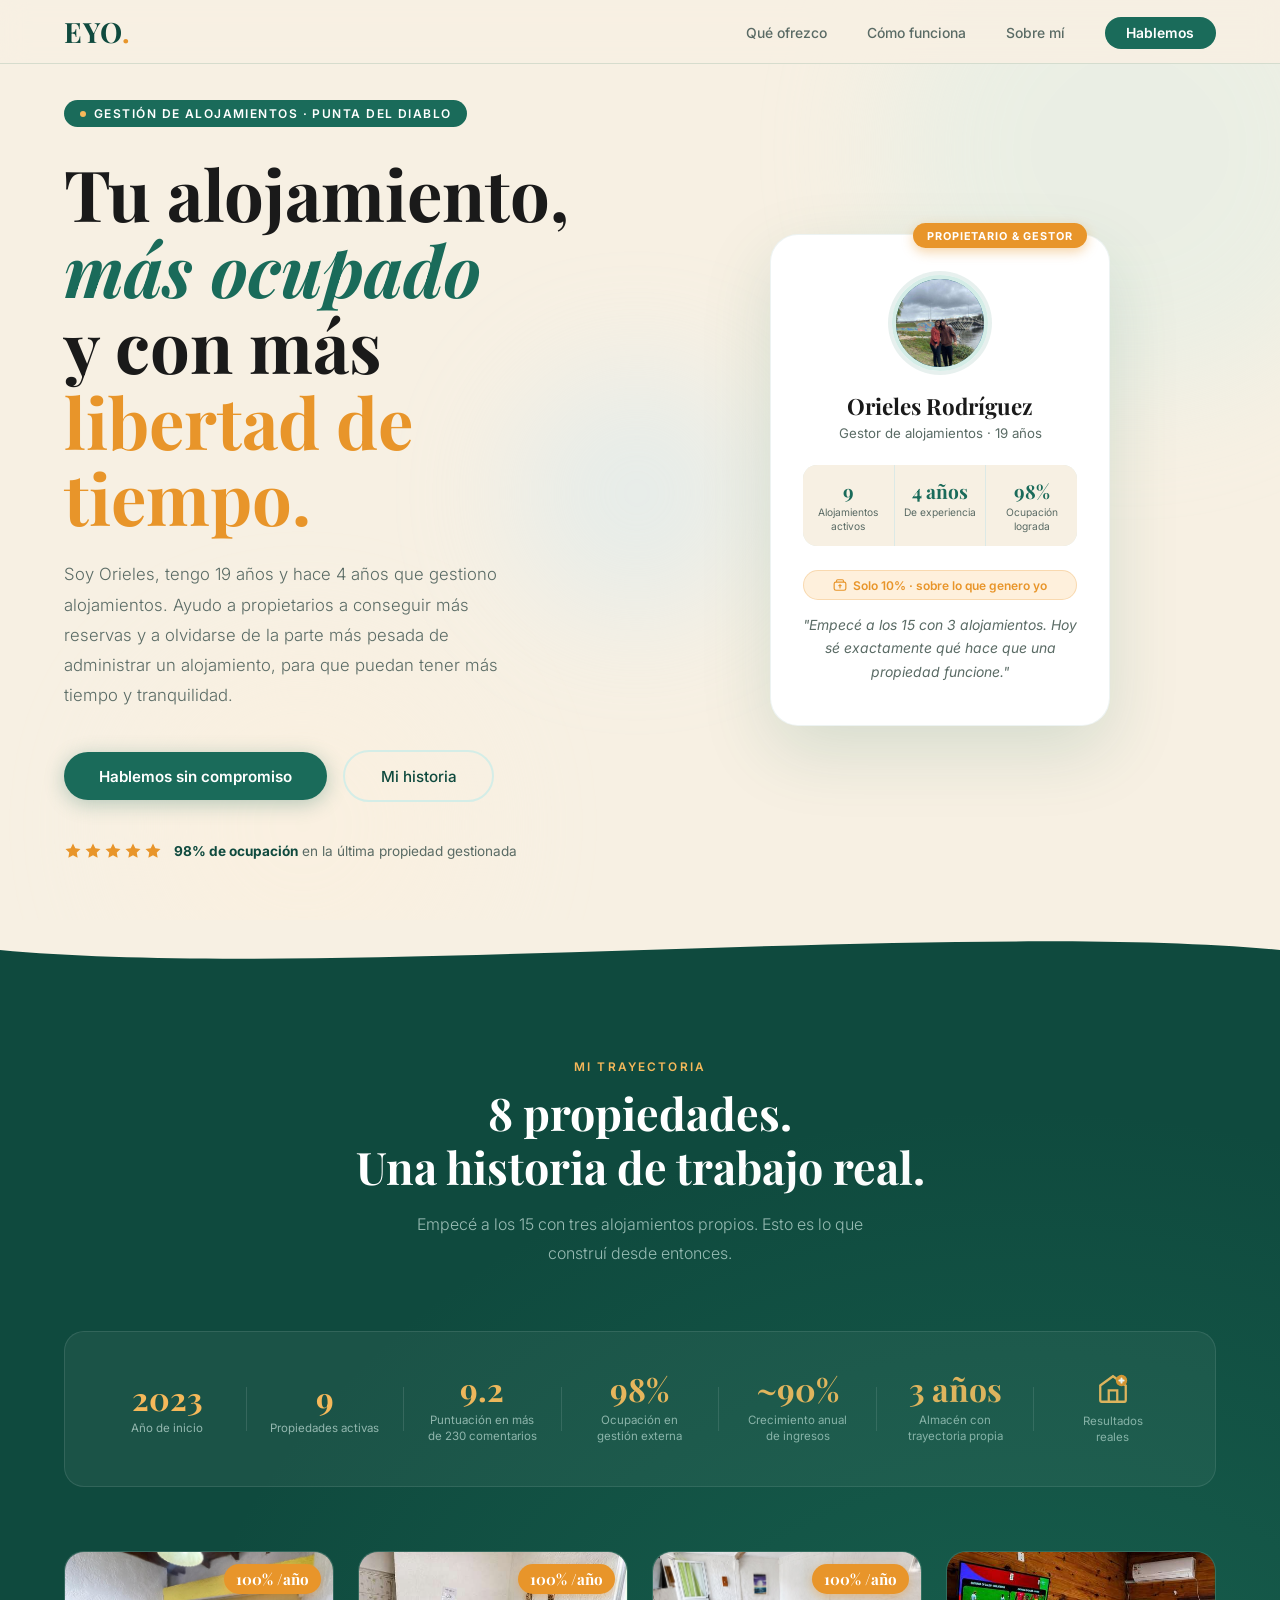
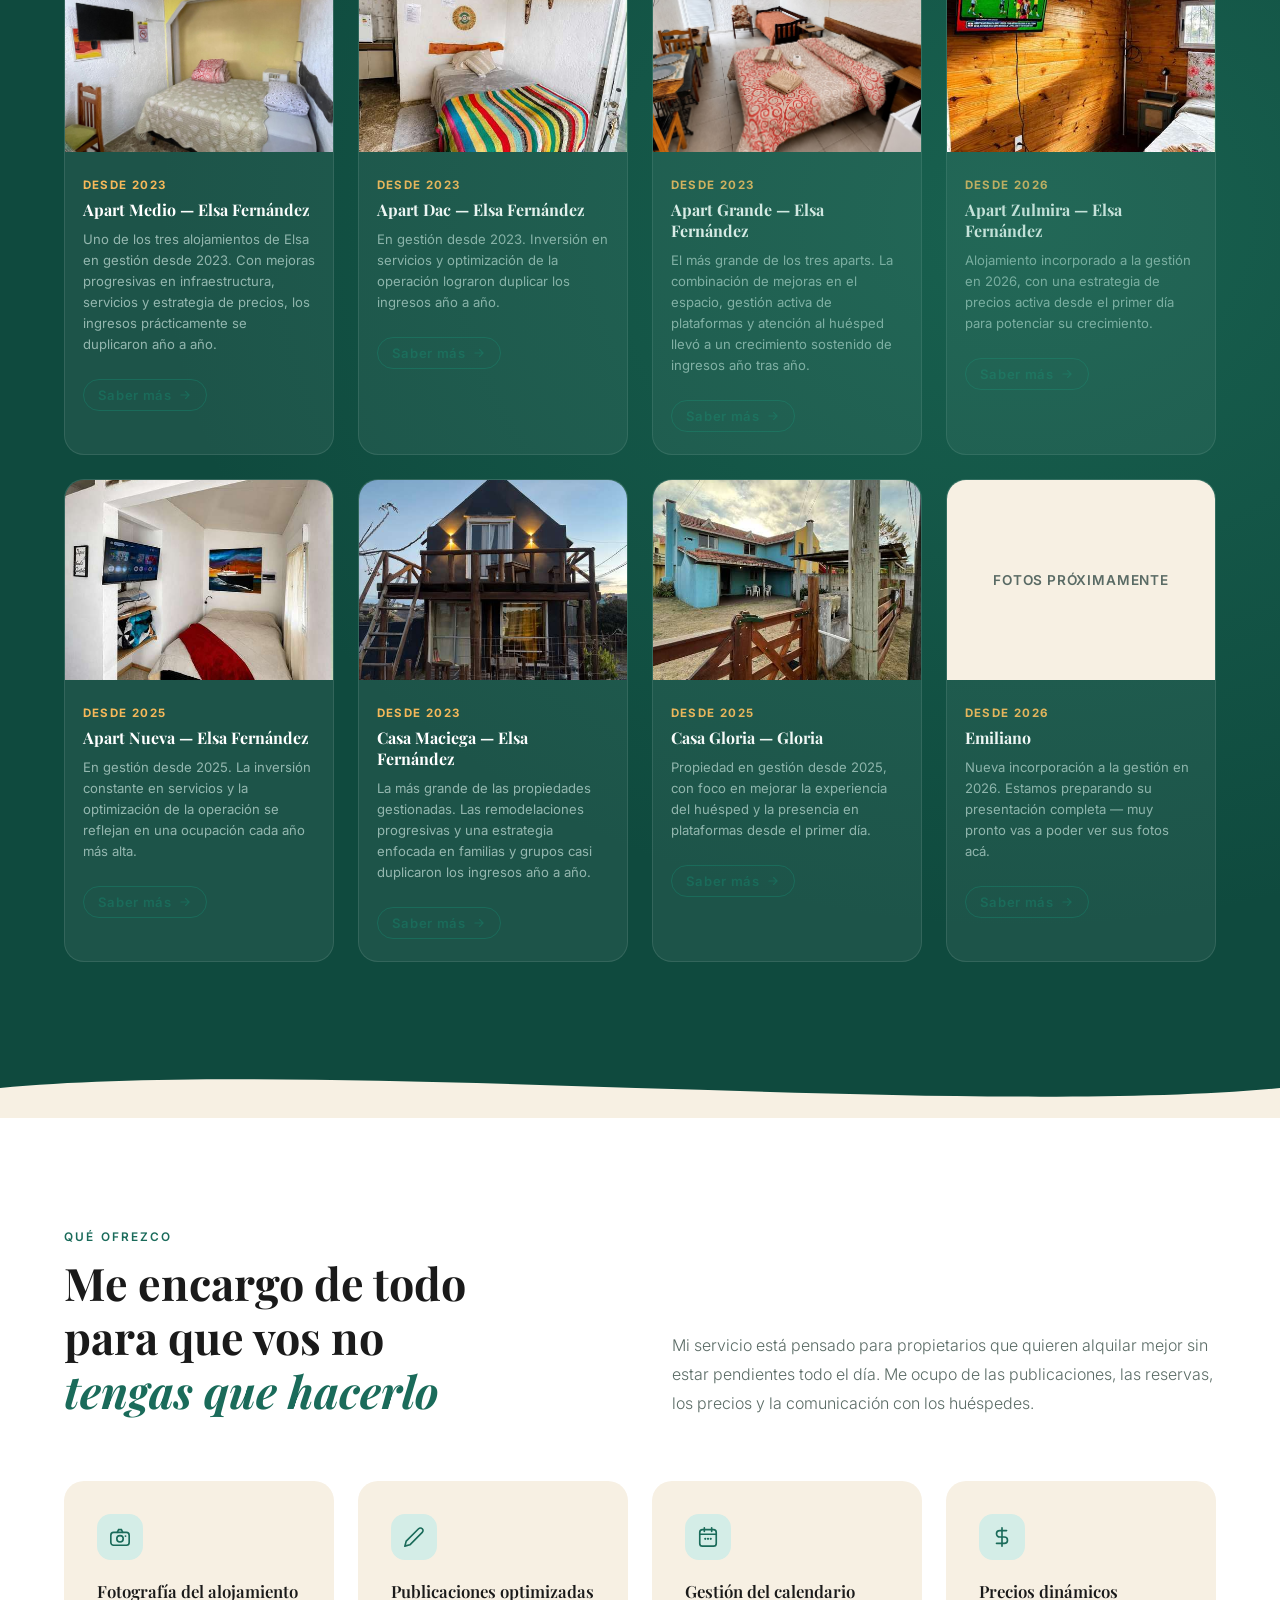
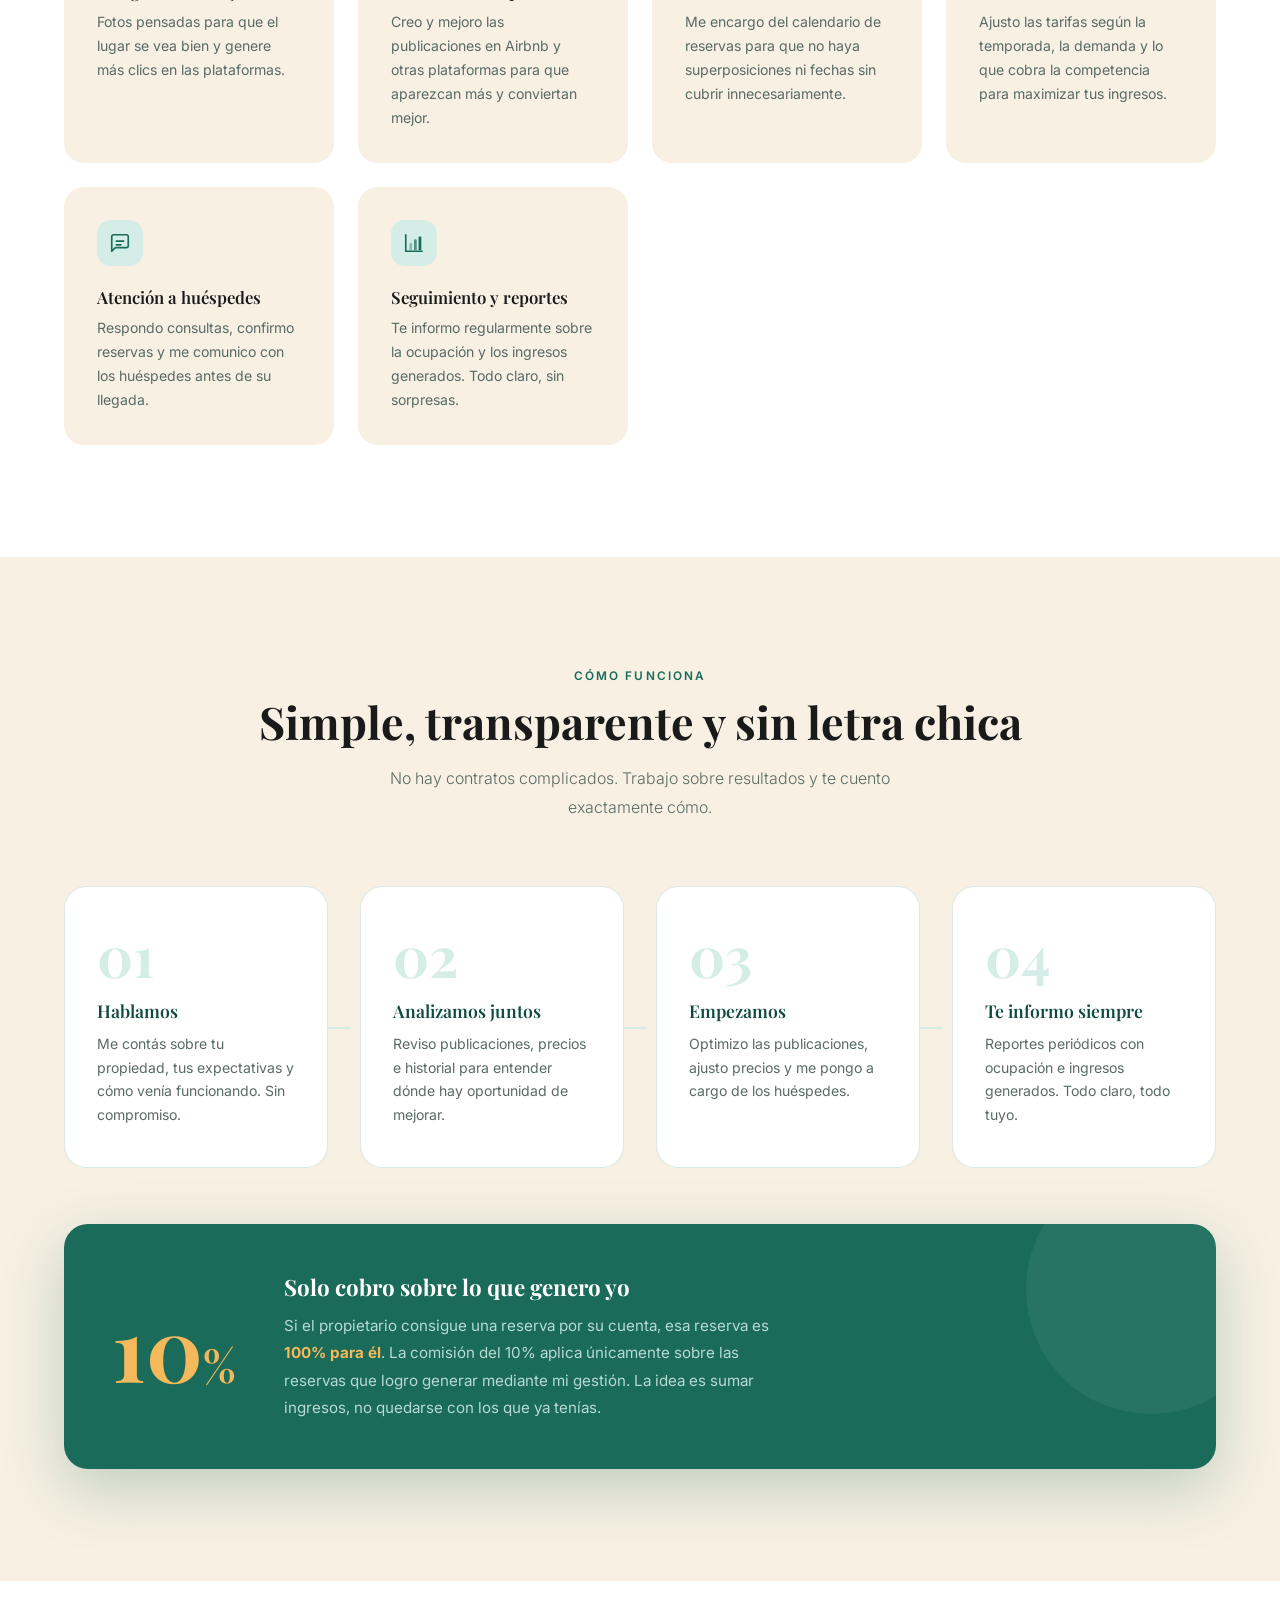
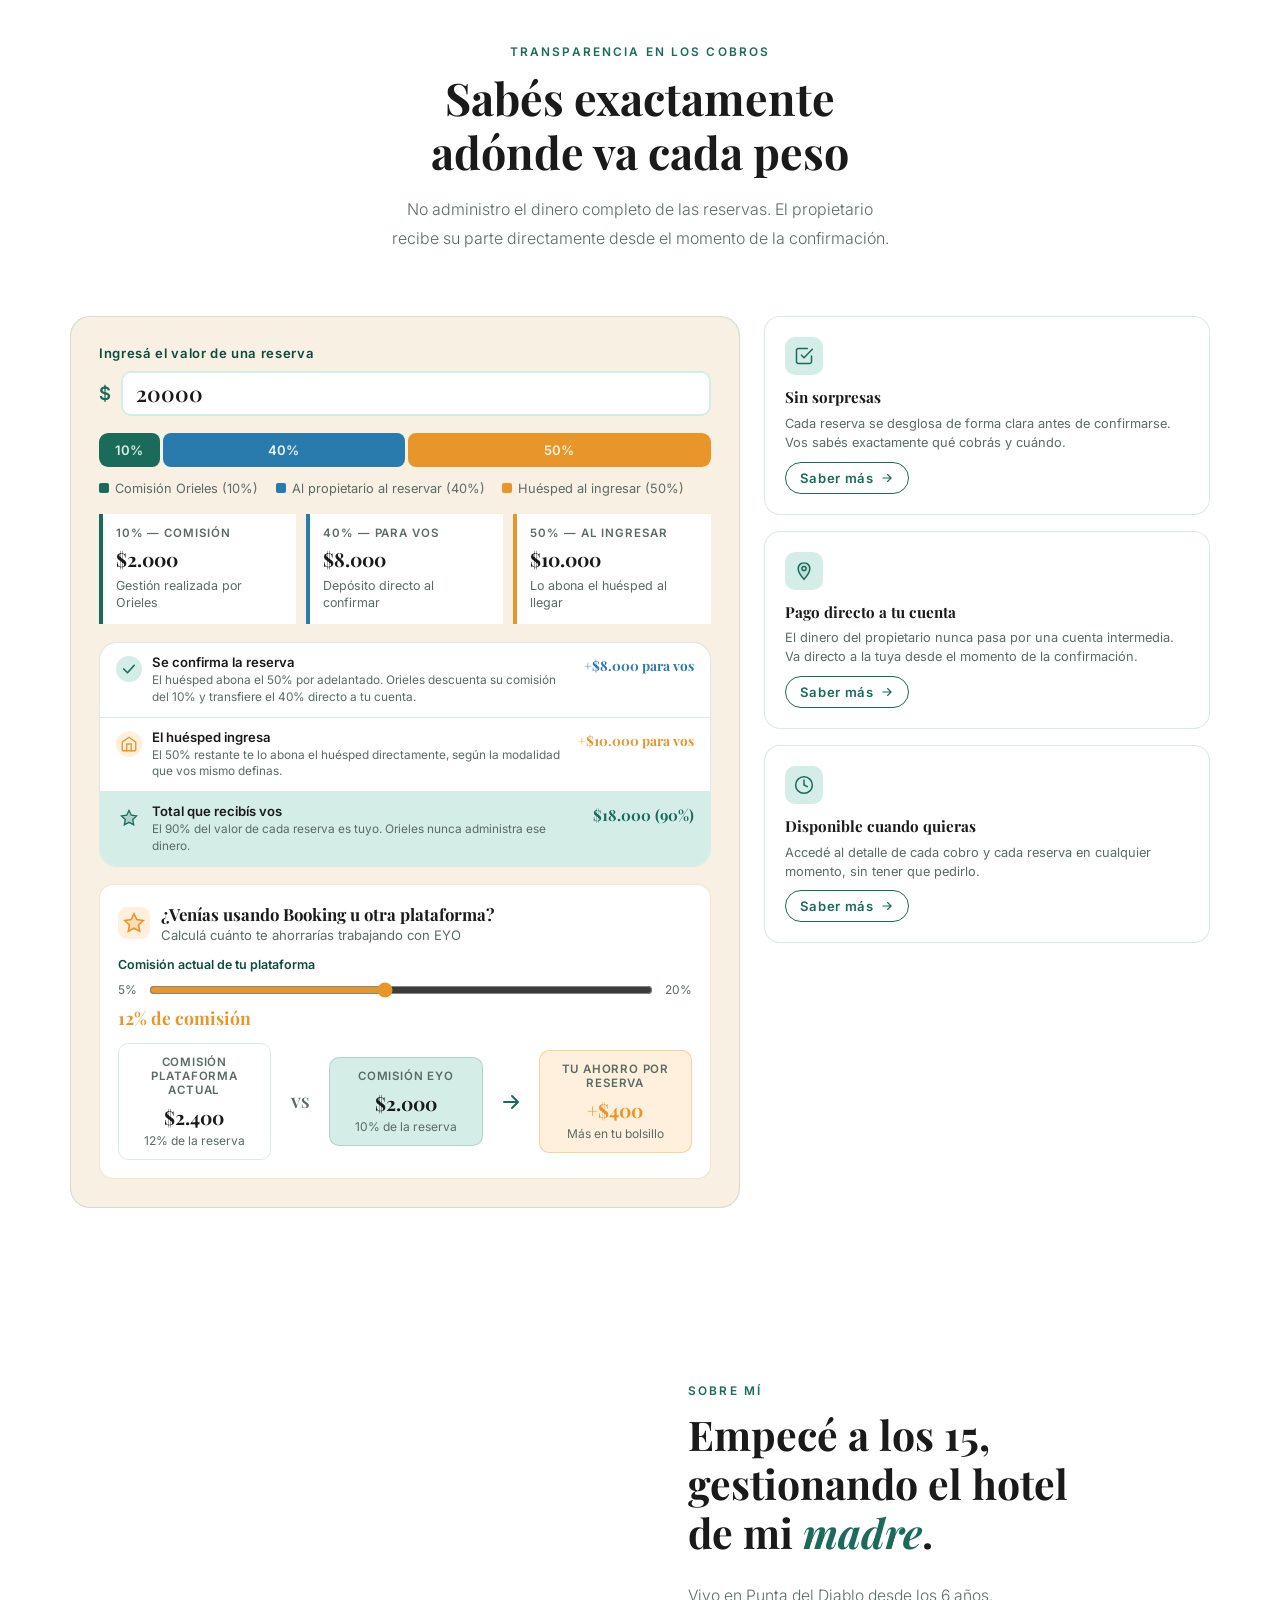
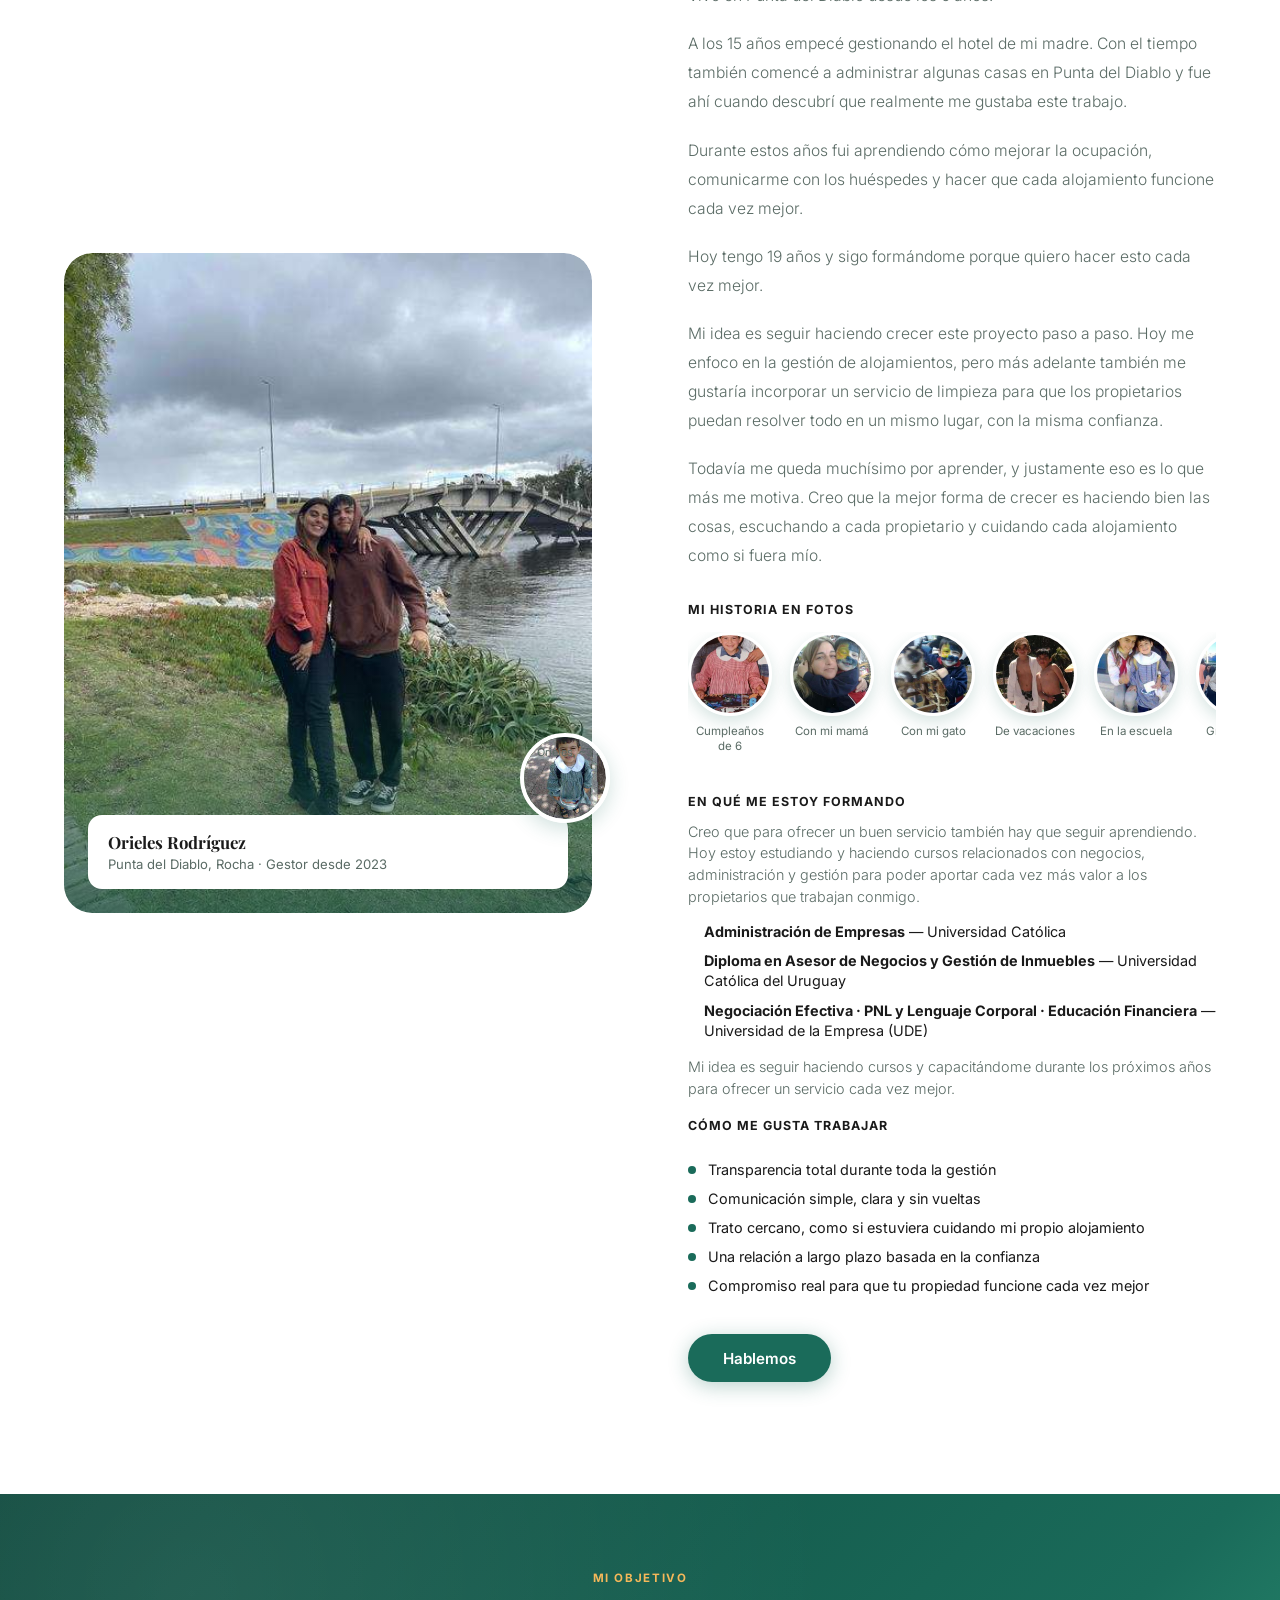
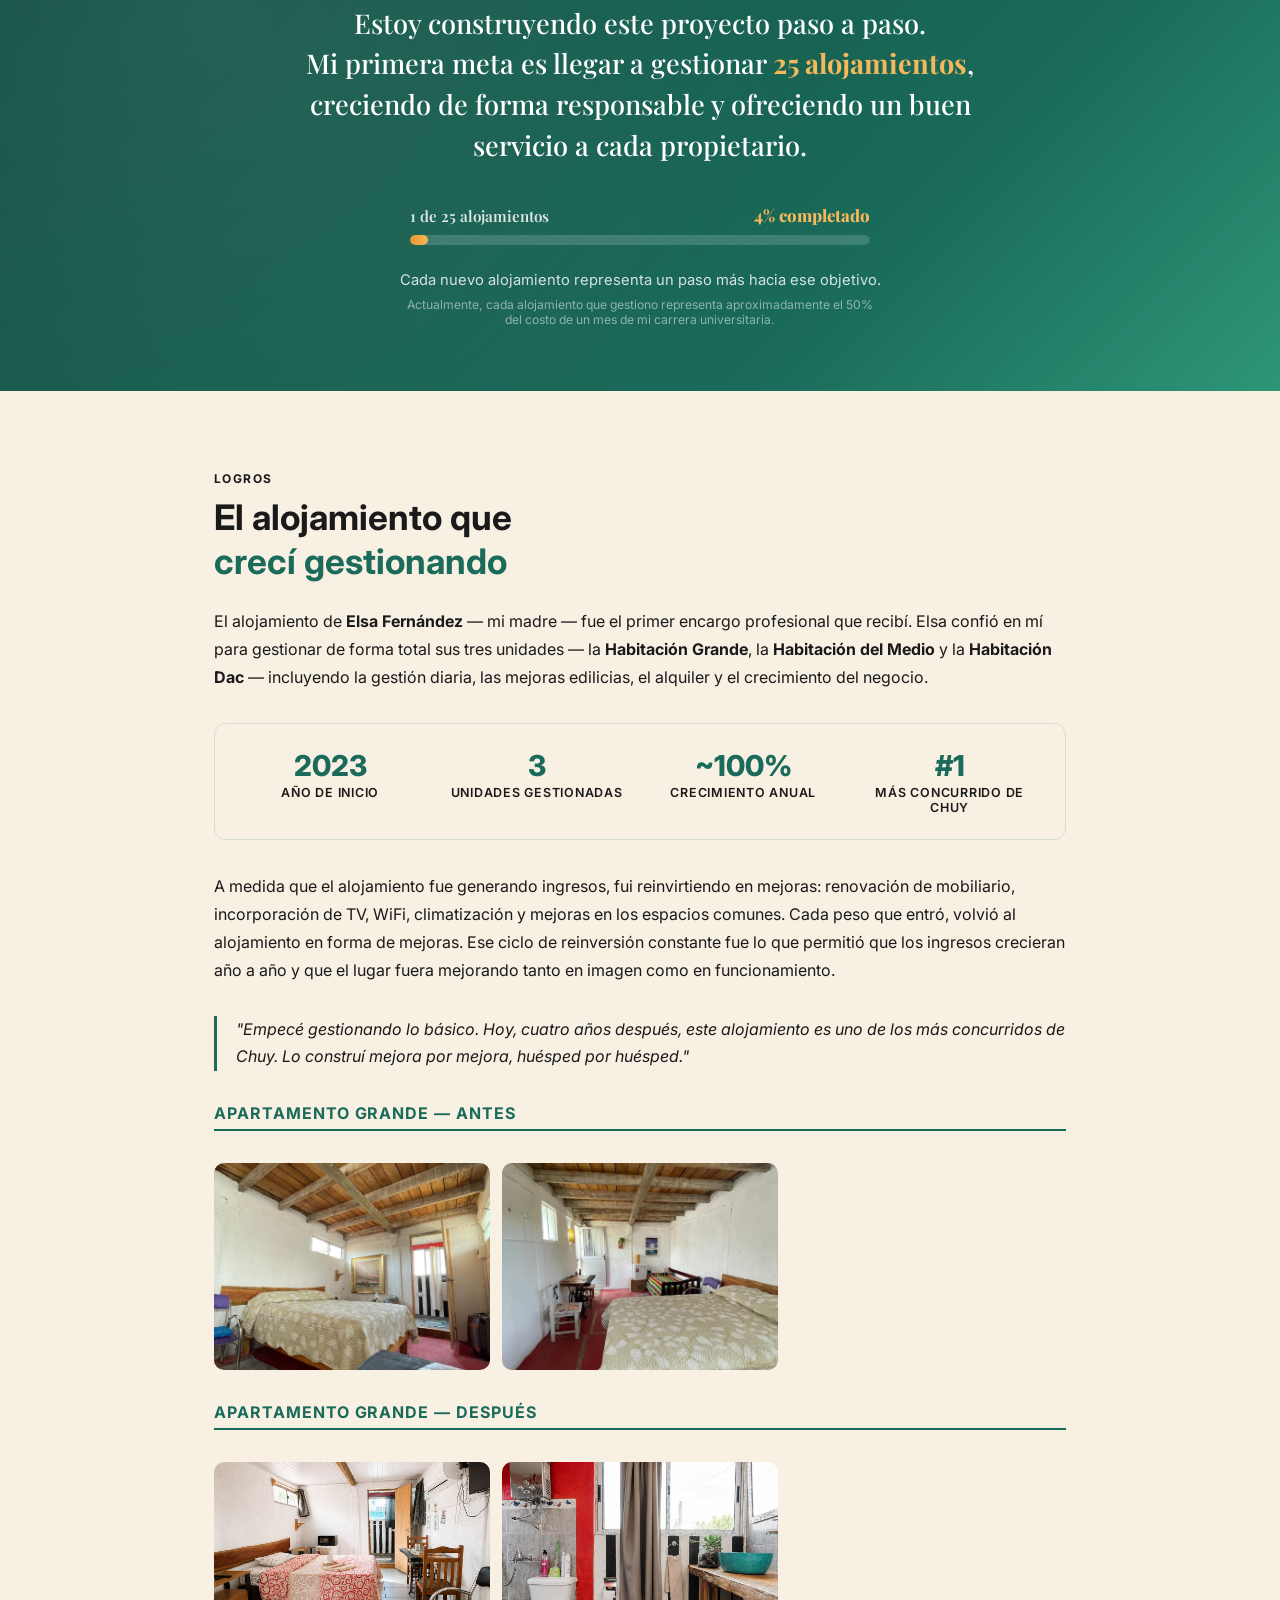
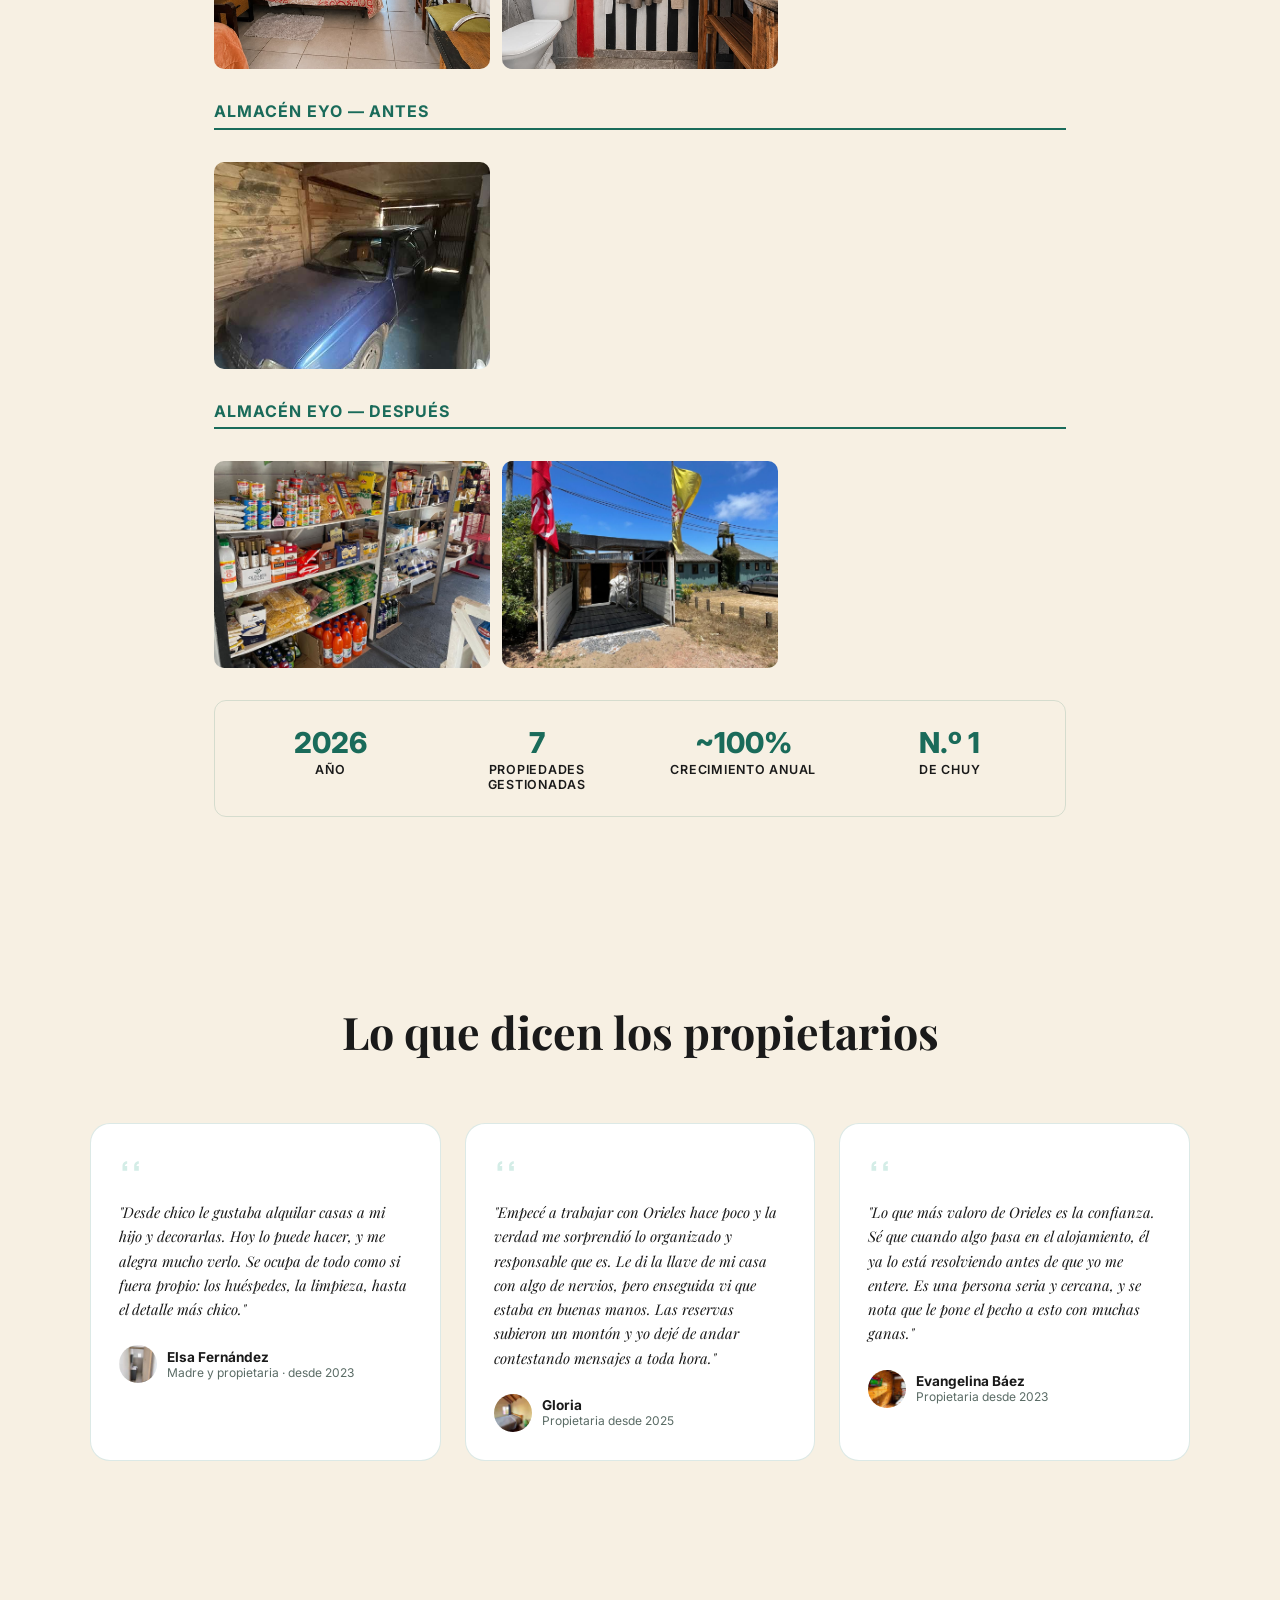
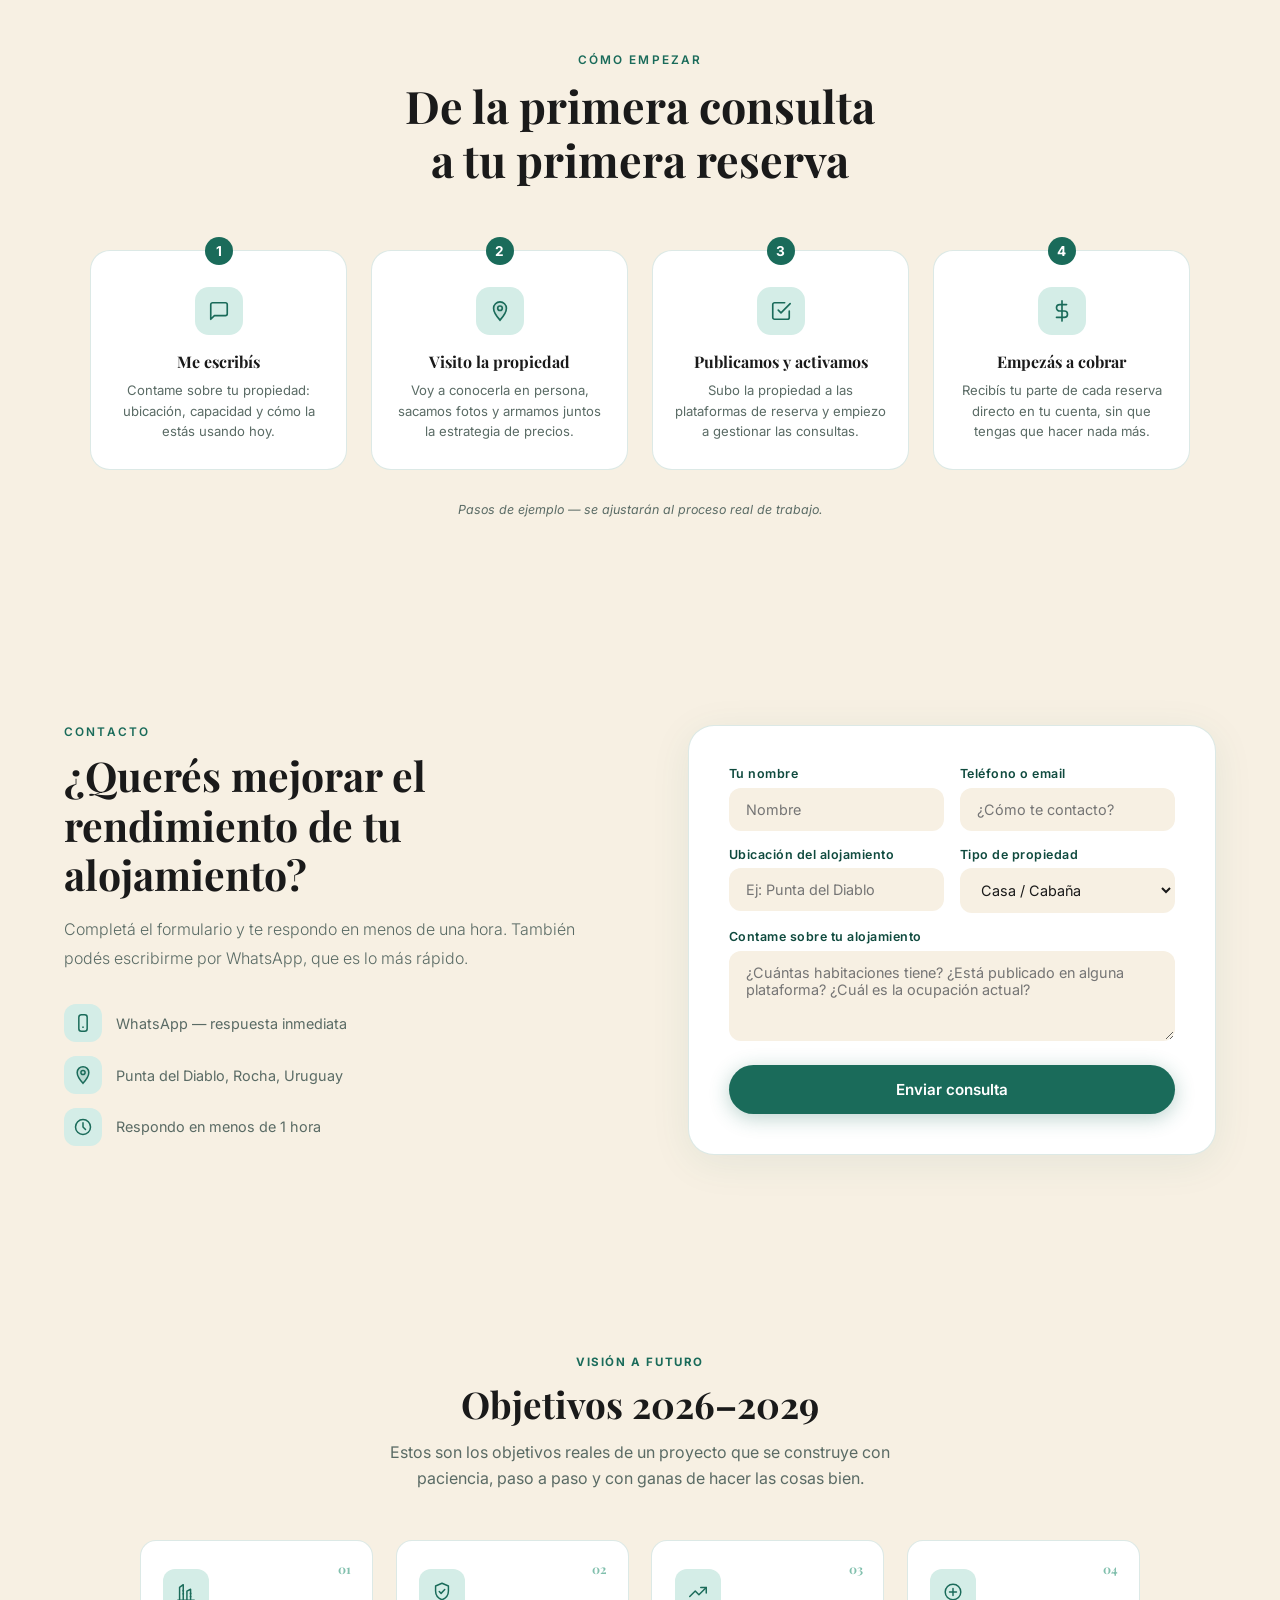
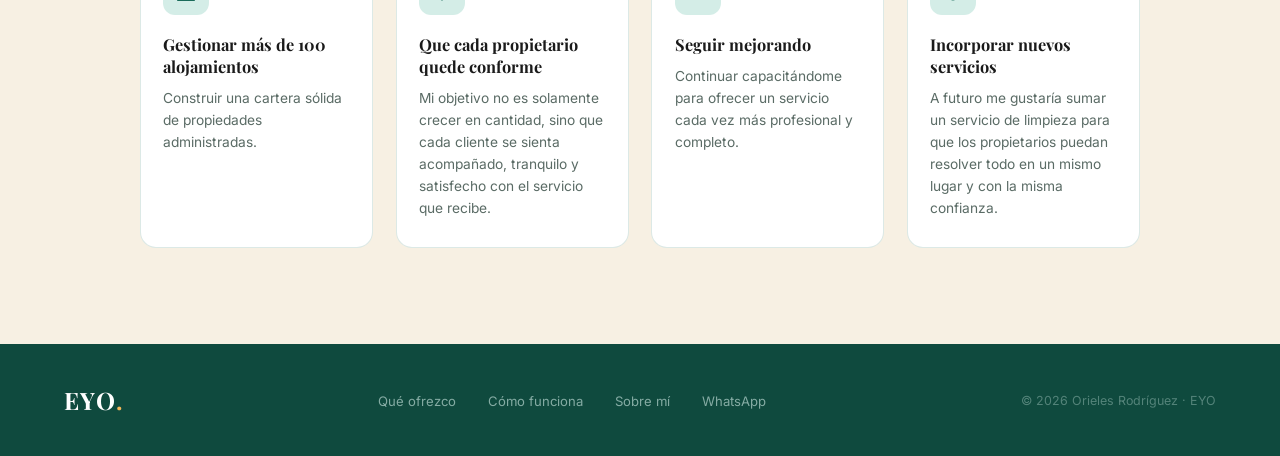
==== index.html @ 137c7c00 "Agregar Emiliano, renovar fotos de Grande/Medio/Nueva, nueva sección Antes/Después del Almacén, y co" ====
<!DOCTYPE html>
<html lang="es">
<head>
  <meta charset="UTF-8" />
  <meta name="viewport" content="width=device-width, initial-scale=1.0" />
  <title>EYO — Gestión de alojamientos</title>
  <link rel="preconnect" href="https://fonts.googleapis.com" />
  <link rel="preconnect" href="https://fonts.gstatic.com" crossorigin />
  <link href="https://fonts.googleapis.com/css2?family=Playfair+Display:ital,wght@0,400;0,700;1,400;1,700&family=Inter:wght@300;400;500;600&display=swap" rel="stylesheet" />
  <style>
    *, *::before, *::after { box-sizing: border-box; margin: 0; padding: 0; }

    :root {
      --ocean:      #1A6B5A;
      --ocean-deep: #0F4A3E;
      --ocean-light:#2E9677;
      --ocean-pale: #D4EDE7;
      --sun:        #E8952A;
      --sun-light:  #F5B85A;
      --sun-pale:   #FEF0DC;
      --sky:        #2A7BAD;
      --sky-light:  #5BA3CC;
      --sand:       #F7F0E3;
      --sand-warm:  #EDD8B8;
      --white:      #FFFFFF;
      --carbon:     #1A1A1A;
      --muted:      #5A6B65;
      --border:     rgba(26,107,90,0.15);
    }

    html { scroll-behavior: smooth; }

    body {
      background: var(--sand);
      color: var(--carbon);
      font-family: 'Inter', sans-serif;
      overflow-x: hidden;
    }

    /* ── TEXTO RESPONSIVE: evita que párrafos, títulos o frases largas
       (ej. nombres de universidades/cursos en "En qué me estoy formando")
       se corten o se salgan del ancho de pantalla en celular. No reduce
       el tamaño de fuente por sí solo — solo permite que las palabras
       envuelvan dentro del contenedor en vez de forzarlo a ensancharse. ── */
    h1, h2, h3, h4, p, span, li {
      overflow-wrap: break-word;
      word-wrap: break-word;
      hyphens: auto;
    }
    .estudio-item, .value-item, .about-life-item span {
      min-width: 0;
    }
    .estudio-item > span, .value-item > span {
      flex: 1 1 auto;
      min-width: 0;
    }
    img { max-width: 100%; }

    @media (max-width: 420px) {
      .hero h1 { font-size: clamp(2.1rem, 8.5vw, 2.8rem); }
      .about-content h2 { font-size: clamp(1.5rem, 6.5vw, 1.9rem); }
      .logros-title { font-size: clamp(1.3rem, 6vw, 1.6rem); }
      .prop-modal-title { font-size: clamp(1.25rem, 6vw, 1.6rem); }
      .estudio-item > span, .value-item > span { font-size: 0.85rem; }
    }

    /* ── SCROLLBAR ── */
    ::-webkit-scrollbar { width: 6px; }
    ::-webkit-scrollbar-track { background: var(--sand); }
    ::-webkit-scrollbar-thumb { background: var(--ocean-light); border-radius: 3px; }

    /* ── NAV ── */
    nav {
      position: fixed; top: 0; left: 0; right: 0; z-index: 200;
      padding: 0 5vw; height: 64px;
      display: flex; align-items: center; justify-content: space-between;
      background: rgba(247,240,227,0.88);
      backdrop-filter: blur(14px);
      border-bottom: 1px solid var(--border);
      transition: all 0.4s ease;
    }
    nav.scrolled {
      background: rgba(247,240,227,0.97);
      box-shadow: 0 2px 20px rgba(26,107,90,0.08);
    }
    .nav-logo {
      font-family: 'Playfair Display', serif;
      font-weight: 700; font-size: 1.75rem;
      color: var(--ocean-deep); text-decoration: none;
      letter-spacing: 0.04em;
    }
    .nav-logo span { color: var(--sun); }
    .nav-links { display: flex; gap: 2.5rem; list-style: none; align-items: center; }
    .nav-links a {
      color: var(--muted); text-decoration: none;
      font-size: 0.87rem; font-weight: 500; transition: color 0.2s;
    }
    .nav-links a:hover { color: var(--ocean); }
    .nav-cta {
      background: var(--ocean) !important; color: var(--white) !important;
      padding: 0.5rem 1.35rem; border-radius: 50px;
      font-weight: 600 !important; transition: background 0.2s, transform 0.15s !important;
    }
    .nav-cta:hover { background: var(--ocean-deep) !important; transform: translateY(-1px) !important; }

    /* ── HERO ── */
    .hero {
      min-height: 100vh;
      display: grid; grid-template-columns: 1fr 1fr;
      align-items: center; gap: 3rem;
      padding: 100px 5vw 60px;
      position: relative; overflow: hidden;
    }

    /* Animated background blobs */
    .blob {
      position: absolute; border-radius: 50%;
      filter: blur(60px); opacity: 0.35; pointer-events: none;
    }
    .blob-1 {
      width: 500px; height: 500px;
      background: var(--ocean-pale);
      top: -100px; right: -100px;
      animation: blobMove1 12s ease-in-out infinite;
    }
    .blob-2 {
      width: 350px; height: 350px;
      background: var(--sun-pale);
      bottom: -80px; left: 10%;
      animation: blobMove2 15s ease-in-out infinite;
    }
    .blob-3 {
      width: 250px; height: 250px;
      background: #C8E6F5;
      top: 40%; left: 40%;
      animation: blobMove3 10s ease-in-out infinite;
    }

    @keyframes blobMove1 {
      0%,100% { transform: translate(0,0) scale(1); }
      33%      { transform: translate(-40px,30px) scale(1.05); }
      66%      { transform: translate(20px,-20px) scale(0.95); }
    }
    @keyframes blobMove2 {
      0%,100% { transform: translate(0,0) scale(1); }
      50%      { transform: translate(50px,-30px) scale(1.08); }
    }
    @keyframes blobMove3 {
      0%,100% { transform: translate(0,0); }
      50%      { transform: translate(-30px,40px); }
    }

    .hero-content { position: relative; z-index: 2; }

    .hero-badge {
      display: inline-flex; align-items: center; gap: 0.5rem;
      background: var(--ocean); color: var(--white);
      font-size: 0.75rem; font-weight: 600;
      letter-spacing: 0.12em; text-transform: uppercase;
      padding: 0.38rem 1rem; border-radius: 50px;
      margin-bottom: 1.75rem;
      animation: slideInLeft 0.7s ease both 0.1s;
    }
    .hero-badge-dot {
      width: 6px; height: 6px; border-radius: 50%;
      background: var(--sun-light);
      animation: pulse 2s ease-in-out infinite;
    }
    @keyframes pulse {
      0%,100% { opacity: 1; transform: scale(1); }
      50%      { opacity: 0.5; transform: scale(1.4); }
    }

    .hero h1 {
      font-family: 'Playfair Display', serif;
      font-weight: 700;
      font-size: clamp(2.8rem, 5.5vw, 4.6rem);
      line-height: 1.08; color: var(--carbon);
      margin-bottom: 1.5rem;
      animation: slideInLeft 0.7s ease both 0.2s;
    }
    .hero h1 em { font-style: italic; color: var(--ocean); }
    .hero h1 .sun-word { color: var(--sun); font-style: normal; }

    .hero-sub {
      font-size: 1.05rem; color: var(--muted);
      max-width: 46ch; line-height: 1.8;
      font-weight: 300; margin-bottom: 2.5rem;
      animation: slideInLeft 0.7s ease both 0.35s;
    }

    .hero-actions {
      display: flex; gap: 1rem; flex-wrap: wrap; align-items: center;
      margin-bottom: 2.5rem;
      animation: slideInLeft 0.7s ease both 0.45s;
    }

    .btn-primary {
      background: var(--ocean); color: var(--white);
      padding: 0.9rem 2.2rem; border-radius: 50px;
      text-decoration: none; font-weight: 600; font-size: 0.95rem;
      transition: background 0.2s, transform 0.15s, box-shadow 0.2s;
      display: inline-block;
      box-shadow: 0 4px 20px rgba(26,107,90,0.3);
    }
    .btn-primary:hover {
      background: var(--ocean-deep);
      transform: translateY(-2px);
      box-shadow: 0 8px 30px rgba(26,107,90,0.4);
    }
    .btn-outline {
      color: var(--ocean-deep); padding: 0.9rem 2.2rem; border-radius: 50px;
      text-decoration: none; font-weight: 500; font-size: 0.95rem;
      border: 2px solid var(--ocean-pale);
      transition: border-color 0.2s, background 0.2s, color 0.2s;
    }
    .btn-outline:hover {
      border-color: var(--ocean);
      background: var(--ocean-pale); color: var(--ocean-deep);
    }

    .hero-trust {
      display: flex; align-items: center; gap: 0.75rem;
      animation: slideInLeft 0.7s ease both 0.5s;
    }
    .trust-stars { color: var(--sun); font-size: 1.1rem; letter-spacing: 2px; }
    .trust-text { font-size: 0.85rem; color: var(--muted); }
    .trust-text strong { color: var(--ocean-deep); }

    /* hero visual */
    .hero-visual {
      position: relative; z-index: 2;
      display: flex; justify-content: center; align-items: center;
      animation: slideInRight 0.8s ease both 0.2s;
    }

    .host-card {
      background: var(--white); border-radius: 28px;
      padding: 2.5rem 2rem;
      box-shadow: 0 25px 70px rgba(26,107,90,0.15);
      max-width: 340px; width: 100%; position: relative;
      border: 1px solid rgba(26,107,90,0.08);
    }

    .host-photo {
      width: 96px; height: 96px; border-radius: 50%;
      margin: 0 auto 1.25rem;
      background: linear-gradient(135deg, var(--ocean), var(--sky));
      display: flex; align-items: center; justify-content: center;
      font-family: 'Playfair Display', serif;
      font-size: 2rem; font-weight: 700; color: var(--white);
      border: 4px solid var(--ocean-pale);
      box-shadow: 0 0 0 4px rgba(26,107,90,0.1);
    }

    .host-name {
      font-family: 'Playfair Display', serif;
      font-weight: 700; font-size: 1.4rem;
      text-align: center; color: var(--carbon); margin-bottom: 0.2rem;
    }
    .host-tagline {
      font-size: 0.83rem; color: var(--muted);
      text-align: center; margin-bottom: 1.5rem;
    }

    .host-stats {
      display: grid; grid-template-columns: 1fr 1fr 1fr;
      gap: 1px; background: var(--border);
      border-radius: 14px; overflow: hidden; margin-bottom: 1.5rem;
    }
    .host-stat {
      background: var(--sand); padding: 0.85rem 0.3rem; text-align: center;
    }
    .host-stat-val {
      font-family: 'Playfair Display', serif;
      font-weight: 700; font-size: 1.2rem;
      color: var(--ocean); display: block;
    }
    .host-stat-label {
      font-size: 0.64rem; color: var(--muted);
      display: block; margin-top: 2px; line-height: 1.3;
    }

    .host-commission-badge {
      display: flex;
      align-items: center;
      justify-content: center;
      gap: 6px;
      background: var(--sun-pale);
      border: 1px solid rgba(232,149,42,0.25);
      border-radius: 30px;
      padding: 0.4rem 0.9rem;
      font-size: 0.75rem;
      font-weight: 600;
      color: var(--sun);
      margin-bottom: 0.85rem;
    }

    .host-bio {
      font-size: 0.87rem; color: var(--muted);
      line-height: 1.7; text-align: center; font-style: italic;
    }

    .host-badge {
      position: absolute; top: -12px; right: 22px;
      background: var(--sun); color: var(--white);
      font-size: 0.68rem; font-weight: 700;
      letter-spacing: 0.08em; text-transform: uppercase;
      padding: 0.32rem 0.9rem; border-radius: 50px;
      box-shadow: 0 4px 12px rgba(232,149,42,0.4);
    }

    .float-card {
      position: absolute; background: var(--white);
      border-radius: 14px; padding: 0.8rem 1rem;
      box-shadow: 0 8px 30px rgba(26,107,90,0.12);
      font-size: 0.79rem;
      display: flex; align-items: center; gap: 0.6rem;
      border: 1px solid rgba(26,107,90,0.07);
    }
    .float-card-icon {
      width: 32px; height: 32px; border-radius: 8px;
      display: flex; align-items: center; justify-content: center;
      font-size: 1rem; flex-shrink: 0;
    }
    .float-1 { top: 5%; left: -45px; animation: floatAnim 4s ease-in-out infinite; }
    .float-1 .float-card-icon { background: var(--ocean-pale); }
    .float-2 { bottom: 10%; right: -38px; animation: floatAnim 4s ease-in-out infinite 2s; }
    .float-2 .float-card-icon { background: var(--sun-pale); }

    @keyframes floatAnim {
      0%,100% { transform: translateY(0px) rotate(-1deg); }
      50%      { transform: translateY(-10px) rotate(1deg); }
    }

    .float-card-text strong { display: block; color: var(--carbon); font-weight: 600; }
    .float-card-text span   { color: var(--muted); }

    /* ── WAVE divider ── */
    .wave-divider { display: block; width: 100%; overflow: hidden; line-height: 0; }
    .wave-divider svg { display: block; width: 100%; }

    /* ── NUMBERS ── */
    .numbers { padding: 5rem 5vw; background: var(--ocean-deep); position: relative; overflow: hidden; }
    .numbers::before {
      content: '';
      position: absolute; inset: 0;
      background: radial-gradient(ellipse at 80% 50%, rgba(46,150,119,0.3) 0%, transparent 60%);
      pointer-events: none;
      z-index: 0;
    }

    .numbers .eyebrow { color: var(--sun-light); }
    .numbers .section-header h2 { color: var(--white); }
    .numbers .section-header p { color: rgba(212,237,231,0.7); }

    .numbers-grid {
      display: grid; grid-template-columns: repeat(auto-fit, minmax(180px,1fr));
      gap: 1.5rem; margin-top: 3.5rem; position: relative; z-index: 1;
    }

    .number-card {
      background: rgba(255,255,255,0.06);
      border: 1px solid rgba(255,255,255,0.12);
      border-radius: 20px; padding: 2rem 1.5rem; text-align: center;
      transition: background 0.3s, transform 0.3s;
      cursor: default;
    }
    .number-card:hover {
      background: rgba(255,255,255,0.1);
      transform: translateY(-6px);
    }
    .number-val {
      font-family: 'Playfair Display', serif;
      font-weight: 700; font-size: 2.8rem;
      color: var(--sun-light); line-height: 1; margin-bottom: 0.5rem;
    }
    .number-label { font-size: 0.85rem; color: rgba(212,237,231,0.7); line-height: 1.5; }

    /* ── TRAYECTORIA ── */
    .traj-stats {
      display: grid;
      grid-template-columns: 1fr auto 1fr auto 1fr auto 1fr auto 1fr auto 1fr auto 1fr;
      align-items: center;
      margin-bottom: 4rem;
      background: rgba(255,255,255,0.05);
      border: 1px solid rgba(255,255,255,0.1);
      border-radius: 20px;
      padding: 2rem 1.5rem;
    }
    .traj-stat {
      display: flex;
      flex-direction: column;
      align-items: center;
      text-align: center;
      padding: 0.5rem 0.75rem;
    }
    .traj-stat-val {
      font-family: 'Playfair Display', serif;
      font-weight: 700;
      font-size: 2rem;
      color: var(--sun-light);
      line-height: 1;
      margin-bottom: 0.4rem;
      white-space: nowrap;
    }
    .traj-stat-label {
      font-size: 0.72rem;
      color: rgba(212,237,231,0.65);
      text-align: center;
      line-height: 1.45;
    }
    .traj-stat-divider {
      width: 1px;
      height: 44px;
      background: rgba(255,255,255,0.12);
      flex-shrink: 0;
      justify-self: center;
    }

    .traj-scroll-wrap {
      padding-bottom: 1rem;
    }
    .traj-scroll-wrap::-webkit-scrollbar { height: 5px; }
    .traj-scroll-wrap::-webkit-scrollbar-thumb { background: var(--ocean-light); border-radius: 3px; }

    .traj-grid {
      display: grid;
      grid-template-columns: repeat(4, 1fr);
      gap: 1.5rem;
    }
    @media (max-width: 1024px) {
      .traj-grid { grid-template-columns: repeat(2, 1fr); }
    }
    @media (max-width: 560px) {
      .traj-grid { grid-template-columns: 1fr; }
    }

    .traj-card {
      background: rgba(255,255,255,0.06);
      border: 1px solid rgba(255,255,255,0.1);
      border-radius: 20px;
      overflow: hidden;
      transition: transform 0.3s, background 0.3s, border-color 0.3s;
      cursor: default;
    }
    .traj-card:hover {
      transform: translateY(-6px);
      background: rgba(255,255,255,0.1);
      border-color: rgba(255,255,255,0.2);
    }

    .traj-thumb {
      width: 100%;
      aspect-ratio: 4/3;
      position: relative;
      overflow: hidden;
    }
    .traj-thumb img {
      width: 100%; height: 100%;
      object-fit: cover;
      display: block;
      transition: transform 0.4s ease;
    }
    .traj-card:hover .traj-thumb img { transform: scale(1.05); }

    .traj-ph-inner {
      width: 100%; height: 100%;
      display: flex;
      flex-direction: column;
      align-items: center;
      justify-content: center;
      gap: 0.5rem;
    }
    .traj-ph-text {
      font-size: 0.72rem;
      color: rgba(255,255,255,0.35);
      letter-spacing: 0.06em;
    }

    .traj-ph-1 { background: linear-gradient(135deg, #0F4A3E, #1A6B5A); }
    .traj-ph-2 { background: linear-gradient(135deg, #185FA5, #2A7BAD); }
    .traj-ph-3 { background: linear-gradient(135deg, #854F0B, #E8952A); }
    .traj-ph-4 { background: linear-gradient(135deg, #3B6D11, #639922); }
    .traj-ph-5 { background: linear-gradient(135deg, #0F4A3E, #2A7BAD); }
    .traj-ph-6 { background: linear-gradient(135deg, #185FA5, #1A6B5A); }
    .traj-ph-7 { background: linear-gradient(135deg, #854F0B, #1A6B5A); }
    .traj-ph-8 { background: linear-gradient(135deg, #1A6B5A, #E8952A); }

    .traj-info {
      padding: 1.25rem 1.1rem 1.4rem;
    }
    .traj-year {
      display: inline-block;
      font-size: 0.72rem;
      font-weight: 700;
      letter-spacing: 0.12em;
      text-transform: uppercase;
      color: var(--sun-light);
      margin-bottom: 0.5rem;
    }
    .traj-name {
      font-family: 'Playfair Display', serif;
      font-weight: 700;
      font-size: 1rem;
      color: var(--white);
      margin-bottom: 0.5rem;
      line-height: 1.3;
    }
    .traj-desc {
      font-size: 0.82rem;
      color: rgba(212,237,231,0.65);
      line-height: 1.6;
      margin-bottom: 0.75rem;
    }
    .traj-badge {
      display: inline-block;
      background: rgba(255,255,255,0.1);
      color: rgba(212,237,231,0.8);
      font-size: 0.68rem;
      font-weight: 600;
      letter-spacing: 0.08em;
      text-transform: uppercase;
      padding: 0.25rem 0.7rem;
      border-radius: 30px;
      border: 1px solid rgba(255,255,255,0.15);
    }
    .traj-badge-sun {
      background: rgba(232,149,42,0.2);
      color: var(--sun-light);
      border-color: rgba(232,149,42,0.35);
    }
    .traj-badge-ocean {
      background: rgba(46,150,119,0.25);
      color: #7FD4BE;
      border-color: rgba(46,150,119,0.4);
    }

    /* ── SECTION BASE ── */
    .eyebrow {
      font-size: 0.74rem; font-weight: 600;
      letter-spacing: 0.18em; text-transform: uppercase;
      color: var(--ocean); display: block; margin-bottom: 0.75rem;
    }
    .section-header { text-align: center; margin-bottom: 4rem; }
    .section-header h2 {
      font-family: 'Playfair Display', serif;
      font-weight: 700; font-size: clamp(2rem, 3.5vw, 2.8rem);
      line-height: 1.2; color: var(--carbon);
    }
    .section-header p {
      font-size: 1rem; color: var(--muted);
      max-width: 50ch; margin: 1rem auto 0;
      font-weight: 300; line-height: 1.8;
    }

    /* ── SERVICES ── */
    .services { padding: 7rem 5vw; background: var(--white); }
    .services-top {
      display: grid; grid-template-columns: 1fr 1fr;
      gap: 4rem; align-items: end; margin-bottom: 4rem;
    }
    .services-top h2 {
      font-family: 'Playfair Display', serif;
      font-weight: 700; font-size: clamp(2rem, 3.5vw, 2.8rem);
      line-height: 1.2; color: var(--carbon);
    }
    .services-top h2 em { font-style: italic; color: var(--ocean); }
    .services-top p { font-size: 1rem; color: var(--muted); line-height: 1.8; font-weight: 300; }

    .services-grid {
      display: grid; grid-template-columns: repeat(auto-fit, minmax(260px,1fr));
      gap: 1.5rem;
    }
    .service-card {
      background: var(--sand); border-radius: 20px;
      padding: 2rem; border: 1px solid transparent;
      transition: border-color 0.3s, transform 0.3s, box-shadow 0.3s;
      position: relative; overflow: hidden;
    }
    .service-card::before {
      content: ''; position: absolute;
      bottom: 0; left: 0; right: 0; height: 3px;
      background: linear-gradient(90deg, var(--ocean), var(--sky));
      transform: scaleX(0); transform-origin: left;
      transition: transform 0.4s ease;
    }
    .service-card:hover {
      border-color: var(--ocean-pale);
      transform: translateY(-5px);
      box-shadow: 0 12px 40px rgba(26,107,90,0.1);
    }
    .service-card:hover::before { transform: scaleX(1); }
    .service-card:hover .service-icon {
      background: var(--ocean);
    }
    .service-card:hover .service-icon svg {
      filter: brightness(0) invert(1);
    }

    .service-icon {
      width: 46px; height: 46px; border-radius: 14px;
      background: var(--ocean-pale);
      display: flex; align-items: center; justify-content: center;
      font-size: 1.3rem; margin-bottom: 1.25rem;
      transition: background .25s,
        transform 0.3s;
    }
    .service-card:hover .service-icon { transform: scale(1.1) rotate(-5deg); }

    .service-card h3 {
      font-family: 'Playfair Display', serif;
      font-weight: 600; font-size: 1.05rem;
      color: var(--carbon); margin-bottom: 0.5rem;
    }
    .service-card p { font-size: 0.88rem; color: var(--muted); line-height: 1.7; }

    /* ── HOW ── */
    .how { padding: 7rem 5vw; background: var(--sand); position: relative; }

    .how-steps {
      display: grid; grid-template-columns: repeat(auto-fit, minmax(220px,1fr));
      gap: 2rem; margin-top: 4rem;
    }
    .how-step {
      position: relative; padding: 2.5rem 2rem;
      background: var(--white); border-radius: 22px;
      border: 1px solid var(--border);
      transition: transform 0.3s, box-shadow 0.3s;
    }
    .how-step:hover {
      transform: translateY(-6px);
      box-shadow: 0 16px 50px rgba(26,107,90,0.1);
    }
    .how-step-connector {
      position: absolute; top: 50%; right: -1.5rem;
      width: 1.5rem; height: 2px;
      background: var(--ocean-pale); z-index: 1;
    }
    .how-step:last-child .how-step-connector { display: none; }

    .step-num {
      font-family: 'Playfair Display', serif; font-weight: 700;
      font-size: 3.5rem; color: var(--ocean-pale); line-height: 1; margin-bottom: 1rem;
    }
    .how-step h3 {
      font-family: 'Playfair Display', serif;
      font-weight: 600; font-size: 1.1rem;
      color: var(--ocean-deep); margin-bottom: 0.6rem;
    }
    .how-step p { font-size: 0.88rem; color: var(--muted); line-height: 1.7; }

    .commission-block {
      margin-top: 3.5rem;
      background: var(--ocean); border-radius: 24px;
      padding: 3rem; display: flex;
      align-items: center; gap: 3rem; flex-wrap: wrap;
      box-shadow: 0 20px 60px rgba(26,107,90,0.25);
      position: relative; overflow: hidden;
    }
    .commission-block::before {
      content: ''; position: absolute;
      top: -60px; right: -60px;
      width: 250px; height: 250px; border-radius: 50%;
      background: rgba(255,255,255,0.06);
    }
    .commission-number {
      font-family: 'Playfair Display', serif;
      font-weight: 700; font-size: 5.5rem;
      color: var(--sun-light); line-height: 1; flex-shrink: 0;
    }
    .commission-number span { font-size: 2.8rem; }
    .commission-text h3 {
      font-family: 'Playfair Display', serif;
      font-weight: 700; font-size: 1.4rem;
      color: var(--white); margin-bottom: 0.6rem;
    }
    .commission-text p {
      font-size: 0.95rem; color: rgba(212,237,231,0.85);
      line-height: 1.8; max-width: 52ch;
    }
    .commission-text p strong { color: var(--sun-light); }

    /* ── ABOUT ── */
    .about {
      padding: 7rem 5vw; background: var(--white);
      display: grid; grid-template-columns: 1fr 1fr;
      gap: 6rem; align-items: center;
    }

    .about-visual { position: relative; }
    .about-photo-frame {
      width: 100%; aspect-ratio: 4/5;
      border-radius: 28px;
      position: relative; overflow: hidden;
    }
    .about-photo-frame::after {
      content: ''; position: absolute;
      bottom: 0; left: 0; right: 0; height: 45%;
      background: linear-gradient(to top, rgba(15,74,62,0.7), transparent);
    }
    .about-frame-caption {
      position: absolute; bottom: 1.5rem;
      left: 1.5rem; right: 1.5rem;
      background: var(--white); border-radius: 14px;
      padding: 1rem 1.25rem; z-index: 1;
    }
    .about-frame-caption strong {
      display: block; font-family: 'Playfair Display', serif;
      font-weight: 700; font-size: 1.05rem; color: var(--carbon);
    }
    .about-frame-caption span { font-size: 0.82rem; color: var(--muted); }

    .about-child-photo {
      position: absolute;
      bottom: 90px; right: -18px;
      width: 90px; height: 90px;
      border-radius: 50%;
      overflow: hidden;
      border: 4px solid var(--white);
      box-shadow: 0 6px 20px rgba(26,107,90,0.2);
      z-index: 2;
    }
    .about-child-caption {
      position: absolute;
      bottom: 60px; right: -18px;
      width: 90px;
      text-align: center;
      font-size: 0.68rem;
      color: var(--muted);
      padding-top: 4px;
    }
    .about-deco {
      position: absolute; bottom: -20px; right: -20px;
      width: 120px; height: 120px; border-radius: 50%;
      background: var(--sun-pale);
      border: 6px solid var(--white); z-index: -1;
    }
    .about-deco-2 {
      position: absolute; top: -15px; left: -15px;
      width: 80px; height: 80px; border-radius: 50%;
      background: var(--ocean-pale);
      border: 5px solid var(--white); z-index: -1;
    }

    .about-content { min-width: 0; }
    .about-life-gallery { margin: 2rem 0; min-width: 0; }
    .about-life-strip {
      display: flex; gap: 1.1rem; overflow-x: auto; padding-bottom: .5rem;
      scrollbar-width: thin; min-width: 0;
    }
    .about-life-item {
      flex-shrink: 0; width: 84px; text-align: center;
    }
    .about-life-photo {
      width: 84px; height: 84px; border-radius: 50%; overflow: hidden;
      border: 3px solid var(--white); box-shadow: 0 6px 16px rgba(26,107,90,0.18);
      margin: 0 auto .5rem;
    }
    .about-life-photo img { width: 100%; height: 100%; object-fit: cover; display: block; }
    .about-life-item span { font-size: .72rem; color: var(--muted); line-height: 1.3; display: block; }
    .about-content h2 {
      font-family: 'Playfair Display', serif;
      font-weight: 700; font-size: clamp(1.9rem, 3.2vw, 2.7rem);
      line-height: 1.2; color: var(--carbon); margin-bottom: 1.5rem;
    }
    .about-content h2 em { font-style: italic; color: var(--ocean); }
    .about-content p {
      font-size: 0.98rem; color: var(--muted);
      line-height: 1.85; font-weight: 300; margin-bottom: 1.2rem;
    }

    .values-list { display: flex; flex-direction: column; gap: 0.75rem; margin: 1.75rem 0 2.5rem; }
    .value-item { display: flex; align-items: center; gap: 0.75rem; font-size: 0.9rem; color: var(--carbon); }
    .value-dot {
      width: 8px; height: 8px; border-radius: 50%;
      background: var(--ocean); flex-shrink: 0;
    }

    /* ── TESTIMONIAL ── */
    .testimonial {
      padding: 6rem 5vw;
      background: linear-gradient(135deg, var(--ocean-deep) 0%, var(--sky) 100%);
      position: relative; overflow: hidden;
    }
    .testimonial::before {
      content: ''; position: absolute; inset: 0;
      background: url("data:image/svg+xml,%3Csvg width='60' height='60' viewBox='0 0 60 60' xmlns='http://www.w3.org/2000/svg'%3E%3Cg fill='none' fill-rule='evenodd'%3E%3Cg fill='%23ffffff' fill-opacity='0.03'%3E%3Ccircle cx='30' cy='30' r='30'/%3E%3C/g%3E%3C/g%3E%3C/svg%3E");
    }
    .testimonial-inner { max-width: 780px; margin: 0 auto; text-align: center; position: relative; z-index: 1; }
    .quote-mark {
      font-family: 'Playfair Display', serif;
      font-size: 6rem; color: var(--sun-light);
      line-height: 0.7; margin-bottom: 1.5rem; opacity: 0.7;
    }
    .testimonial-text {
      font-family: 'Playfair Display', serif;
      font-size: clamp(1.2rem, 2.5vw, 1.55rem);
      font-style: italic; color: var(--white);
      line-height: 1.7; margin-bottom: 2.5rem;
    }
    .testimonial-meta {
      display: flex; align-items: center;
      justify-content: center; gap: 1rem;
    }
    .test-avatar {
      width: 48px; height: 48px; border-radius: 50%;
      background: var(--sun); display: flex; align-items: center;
      justify-content: center; font-weight: 700; font-size: 0.9rem;
      color: var(--white); flex-shrink: 0;
      box-shadow: 0 0 0 3px rgba(245,184,90,0.3);
    }
    .test-name { font-weight: 600; font-size: 0.9rem; color: var(--white); }
    .test-origin { font-size: 0.8rem; color: rgba(212,237,231,0.7); }
    .test-stat {
      display: inline-block; margin-top: 2.5rem;
      background: rgba(255,255,255,0.12);
      border: 1px solid rgba(255,255,255,0.2);
      border-radius: 50px; padding: 0.6rem 1.5rem;
      font-size: 0.88rem; color: var(--white);
    }
    .test-stat strong { color: var(--sun-light); }

    /* ── CONTACT ── */
    .contact {
      padding: 7rem 5vw; background: var(--sand);
      display: grid; grid-template-columns: 1fr 1fr;
      gap: 6rem; align-items: start;
    }
    .contact-content h2 {
      font-family: 'Playfair Display', serif;
      font-weight: 700; font-size: clamp(1.9rem, 3.2vw, 2.6rem);
      line-height: 1.2; color: var(--carbon); margin-bottom: 1rem;
    }
    .contact-content p { font-size: 1rem; color: var(--muted); line-height: 1.8; font-weight: 300; margin-bottom: 2rem; }
    .contact-info { display: flex; flex-direction: column; gap: 0.85rem; }
    .contact-item { display: flex; align-items: center; gap: 0.85rem; font-size: 0.9rem; color: var(--muted); }
    .contact-item:hover .contact-item-icon {
      background: var(--ocean);
    }
    .contact-item:hover .contact-item-icon svg {
      filter: brightness(0) invert(1);
    }
    .contact-item-icon {
      width: 38px; height: 38px; border-radius: 12px;
      background: var(--ocean-pale);
      transition: background .25s;
      display: flex; align-items: center; justify-content: center;
      font-size: 1rem; flex-shrink: 0;
    }

    .contact-form {
      background: var(--white); border-radius: 26px;
      padding: 2.5rem; border: 1px solid var(--border);
      box-shadow: 0 8px 40px rgba(26,107,90,0.08);
    }
    .form-row {
      display: grid; grid-template-columns: 1fr 1fr;
      gap: 1rem; margin-bottom: 1rem;
    }
    .form-group { display: flex; flex-direction: column; gap: 0.4rem; }
    .form-group label { font-size: 0.78rem; font-weight: 600; color: var(--ocean-deep); letter-spacing: 0.04em; }
    .form-group input,
    .form-group select,
    .form-group textarea {
      background: var(--sand); border: 1.5px solid transparent;
      color: var(--carbon); padding: 0.75rem 1rem;
      border-radius: 12px; font-family: 'Inter', sans-serif;
      font-size: 0.9rem; outline: none; transition: border-color 0.2s, background 0.2s; width: 100%;
    }
    .form-group input:focus,
    .form-group select:focus,
    .form-group textarea:focus { border-color: var(--ocean); background: var(--white); }
    .form-group.full { grid-column: 1 / -1; }
    .form-group textarea { resize: vertical; min-height: 90px; }
    .form-submit {
      width: 100%; background: var(--ocean); color: var(--white);
      padding: 0.95rem; border-radius: 50px; border: none;
      font-family: 'Inter', sans-serif; font-weight: 600; font-size: 0.95rem;
      cursor: pointer; margin-top: 0.5rem;
      transition: background 0.2s, transform 0.15s, box-shadow 0.2s;
      box-shadow: 0 4px 20px rgba(26,107,90,0.3);
    }
    .form-submit:hover {
      background: var(--ocean-deep);
      transform: translateY(-1px);
      box-shadow: 0 8px 30px rgba(26,107,90,0.4);
    }

    /* ── FOOTER ── */
    footer {
      padding: 2.5rem 5vw; background: var(--ocean-deep);
      display: flex; justify-content: space-between;
      align-items: center; flex-wrap: wrap; gap: 1.5rem;
    }
    .footer-logo {
      font-family: 'Playfair Display', serif;
      font-weight: 700; font-size: 1.5rem;
      color: var(--white); letter-spacing: 0.06em;
    }
    .footer-logo span { color: var(--sun-light); }
    .footer-links { display: flex; gap: 2rem; list-style: none; }
    .footer-links a { font-size: 0.82rem; color: rgba(212,237,231,0.6); text-decoration: none; transition: color 0.2s; }
    .footer-links a:hover { color: var(--white); }
    .footer-copy { font-size: 0.78rem; color: rgba(212,237,231,0.35); }

    /* ── SCROLL REVEAL ── */
    .reveal {
      opacity: 1; transform: none;
    }
    .reveal-left {
      opacity: 1; transform: none;
    }
    .reveal-right {
      opacity: 1; transform: none;
    }

    .reveal.d1 { transition-delay: 0.05s; }
    .reveal.d2 { transition-delay: 0.15s; }
    .reveal.d3 { transition-delay: 0.25s; }
    .reveal.d4 { transition-delay: 0.35s; }

    /* ── ENTRY ANIMS ── */
    @keyframes slideInLeft {
      from { opacity: 0; transform: translateX(-30px); }
      to   { opacity: 1; transform: translateX(0); }
    }
    @keyframes slideInRight {
      from { opacity: 0; transform: translateX(30px); }
      to   { opacity: 1; transform: translateX(0); }
    }

    /* ── TRANSPARENCIA ── */
    .transp {
      padding: 4rem 5vw;
      background: var(--white);
    }

    .transp-calc {
      max-width: 760px;
      margin: 0 auto;
      background: var(--sand);
      border-radius: 20px;
      padding: 1.75rem;
      border: 1px solid var(--border);
    }

    .transp-input-label {
      display: block;
      font-size: 0.82rem;
      font-weight: 600;
      color: var(--ocean-deep);
      letter-spacing: 0.05em;
      margin-bottom: 0.6rem;
    }

    .transp-input-wrap {
      display: flex;
      align-items: center;
      gap: 10px;
      margin-bottom: 1.1rem;
    }

    .transp-symbol {
      font-size: 1.15rem;
      font-weight: 600;
      color: var(--ocean);
    }

    .transp-input {
      font-size: 1.35rem;
      font-weight: 600;
      font-family: 'Playfair Display', serif;
      color: var(--carbon);
      background: var(--white);
      border: 2px solid var(--ocean-pale);
      border-radius: 10px;
      padding: 0.4rem 0.8rem;
      outline: none;
      transition: border-color 0.2s;
      width: 100%;
    }
    .transp-input:focus { border-color: var(--ocean); }
    .transp-input::-webkit-outer-spin-button,
    .transp-input::-webkit-inner-spin-button { -webkit-appearance: none; }

    .transp-bar-track {
      display: flex;
      border-radius: 9px;
      overflow: hidden;
      height: 34px;
      margin-bottom: 0.85rem;
      gap: 3px;
    }

    .transp-bar-seg {
      height: 100%;
      display: flex;
      align-items: center;
      justify-content: center;
      font-size: 0.82rem;
      font-weight: 600;
      overflow: hidden;
      white-space: nowrap;
      border-radius: 8px;
      transition: width 0.55s cubic-bezier(.4,0,.2,1);
    }

    .tb-orieles { background: var(--ocean);      color: var(--ocean-pale); width: 10%; }
    .tb-prop    { background: var(--sky);         color: #E6F4FF;           width: 40%; }
    .tb-huesped { background: var(--sun);         color: var(--sun-pale);   width: 50%; }

    .transp-legend {
      display: flex;
      gap: 1.1rem;
      flex-wrap: wrap;
      margin-bottom: 1.1rem;
    }

    .tl-item {
      display: flex;
      align-items: center;
      gap: 6px;
      font-size: 0.8rem;
      color: var(--muted);
    }

    .tl-dot {
      width: 10px; height: 10px;
      border-radius: 2px;
      flex-shrink: 0;
    }

    .td-orieles { background: var(--ocean); }
    .td-prop    { background: var(--sky); }
    .td-huesped { background: var(--sun); }

    .transp-cards {
      display: grid;
      grid-template-columns: repeat(3, 1fr);
      gap: 10px;
      margin-bottom: 1.1rem;
    }

    .tr-card {
      background: var(--white);
      border-radius: 12px;
      padding: 0.8rem 0.8rem;
      border-left: 4px solid transparent;
      border-radius: 0;
    }
    .tr-card-orieles { border-left-color: var(--ocean); }
    .tr-card-prop    { border-left-color: var(--sky); }
    .tr-card-huesped { border-left-color: var(--sun); }

    .tr-card-pct {
      font-size: 0.72rem;
      font-weight: 600;
      color: var(--muted);
      text-transform: uppercase;
      letter-spacing: 0.08em;
      margin-bottom: 0.35rem;
    }

    .tr-card-val {
      font-family: 'Playfair Display', serif;
      font-weight: 700;
      font-size: 1.2rem;
      color: var(--carbon);
      margin-bottom: 0.3rem;
      transition: all 0.3s ease;
    }

    .tr-card-label {
      font-size: 0.78rem;
      color: var(--muted);
      line-height: 1.4;
    }

    .transp-timeline {
      border: 1.5px solid var(--border);
      border-radius: 18px;
      overflow: hidden;
      background: var(--white);
    }

    .trl-row {
      display: flex;
      align-items: flex-start;
      gap: 10px;
      padding: 0.7rem 1rem;
      border-bottom: 1px solid var(--border);
      transition: background 0.2s;
    }
    .trl-row:last-child { border-bottom: none; }
    .trl-row:hover { background: var(--sand); }

    .trl-icon {
      width: 26px; height: 26px;
      border-radius: 50%;
      display: flex;
      align-items: center;
      justify-content: center;
      flex-shrink: 0;
      font-size: 0.9rem;
      margin-top: 2px;
    }

    .trl-green { background: var(--ocean-pale); color: var(--ocean-deep); font-weight: 700; }
    .trl-sun   { background: var(--sun-pale); }
    .trl-ocean { background: var(--ocean-pale); color: var(--ocean); font-weight: 700; }

    .trl-body { flex: 1; }
    .trl-title {
      font-size: 0.82rem;
      font-weight: 600;
      color: var(--carbon);
      margin-bottom: 2px;
    }
    .trl-desc {
      font-size: 0.74rem;
      color: var(--muted);
      line-height: 1.4;
    }

    .trl-amount {
      font-family: 'Playfair Display', serif;
      font-weight: 700;
      font-size: 0.85rem;
      white-space: nowrap;
      margin-top: 2px;
      transition: all 0.3s ease;
    }
    .trl-amount-prop    { color: var(--sky); }
    .trl-amount-huesped { color: var(--sun); }
    .trl-amount-total   { color: var(--ocean); font-size: 0.95rem; }

    .trl-row-total { background: var(--ocean-pale); }
    .trl-row-total:hover { background: #C4E6DC; }

    /* ── SAVING BLOCK ── */
    .transp-saving {
      margin-top: 1.1rem;
      background: var(--white);
      border: 1.5px solid rgba(232,149,42,0.25);
      border-radius: 14px;
      padding: 1.1rem;
    }
    .transp-saving-header {
      display: flex; align-items: center; gap: 0.7rem; margin-bottom: 0.9rem;
    }
    .transp-saving-icon {
      width: 32px; height: 32px; border-radius: 9px;
      background: var(--sun-pale);
      display: flex; align-items: center; justify-content: center;
      flex-shrink: 0;
    }
    .transp-saving-title {
      font-family: 'Playfair Display', serif;
      font-weight: 700; font-size: 1.05rem; color: var(--carbon);
    }
    .transp-saving-sub { font-size: 0.82rem; color: var(--muted); margin-top: 2px; }

    .transp-saving-slider { margin-bottom: 0.9rem; }
    .transp-saving-label {
      display: block; font-size: 0.78rem; font-weight: 600;
      color: var(--ocean-deep); margin-bottom: 0.6rem;
    }
    .transp-saving-range-row {
      display: flex; align-items: center; gap: 0.75rem;
    }
    .transp-saving-pct-edge { font-size: 0.75rem; color: var(--muted); flex-shrink: 0; }
    .transp-saving-range {
      flex: 1; accent-color: var(--sun);
    }
    .transp-saving-pct-display {
      margin-top: 0.5rem; font-family: 'Playfair Display', serif;
      font-weight: 700; font-size: 1.1rem; color: var(--sun);
    }

    .transp-saving-cards {
      display: flex; align-items: center; gap: 1rem; flex-wrap: wrap;
    }
    .transp-sc {
      flex: 1; min-width: 110px;
      border-radius: 10px; padding: 0.7rem 0.7rem; text-align: center;
    }
    .sc-platform { background: var(--sand-dark); border: 1px solid var(--border); }
    .sc-eyo      { background: var(--ocean-pale); border: 1px solid rgba(26,107,90,0.2); }
    .sc-saving   { background: var(--sun-pale); border: 1.5px solid rgba(232,149,42,0.35); }

    .transp-sc-label {
      font-size: 0.72rem; font-weight: 600; color: var(--muted);
      text-transform: uppercase; letter-spacing: 0.07em; margin-bottom: 0.4rem;
    }
    .transp-sc-val {
      font-family: 'Playfair Display', serif;
      font-weight: 700; font-size: 1.2rem; color: var(--carbon);
      margin-bottom: 0.2rem; transition: all 0.3s ease;
    }
    .saving-positive { color: var(--sun) !important; }
    .transp-sc-note { font-size: 0.75rem; color: var(--muted); }

    .transp-sc-vs {
      font-family: 'Playfair Display', serif; font-weight: 700;
      font-size: 0.9rem; color: var(--muted); flex-shrink: 0; padding: 0 0.25rem;
    }
    .transp-sc-arrow { flex-shrink: 0; display: flex; align-items: center; }

    
    .transp-2col {
      display: grid;
      grid-template-columns: 1.5fr 1fr;
      gap: 1.5rem;
      align-items: start;
      max-width: 1140px;
      margin: 0 auto;
    }
    .transp-2col .transp-calc { max-width: none; margin: 0; }

    .transp-sidebar {
      display: flex;
      flex-direction: column;
      gap: 1rem;
    }
    .transp-side-card {
      background: var(--white);
      border: 1px solid var(--border);
      border-radius: 16px;
      padding: 1.25rem;
      transition: transform 0.3s, box-shadow 0.3s;
    }
    .transp-side-card:hover {
      transform: translateY(-5px);
      box-shadow: 0 12px 30px rgba(26,107,90,0.13);
    }
    .transp-side-card:hover .transp-side-icon {
      background: var(--ocean);
    }
    .transp-side-card:hover .transp-side-icon svg {
      filter: brightness(0) invert(1);
    }
    .transp-side-icon {
      width: 38px; height: 38px;
      border-radius: 10px;
      background: var(--ocean-pale);
      display: flex; align-items: center; justify-content: center;
      margin-bottom: 0.75rem;
      transition: background .25s;
    }
    .transp-side-title {
      font-family: 'Playfair Display', serif;
      font-weight: 700;
      font-size: 0.95rem;
      color: var(--carbon);
      margin-bottom: 0.4rem;
    }
    .transp-side-text {
      font-size: 0.8rem;
      color: var(--muted);
      line-height: 1.5;
    }

    @media (max-width: 900px) {
      .transp-2col { grid-template-columns: 1fr; }
    }

    
    .goal-showcase {
      position: relative;
      background: linear-gradient(135deg, var(--ocean-deep) 0%, var(--ocean) 70%, var(--ocean-light) 100%);
      padding: 4.5rem 5vw 4rem;
      overflow: hidden;
    }
    .goal-showcase::before {
      content: "";
      position: absolute; inset: 0;
      background: radial-gradient(circle at 15% 20%, rgba(255,255,255,0.08), transparent 55%);
      pointer-events: none;
    }
    .goal-showcase-inner {
      position: relative;
      max-width: 720px;
      margin: 0 auto;
      text-align: center;
      color: var(--white);
    }
    .goal-showcase-eyebrow {
      display: inline-block;
      font-size: 0.72rem;
      font-weight: 700;
      text-transform: uppercase;
      letter-spacing: 0.14em;
      color: var(--sun-light);
      margin-bottom: 1.1rem;
    }
    .goal-showcase-lead {
      font-family: 'Playfair Display', serif;
      font-size: clamp(1.3rem, 3vw, 1.7rem);
      line-height: 1.5;
      font-weight: 500;
      margin-bottom: 2.4rem;
      color: var(--white);
    }
    .goal-showcase-lead strong { color: var(--sun-light); font-weight: 700; }
    .goal-showcase-progress {
      max-width: 460px;
      margin: 0 auto 1.6rem;
    }
    .goal-showcase-progress-labels {
      display: flex;
      justify-content: space-between;
      align-items: baseline;
      font-family: 'Playfair Display', serif;
      margin-bottom: .55rem;
    }
    .goal-showcase-progress-labels span:first-child {
      font-size: 0.95rem;
      font-weight: 600;
      color: rgba(255,255,255,0.85);
    }
    .goal-showcase-progress-labels span:last-child {
      font-size: 1.05rem;
      font-weight: 800;
      color: var(--sun-light);
    }
    .goal-showcase-bar-track {
      height: 10px;
      background: rgba(255,255,255,0.16);
      border-radius: 8px;
      overflow: hidden;
    }
    .goal-showcase-bar-fill {
      height: 100%;
      background: linear-gradient(90deg, var(--sun) 0%, var(--sun-light) 100%);
      border-radius: 8px;
      transition: width 1.4s cubic-bezier(.4,0,.2,1);
    }
    .goal-showcase-note {
      font-size: 0.92rem;
      color: rgba(255,255,255,0.82);
      margin-bottom: .5rem;
    }
    .goal-showcase-subnote {
      font-size: 0.76rem;
      color: rgba(255,255,255,0.5);
      max-width: 480px;
      margin: 0 auto;
    }

    /* ── OBJETIVOS 2026-2029 (final section) ── */
    .goals-timeline {
      padding: 5.5rem 5vw 6rem;
      background: var(--sand);
    }
    .goals-timeline-inner { max-width: 1000px; margin: 0 auto; }
    .goals-timeline-header { text-align: center; margin-bottom: 3rem; }
    .goals-timeline-eyebrow {
      font-size: 0.72rem; font-weight: 700; text-transform: uppercase;
      letter-spacing: 0.14em; color: var(--ocean); margin-bottom: .6rem; display: block;
    }
    .goals-timeline-header h2 {
      font-family: 'Playfair Display', serif;
      font-size: clamp(1.7rem, 4vw, 2.3rem);
      font-weight: 700; color: var(--carbon); margin-bottom: .8rem;
    }
    .goals-timeline-header p {
      font-size: 1rem; color: var(--muted); max-width: 560px; margin: 0 auto; line-height: 1.6;
    }
    .goals-timeline-grid {
      display: grid;
      grid-template-columns: repeat(4, 1fr);
      gap: 1.4rem;
      position: relative;
    }
    .goals-timeline-card {
      background: var(--white);
      border: 1px solid var(--border);
      border-radius: 16px;
      padding: 1.8rem 1.4rem;
      position: relative;
      transition: transform .25s, box-shadow .25s;
    }
    .goals-timeline-card:hover {
      transform: translateY(-4px);
      box-shadow: 0 12px 30px rgba(26,107,90,0.12);
    }
    .goals-timeline-card-icon {
      width: 46px; height: 46px;
      border-radius: 12px;
      background: var(--ocean-pale);
      color: var(--ocean);
      display: flex; align-items: center; justify-content: center;
      margin-bottom: 1.1rem;
    }
    .goals-timeline-card:hover .goals-timeline-card-icon {
      background: var(--ocean); color: var(--white);
      transition: background .25s, color .25s;
    }
    .goals-timeline-card h4 {
      font-family: 'Playfair Display', serif;
      font-size: 1.02rem; font-weight: 700; color: var(--carbon); margin-bottom: .6rem; line-height: 1.35;
    }
    .goals-timeline-card p {
      font-size: 0.86rem; color: var(--muted); line-height: 1.6;
    }
    .goals-timeline-card-num {
      position: absolute; top: 1.2rem; right: 1.3rem;
      font-family: 'Playfair Display', serif;
      font-size: 0.78rem; font-weight: 700; color: var(--ocean-light); opacity: .6;
    }
    @media (max-width: 900px) {
      .goals-timeline-grid { grid-template-columns: repeat(2, 1fr); }
    }
    @media (max-width: 560px) {
      .goals-timeline-grid { grid-template-columns: 1fr; }
    }

    .testimonials {
      padding: 6rem 5vw;
      background: var(--sand);
    }
    .testimonials-grid {
      max-width: 1100px;
      margin: 0 auto;
      display: grid;
      grid-template-columns: repeat(3, 1fr);
      gap: 1.5rem;
    }
    .testimonial-card {
      background: var(--white);
      border-radius: 20px;
      padding: 1.75rem;
      border: 1px solid var(--border);
      transition: transform 0.3s, box-shadow 0.3s, border-color 0.3s;
    }
    .testimonial-card:hover {
      transform: translateY(-6px);
      box-shadow: 0 14px 34px rgba(26,107,90,0.14);
      border-color: var(--ocean-pale);
    }
    .testimonial-card:hover .testimonial-avatar {
      background: var(--ocean);
      color: var(--white);
    }
    .testimonial-quote-icon {
      margin-bottom: 1rem;
    }
    .testimonial-text {
      font-size: 0.92rem;
      color: var(--carbon);
      line-height: 1.65;
      margin-bottom: 1.5rem;
      font-style: italic;
    }
    .testimonial-author {
      display: flex;
      align-items: center;
      gap: 10px;
    }
    .testimonial-avatar {
      width: 38px; height: 38px;
      border-radius: 50%;
      background: var(--ocean-pale);
      color: var(--ocean-deep);
      display: flex; align-items: center; justify-content: center;
      transition: background .25s, color .25s;
      font-weight: 700;
      font-size: 0.8rem;
      flex-shrink: 0;
      overflow: hidden;
    }
    .testimonial-avatar img { width: 100%; height: 100%; object-fit: cover; display: block; }
    .testimonial-author div strong {
      display: block;
      font-size: 0.85rem;
      color: var(--carbon);
    }
    .testimonial-author div span {
      display: block;
      font-size: 0.75rem;
      color: var(--muted);
    }
    .testimonials-note {
      text-align: center;
      font-size: 0.75rem;
      color: var(--muted);
      font-style: italic;
      margin-top: 2rem;
    }

    @media (max-width: 900px) {
      .testimonials-grid { grid-template-columns: 1fr; }
    }

    
    .before-after {
      padding: 6rem 5vw;
      background: var(--white);
    }
    .ba-slider {
      max-width: 800px;
      margin: 0 auto 1.25rem;
      position: relative;
      aspect-ratio: 16/9;
      border-radius: 24px;
      overflow: hidden;
      cursor: ew-resize;
      user-select: none;
    }
    .ba-img-before, .ba-img-after {
      position: absolute;
      inset: 0;
      display: flex;
    }
    .ba-img-after {
      width: 50%;
      overflow: hidden;
    }
    .ba-placeholder {
      width: 100%; height: 100%;
      background: linear-gradient(135deg, #3a3a38, #2a2a28);
      display: flex; flex-direction: column;
      align-items: center; justify-content: center;
      gap: 0.6rem;
    }
    .ba-placeholder span {
      font-size: 0.78rem;
      color: rgba(255,255,255,0.4);
      letter-spacing: 0.05em;
    }
    .ba-placeholder-after {
      background: linear-gradient(135deg, #e8f3f0, #d4ede7);
    }
    .ba-placeholder-after span {
      color: rgba(15,74,62,0.45);
    }
    .ba-img-after .ba-placeholder {
      width: 800px;
      max-width: none;
    }
    .ba-tag {
      position: absolute;
      top: 16px;
      font-size: 0.75rem;
      font-weight: 700;
      text-transform: uppercase;
      letter-spacing: 0.05em;
      padding: 5px 14px;
      border-radius: 20px;
      z-index: 2;
    }
    .ba-tag-before {
      left: 16px;
      background: rgba(0,0,0,0.55);
      color: #fff;
    }
    .ba-tag-after {
      left: 16px;
      background: var(--ocean);
      color: #fff;
    }
    .ba-handle {
      position: absolute;
      top: 0; bottom: 0;
      left: 50%;
      width: 4px;
      background: var(--white);
      transform: translateX(-50%);
      z-index: 3;
      box-shadow: 0 0 8px rgba(0,0,0,0.3);
    }
    .ba-handle-grip {
      position: absolute;
      top: 50%; left: 50%;
      width: 40px; height: 40px;
      background: var(--white);
      border-radius: 50%;
      display: flex; align-items: center; justify-content: center;
      transform: translate(-50%, -50%);
      box-shadow: 0 2px 10px rgba(0,0,0,0.25);
    }
    .ba-note {
      text-align: center;
      font-size: 0.78rem;
      color: var(--muted);
      font-style: italic;
    }

    @media (max-width: 600px) {
      .ba-slider { aspect-ratio: 4/5; }
    }

    
    .process {
      padding: 6rem 5vw;
      background: var(--sand);
    }
    .process-steps {
      max-width: 1100px;
      margin: 0 auto;
      display: grid;
      grid-template-columns: repeat(4, 1fr);
      gap: 1.5rem;
    }
    .process-step {
      position: relative;
      background: var(--white);
      border-radius: 20px;
      border: 1px solid var(--border);
      padding: 1.75rem 1.25rem;
      text-align: center;
      transition: transform 0.3s, box-shadow 0.3s, border-color 0.3s;
    }
    .process-step:hover {
      transform: translateY(-6px);
      box-shadow: 0 14px 34px rgba(26,107,90,0.14);
      border-color: var(--ocean-pale);
    }
    .process-step:hover .process-step-icon {
      background: var(--ocean);
    }
    .process-step:hover .process-step-icon svg {
      filter: brightness(0) invert(1);
    }
    .process-step-num {
      position: absolute;
      top: -14px; left: 50%;
      transform: translateX(-50%);
      width: 28px; height: 28px;
      background: var(--ocean);
      color: var(--white);
      border-radius: 50%;
      display: flex; align-items: center; justify-content: center;
      font-weight: 700;
      font-size: 0.85rem;
    }
    .process-step-icon {
      width: 48px; height: 48px;
      background: var(--ocean-pale);
      border-radius: 14px;
      display: flex; align-items: center; justify-content: center;
      margin: 0.5rem auto 1rem;
      transition: background .25s;
    }
    .process-step h3 {
      font-family: 'Playfair Display', serif;
      font-weight: 700;
      font-size: 1rem;
      color: var(--carbon);
      margin-bottom: 0.5rem;
    }
    .process-step p {
      font-size: 0.82rem;
      color: var(--muted);
      line-height: 1.55;
    }
    .process-note {
      text-align: center;
      font-size: 0.78rem;
      color: var(--muted);
      font-style: italic;
      margin-top: 2rem;
    }

    @media (max-width: 900px) {
      .process-steps { grid-template-columns: 1fr 1fr; }
    }
    @media (max-width: 560px) {
      .process-steps { grid-template-columns: 1fr; }
    }

    
    .floating-cta {
      position: fixed;
      bottom: 24px;
      right: 24px;
      z-index: 500;
      display: flex;
      align-items: center;
      gap: 8px;
      background: var(--ocean);
      color: var(--white);
      padding: 0.85rem 1.3rem;
      border-radius: 50px;
      font-size: 0.88rem;
      font-weight: 600;
      text-decoration: none;
      box-shadow: 0 6px 20px rgba(15,74,62,0.3);
      transition: opacity 0.3s, transform 0.3s, background 0.2s;
      opacity: 0;
      transform: translateY(16px);
      pointer-events: none;
    }
    .floating-cta.visible {
      opacity: 1;
      transform: translateY(0);
      pointer-events: all;
    }
    .floating-cta:hover {
      background: var(--ocean-deep);
      transform: translateY(-2px);
    }

    @media (max-width: 600px) {
      .floating-cta {
        bottom: 16px;
        right: 16px;
        padding: 0.75rem 1.1rem;
      }
      .floating-cta-text { display: none; }
      .floating-cta { padding: 0.85rem; border-radius: 50%; }
    }

    /* ── RESPONSIVE ── */
    @media (max-width: 900px) {
      .hero { grid-template-columns: 1fr; text-align: center; }
      .hero-sub, .hero-trust { margin-left: auto; margin-right: auto; }
      .hero-actions { justify-content: center; }
      .hero-visual { display: none; }
      .services-top { grid-template-columns: 1fr; gap: 2rem; }
      .about { grid-template-columns: 1fr; gap: 3rem; }
      .about-visual { display: none; }
      .contact { grid-template-columns: 1fr; gap: 3rem; }
      .nav-links { display: none; }
      .commission-block { flex-direction: column; gap: 1rem; text-align: center; }
      .how-step-connector { display: none; }
      .transp-cards { grid-template-columns: 1fr; }
      .transp-calc { padding: 2rem 1.5rem; }
      .traj-stats { grid-template-columns: 1fr 1fr; gap: 1.5rem; }
      .traj-stat-divider { display: none; }
    }
    @media (max-width: 600px) {
      .form-row { grid-template-columns: 1fr; }
    }
    @media (prefers-reduced-motion: reduce) {
      .blob, .float-card, .reveal, .reveal-left, .reveal-right { animation: none !important; transition: none !important; opacity: 1 !important; transform: none !important; }
    }
  </style>
</head>
<body>

  <!-- NAV -->
  <nav id="navbar">
    <a href="#" class="nav-logo">EYO<span>.</span></a>
    <ul class="nav-links">
      <li><a href="#servicios">Qué ofrezco</a></li>
      <li><a href="#como-funciona">Cómo funciona</a></li>
      <li><a href="#sobre-mi">Sobre mí</a></li>
      <li><a href="#contacto" class="nav-cta">Hablemos</a></li>
    </ul>
  </nav>

  <!-- HERO -->
  <section class="hero">
    <div class="blob blob-1"></div>
    <div class="blob blob-2"></div>
    <div class="blob blob-3"></div>

    <div class="hero-content">
      <div class="hero-badge">
        <span class="hero-badge-dot"></span>
        Gestión de alojamientos · Punta del Diablo
      </div>
      <h1>
        Tu alojamiento,<br>
        <em>más ocupado</em><br>
        y con más <span class="sun-word">libertad de tiempo.</span>
      </h1>
      <p class="hero-sub">
        Soy Orieles, tengo 19 años y hace 4 años que gestiono alojamientos. Ayudo a propietarios a conseguir más reservas y a olvidarse de la parte más pesada de administrar un alojamiento, para que puedan tener más tiempo y tranquilidad.
      </p>
      <div class="hero-actions">
        <a href="#contacto" class="btn-primary">Hablemos sin compromiso</a>
        <a href="#sobre-mi" class="btn-outline">Mi historia</a>
      </div>
      <div class="hero-trust">
        <span style="display:flex;align-items:center;gap:2px"><svg width="18" height="18" viewBox="0 0 24 24" fill="#E8952A" xmlns="http://www.w3.org/2000/svg" aria-hidden="true" style="display:inline-block"><path d="M12 2l3.09 6.26L22 9.27l-5 4.87 1.18 6.88L12 17.77l-6.18 3.25L7 14.14 2 9.27l6.91-1.01L12 2z"/></svg><svg width="18" height="18" viewBox="0 0 24 24" fill="#E8952A" xmlns="http://www.w3.org/2000/svg" aria-hidden="true" style="display:inline-block"><path d="M12 2l3.09 6.26L22 9.27l-5 4.87 1.18 6.88L12 17.77l-6.18 3.25L7 14.14 2 9.27l6.91-1.01L12 2z"/></svg><svg width="18" height="18" viewBox="0 0 24 24" fill="#E8952A" xmlns="http://www.w3.org/2000/svg" aria-hidden="true" style="display:inline-block"><path d="M12 2l3.09 6.26L22 9.27l-5 4.87 1.18 6.88L12 17.77l-6.18 3.25L7 14.14 2 9.27l6.91-1.01L12 2z"/></svg><svg width="18" height="18" viewBox="0 0 24 24" fill="#E8952A" xmlns="http://www.w3.org/2000/svg" aria-hidden="true" style="display:inline-block"><path d="M12 2l3.09 6.26L22 9.27l-5 4.87 1.18 6.88L12 17.77l-6.18 3.25L7 14.14 2 9.27l6.91-1.01L12 2z"/></svg><svg width="18" height="18" viewBox="0 0 24 24" fill="#E8952A" xmlns="http://www.w3.org/2000/svg" aria-hidden="true" style="display:inline-block"><path d="M12 2l3.09 6.26L22 9.27l-5 4.87 1.18 6.88L12 17.77l-6.18 3.25L7 14.14 2 9.27l6.91-1.01L12 2z"/></svg></span>
        <p class="trust-text"><strong>98% de ocupación</strong> en la última propiedad gestionada</p>
      </div>
    </div>

    <div class="hero-visual">
      <div class="host-card">
        <div class="host-badge">Propietario & Gestor</div>
        <div class="host-photo" style="padding:0;overflow:hidden;">
        <img src="[data-uri]" alt="Orieles Rodríguez" style="width:100%;height:100%;object-fit:cover;object-position:center top;" />
      </div>
        <p class="host-name">Orieles Rodríguez</p>
        <p class="host-tagline">Gestor de alojamientos · 19 años</p>
        <div class="host-stats">
          <div class="host-stat">
            <span class="host-stat-val">9</span>
            <span class="host-stat-label">Alojamientos activos</span>
          </div>
          <div class="host-stat">
            <span class="host-stat-val">4 años</span>
            <span class="host-stat-label">De experiencia</span>
          </div>
          <div class="host-stat">
            <span class="host-stat-val">98%</span>
            <span class="host-stat-label">Ocupación lograda</span>
          </div>
        </div>
        <div class="host-commission-badge"><svg width="14" height="14" viewBox="0 0 24 24" fill="none"><rect x="2" y="7" width="20" height="14" rx="3" stroke="#E8952A" stroke-width="2" fill="none"/><path d="M12 11v6M10 13h4" stroke="#E8952A" stroke-width="2" stroke-linecap="round"/><path d="M6 7V5a2 2 0 0 1 2-2h8a2 2 0 0 1 2 2v2" stroke="#E8952A" stroke-width="2" fill="none"/></svg> Solo 10% · sobre lo que genero yo</div>
        <p class="host-bio">"Empecé a los 15 con 3 alojamientos. Hoy sé exactamente qué hace que una propiedad funcione."</p>
      </div>
      
    </div>
  </section>

  <!-- WAVE -->
  <div class="wave-divider">
    <svg viewBox="0 0 1440 60" preserveAspectRatio="none" style="height:60px">
      <path d="M0,30 C360,60 1080,0 1440,30 L1440,60 L0,60 Z" fill="#0F4A3E"/>
    </svg>
  </div>

  <!-- NUMBERS -->
  <section class="numbers">
    <div class="section-header reveal">
      <span class="eyebrow">Mi trayectoria</span>
      <h2>8 propiedades.<br>Una historia de trabajo real.</h2>
      <p>Empecé a los 15 con tres alojamientos propios. Esto es lo que construí desde entonces.</p>
    </div>

    <div class="traj-stats reveal">
      <div class="traj-stat">
        <span class="traj-stat-val">2023</span>
        <span class="traj-stat-label">Año de inicio</span>
      </div>
      <div class="traj-stat-divider"></div>
      <div class="traj-stat">
        <span class="traj-stat-val">9</span>
        <span class="traj-stat-label">Propiedades activas</span>
      </div>
      <div class="traj-stat-divider"></div>
      <div class="traj-stat">
        <span class="traj-stat-val">9.2</span>
        <span class="traj-stat-label">Puntuación en más<br>de 230 comentarios</span>
      </div>
      <div class="traj-stat-divider"></div>
      <div class="traj-stat">
        <span class="traj-stat-val">98%</span>
        <span class="traj-stat-label">Ocupación en<br>gestión externa</span>
      </div>
      <div class="traj-stat-divider"></div>
      <div class="traj-stat">
        <span class="traj-stat-val">~90%</span>
        <span class="traj-stat-label">Crecimiento anual<br>de ingresos</span>
      </div>
      <div class="traj-stat-divider"></div>
      <div class="traj-stat">
        <span class="traj-stat-val">3 años</span>
        <span class="traj-stat-label">Almacén con<br>trayectoria propia</span>
      </div>
      <div class="traj-stat-divider"></div>
      <div class="traj-stat">
        <span class="traj-stat-val" style="display:flex;justify-content:center;align-items:center">
          <svg width="34" height="34" viewBox="0 0 24 24" fill="none" xmlns="http://www.w3.org/2000/svg">
            <path d="M3 9.5L12 3l9 6.5V20a1 1 0 0 1-1 1H4a1 1 0 0 1-1-1V9.5z" stroke="#F5B85A" stroke-width="1.6" fill="none"/>
            <path d="M9 21V13h6v8" stroke="#F5B85A" stroke-width="1.6" stroke-linecap="round"/>
            <circle cx="18" cy="6" r="4" fill="#E8952A"/>
            <path d="M18 4.5v3M16.5 6h3" stroke="#fff" stroke-width="1.4" stroke-linecap="round"/>
          </svg>
        </span>
        <span class="traj-stat-label">Resultados<br>reales</span>
      </div>
    </div>

    <div class="traj-scroll-wrap">
      <div class="traj-grid" id="trajGrid">

        <div class="traj-card reveal d1">
          <div class="traj-thumb">
            <img src="[data-uri]" alt="Apart Medio - Elsa Fernández" loading="lazy">
            <div class="traj-growth-badge" style="position:absolute;top:12px;right:12px">100% /año</div>
          </div>
          <div class="traj-info">
            <span class="traj-year">Desde 2023</span>
            <h4 class="traj-name">Apart Medio — Elsa Fernández</h4>
            <p class="traj-desc">Uno de los tres alojamientos de Elsa en gestión desde 2023. Con mejoras progresivas en infraestructura, servicios y estrategia de precios, los ingresos prácticamente se duplicaron año a año.</p>
            <button class="traj-saber-mas" onclick="openModal('modal-medio')" style="margin-top:.75rem">
              Saber más
              <svg width="14" height="14" viewBox="0 0 24 24" fill="none"><path d="M5 12h14M13 6l6 6-6 6" stroke="currentColor" stroke-width="2" stroke-linecap="round" stroke-linejoin="round"/></svg>
            </button>
          </div>
        </div>

        <div class="traj-card reveal d2">
          <div class="traj-thumb">
            <img src="[data-uri]" alt="Apart Dac" loading="lazy">
            <div class="traj-growth-badge" style="position:absolute;top:12px;right:12px">100% /año</div>
          </div>
          <div class="traj-info">
            <span class="traj-year">Desde 2023</span>
            <h4 class="traj-name">Apart Dac — Elsa Fernández</h4>
            <p class="traj-desc">En gestión desde 2023. Inversión en servicios y optimización de la operación lograron duplicar los ingresos año a año.</p>
          <button class="traj-saber-mas" onclick="openModal('modal-dac')" style="margin-top:.75rem">
              Saber más
              <svg width="14" height="14" viewBox="0 0 24 24" fill="none"><path d="M5 12h14M13 6l6 6-6 6" stroke="currentColor" stroke-width="2" stroke-linecap="round" stroke-linejoin="round"/></svg>
            </button>
          </div>
        </div>

        <div class="traj-card reveal d3">
          <div class="traj-thumb">
            <img src="[data-uri]" alt="Apart Grande - Elsa Fernández" loading="lazy">
            <div class="traj-growth-badge" style="position:absolute;top:12px;right:12px">100% /año</div>
          </div>
          <div class="traj-info">
            <span class="traj-year">Desde 2023</span>
            <h4 class="traj-name">Apart Grande — Elsa Fernández</h4>
            <p class="traj-desc">El más grande de los tres aparts. La combinación de mejoras en el espacio, gestión activa de plataformas y atención al huésped llevó a un crecimiento sostenido de ingresos año tras año.</p>
            <button class="traj-saber-mas" onclick="openModal('modal-grande')" style="margin-top:.75rem">
              Saber más
              <svg width="14" height="14" viewBox="0 0 24 24" fill="none"><path d="M5 12h14M13 6l6 6-6 6" stroke="currentColor" stroke-width="2" stroke-linecap="round" stroke-linejoin="round"/></svg>
            </button>
          </div>
        </div>
        <div class="traj-card reveal d1">
          <div class="traj-thumb"><img src="[data-uri]" alt="Apart Zulmira" loading="lazy"></div>
          <div class="traj-info">
            <span class="traj-year">Desde 2026</span>
            <h4 class="traj-name">Apart Zulmira — Elsa Fernández</h4>
            <p class="traj-desc">Alojamiento incorporado a la gestión en 2026, con una estrategia de precios activa desde el primer día para potenciar su crecimiento.</p>
            <button class="traj-saber-mas" onclick="openModal('modal-zulmira')" style="margin-top:.75rem">
              Saber más
              <svg width="14" height="14" viewBox="0 0 24 24" fill="none"><path d="M5 12h14M13 6l6 6-6 6" stroke="currentColor" stroke-width="2" stroke-linecap="round" stroke-linejoin="round"/></svg>
            </button>
          </div>
        </div>

        <div class="traj-card reveal d2">
          <div class="traj-thumb"><img src="[data-uri]" alt="Apart Nueva" loading="lazy"></div>
          <div class="traj-info">
            <span class="traj-year">Desde 2025</span>
            <h4 class="traj-name">Apart Nueva — Elsa Fernández</h4>
            <p class="traj-desc">En gestión desde 2025. La inversión constante en servicios y la optimización de la operación se reflejan en una ocupación cada año más alta.</p>
            <button class="traj-saber-mas" onclick="openModal('modal-nueva')" style="margin-top:.75rem">
              Saber más
              <svg width="14" height="14" viewBox="0 0 24 24" fill="none"><path d="M5 12h14M13 6l6 6-6 6" stroke="currentColor" stroke-width="2" stroke-linecap="round" stroke-linejoin="round"/></svg>
            </button>
          </div>
        </div>

        <div class="traj-card reveal d3">
          <div class="traj-thumb"><img src="[data-uri]" alt="Casa Maciega" loading="lazy"></div>
          <div class="traj-info">
            <span class="traj-year">Desde 2023</span>
            <h4 class="traj-name">Casa Maciega — Elsa Fernández</h4>
            <p class="traj-desc">La más grande de las propiedades gestionadas. Las remodelaciones progresivas y una estrategia enfocada en familias y grupos casi duplicaron los ingresos año a año.</p>
            <button class="traj-saber-mas" onclick="openModal('modal-maciega')" style="margin-top:.75rem">
              Saber más
              <svg width="14" height="14" viewBox="0 0 24 24" fill="none"><path d="M5 12h14M13 6l6 6-6 6" stroke="currentColor" stroke-width="2" stroke-linecap="round" stroke-linejoin="round"/></svg>
            </button>
          </div>
        </div>

        <div class="traj-card reveal d4">
          <div class="traj-thumb"><img src="[data-uri]" alt="Casa Gloria" loading="lazy"></div>
          <div class="traj-info">
            <span class="traj-year">Desde 2025</span>
            <h4 class="traj-name">Casa Gloria — Gloria</h4>
            <p class="traj-desc">Propiedad en gestión desde 2025, con foco en mejorar la experiencia del huésped y la presencia en plataformas desde el primer día.</p>
            <button class="traj-saber-mas" onclick="openModal('modal-gloria')" style="margin-top:.75rem">
              Saber más
              <svg width="14" height="14" viewBox="0 0 24 24" fill="none"><path d="M5 12h14M13 6l6 6-6 6" stroke="currentColor" stroke-width="2" stroke-linecap="round" stroke-linejoin="round"/></svg>
            </button>
          </div>
        </div>

        <div class="traj-card reveal d2">
          <div class="traj-thumb"><div class="traj-thumb-placeholder">Fotos próximamente</div></div>
          <div class="traj-info">
            <span class="traj-year">Desde 2026</span>
            <h4 class="traj-name">Emiliano</h4>
            <p class="traj-desc">Nueva incorporación a la gestión en 2026. Estamos preparando su presentación completa — muy pronto vas a poder ver sus fotos acá.</p>
            <button class="traj-saber-mas" onclick="openModal('modal-emiliano')" style="margin-top:.75rem">
              Saber más
              <svg width="14" height="14" viewBox="0 0 24 24" fill="none"><path d="M5 12h14M13 6l6 6-6 6" stroke="currentColor" stroke-width="2" stroke-linecap="round" stroke-linejoin="round"/></svg>
            </button>
          </div>
        </div>

      </div>
    </div>
  </section>

  <!-- WAVE -->
  <div class="wave-divider">
    <svg viewBox="0 0 1440 60" preserveAspectRatio="none" style="height:60px">
      <path d="M0,30 C360,0 1080,60 1440,30 L1440,0 L0,0 Z" fill="#0F4A3E"/>
    </svg>
  </div>

  <!-- SERVICES -->
  <section class="services" id="servicios">
    <div class="services-top">
      <div class="reveal-left">
        <span class="eyebrow">Qué ofrezco</span>
        <h2>Me encargo de todo<br>para que vos no<br><em>tengas que hacerlo</em></h2>
      </div>
      <p class="reveal-right" style="margin-top:2rem">
        Mi servicio está pensado para propietarios que quieren alquilar mejor sin estar pendientes todo el día. Me ocupo de las publicaciones, las reservas, los precios y la comunicación con los huéspedes.
      </p>
    </div>
    <div class="services-grid">
      <div class="service-card reveal d1"><div class="service-icon"><svg width="22" height="22" viewBox="0 0 24 24" fill="none" xmlns="http://www.w3.org/2000/svg" aria-hidden="true" style="display:block"><rect x="2" y="7" width="20" height="14" rx="3" stroke="#1A6B5A" stroke-width="1.8" fill="none"/><circle cx="12" cy="14" r="3.5" stroke="#1A6B5A" stroke-width="1.8" fill="none"/><path d="M9 7l1.5-3h3L15 7" stroke="#1A6B5A" stroke-width="1.8" stroke-linecap="round" fill="none"/><circle cx="18" cy="11" r="1" fill="#1A6B5A"/></svg></div><h3>Fotografía del alojamiento</h3><p>Fotos pensadas para que el lugar se vea bien y genere más clics en las plataformas.</p></div>
      <div class="service-card reveal d2"><div class="service-icon"><svg width="22" height="22" viewBox="0 0 24 24" fill="none" xmlns="http://www.w3.org/2000/svg" aria-hidden="true" style="display:block"><path d="M17 3a2.828 2.828 0 1 1 4 4L7.5 20.5 2 22l1.5-5.5L17 3z" stroke="#1A6B5A" stroke-width="1.8" stroke-linecap="round" stroke-linejoin="round" fill="none"/></svg></div><h3>Publicaciones optimizadas</h3><p>Creo y mejoro las publicaciones en Airbnb y otras plataformas para que aparezcan más y conviertan mejor.</p></div>
      <div class="service-card reveal d3"><div class="service-icon"><svg width="22" height="22" viewBox="0 0 24 24" fill="none" xmlns="http://www.w3.org/2000/svg" aria-hidden="true" style="display:block"><rect x="3" y="4" width="18" height="18" rx="3" stroke="#1A6B5A" stroke-width="1.8" fill="none"/><path d="M3 9h18" stroke="#1A6B5A" stroke-width="1.8"/><path d="M8 2v4M16 2v4" stroke="#1A6B5A" stroke-width="1.8" stroke-linecap="round"/><circle cx="9" cy="14" r="1.2" fill="#1A6B5A"/><circle cx="12" cy="14" r="1.2" fill="#1A6B5A"/><circle cx="15" cy="14" r="1.2" fill="#1A6B5A"/></svg></div><h3>Gestión del calendario</h3><p>Me encargo del calendario de reservas para que no haya superposiciones ni fechas sin cubrir innecesariamente.</p></div>
      <div class="service-card reveal d1"><div class="service-icon"><svg width="22" height="22" viewBox="0 0 24 24" fill="none" xmlns="http://www.w3.org/2000/svg" aria-hidden="true" style="display:block"><path d="M12 2v20M17 5H9.5a3.5 3.5 0 0 0 0 7h5a3.5 3.5 0 0 1 0 7H6" stroke="#1A6B5A" stroke-width="1.8" stroke-linecap="round" fill="none"/></svg></div><h3>Precios dinámicos</h3><p>Ajusto las tarifas según la temporada, la demanda y lo que cobra la competencia para maximizar tus ingresos.</p></div>
      <div class="service-card reveal d2"><div class="service-icon"><svg width="22" height="22" viewBox="0 0 24 24" fill="none" xmlns="http://www.w3.org/2000/svg" aria-hidden="true" style="display:block"><path d="M21 15a2 2 0 0 1-2 2H7l-4 4V5a2 2 0 0 1 2-2h14a2 2 0 0 1 2 2z" stroke="#1A6B5A" stroke-width="1.8" stroke-linecap="round" stroke-linejoin="round" fill="none"/><path d="M8 10h8M8 14h5" stroke="#1A6B5A" stroke-width="1.8" stroke-linecap="round"/></svg></div><h3>Atención a huéspedes</h3><p>Respondo consultas, confirmo reservas y me comunico con los huéspedes antes de su llegada.</p></div>
      <div class="service-card reveal d3"><div class="service-icon"><svg width="22" height="22" viewBox="0 0 24 24" fill="none" xmlns="http://www.w3.org/2000/svg" aria-hidden="true" style="display:block"><path d="M3 3v18h18" stroke="#1A6B5A" stroke-width="1.8" stroke-linecap="round"/><rect x="7" y="12" width="3" height="8" rx="1" fill="#1A6B5A" opacity="0.4"/><rect x="12" y="8" width="3" height="12" rx="1" fill="#1A6B5A" opacity="0.7"/><rect x="17" y="5" width="3" height="15" rx="1" fill="#1A6B5A"/></svg></div><h3>Seguimiento y reportes</h3><p>Te informo regularmente sobre la ocupación y los ingresos generados. Todo claro, sin sorpresas.</p></div>
    </div>
  </section>

  <!-- HOW -->
  <section class="how" id="como-funciona">
    <div class="section-header reveal">
      <span class="eyebrow">Cómo funciona</span>
      <h2>Simple, transparente y sin letra chica</h2>
      <p>No hay contratos complicados. Trabajo sobre resultados y te cuento exactamente cómo.</p>
    </div>
    <div class="how-steps">
      <div class="how-step reveal d1">
        <div class="how-step-connector"></div>
        <div class="step-num">01</div>
        <h3>Hablamos</h3>
        <p>Me contás sobre tu propiedad, tus expectativas y cómo venía funcionando. Sin compromiso.</p>
      </div>
      <div class="how-step reveal d2">
        <div class="how-step-connector"></div>
        <div class="step-num">02</div>
        <h3>Analizamos juntos</h3>
        <p>Reviso publicaciones, precios e historial para entender dónde hay oportunidad de mejorar.</p>
      </div>
      <div class="how-step reveal d3">
        <div class="how-step-connector"></div>
        <div class="step-num">03</div>
        <h3>Empezamos</h3>
        <p>Optimizo las publicaciones, ajusto precios y me pongo a cargo de los huéspedes.</p>
      </div>
      <div class="how-step reveal d4">
        <div class="step-num">04</div>
        <h3>Te informo siempre</h3>
        <p>Reportes periódicos con ocupación e ingresos generados. Todo claro, todo tuyo.</p>
      </div>
    </div>
    <div class="commission-block reveal">
      <div class="commission-number">10<span>%</span></div>
      <div class="commission-text">
        <h3>Solo cobro sobre lo que genero yo</h3>
        <p>Si el propietario consigue una reserva por su cuenta, esa reserva es <strong>100% para él</strong>. La comisión del 10% aplica únicamente sobre las reservas que logro generar mediante mi gestión. La idea es sumar ingresos, no quedarse con los que ya tenías.</p>
      </div>
    </div>
  </section>

  <!-- TRANSPARENCIA -->
  <section class="transp" id="transparencia">
    <div class="section-header reveal">
      <span class="eyebrow">Transparencia en los cobros</span>
      <h2>Sabés exactamente<br>adónde va cada peso</h2>
      <p>No administro el dinero completo de las reservas. El propietario recibe su parte directamente desde el momento de la confirmación.</p>
    </div>

    <div class="transp-2col reveal">
      <div class="transp-calc reveal">
      <div class="transp-input-row">
        <label class="transp-input-label">Ingresá el valor de una reserva</label>
        <div class="transp-input-wrap">
          <span class="transp-symbol">$</span>
          <input type="number" id="tr-reserva" value="20000" min="0" step="100" aria-label="Monto de la reserva" class="transp-input" />
        </div>
      </div>

      <div class="transp-bar-track" role="img" aria-label="Barra de distribución porcentual de la reserva">
        <div class="transp-bar-seg tb-orieles" id="tr-bar-orieles">10%</div>
        <div class="transp-bar-seg tb-prop"    id="tr-bar-prop">40%</div>
        <div class="transp-bar-seg tb-huesped" id="tr-bar-huesped">50%</div>
      </div>

      <div class="transp-legend">
        <span class="tl-item"><span class="tl-dot td-orieles"></span>Comisión Orieles (10%)</span>
        <span class="tl-item"><span class="tl-dot td-prop"></span>Al propietario al reservar (40%)</span>
        <span class="tl-item"><span class="tl-dot td-huesped"></span>Huésped al ingresar (50%)</span>
      </div>

      <div class="transp-cards">
        <div class="tr-card tr-card-orieles">
          <div class="tr-card-pct">10% — comisión</div>
          <div class="tr-card-val" id="tr-val-orieles">$2.000</div>
          <div class="tr-card-label">Gestión realizada por Orieles</div>
        </div>
        <div class="tr-card tr-card-prop">
          <div class="tr-card-pct">40% — para vos</div>
          <div class="tr-card-val" id="tr-val-prop">$8.000</div>
          <div class="tr-card-label">Depósito directo al confirmar</div>
        </div>
        <div class="tr-card tr-card-huesped">
          <div class="tr-card-pct">50% — al ingresar</div>
          <div class="tr-card-val" id="tr-val-huesped">$10.000</div>
          <div class="tr-card-label">Lo abona el huésped al llegar</div>
        </div>
      </div>

      <div class="transp-timeline">
        <div class="trl-row">
          <div class="trl-icon trl-green"><svg width="18" height="18" viewBox="0 0 24 24" fill="none" xmlns="http://www.w3.org/2000/svg" aria-hidden="true" style="display:block"><path d="M5 12l5 5L19 7" stroke="#1A6B5A" stroke-width="2.2" stroke-linecap="round" stroke-linejoin="round"/></svg></div>
          <div class="trl-body">
            <div class="trl-title">Se confirma la reserva</div>
            <div class="trl-desc">El huésped abona el 50% por adelantado. Orieles descuenta su comisión del 10% y transfiere el 40% directo a tu cuenta.</div>
          </div>
          <div class="trl-amount trl-amount-prop" id="tr-tl-prop">+$8.000 para vos</div>
        </div>
        <div class="trl-row">
          <div class="trl-icon trl-sun"><svg width="18" height="18" viewBox="0 0 24 24" fill="none" xmlns="http://www.w3.org/2000/svg" aria-hidden="true" style="display:block"><path d="M3 9.5L12 3l9 6.5V20a1 1 0 0 1-1 1H4a1 1 0 0 1-1-1V9.5z" stroke="#E8952A" stroke-width="1.8" fill="none"/><path d="M9 21V12h6v9" stroke="#E8952A" stroke-width="1.8" stroke-linecap="round"/></svg></div>
          <div class="trl-body">
            <div class="trl-title">El huésped ingresa</div>
            <div class="trl-desc">El 50% restante te lo abona el huésped directamente, según la modalidad que vos mismo definas.</div>
          </div>
          <div class="trl-amount trl-amount-huesped" id="tr-tl-huesped">+$10.000 para vos</div>
        </div>
        <div class="trl-row trl-row-total">
          <div class="trl-icon trl-ocean"><svg width="18" height="18" viewBox="0 0 24 24" fill="none" xmlns="http://www.w3.org/2000/svg" aria-hidden="true" style="display:block"><path d="M12 2l3.09 6.26L22 9.27l-5 4.87 1.18 6.88L12 17.77l-6.18 3.25L7 14.14 2 9.27l6.91-1.01L12 2z" stroke="#1A6B5A" stroke-width="1.8" fill="#1A6B5A" fill-opacity="0.2"/></svg></div>
          <div class="trl-body">
            <div class="trl-title">Total que recibís vos</div>
            <div class="trl-desc">El 90% del valor de cada reserva es tuyo. Orieles nunca administra ese dinero.</div>
          </div>
          <div class="trl-amount trl-amount-total" id="tr-tl-total">$18.000 (90%)</div>
        </div>
      </div>

      <!-- AHORRO VS PLATAFORMAS -->
      <div class="transp-saving">
        <div class="transp-saving-header">
          <div class="transp-saving-icon">
            <svg width="22" height="22" viewBox="0 0 24 24" fill="none"><path d="M12 2l3.09 6.26L22 9.27l-5 4.87 1.18 6.88L12 17.77l-6.18 3.25L7 14.14 2 9.27l6.91-1.01L12 2z" stroke="#E8952A" stroke-width="1.8" fill="#E8952A" fill-opacity="0.2"/></svg>
          </div>
          <div>
            <div class="transp-saving-title">¿Venías usando Booking u otra plataforma?</div>
            <div class="transp-saving-sub">Calculá cuánto te ahorrarías trabajando con EYO</div>
          </div>
        </div>

        <div class="transp-saving-slider">
          <label class="transp-saving-label">Comisión actual de tu plataforma</label>
          <div class="transp-saving-range-row">
            <span class="transp-saving-pct-edge">5%</span>
            <input type="range" id="tr-platform-pct" min="5" max="20" value="12" step="1" class="transp-saving-range" aria-label="Porcentaje de comisión de la plataforma actual" />
            <span class="transp-saving-pct-edge">20%</span>
          </div>
          <div class="transp-saving-pct-display"><span id="tr-platform-val">12</span>% de comisión</div>
        </div>

        <div class="transp-saving-cards">
          <div class="transp-sc sc-platform">
            <div class="transp-sc-label">Comisión plataforma actual</div>
            <div class="transp-sc-val" id="tr-sc-platform">$2.400</div>
            <div class="transp-sc-note" id="tr-sc-platform-note">12% de la reserva</div>
          </div>
          <div class="transp-sc-vs">VS</div>
          <div class="transp-sc sc-eyo">
            <div class="transp-sc-label">Comisión EYO</div>
            <div class="transp-sc-val" id="tr-sc-eyo">$2.000</div>
            <div class="transp-sc-note">10% de la reserva</div>
          </div>
          <div class="transp-sc-arrow">
            <svg width="24" height="24" viewBox="0 0 24 24" fill="none"><path d="M5 12h14M13 6l6 6-6 6" stroke="var(--ocean)" stroke-width="2" stroke-linecap="round" stroke-linejoin="round"/></svg>
          </div>
          <div class="transp-sc sc-saving">
            <div class="transp-sc-label">Tu ahorro por reserva</div>
            <div class="transp-sc-val saving-positive" id="tr-sc-saving">$400</div>
            <div class="transp-sc-note" id="tr-sc-saving-note">Más en tu bolsillo</div>
          </div>
        </div>
      </div>

    </div>
      <div class="transp-sidebar reveal">
        <div class="transp-side-card">
          <div class="transp-side-icon">
            <svg width="20" height="20" viewBox="0 0 24 24" fill="none"><path d="M9 11l3 3L22 4" stroke="var(--ocean)" stroke-width="1.8" stroke-linecap="round" stroke-linejoin="round"/><path d="M21 12v7a2 2 0 0 1-2 2H5a2 2 0 0 1-2-2V5a2 2 0 0 1 2-2h11" stroke="var(--ocean)" stroke-width="1.8" fill="none" stroke-linecap="round"/></svg>
          </div>
          <div class="transp-side-title">Sin sorpresas</div>
          <p class="transp-side-text">Cada reserva se desglosa de forma clara antes de confirmarse. Vos sabés exactamente qué cobrás y cuándo.</p>
          <button class="traj-saber-mas" onclick="openModal('modal-side-1')" style="margin-top:.6rem">
            Saber más
            <svg width="14" height="14" viewBox="0 0 24 24" fill="none"><path d="M5 12h14M13 6l6 6-6 6" stroke="currentColor" stroke-width="2" stroke-linecap="round" stroke-linejoin="round"/></svg>
          </button>
        </div>

        <div class="transp-side-card">
          <div class="transp-side-icon">
            <svg width="20" height="20" viewBox="0 0 24 24" fill="none"><path d="M12 2C8.13 2 5 5.13 5 9c0 5.25 7 13 7 13s7-7.75 7-13c0-3.87-3.13-7-7-7z" stroke="var(--ocean)" stroke-width="1.8" fill="var(--ocean)" fill-opacity="0.1"/><circle cx="12" cy="9" r="2.5" stroke="var(--ocean)" stroke-width="1.8" fill="none"/></svg>
          </div>
          <div class="transp-side-title">Pago directo a tu cuenta</div>
          <p class="transp-side-text">El dinero del propietario nunca pasa por una cuenta intermedia. Va directo a la tuya desde el momento de la confirmación.</p>
          <button class="traj-saber-mas" onclick="openModal('modal-side-2')" style="margin-top:.6rem">
            Saber más
            <svg width="14" height="14" viewBox="0 0 24 24" fill="none"><path d="M5 12h14M13 6l6 6-6 6" stroke="currentColor" stroke-width="2" stroke-linecap="round" stroke-linejoin="round"/></svg>
          </button>
        </div>

        <div class="transp-side-card">
          <div class="transp-side-icon">
            <svg width="20" height="20" viewBox="0 0 24 24" fill="none"><circle cx="12" cy="12" r="10" stroke="var(--ocean)" stroke-width="1.8" fill="none"/><path d="M12 6v6l4 2" stroke="var(--ocean)" stroke-width="1.8" stroke-linecap="round"/></svg>
          </div>
          <div class="transp-side-title">Disponible cuando quieras</div>
          <p class="transp-side-text">Accedé al detalle de cada cobro y cada reserva en cualquier momento, sin tener que pedirlo.</p>
          <button class="traj-saber-mas" onclick="openModal('modal-side-3')" style="margin-top:.6rem">
            Saber más
            <svg width="14" height="14" viewBox="0 0 24 24" fill="none"><path d="M5 12h14M13 6l6 6-6 6" stroke="currentColor" stroke-width="2" stroke-linecap="round" stroke-linejoin="round"/></svg>
          </button>
        </div>
      </div>

    </div>
  </section>

  <!-- ABOUT -->
  <section class="about" id="sobre-mi">
    <div class="about-visual reveal-left">
      <div class="about-photo-frame">
        <img src="[data-uri]" alt="Orieles Rodríguez" style="width:100%;height:100%;object-fit:cover;border-radius:28px;display:block;" />
      </div>
      <div class="about-frame-caption">
        <strong>Orieles Rodríguez</strong>
        <span>Punta del Diablo, Rocha · Gestor desde 2023</span>
      </div>
      <div class="about-child-photo">
        <img src="[data-uri]" alt="Orieles de chico" style="width:100%;height:100%;object-fit:cover;border-radius:50%;" />
        <span class="about-child-caption">Orieles, ~3 años</span>
      </div>
      <div class="about-deco"></div>
      <div class="about-deco-2"></div>
    </div>
    <div class="about-content reveal-right">
      <span class="eyebrow">Sobre mí</span>
      <h2>Empecé a los 15,<br>gestionando el hotel<br>de mi <em>madre</em>.</h2>
      <p>Vivo en Punta del Diablo desde los 6 años.</p>
      <p>A los 15 años empecé gestionando el hotel de mi madre. Con el tiempo también comencé a administrar algunas casas en Punta del Diablo y fue ahí cuando descubrí que realmente me gustaba este trabajo.</p>
      <p>Durante estos años fui aprendiendo cómo mejorar la ocupación, comunicarme con los huéspedes y hacer que cada alojamiento funcione cada vez mejor.</p>
      <p>Hoy tengo 19 años y sigo formándome porque quiero hacer esto cada vez mejor.</p>
      <p>Mi idea es seguir haciendo crecer este proyecto paso a paso. Hoy me enfoco en la gestión de alojamientos, pero más adelante también me gustaría incorporar un servicio de limpieza para que los propietarios puedan resolver todo en un mismo lugar, con la misma confianza.</p>
      <p>Todavía me queda muchísimo por aprender, y justamente eso es lo que más me motiva. Creo que la mejor forma de crecer es haciendo bien las cosas, escuchando a cada propietario y cuidando cada alojamiento como si fuera mío.</p>

      <div class="about-life-gallery">
        <div class="estudios-label" style="font-size:0.78rem;font-weight:700;text-transform:uppercase;letter-spacing:.08em;color:var(--accent);margin-bottom:.9rem">Mi historia en fotos</div>
        <div class="about-life-strip">
        <div class="about-life-item">
          <div class="about-life-photo"><img src="[data-uri]" alt="Orieles Cumpleaños de 6"></div>
          <span>Cumpleaños de 6</span>
        </div>
        <div class="about-life-item">
          <div class="about-life-photo"><img src="[data-uri]" alt="Orieles Con mi mamá"></div>
          <span>Con mi mamá</span>
        </div>
        <div class="about-life-item">
          <div class="about-life-photo"><img src="[data-uri]" alt="Orieles Con mi gato"></div>
          <span>Con mi gato</span>
        </div>
        <div class="about-life-item">
          <div class="about-life-photo"><img src="[data-uri]" alt="Orieles De vacaciones"></div>
          <span>De vacaciones</span>
        </div>
        <div class="about-life-item">
          <div class="about-life-photo"><img src="[data-uri]" alt="Orieles En la escuela"></div>
          <span>En la escuela</span>
        </div>
        <div class="about-life-item">
          <div class="about-life-photo"><img src="[data-uri]" alt="Orieles Graduación 2024"></div>
          <span>Graduación 2024</span>
        </div>
        <div class="about-life-item">
          <div class="about-life-photo"><img src="[data-uri]" alt="Orieles Con mis hermanos"></div>
          <span>Con mis hermanos</span>
        </div>
        <div class="about-life-item">
          <div class="about-life-photo"><img src="[data-uri]" alt="Orieles Con mi abuelo"></div>
          <span>Con mi abuelo</span>
        </div>
        </div>
      </div>

      <div class="estudios-section" style="margin:1.2rem 0">
        <div class="estudios-label" style="font-size:0.78rem;font-weight:700;text-transform:uppercase;letter-spacing:.08em;color:var(--accent);margin-bottom:.75rem">En qué me estoy formando</div>
        <p style="font-size:.9rem;line-height:1.5;margin-bottom:.9rem">Creo que para ofrecer un buen servicio también hay que seguir aprendiendo. Hoy estoy estudiando y haciendo cursos relacionados con negocios, administración y gestión para poder aportar cada vez más valor a los propietarios que trabajan conmigo.</p>
        <div class="estudios-grid" style="display:flex;flex-direction:column;gap:.6rem">
          <div class="estudio-item" style="display:flex;align-items:flex-start;gap:.6rem">
            <div style="width:6px;height:6px;border-radius:50%;background:var(--accent);margin-top:.35rem;flex-shrink:0"></div>
            <span style="font-size:.9rem;line-height:1.4"><strong>Administración de Empresas</strong> — Universidad Católica</span>
          </div>
          <div class="estudio-item" style="display:flex;align-items:flex-start;gap:.6rem">
            <div style="width:6px;height:6px;border-radius:50%;background:var(--accent);margin-top:.35rem;flex-shrink:0"></div>
            <span style="font-size:.9rem;line-height:1.4"><strong>Diploma en Asesor de Negocios y Gestión de Inmuebles</strong> — Universidad Católica del Uruguay</span>
          </div>
          <div class="estudio-item" style="display:flex;align-items:flex-start;gap:.6rem">
            <div style="width:6px;height:6px;border-radius:50%;background:var(--accent);margin-top:.35rem;flex-shrink:0"></div>
            <span style="font-size:.9rem;line-height:1.4"><strong>Negociación Efectiva · PNL y Lenguaje Corporal · Educación Financiera</strong> — Universidad de la Empresa (UDE)</span>
          </div>
        </div>
        <p style="font-size:.9rem;line-height:1.5;margin-top:.9rem">Mi idea es seguir haciendo cursos y capacitándome durante los próximos años para ofrecer un servicio cada vez mejor.</p>
      </div>

      <div class="estudios-label" style="font-size:0.78rem;font-weight:700;text-transform:uppercase;letter-spacing:.08em;color:var(--accent);margin-bottom:.75rem">Cómo me gusta trabajar</div>
      <div class="values-list">
        <div class="value-item"><div class="value-dot"></div><span>Transparencia total durante toda la gestión</span></div>
        <div class="value-item"><div class="value-dot"></div><span>Comunicación simple, clara y sin vueltas</span></div>
        <div class="value-item"><div class="value-dot"></div><span>Trato cercano, como si estuviera cuidando mi propio alojamiento</span></div>
        <div class="value-item"><div class="value-dot"></div><span>Una relación a largo plazo basada en la confianza</span></div>
        <div class="value-item"><div class="value-dot"></div><span>Compromiso real para que tu propiedad funcione cada vez mejor</span></div>
      </div>
      <a href="#contacto" class="btn-primary">Hablemos</a>
    </div>
  </section>
  <!-- MI OBJETIVO -->
  <section class="goal-showcase reveal" id="objetivo">
    <div class="goal-showcase-inner">
      <span class="goal-showcase-eyebrow">Mi objetivo</span>
      <p class="goal-showcase-lead">Estoy construyendo este proyecto paso a paso.<br>Mi primera meta es llegar a gestionar <strong>25 alojamientos</strong>, creciendo de forma responsable y ofreciendo un buen servicio a cada propietario.</p>

      <div class="goal-showcase-progress">
        <div class="goal-showcase-progress-labels">
          <span id="goal-pct-label">1 de 25 alojamientos</span>
          <span id="goal-pct-value">4% completado</span>
        </div>
        <div class="goal-showcase-bar-track">
          <div class="goal-showcase-bar-fill" id="goal-bar-fill" style="width:4%"></div>
        </div>
      </div>

      <p class="goal-showcase-note">Cada nuevo alojamiento representa un paso más hacia ese objetivo.</p>
      <p class="goal-showcase-subnote">Actualmente, cada alojamiento que gestiono representa aproximadamente el 50% del costo de un mes de mi carrera universitaria.</p>
    </div>
  </section>






  <!-- CONTACT -->

  <!-- LOGROS SECTION -->
  <section class="logros-section" id="logros">
    <div class="logros-inner">
      <div class="logros-eyebrow reveal">Logros</div>
      <h2 class="logros-title reveal">El alojamiento que<br><em>crecí gestionando</em></h2>

      <p class="logros-body reveal">
        El alojamiento de <strong>Elsa Fernández</strong> — mi madre — fue el primer encargo profesional que recibí. Elsa confió en mí para gestionar de forma total sus tres unidades — la <strong>Habitación Grande</strong>, la <strong>Habitación del Medio</strong> y la <strong>Habitación Dac</strong> — incluyendo la gestión diaria, las mejoras edilicias, el alquiler y el crecimiento del negocio.
      </p>

      <div class="logros-meta reveal">
        <div class="logros-stat">
          <span class="logros-stat-num">2023</span>
          <span class="logros-stat-lab">Año de inicio</span>
        </div>
        <div class="logros-stat">
          <span class="logros-stat-num">3</span>
          <span class="logros-stat-lab">Unidades gestionadas</span>
        </div>
        <div class="logros-stat">
          <span class="logros-stat-num">~100%</span>
          <span class="logros-stat-lab">Crecimiento anual</span>
        </div>
        <div class="logros-stat">
          <span class="logros-stat-num">#1</span>
          <span class="logros-stat-lab">Más concurrido de Chuy</span>
        </div>
      </div>

      <p class="logros-body reveal">
        A medida que el alojamiento fue generando ingresos, fui reinvirtiendo en mejoras: renovación de mobiliario, incorporación de TV, WiFi, climatización y mejoras en los espacios comunes. Cada peso que entró, volvió al alojamiento en forma de mejoras. Ese ciclo de reinversión constante fue lo que permitió que los ingresos crecieran año a año y que el lugar fuera mejorando tanto en imagen como en funcionamiento.
      </p>

      <div class="logros-quote reveal">
        "Empecé gestionando lo básico. Hoy, cuatro años después, este alojamiento es uno de los más concurridos de Chuy. Lo construí mejora por mejora, huésped por huésped."
      </div>

      <h3 class="logros-before-after-title reveal">Apartamento Grande — Antes</h3>
      <div class="logros-fotos-grid reveal logros-fotos-antes">
        <img src="[data-uri]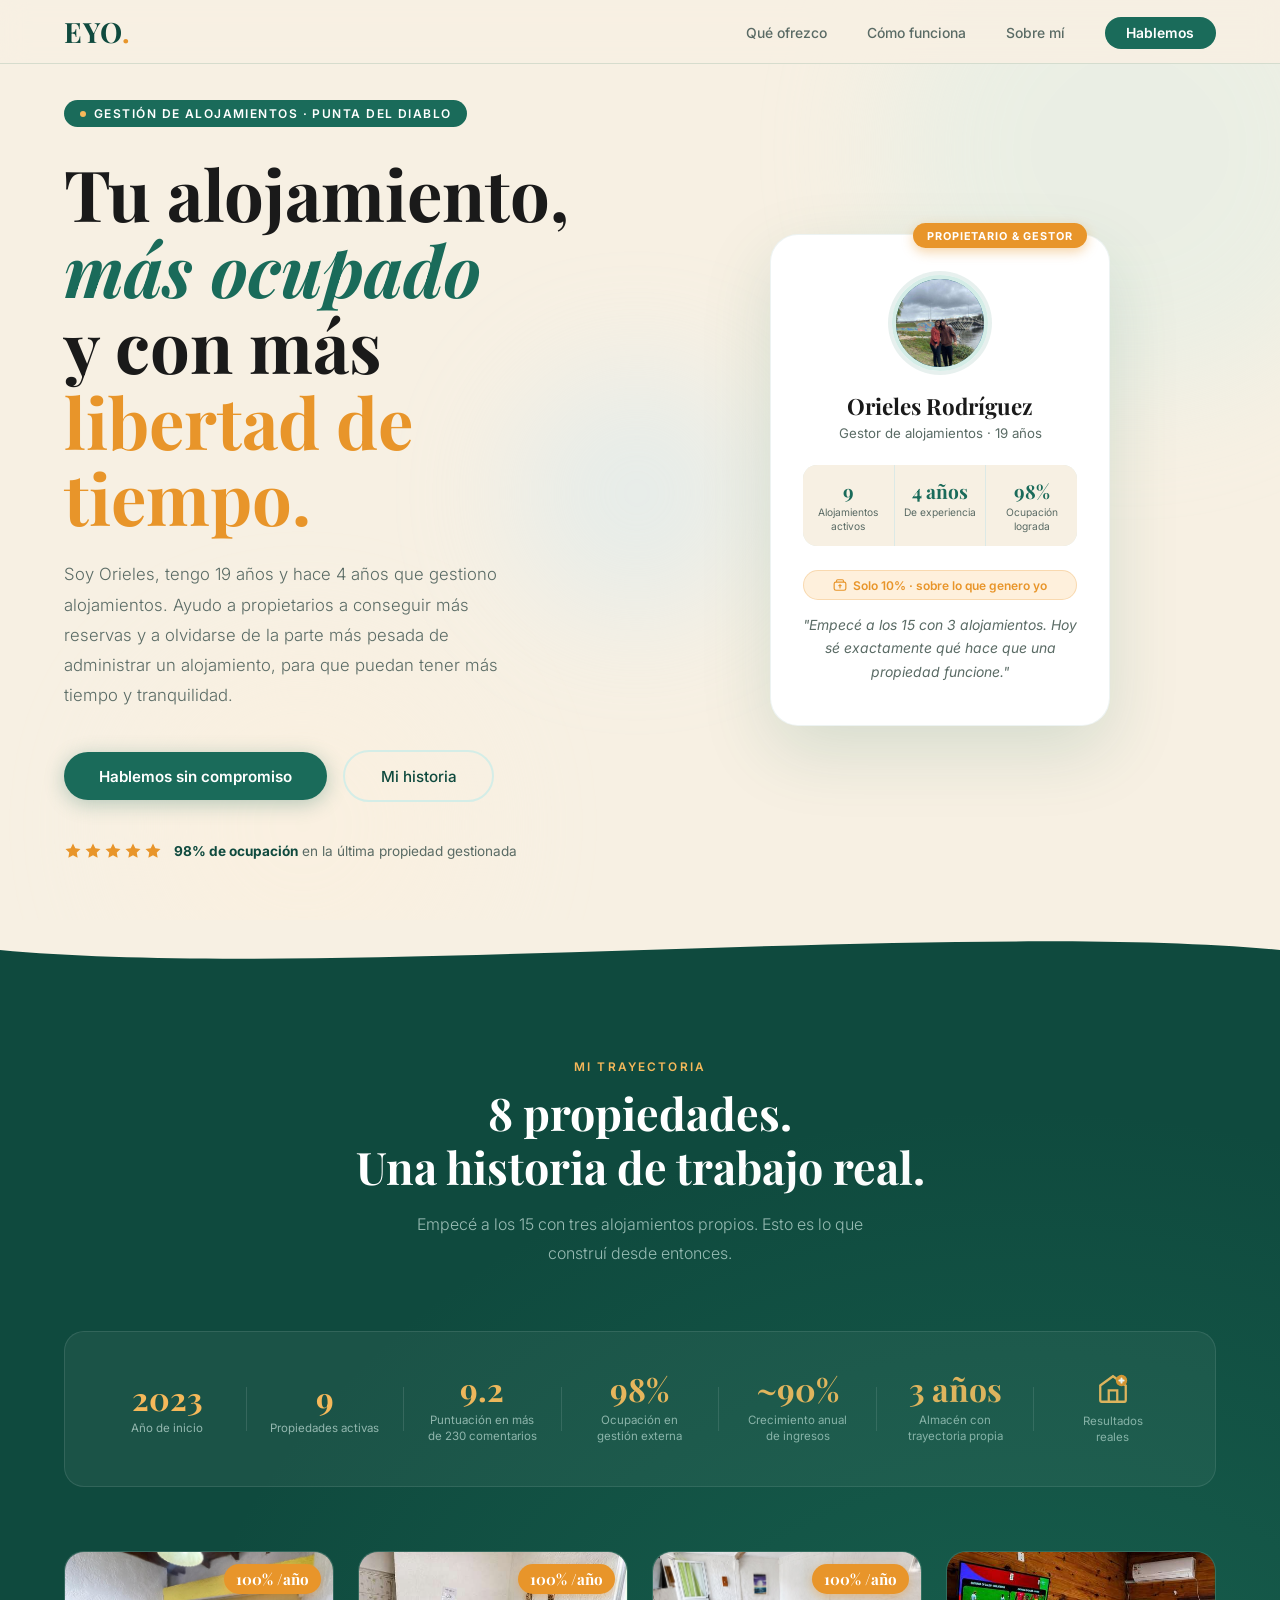
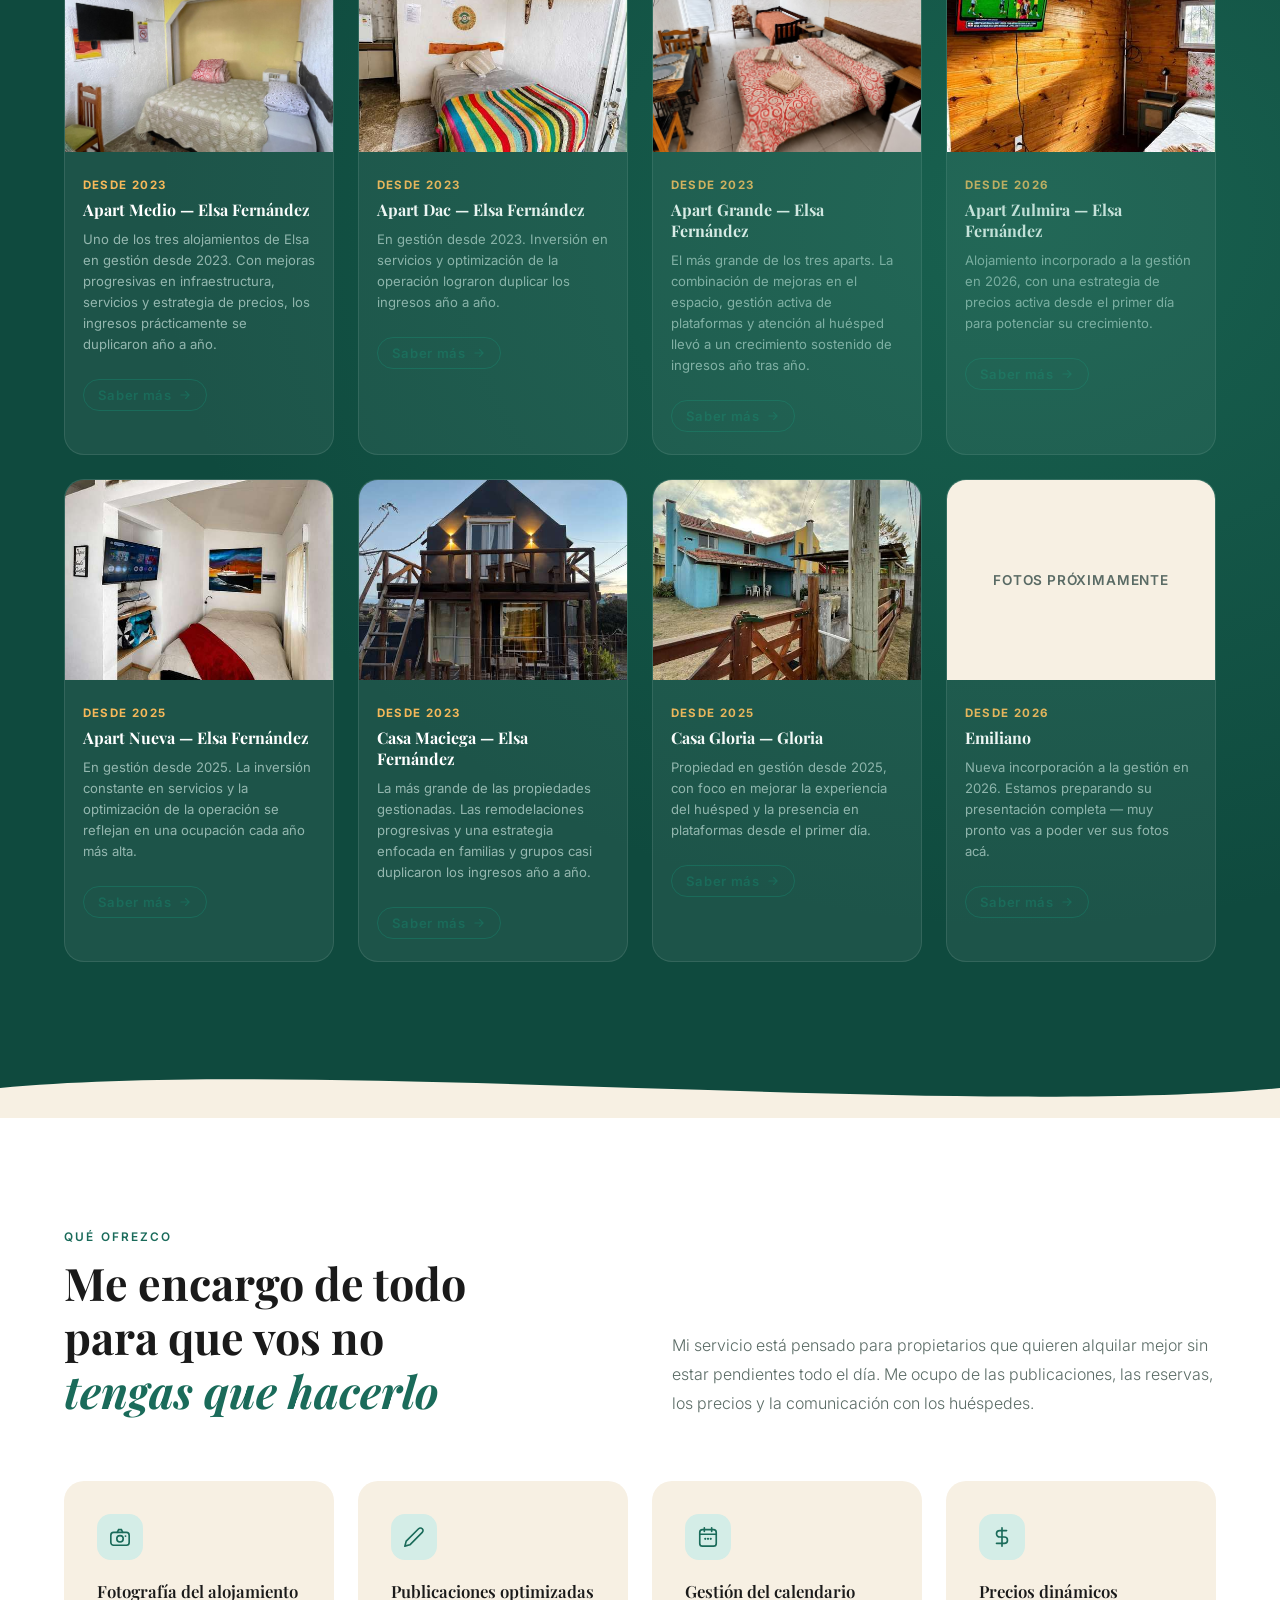
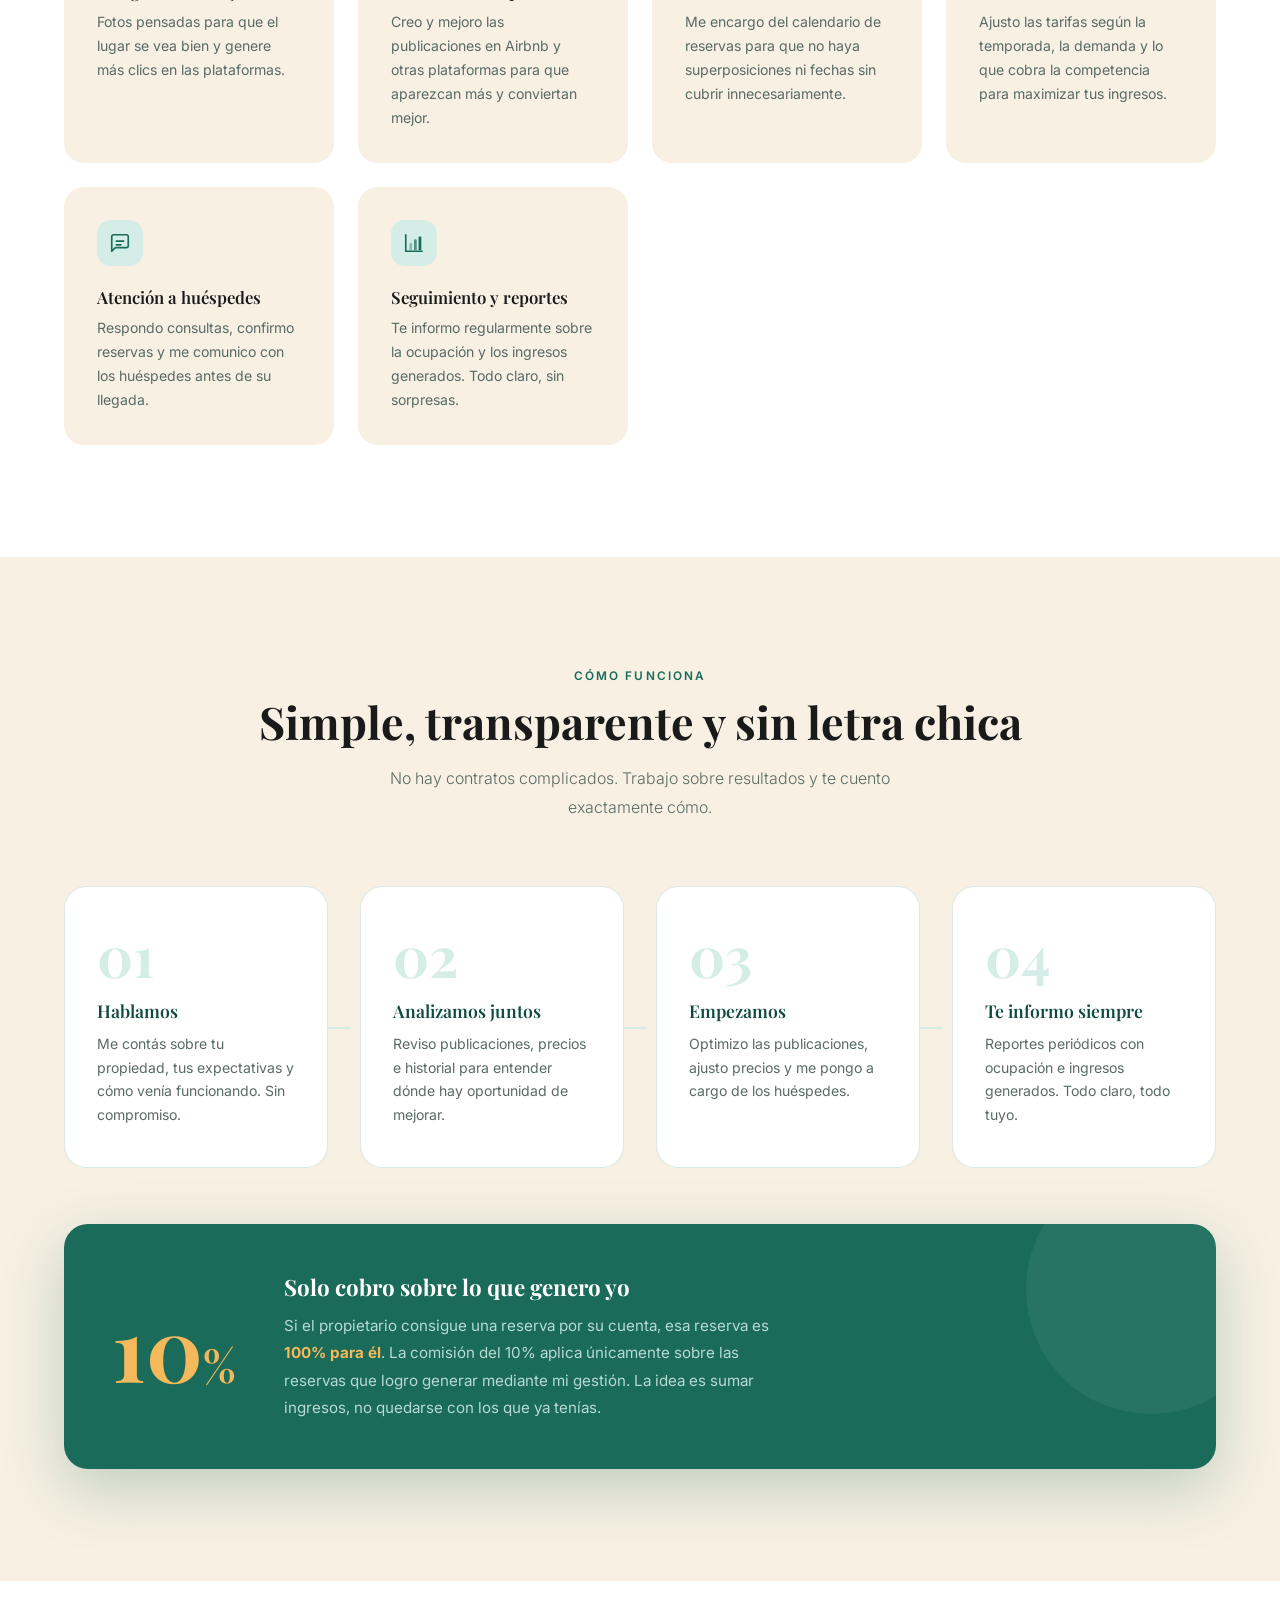
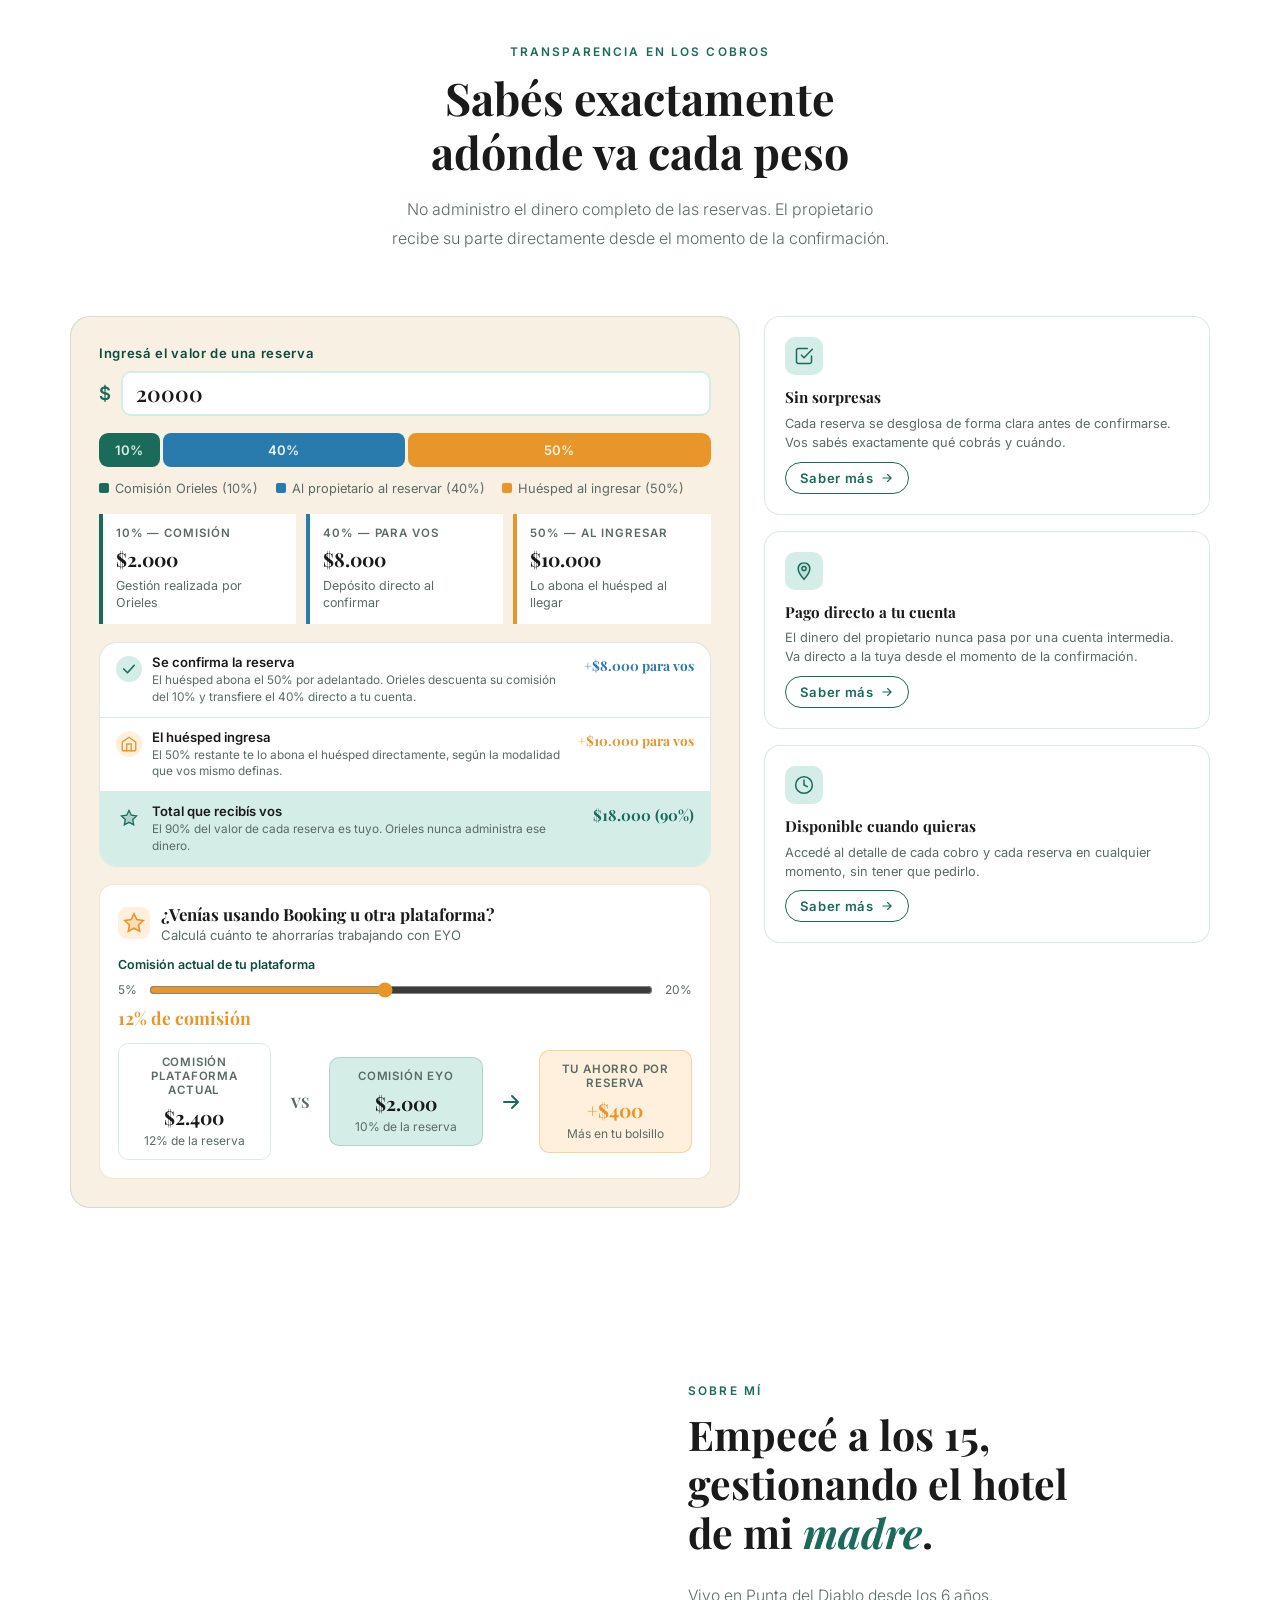
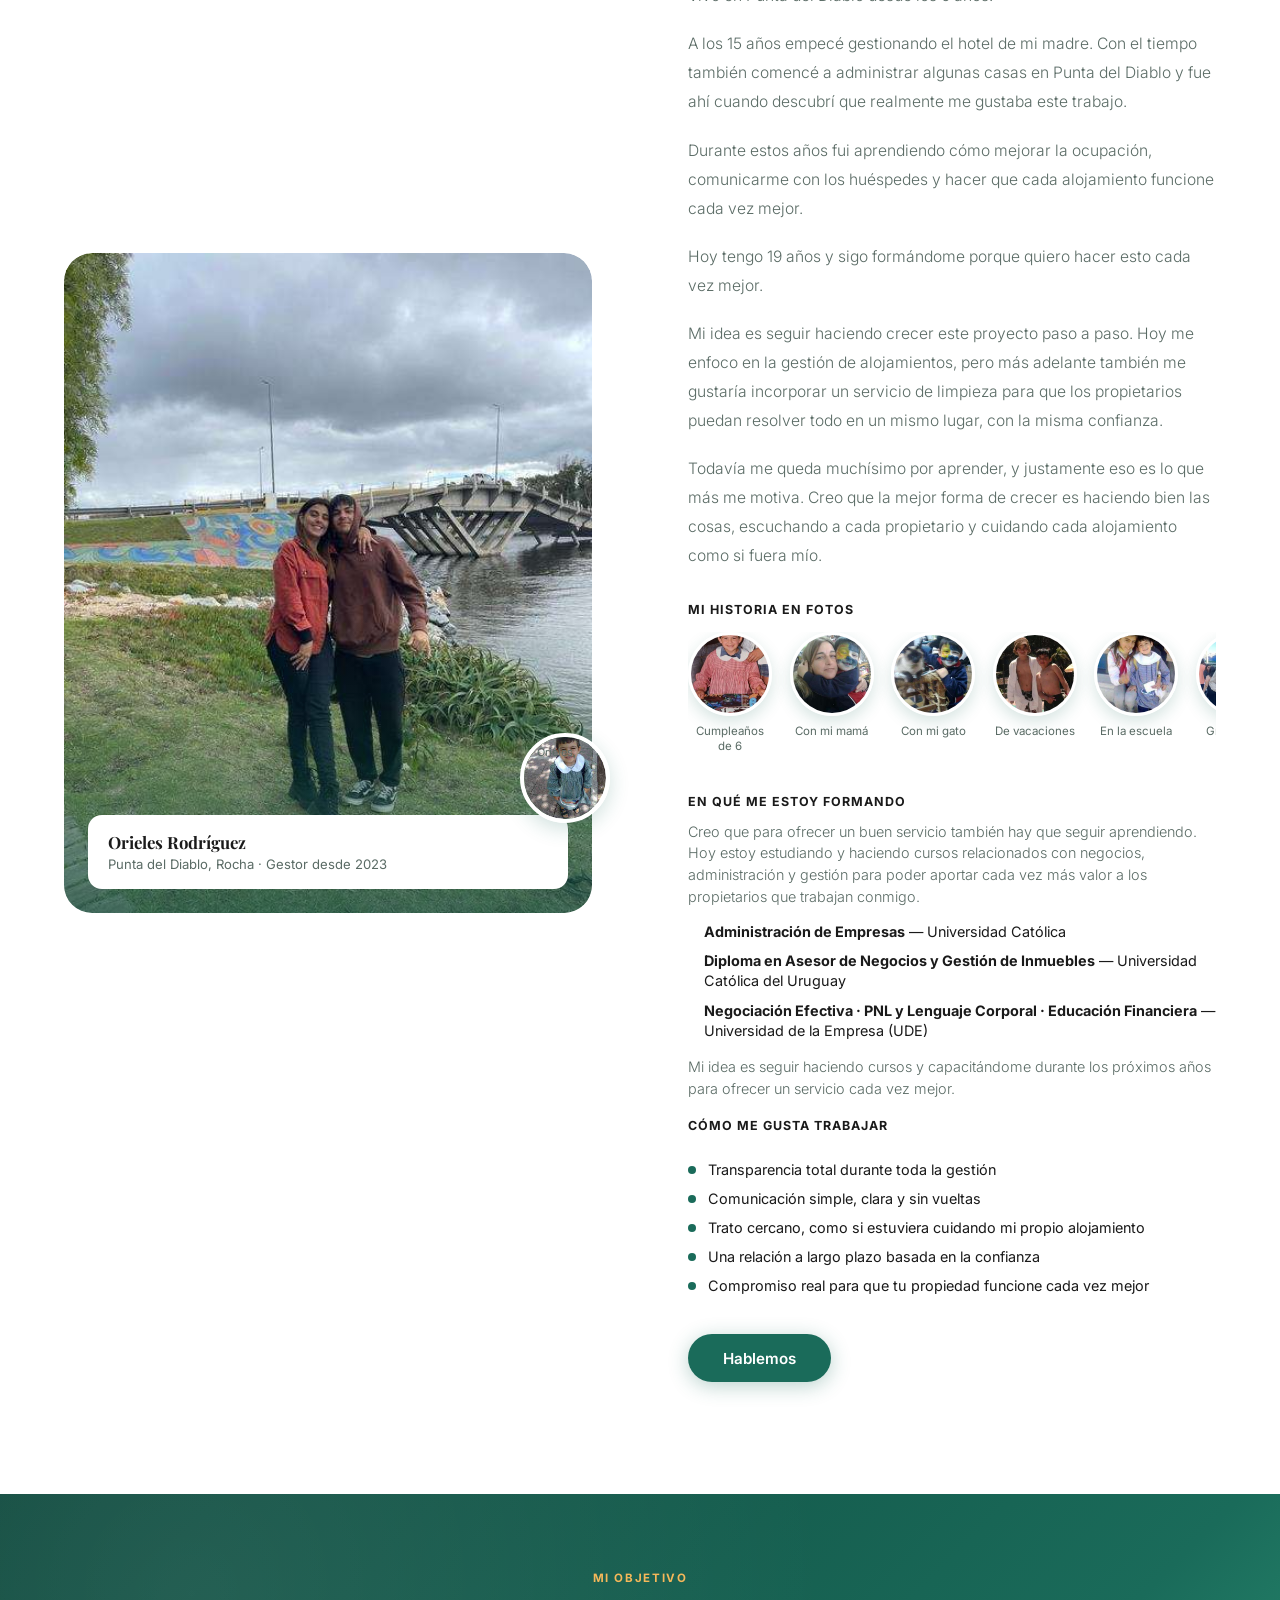
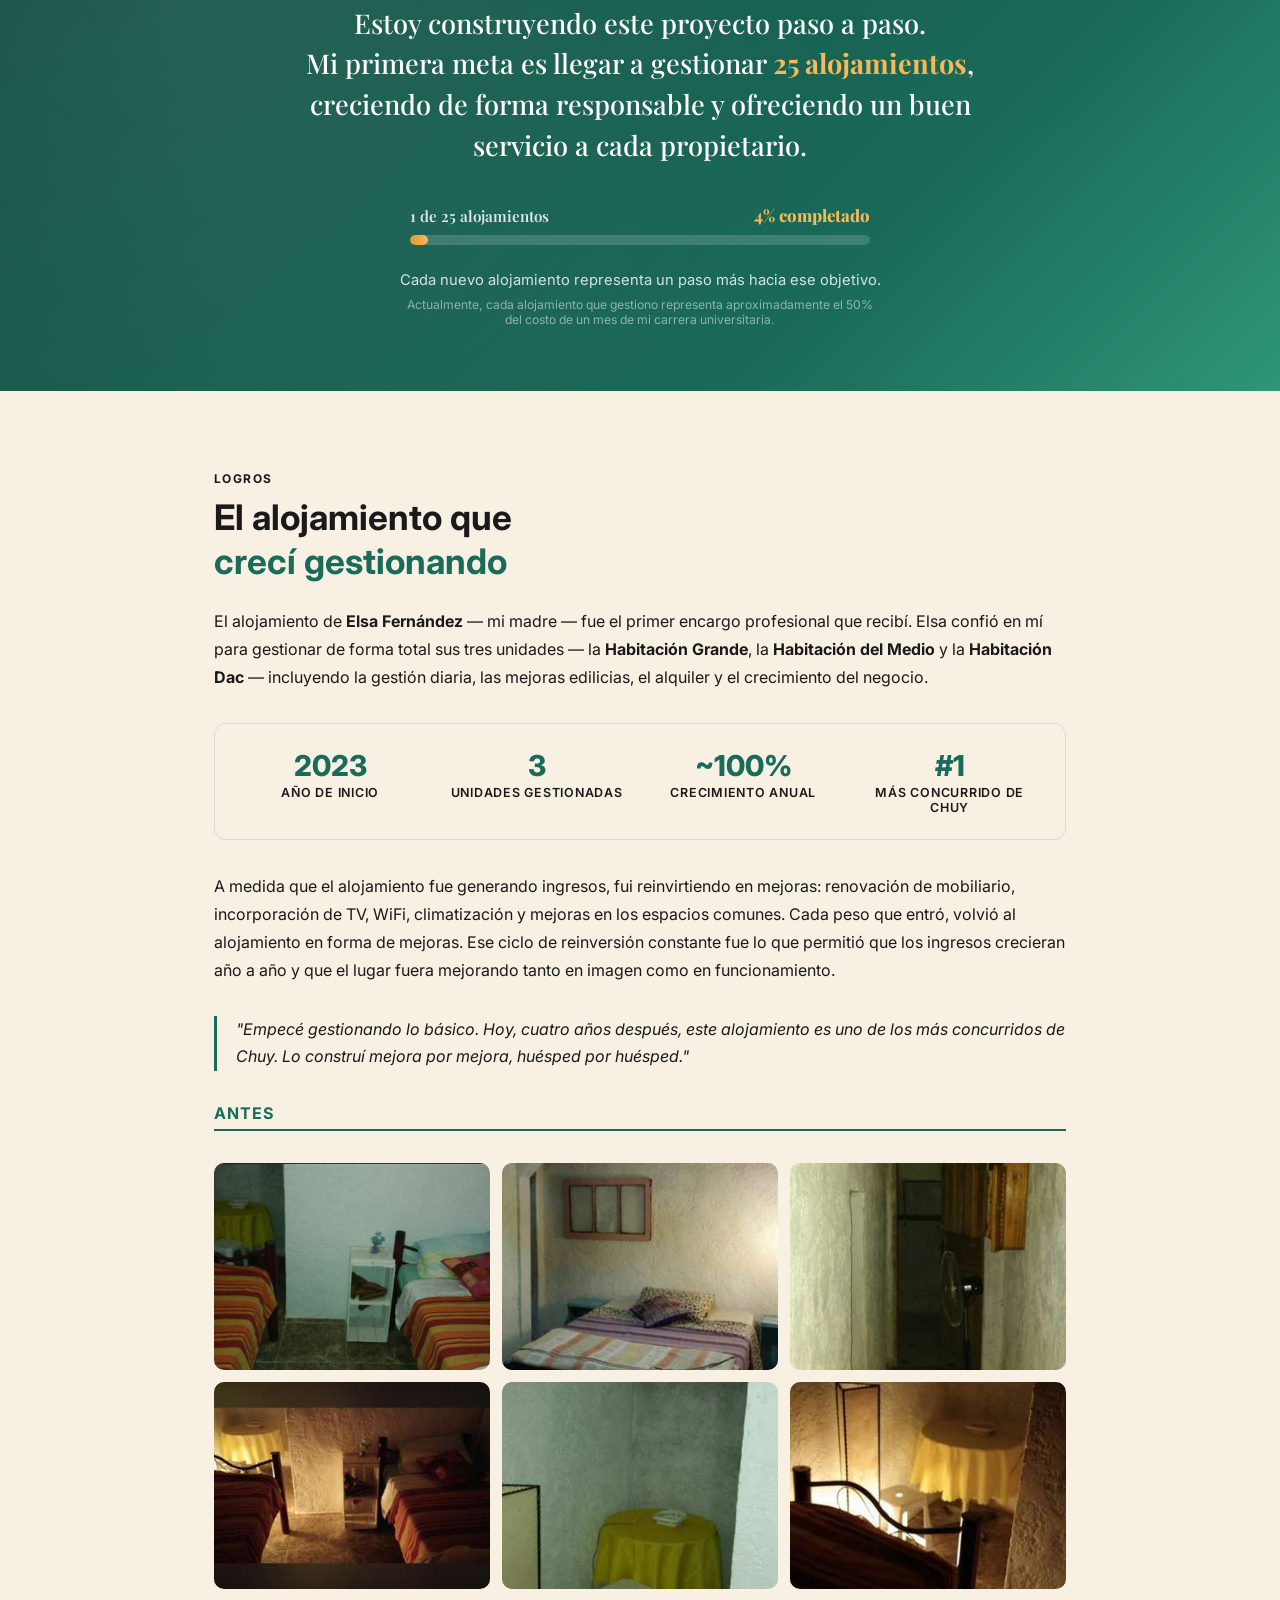
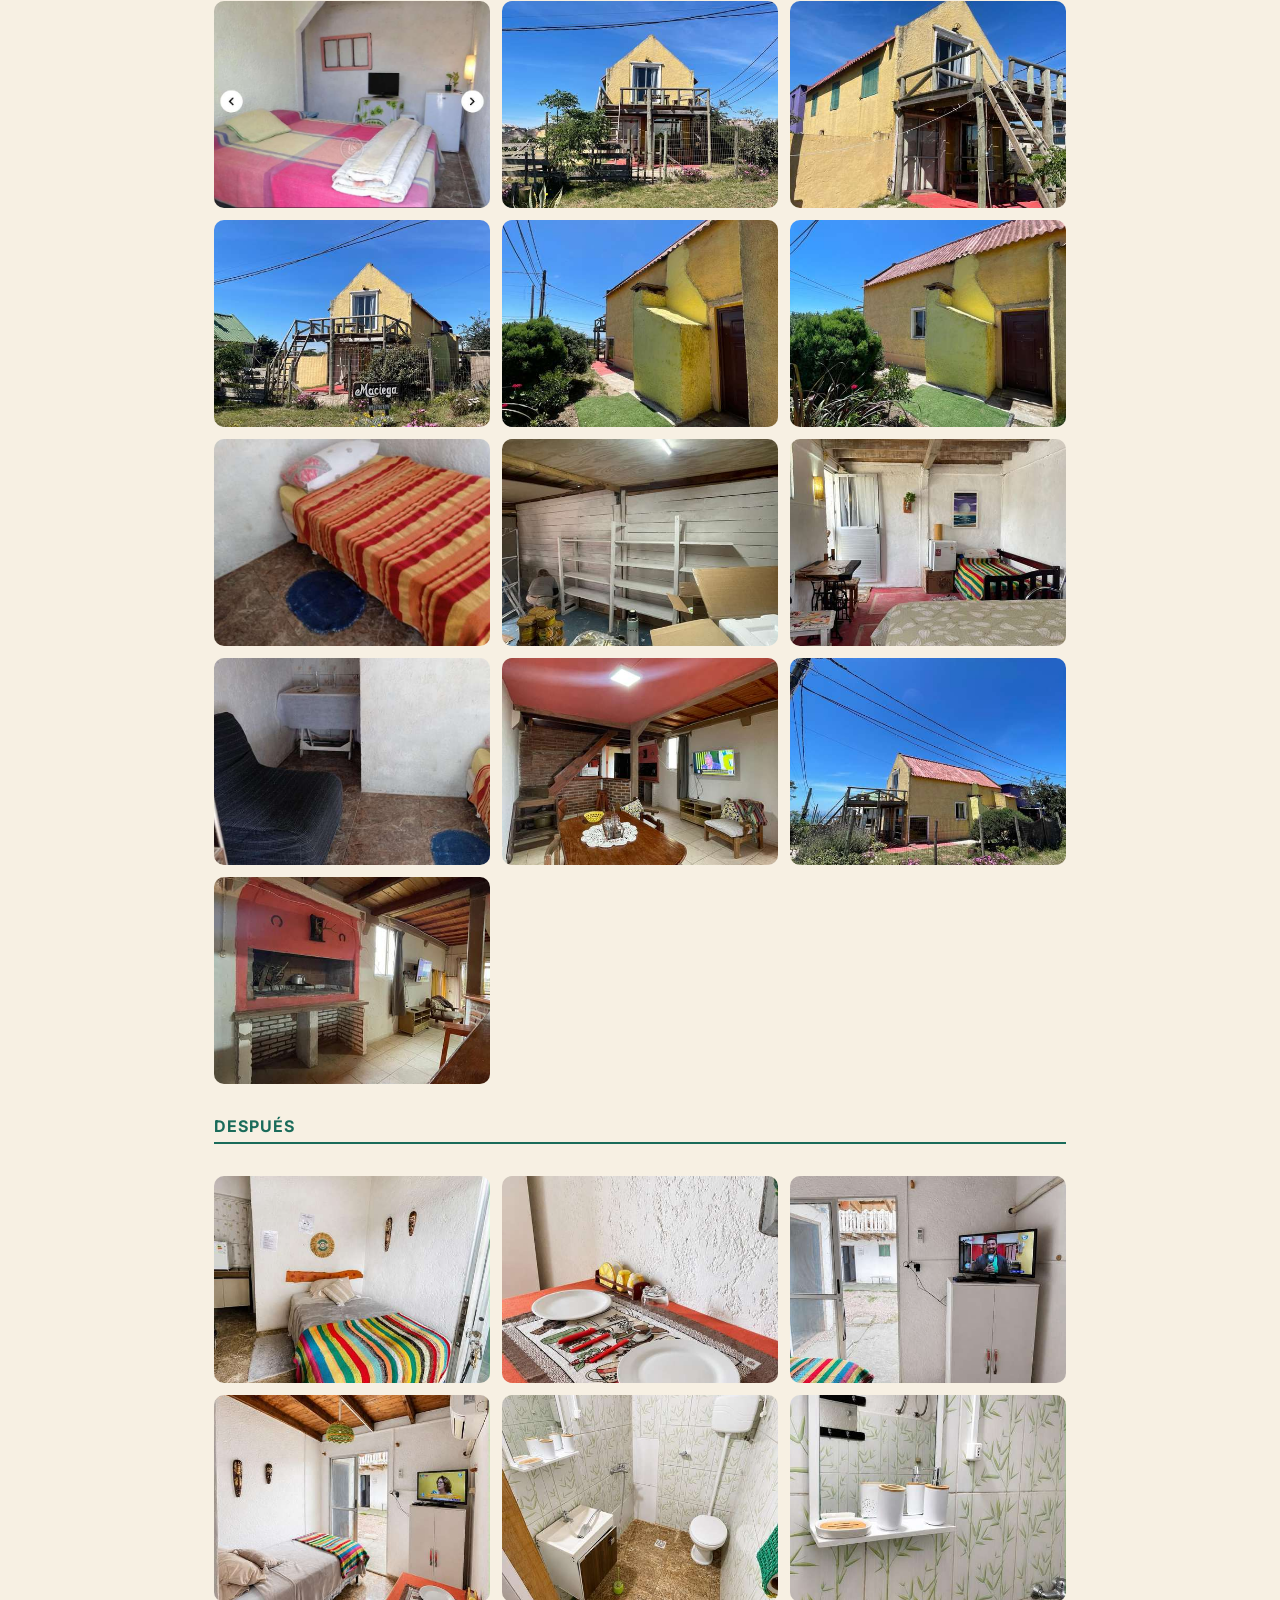
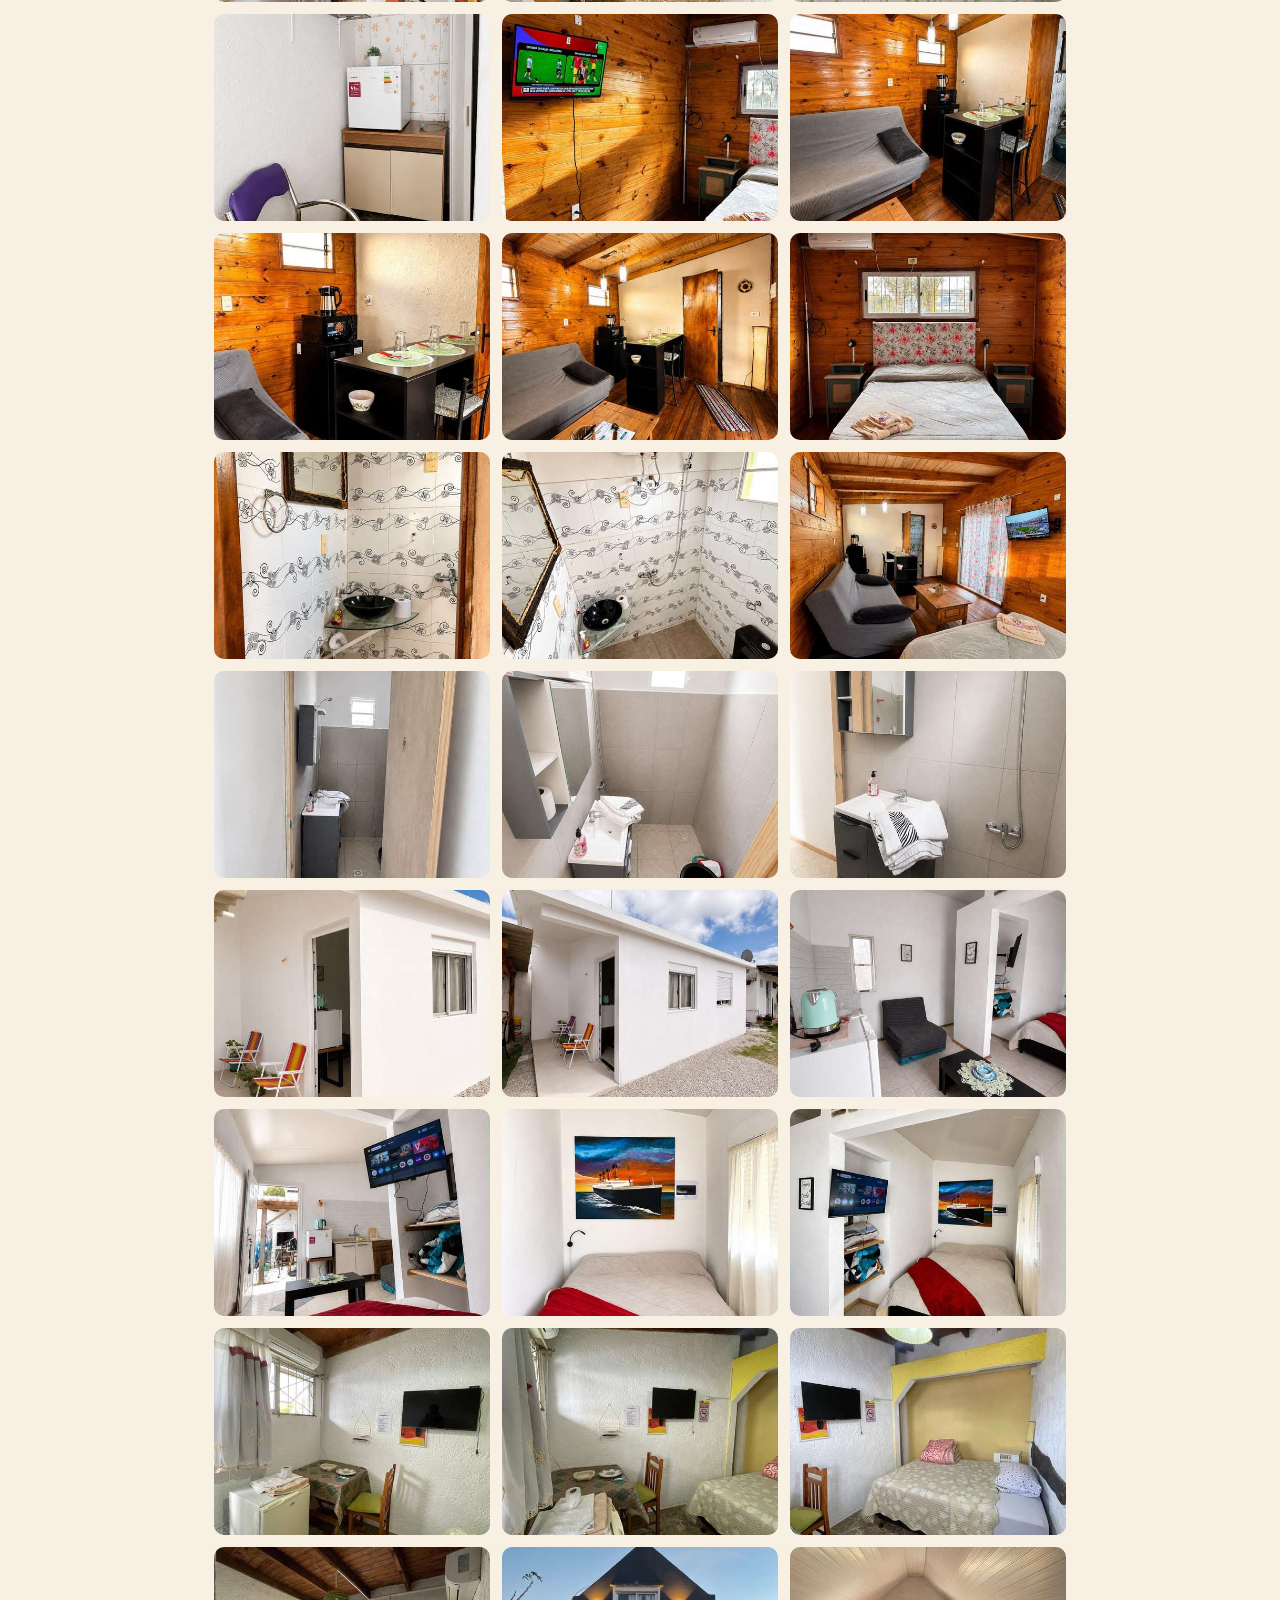
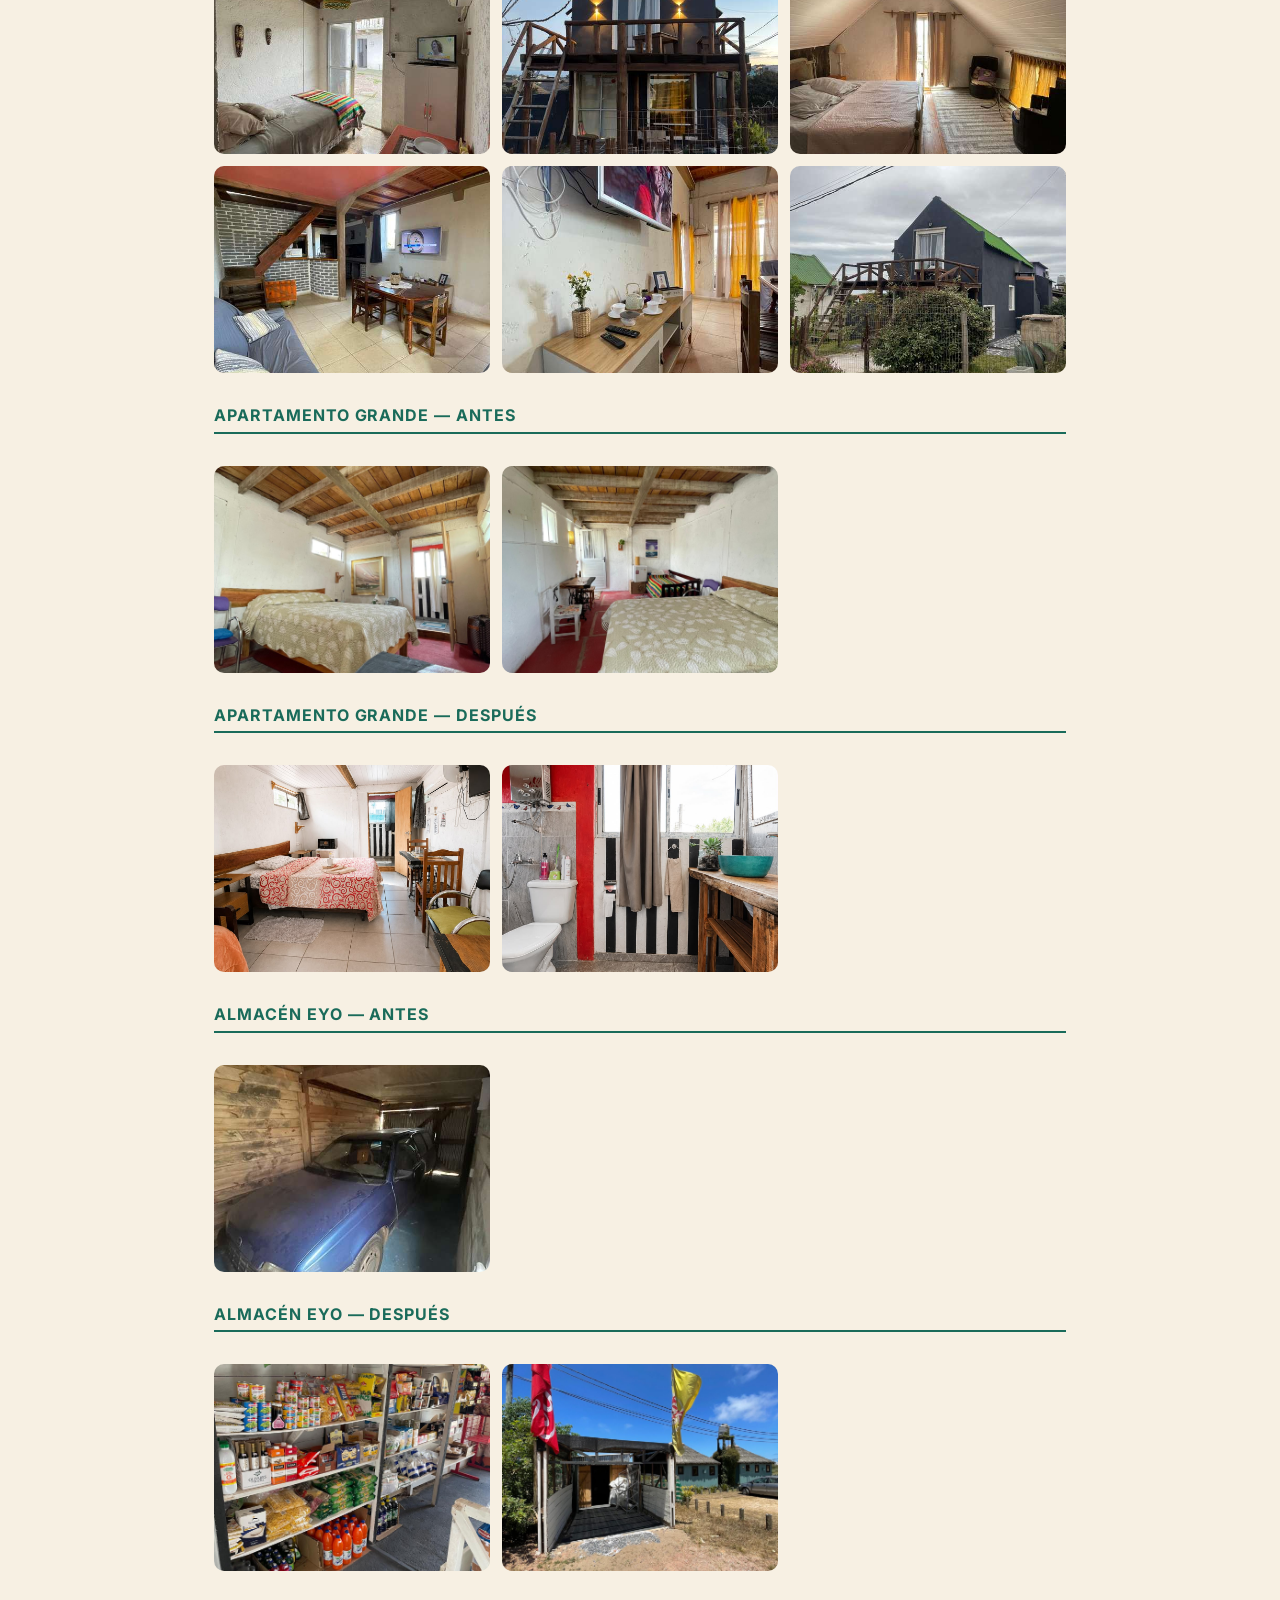
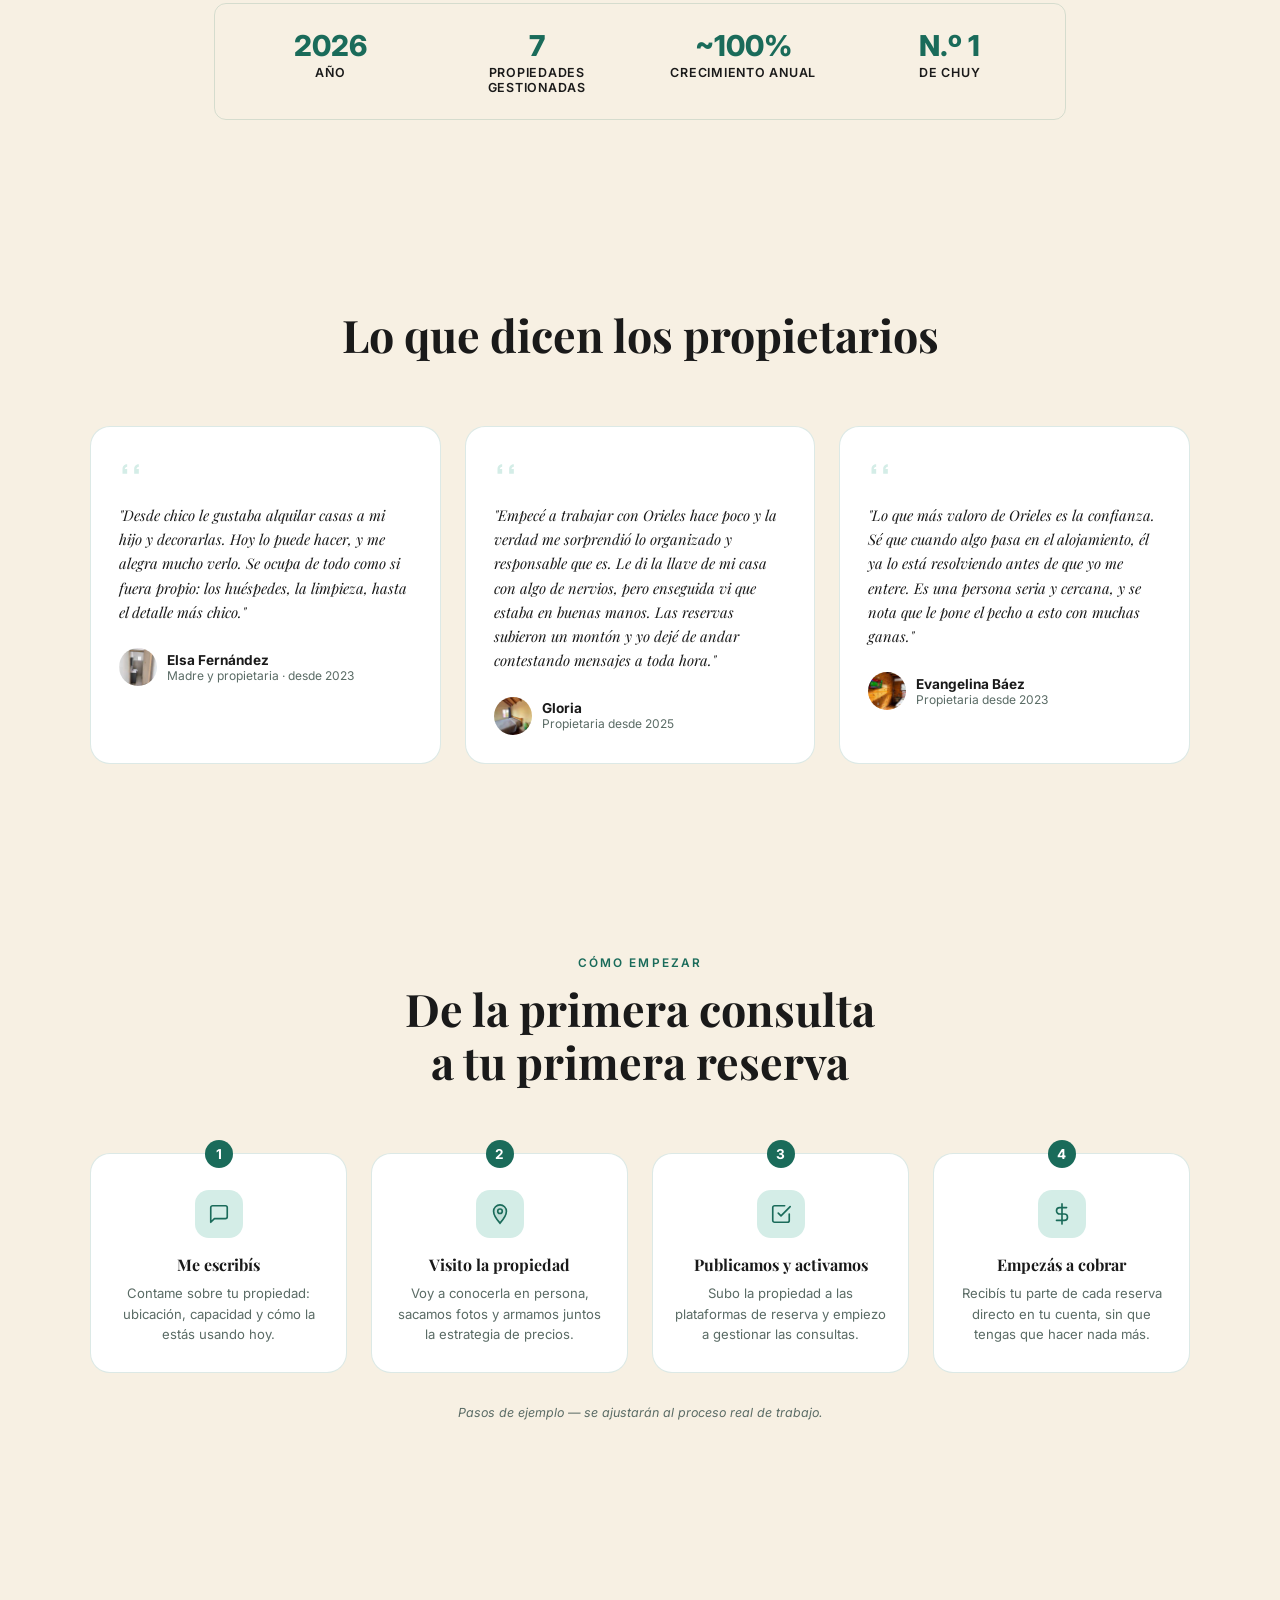
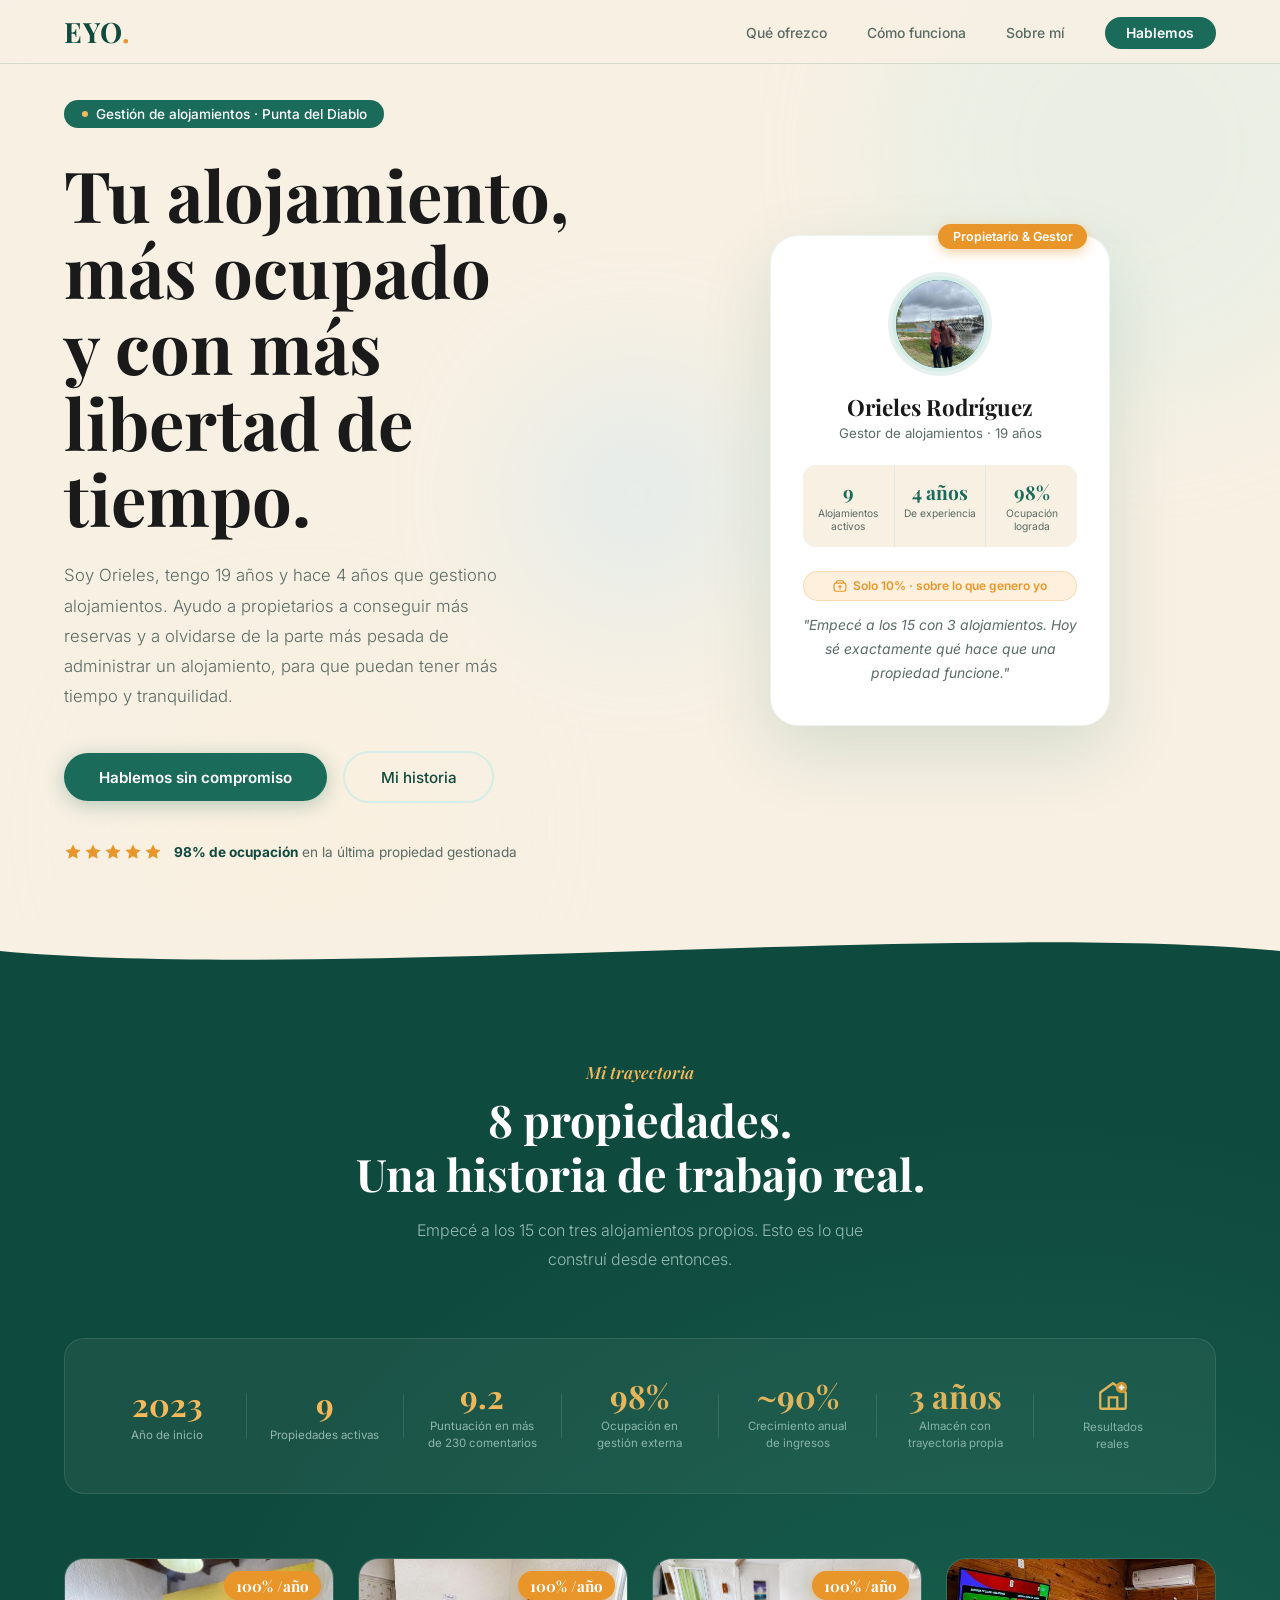
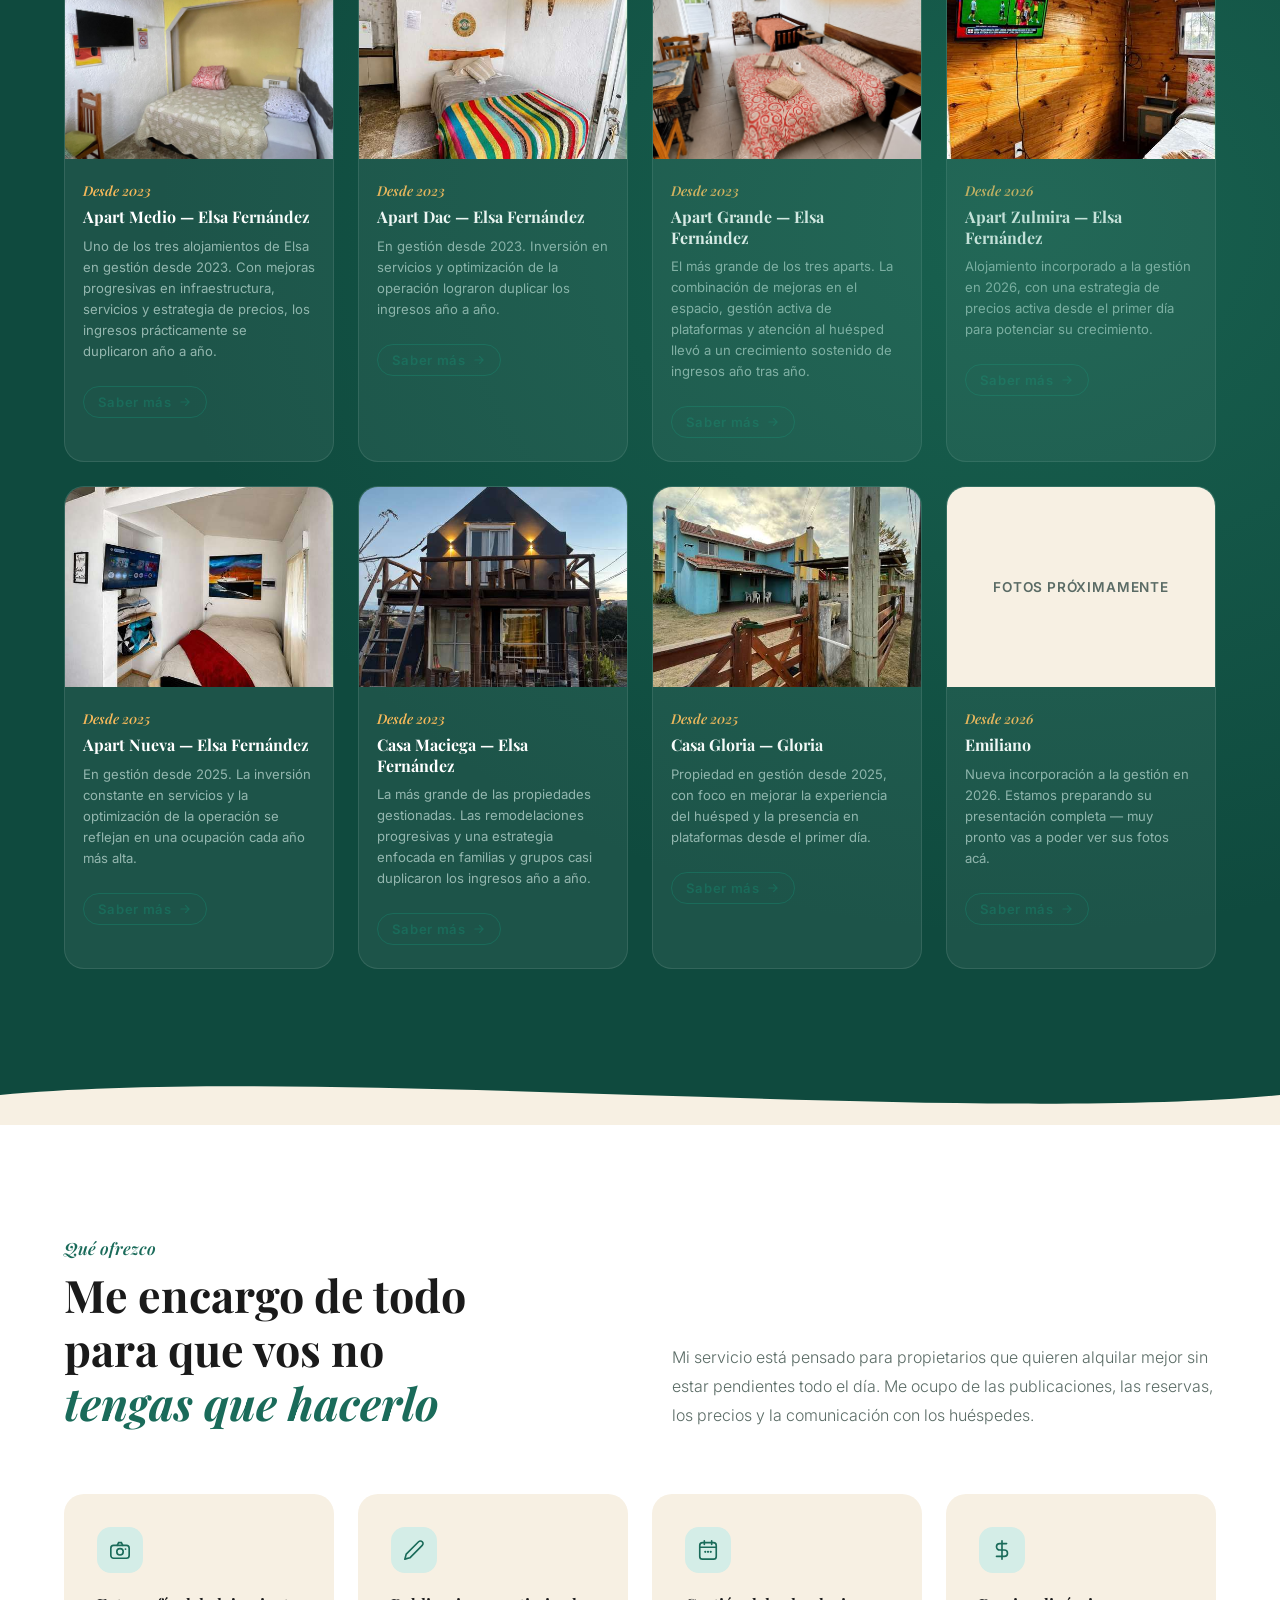
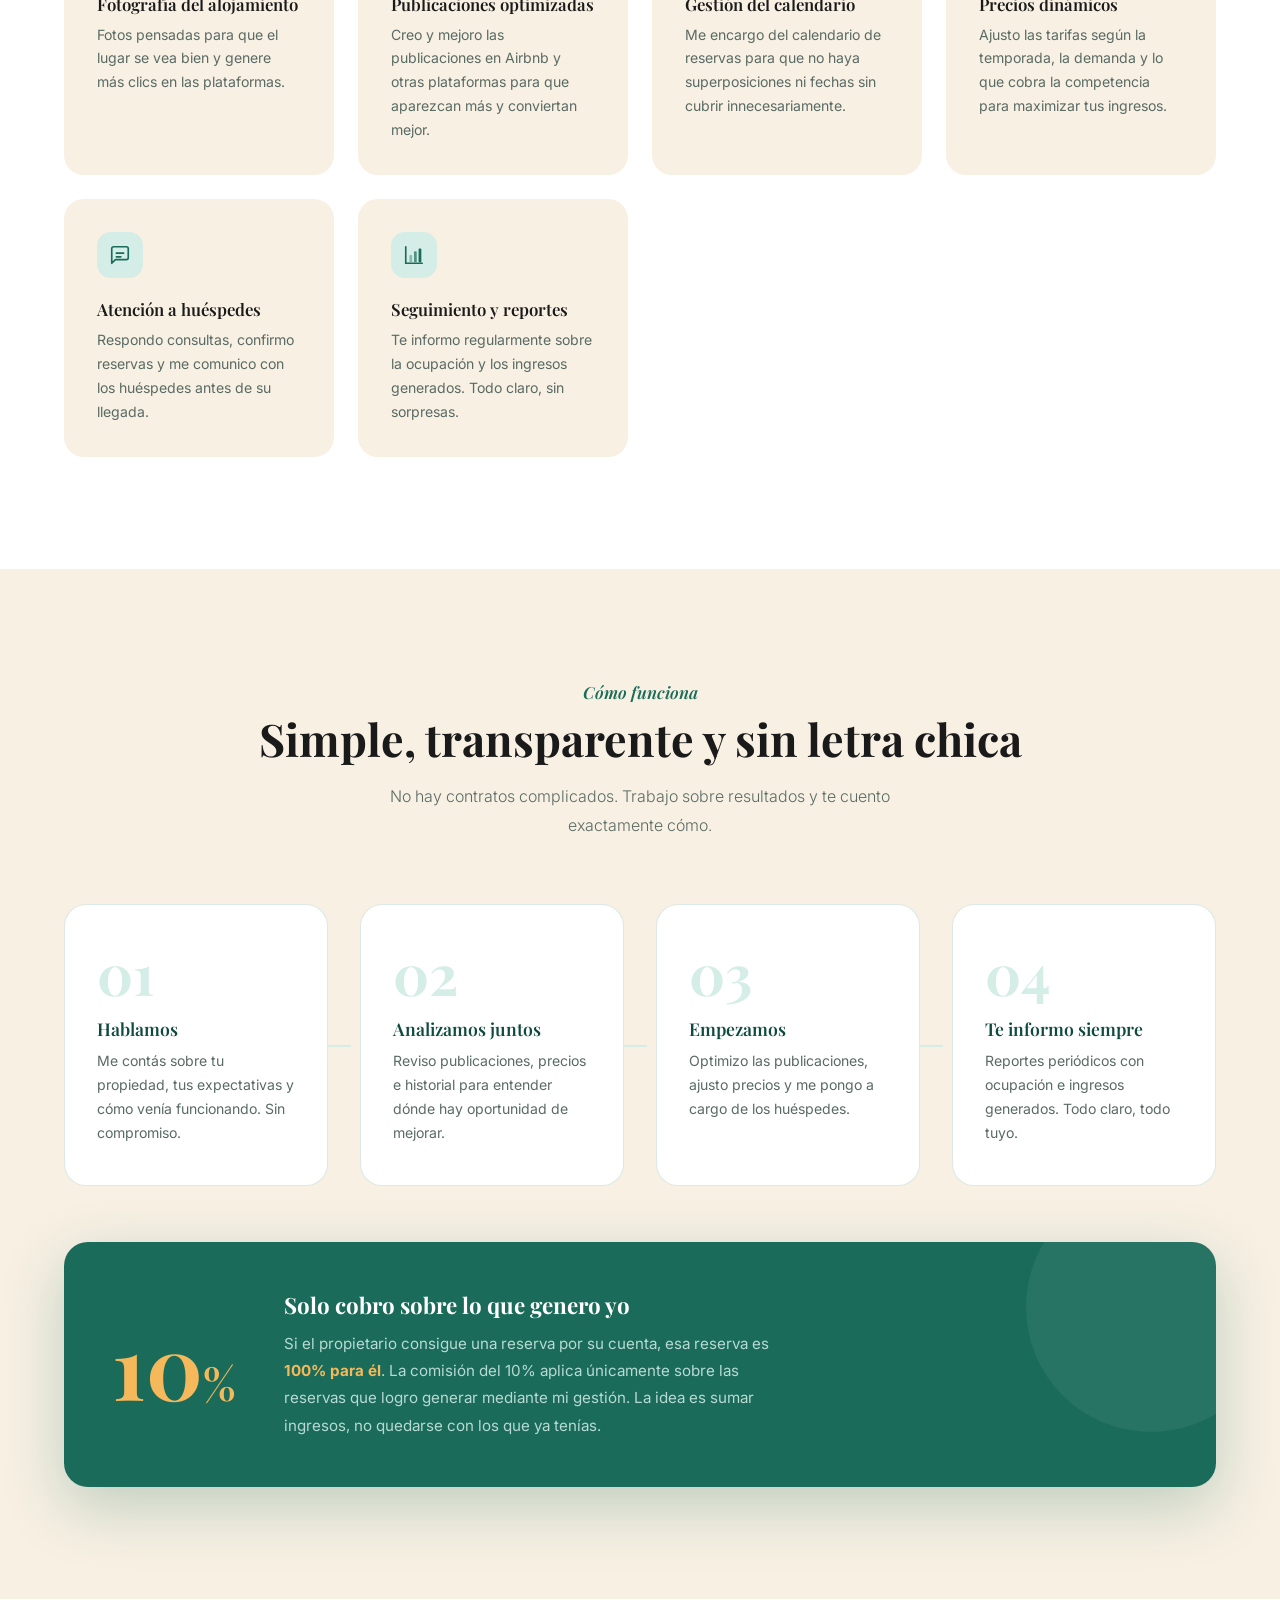
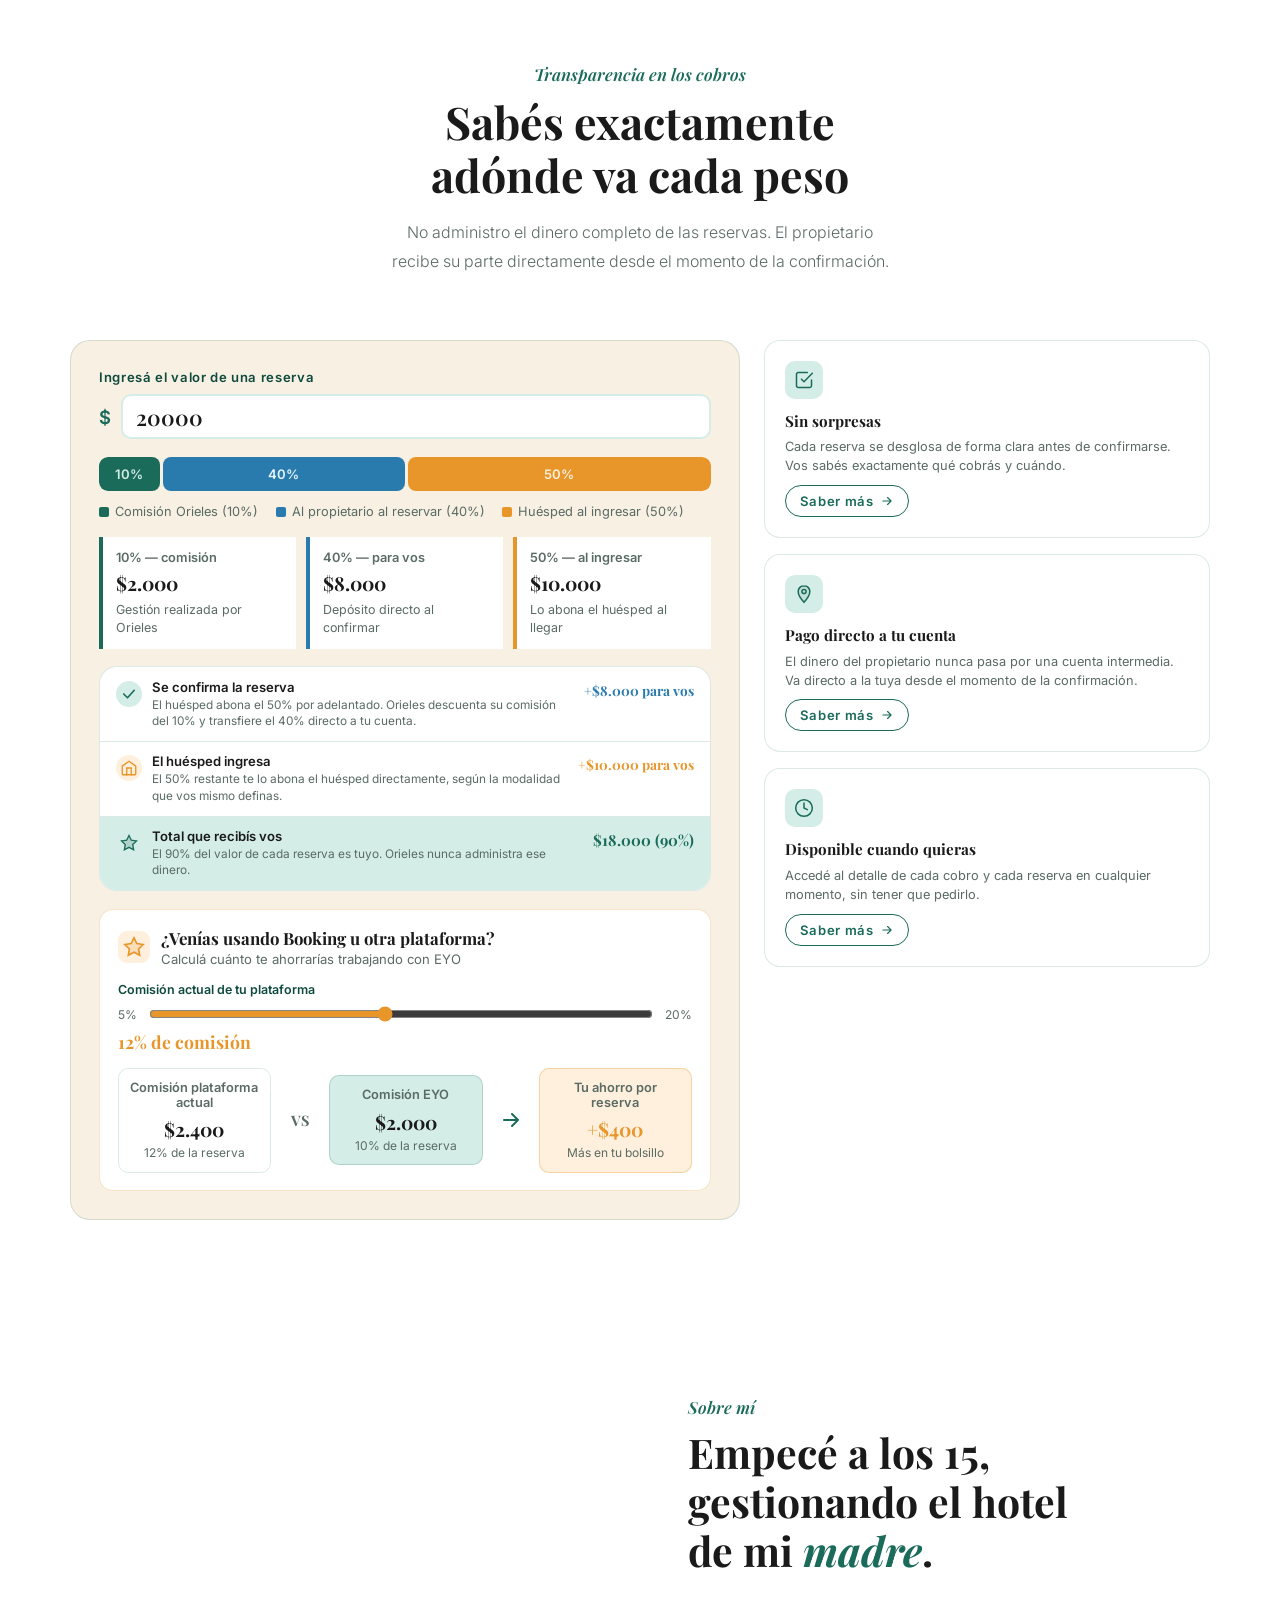
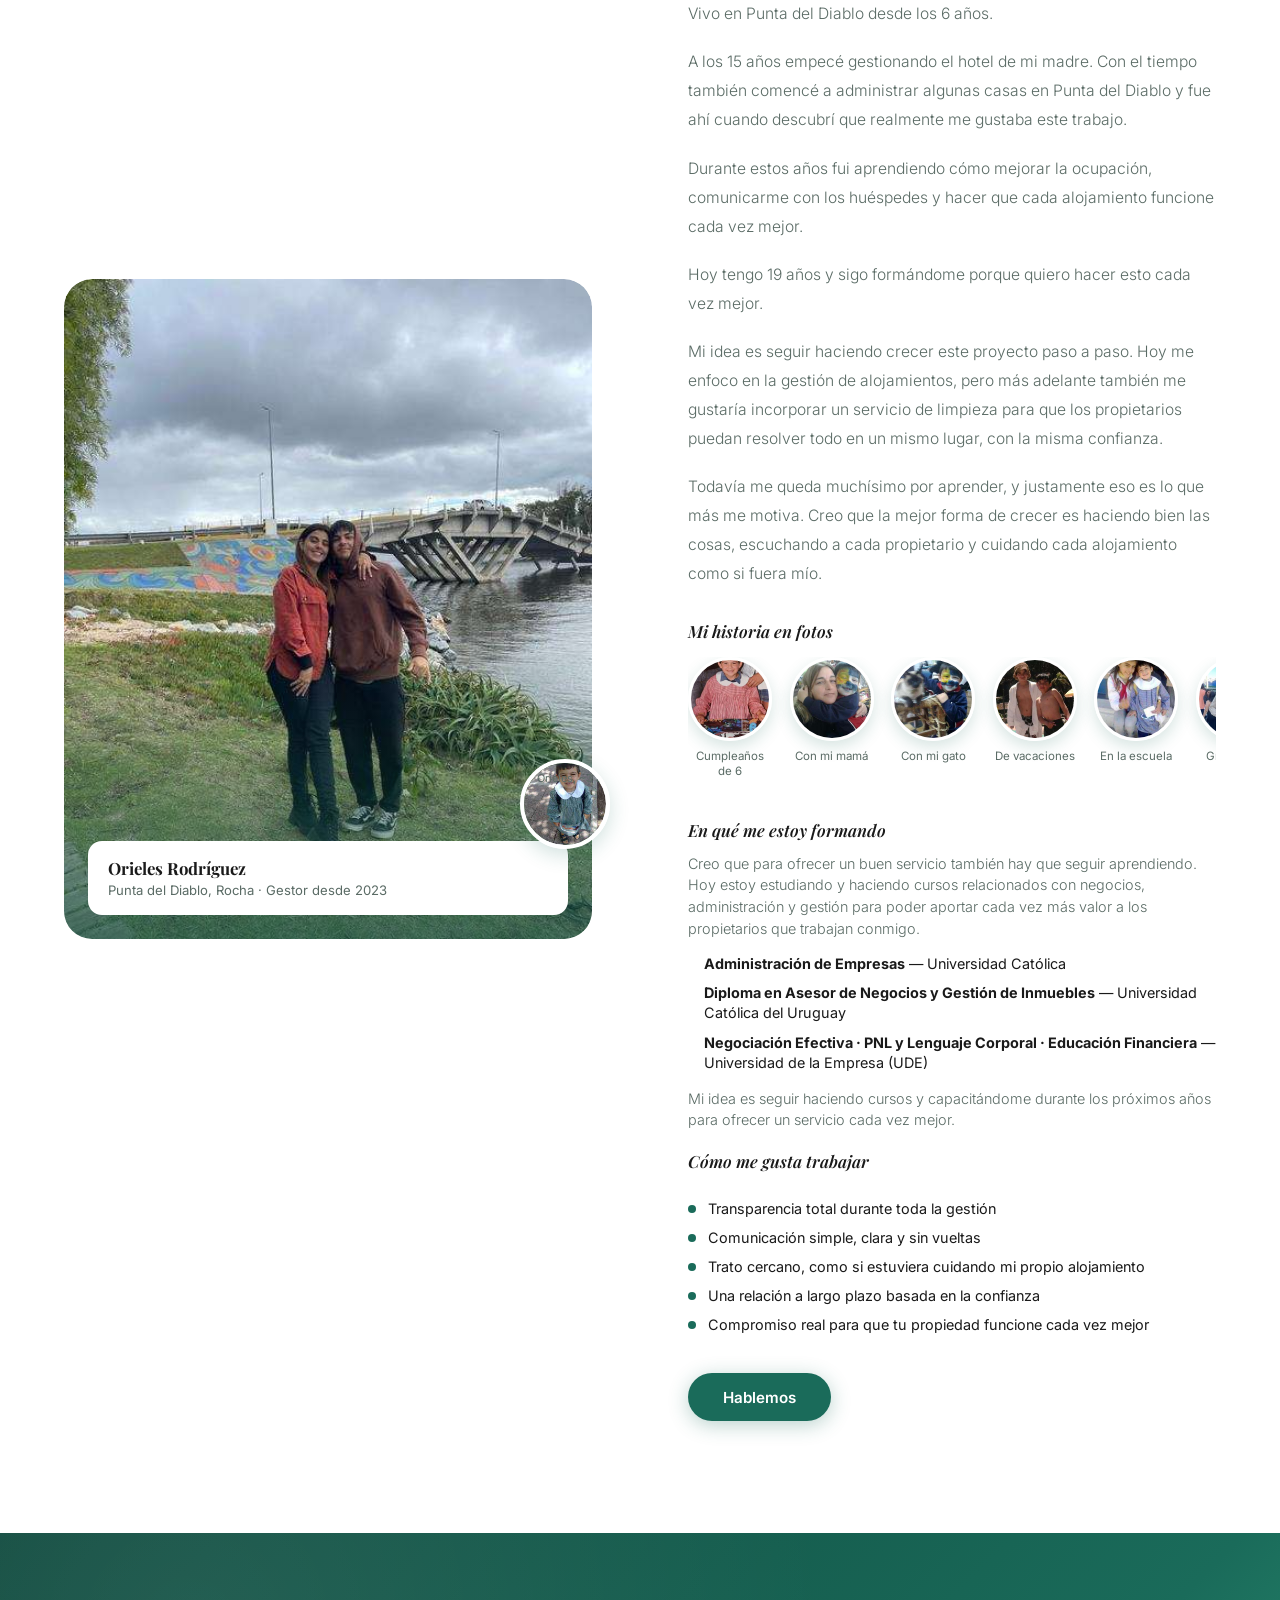
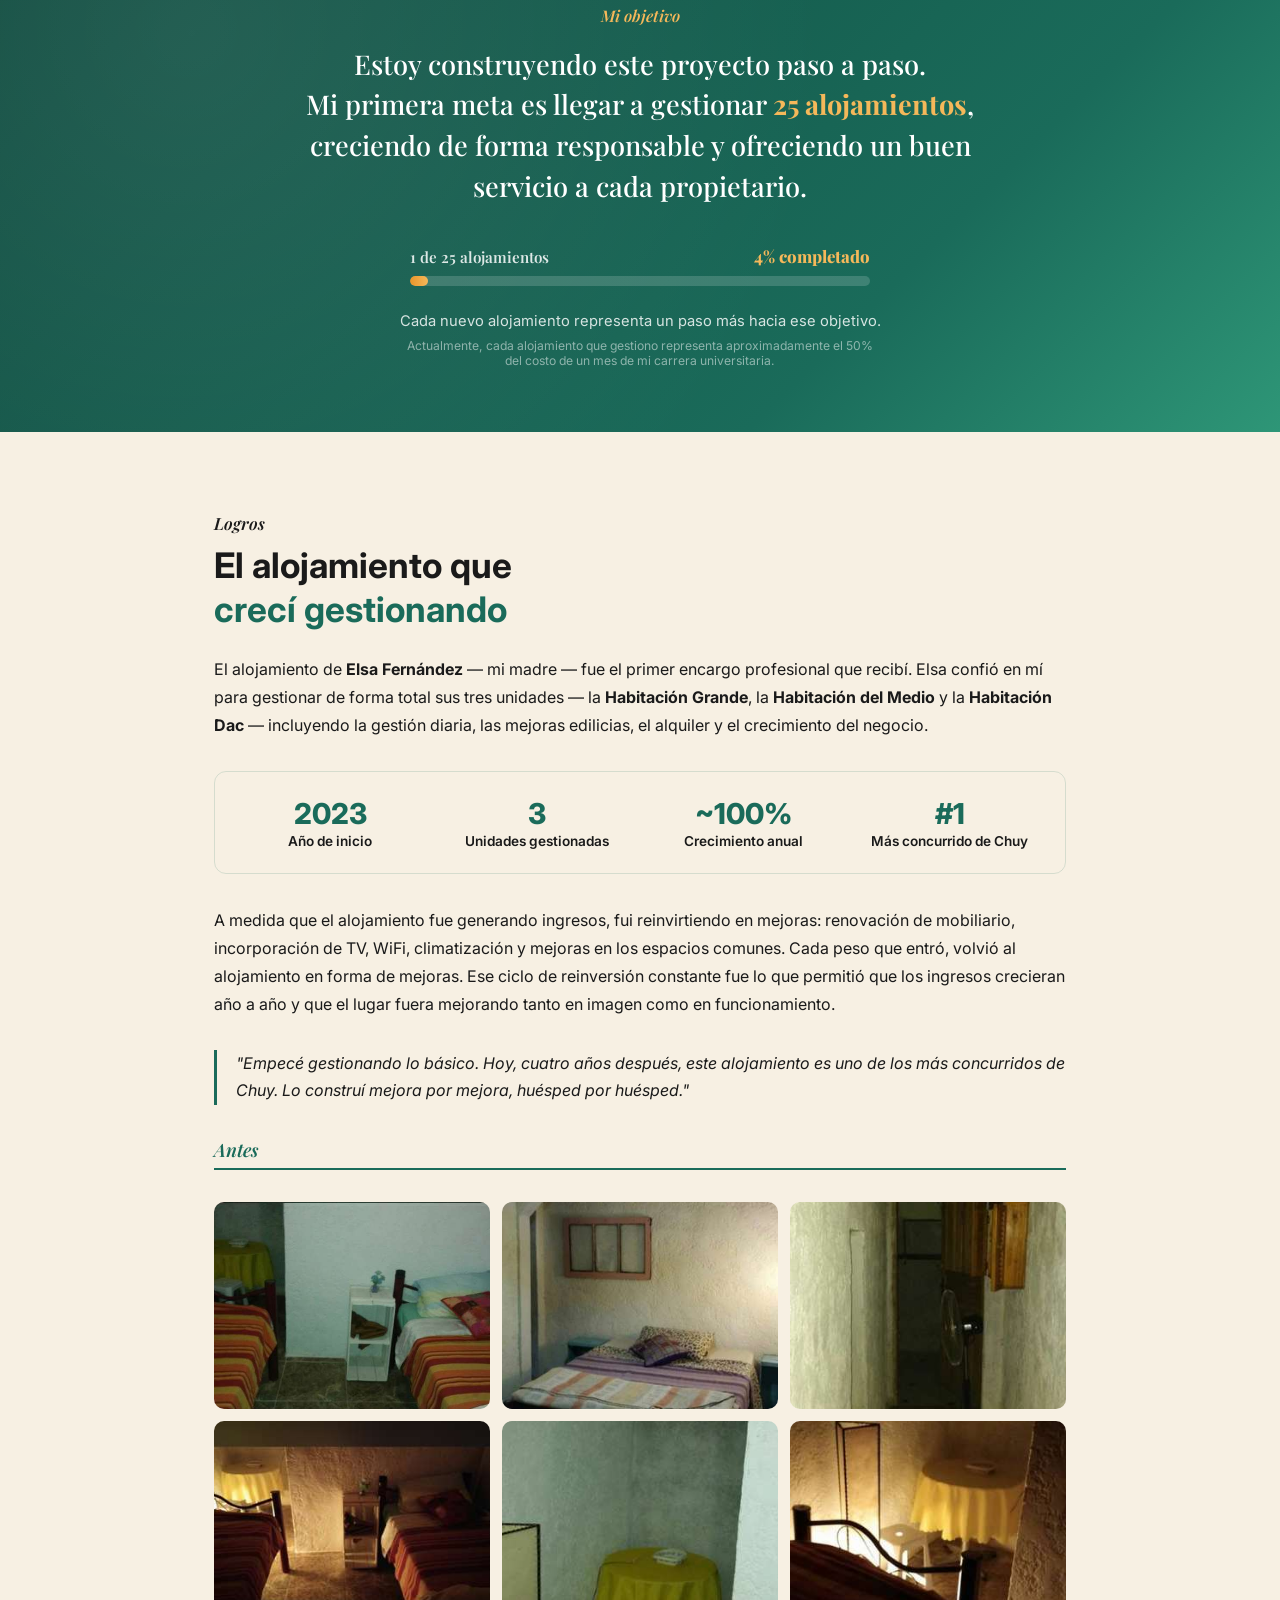
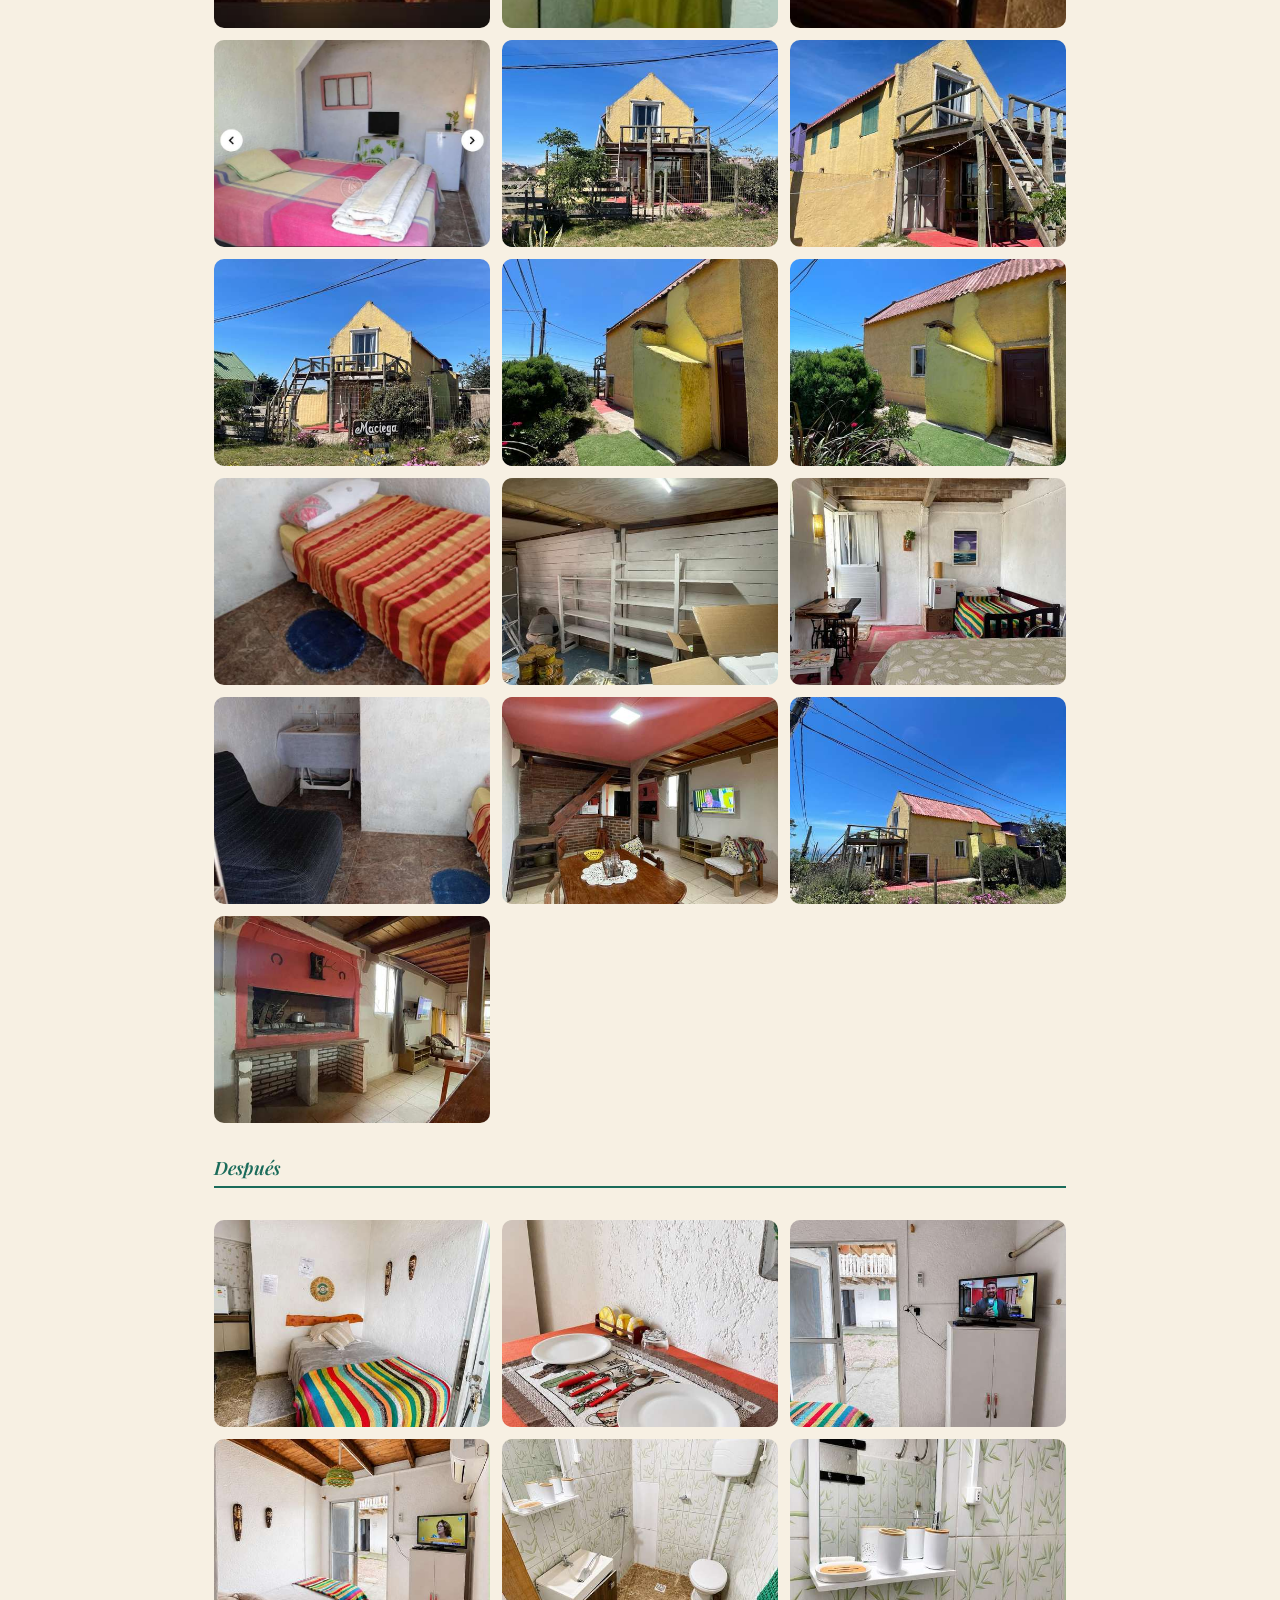
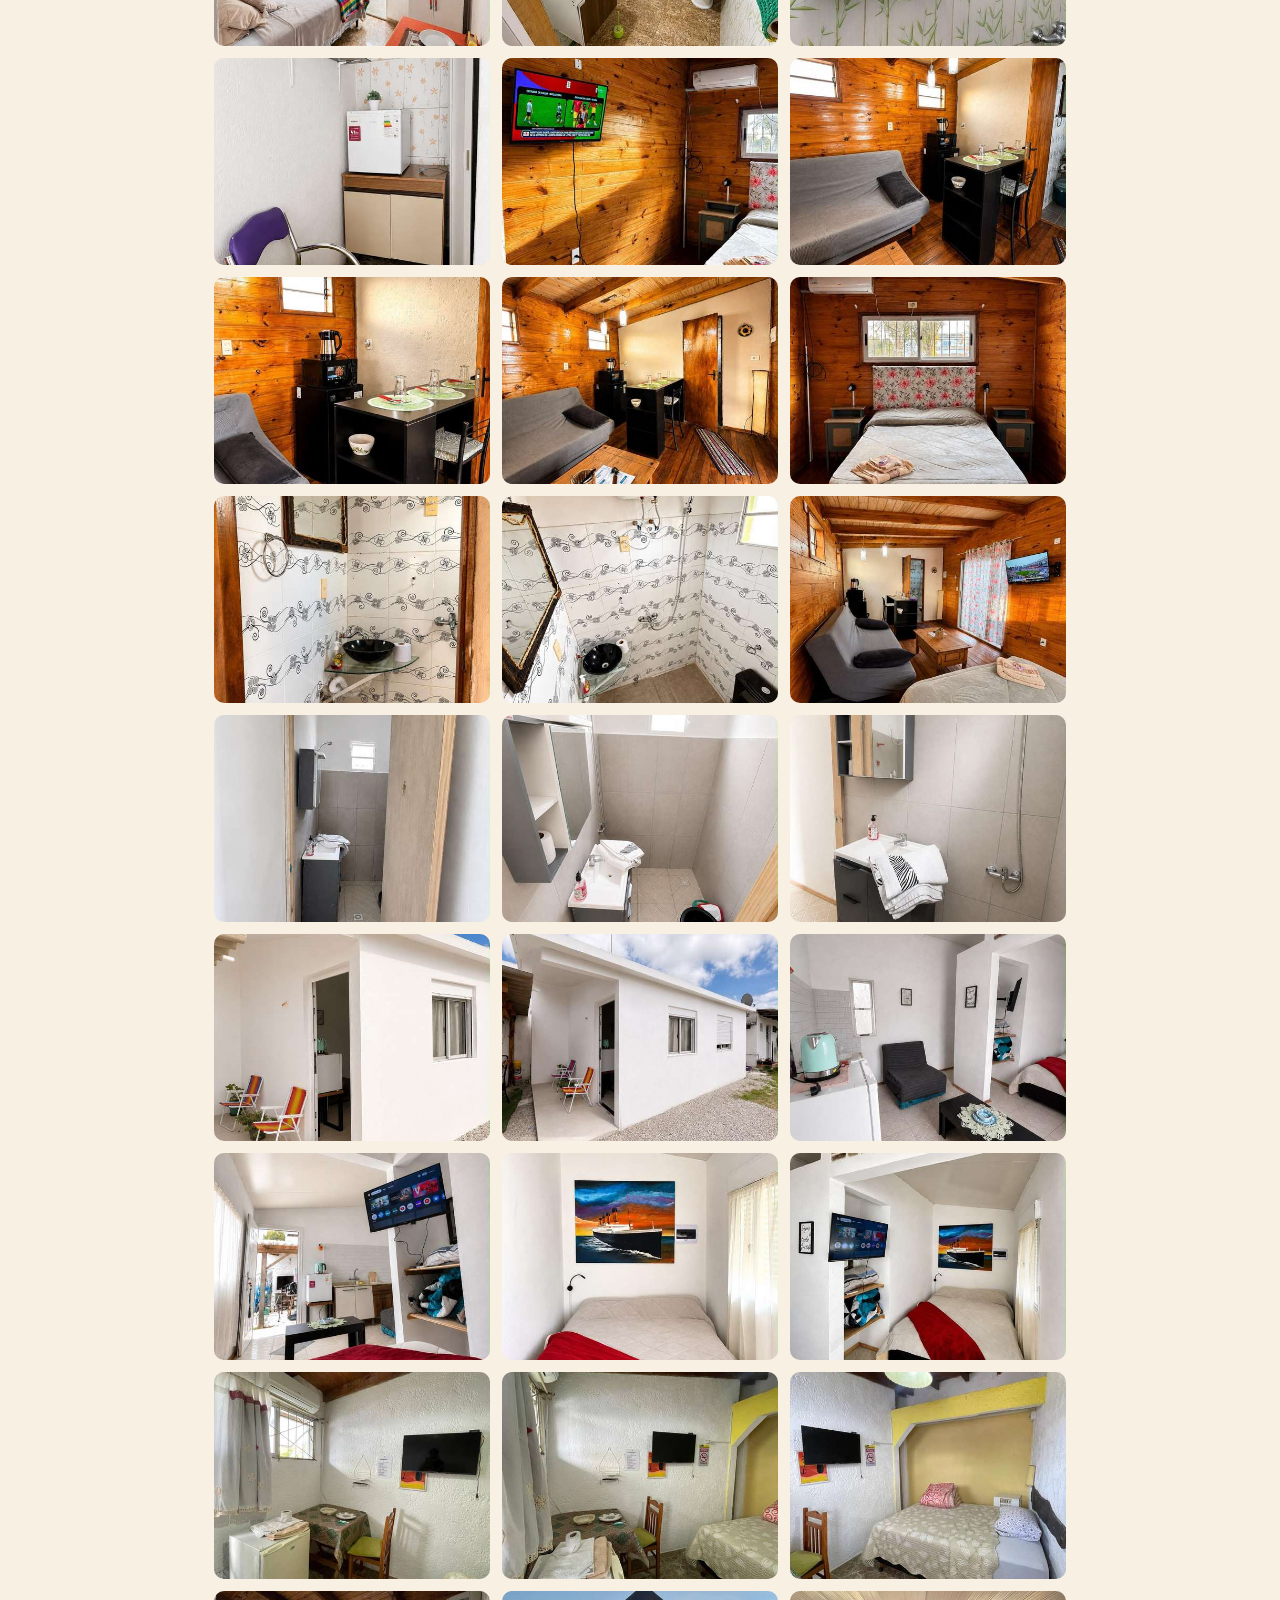
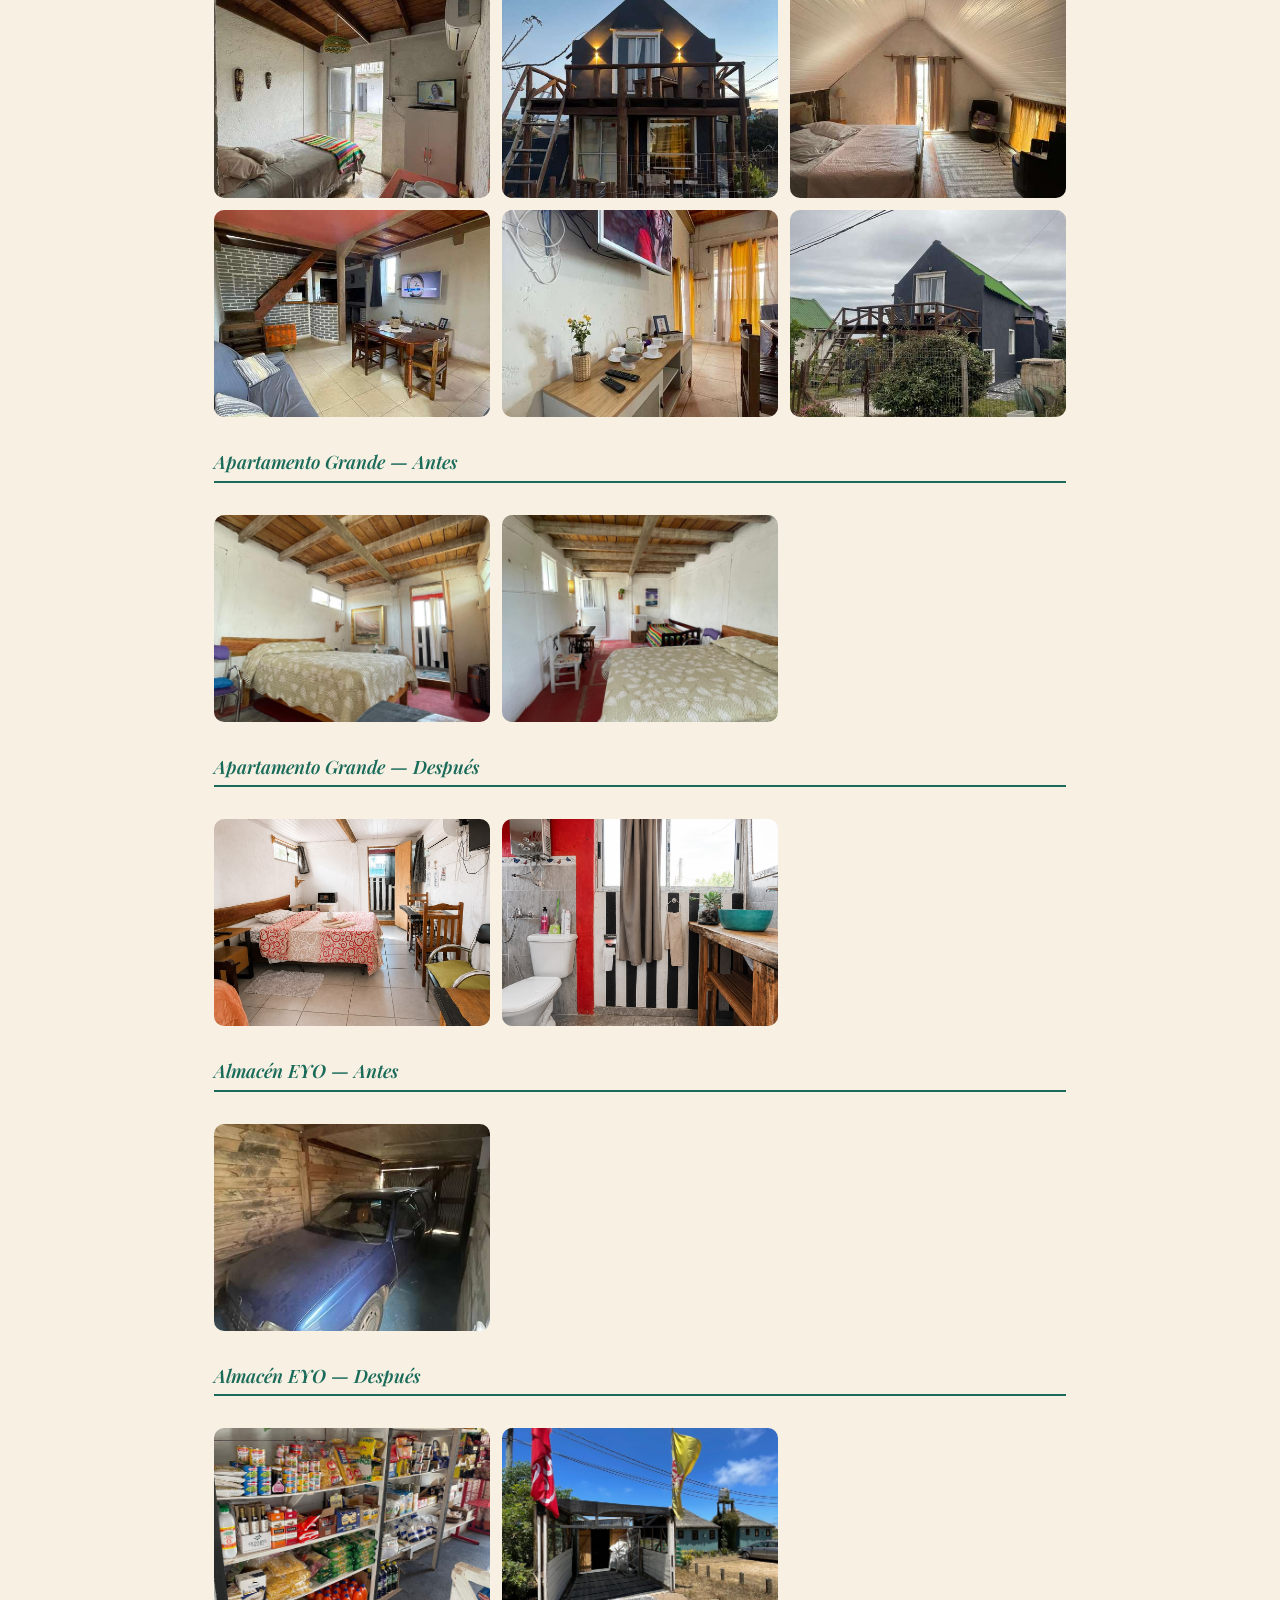
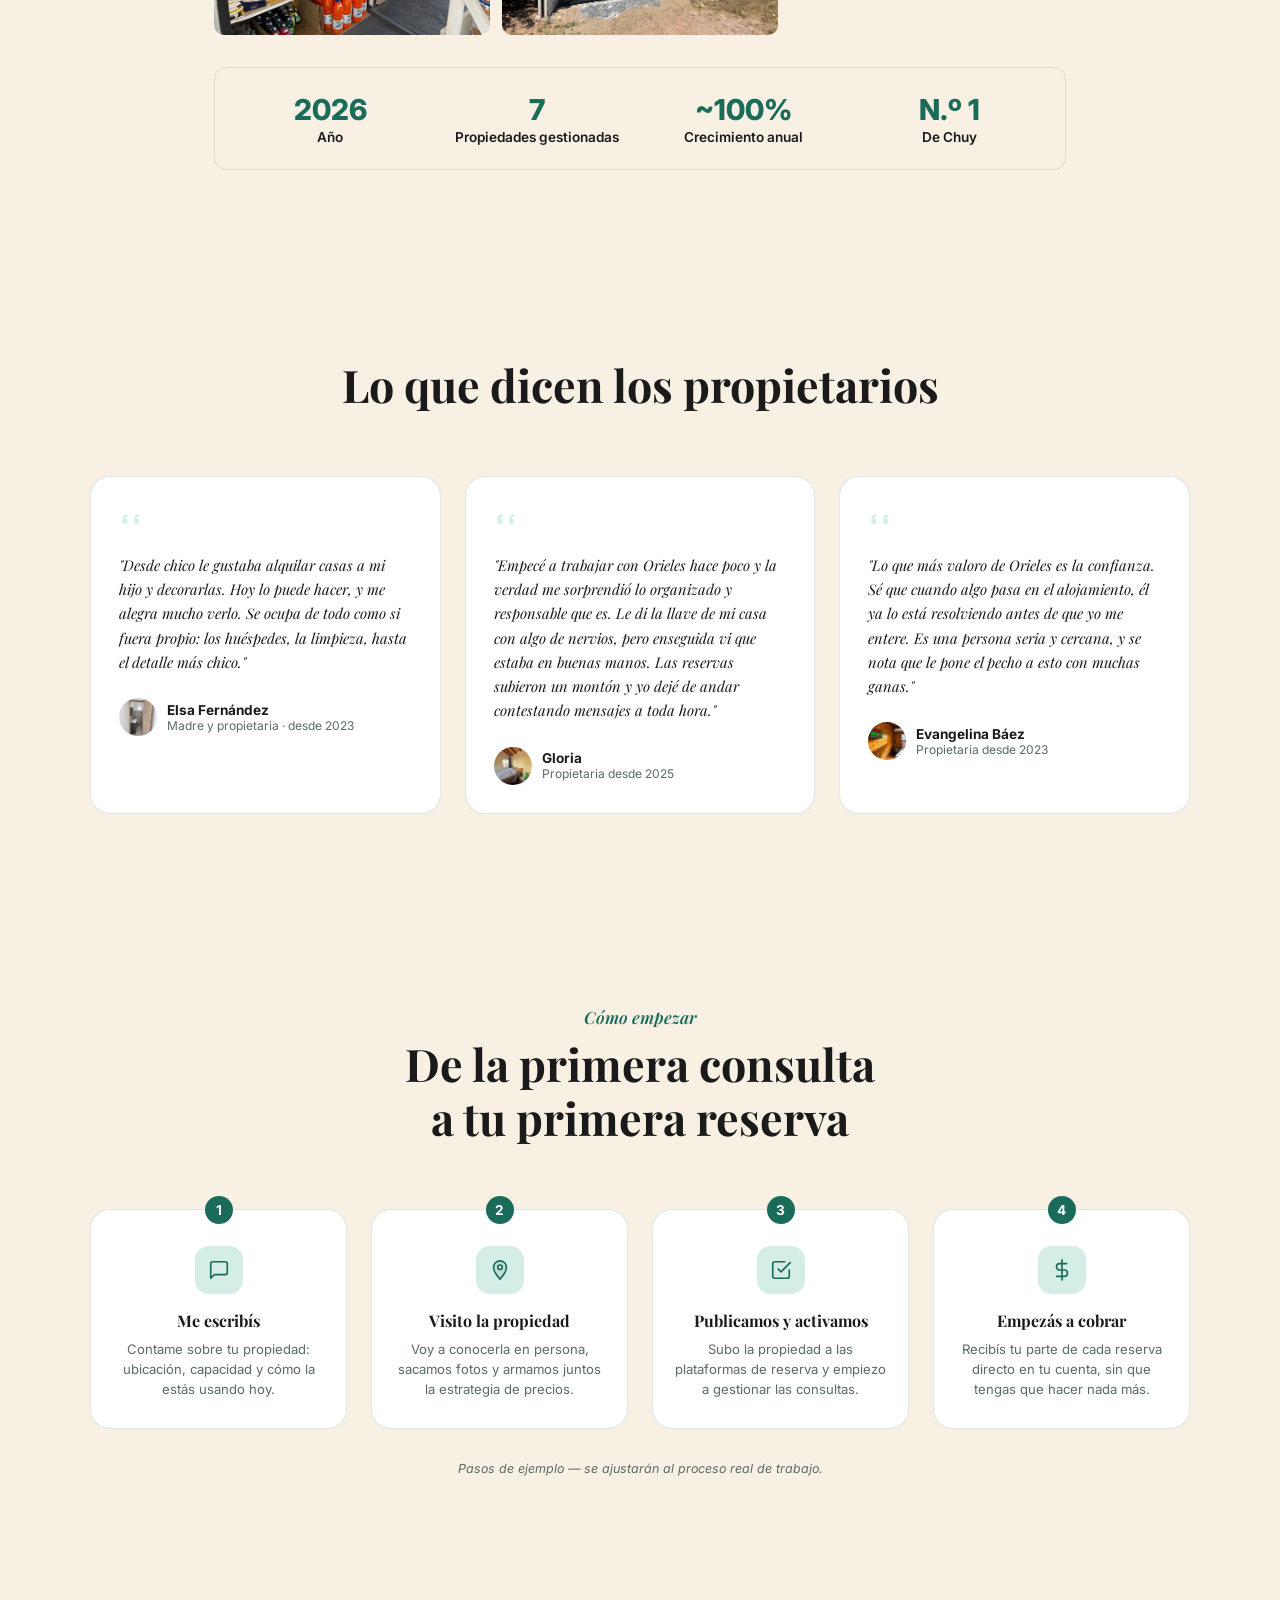
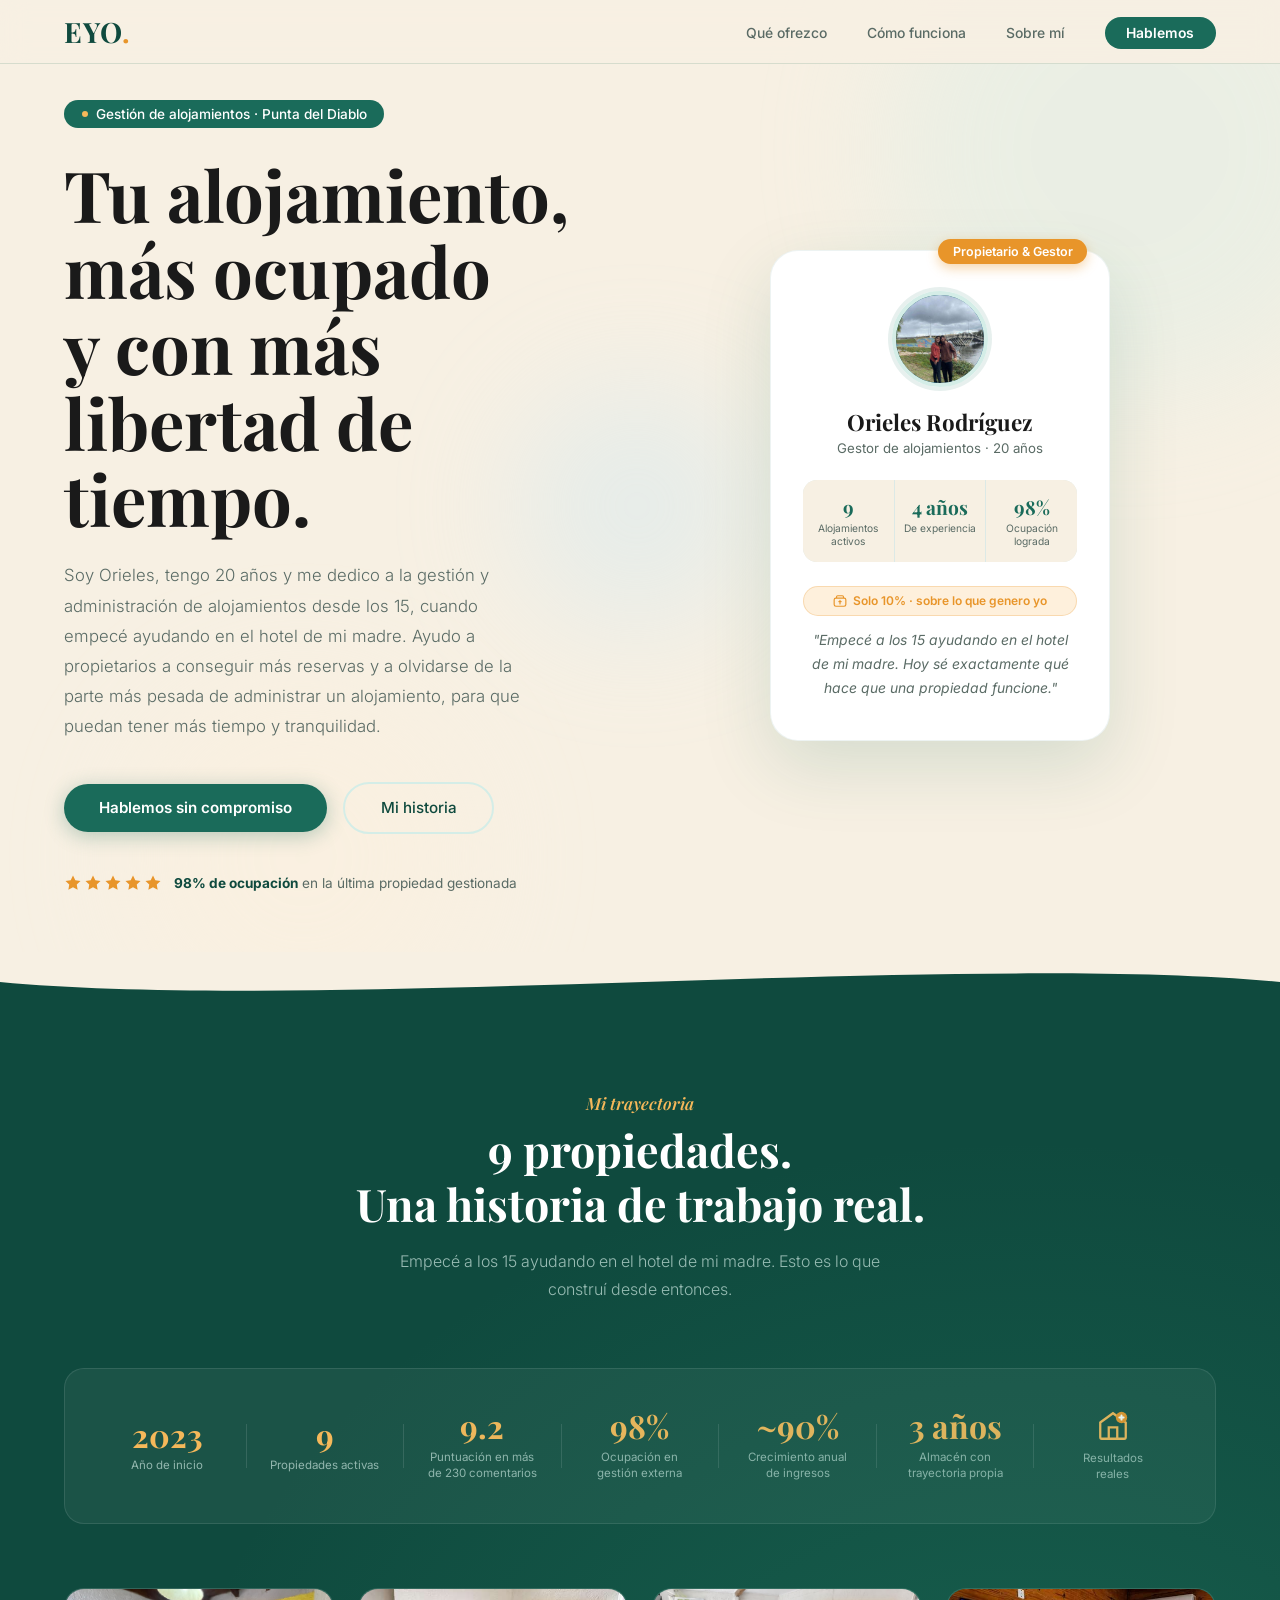
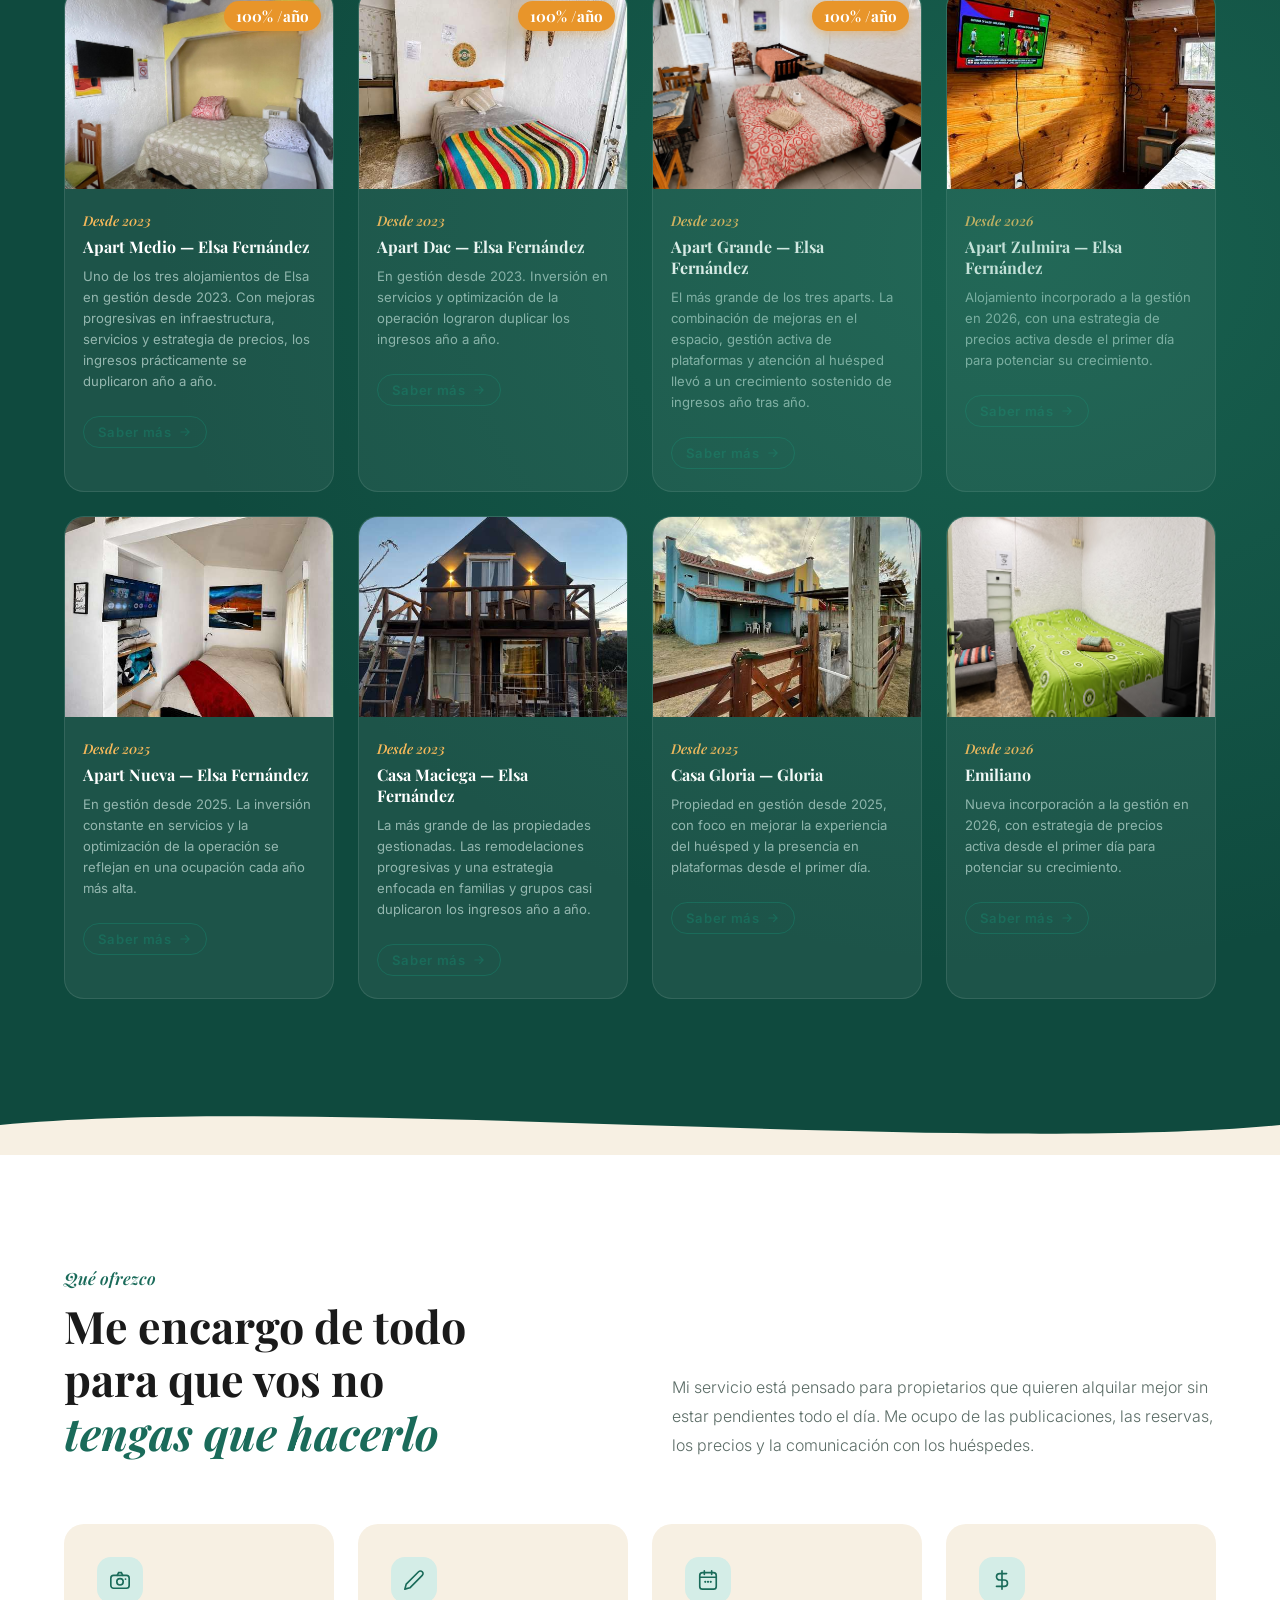
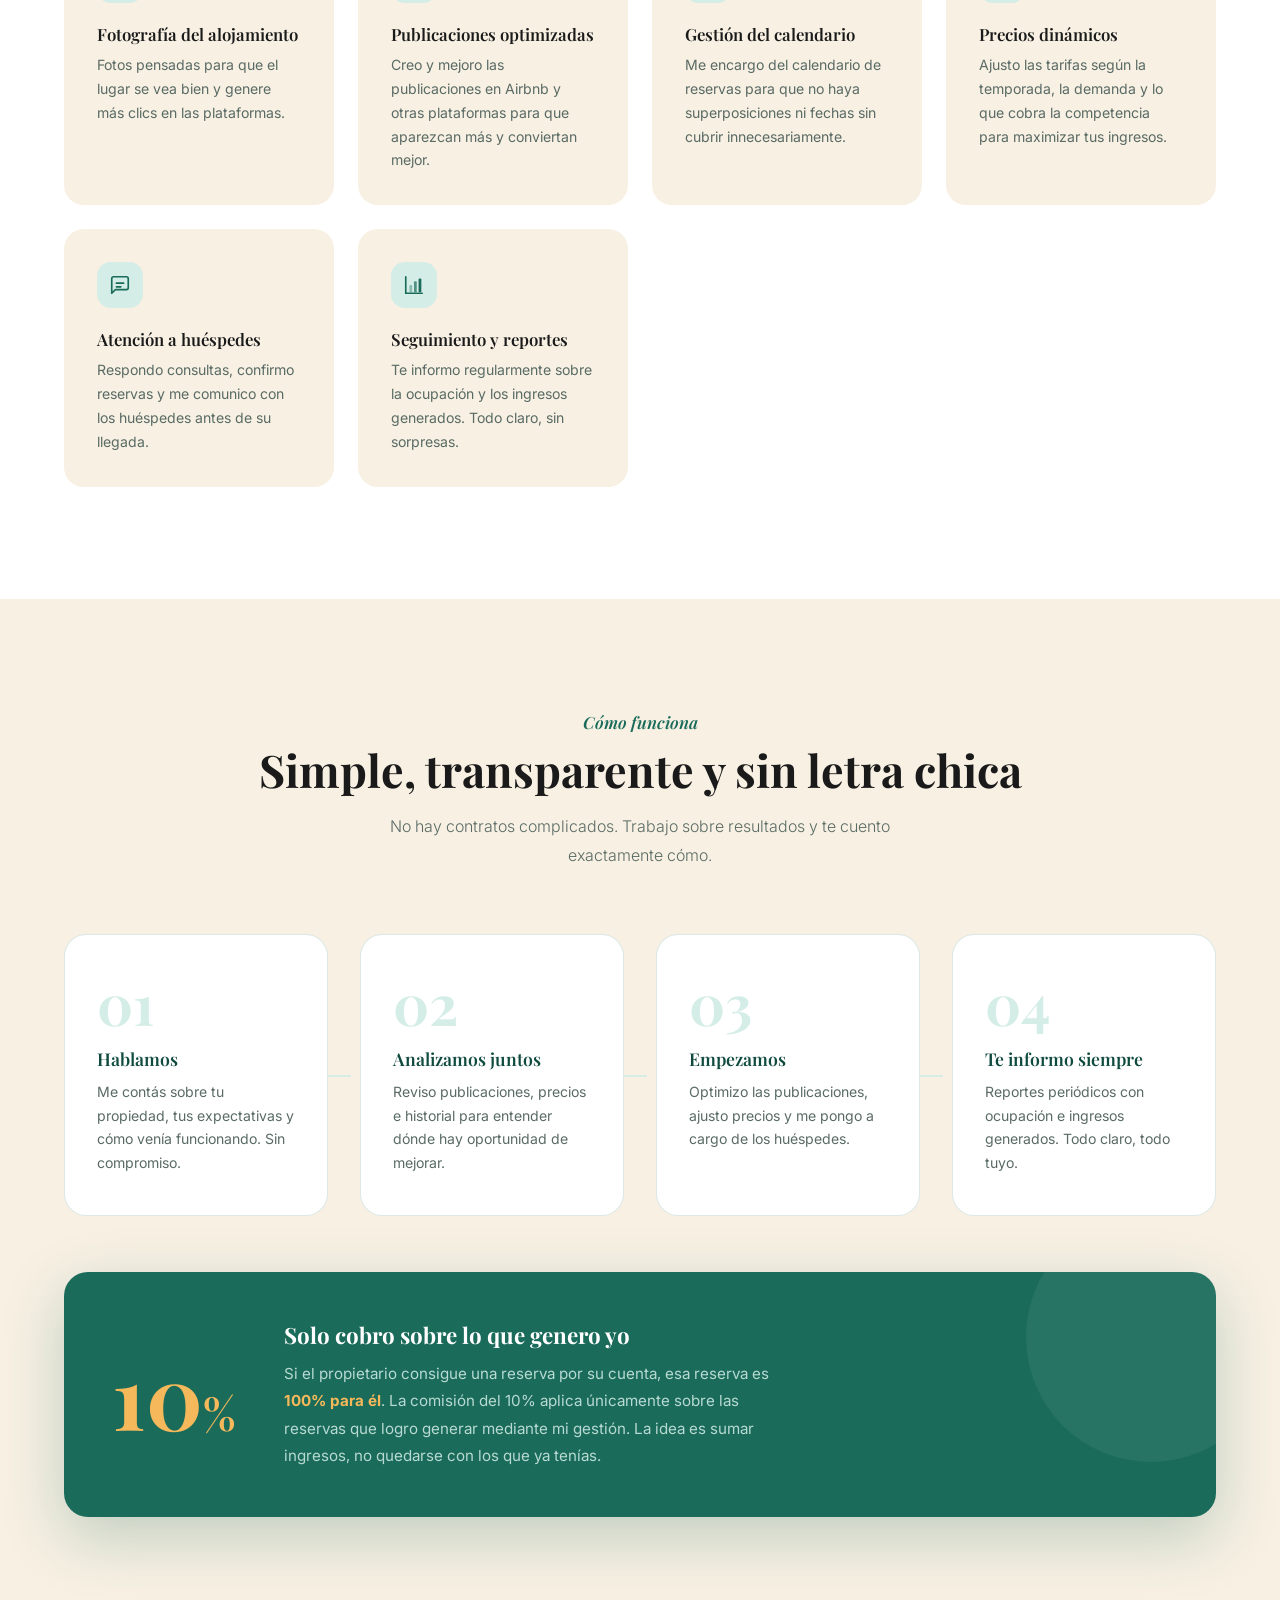
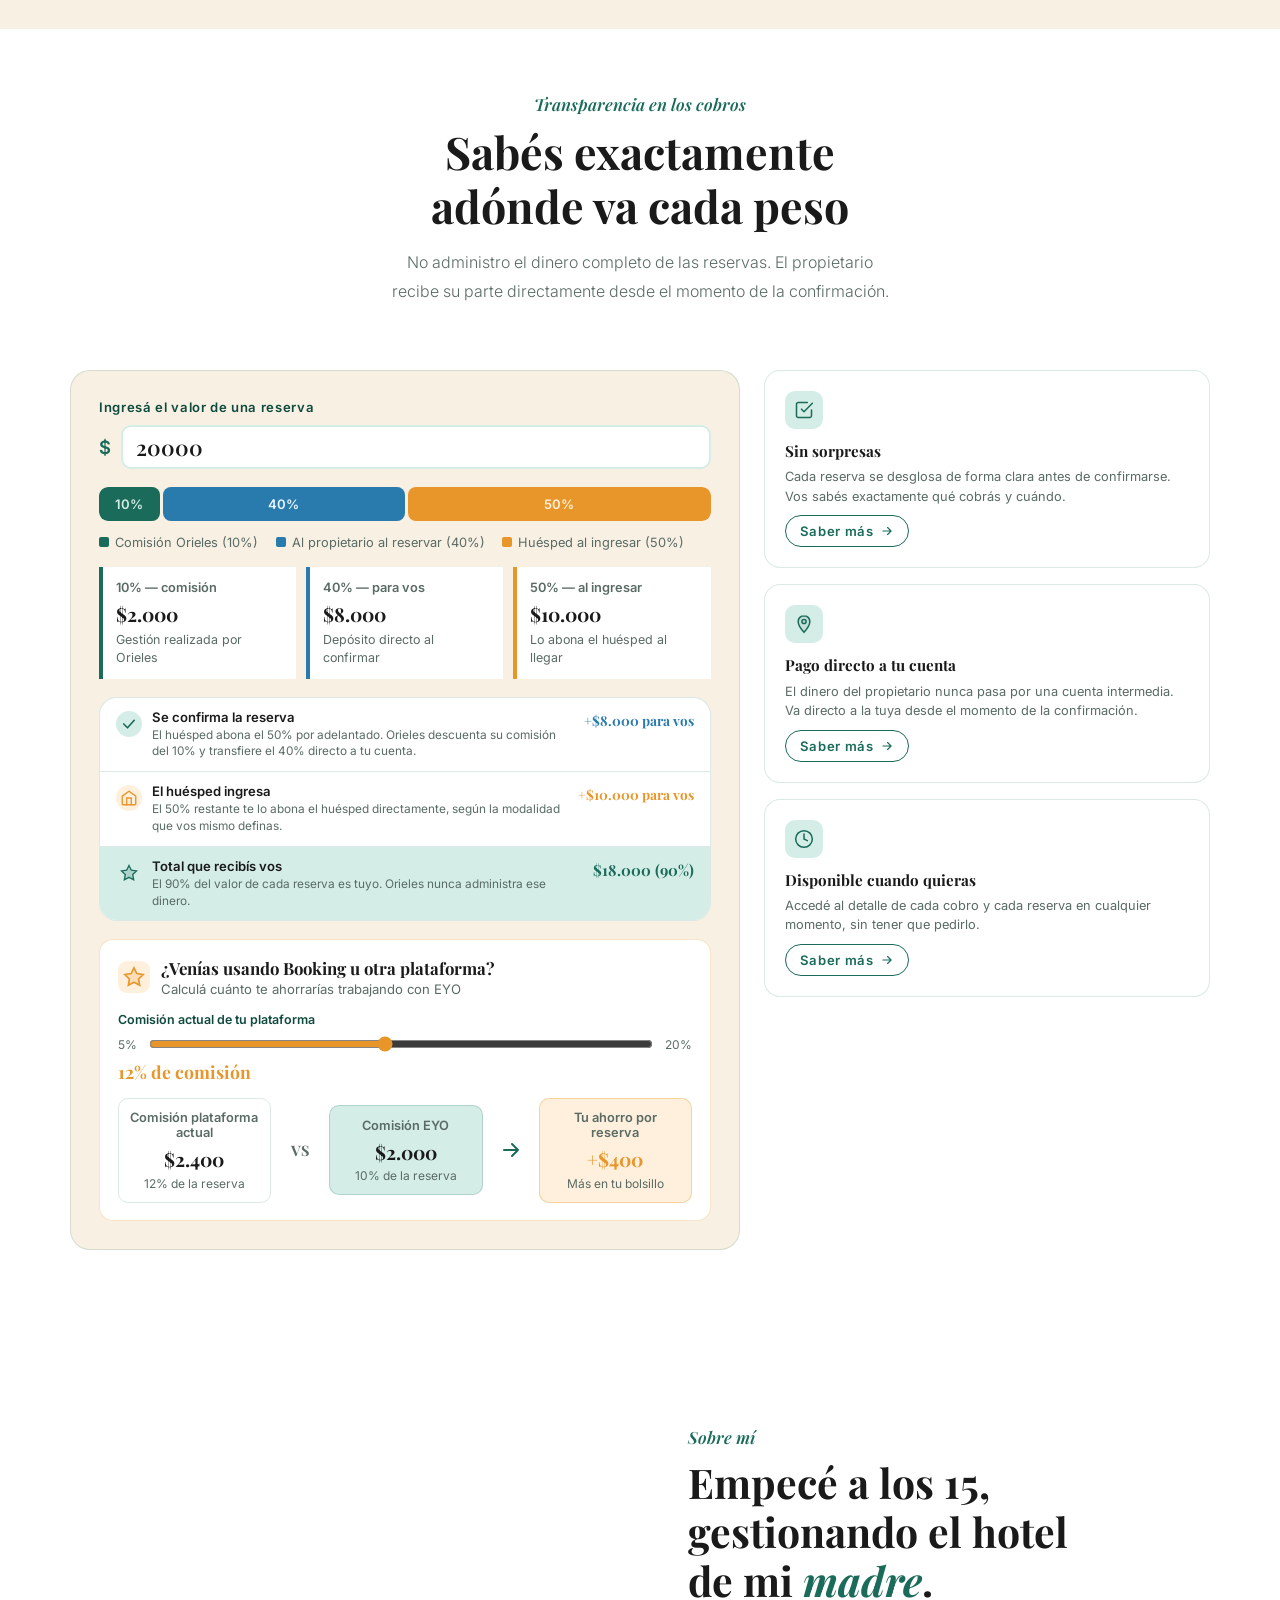
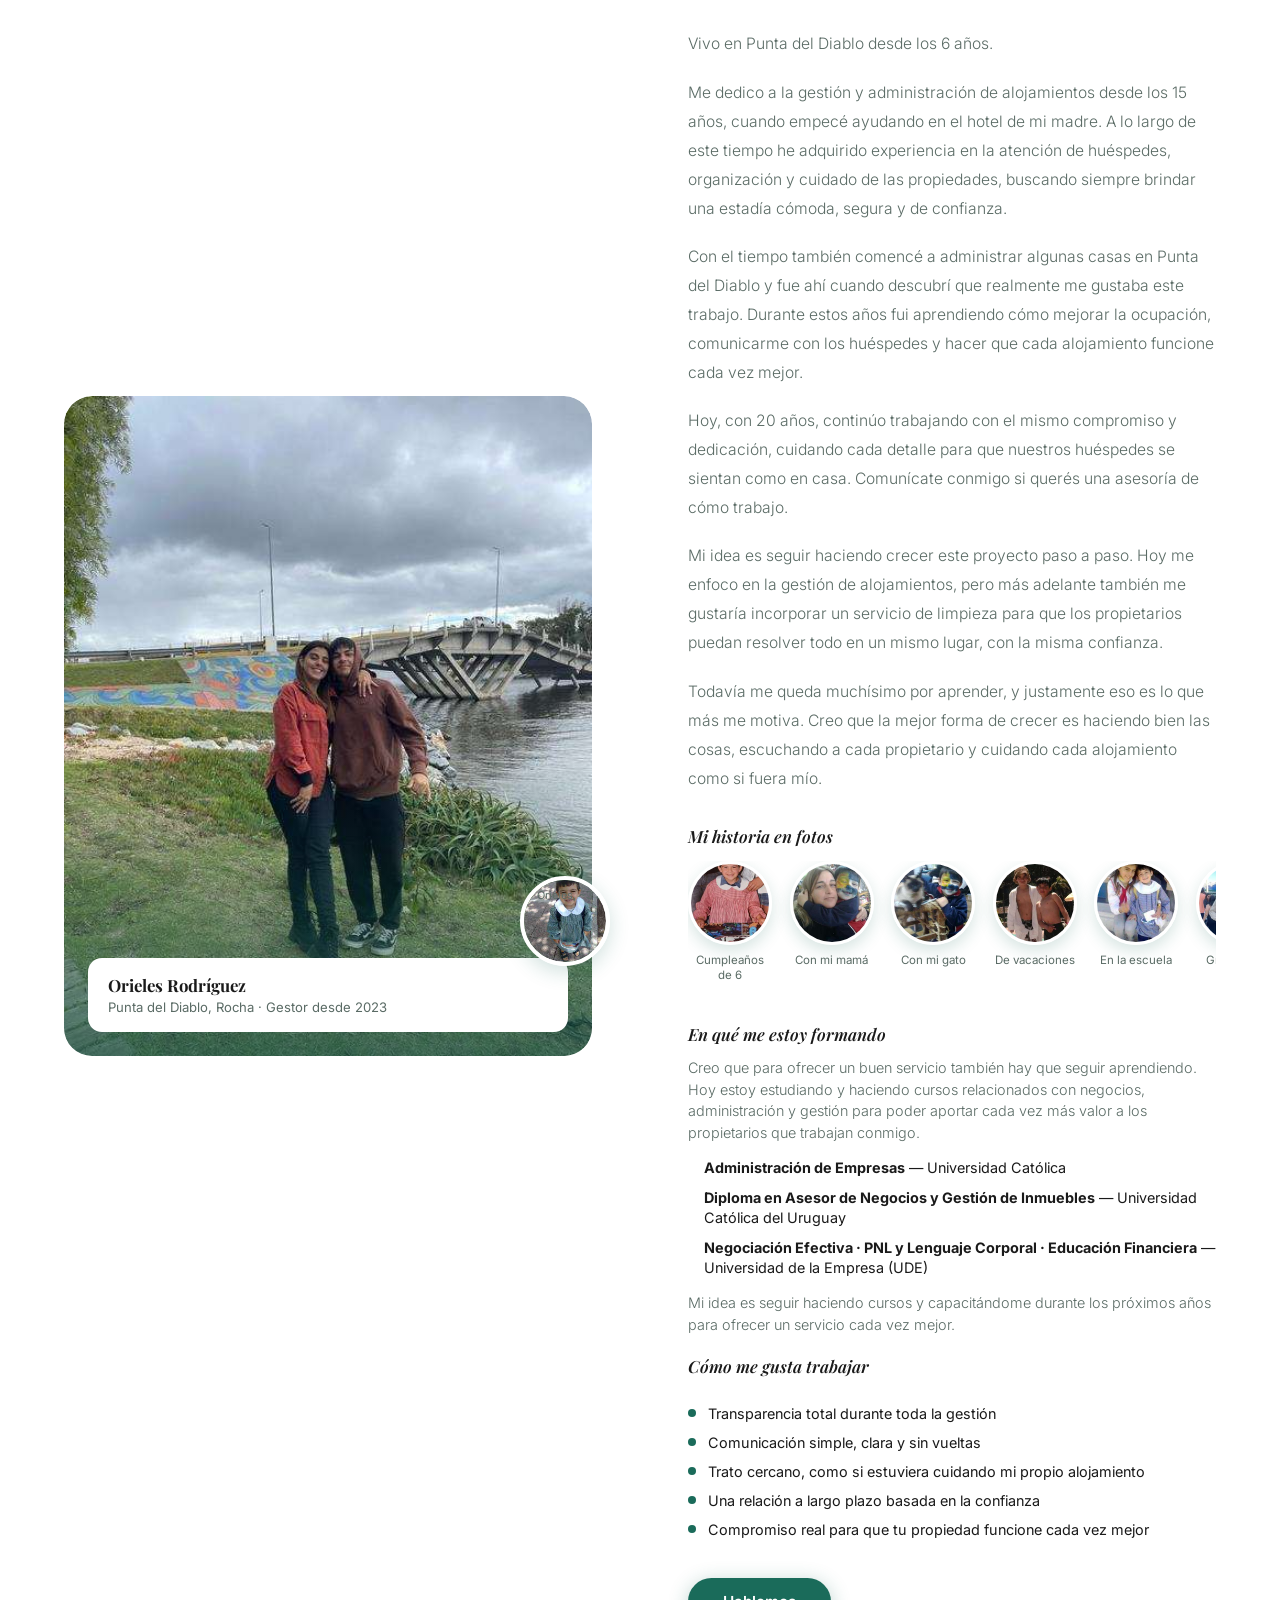
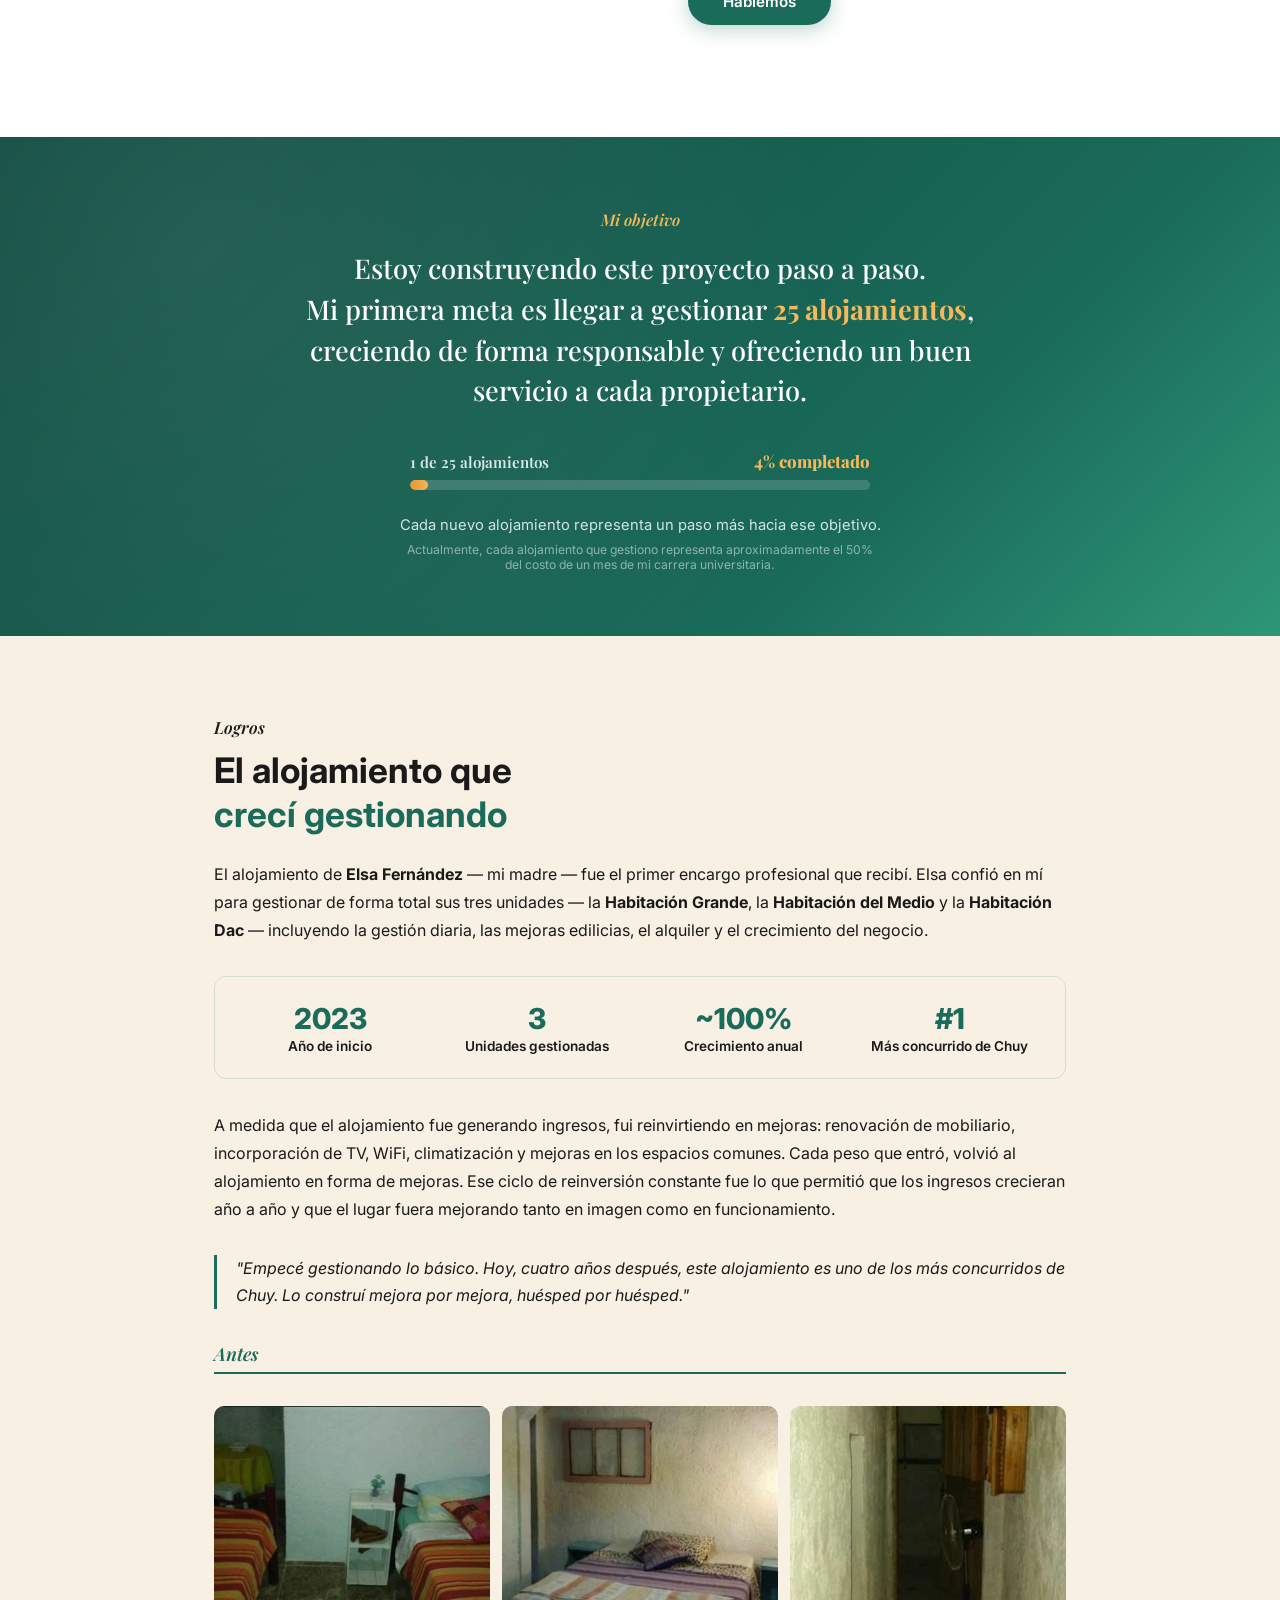
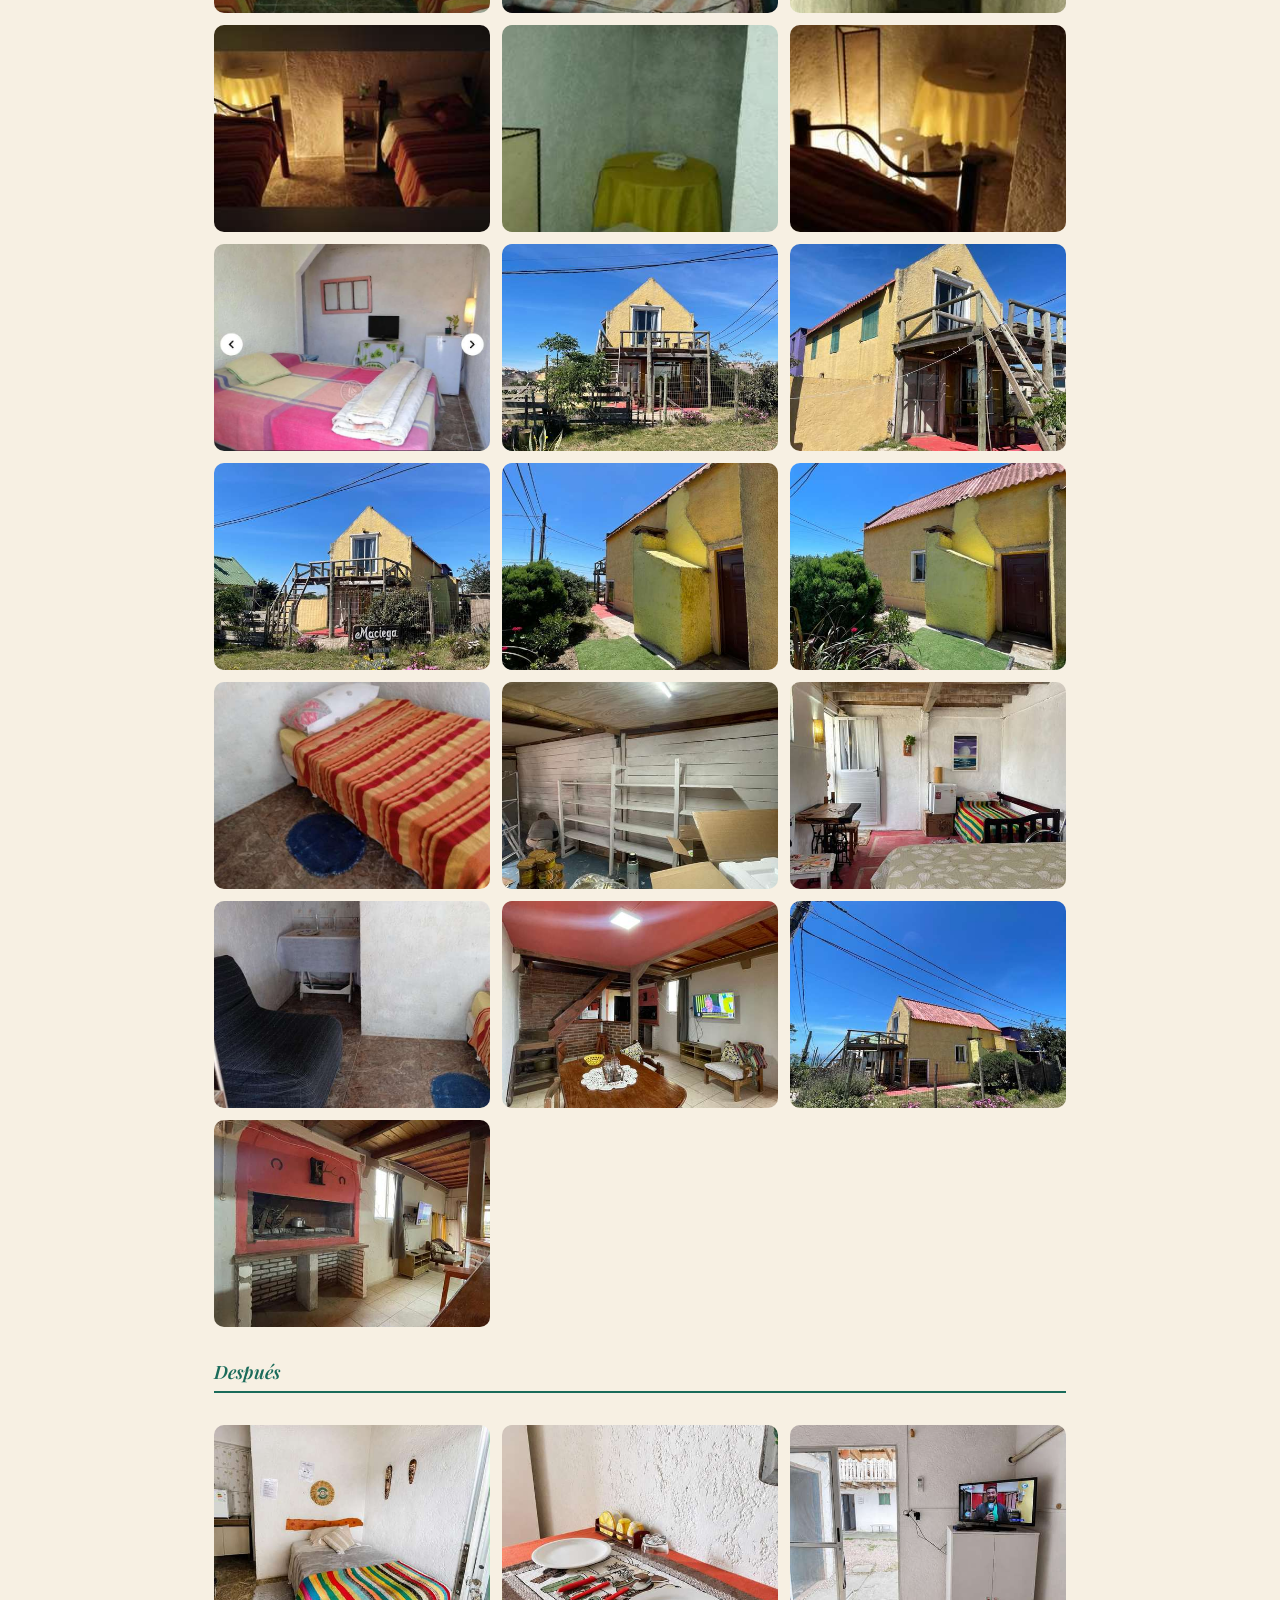
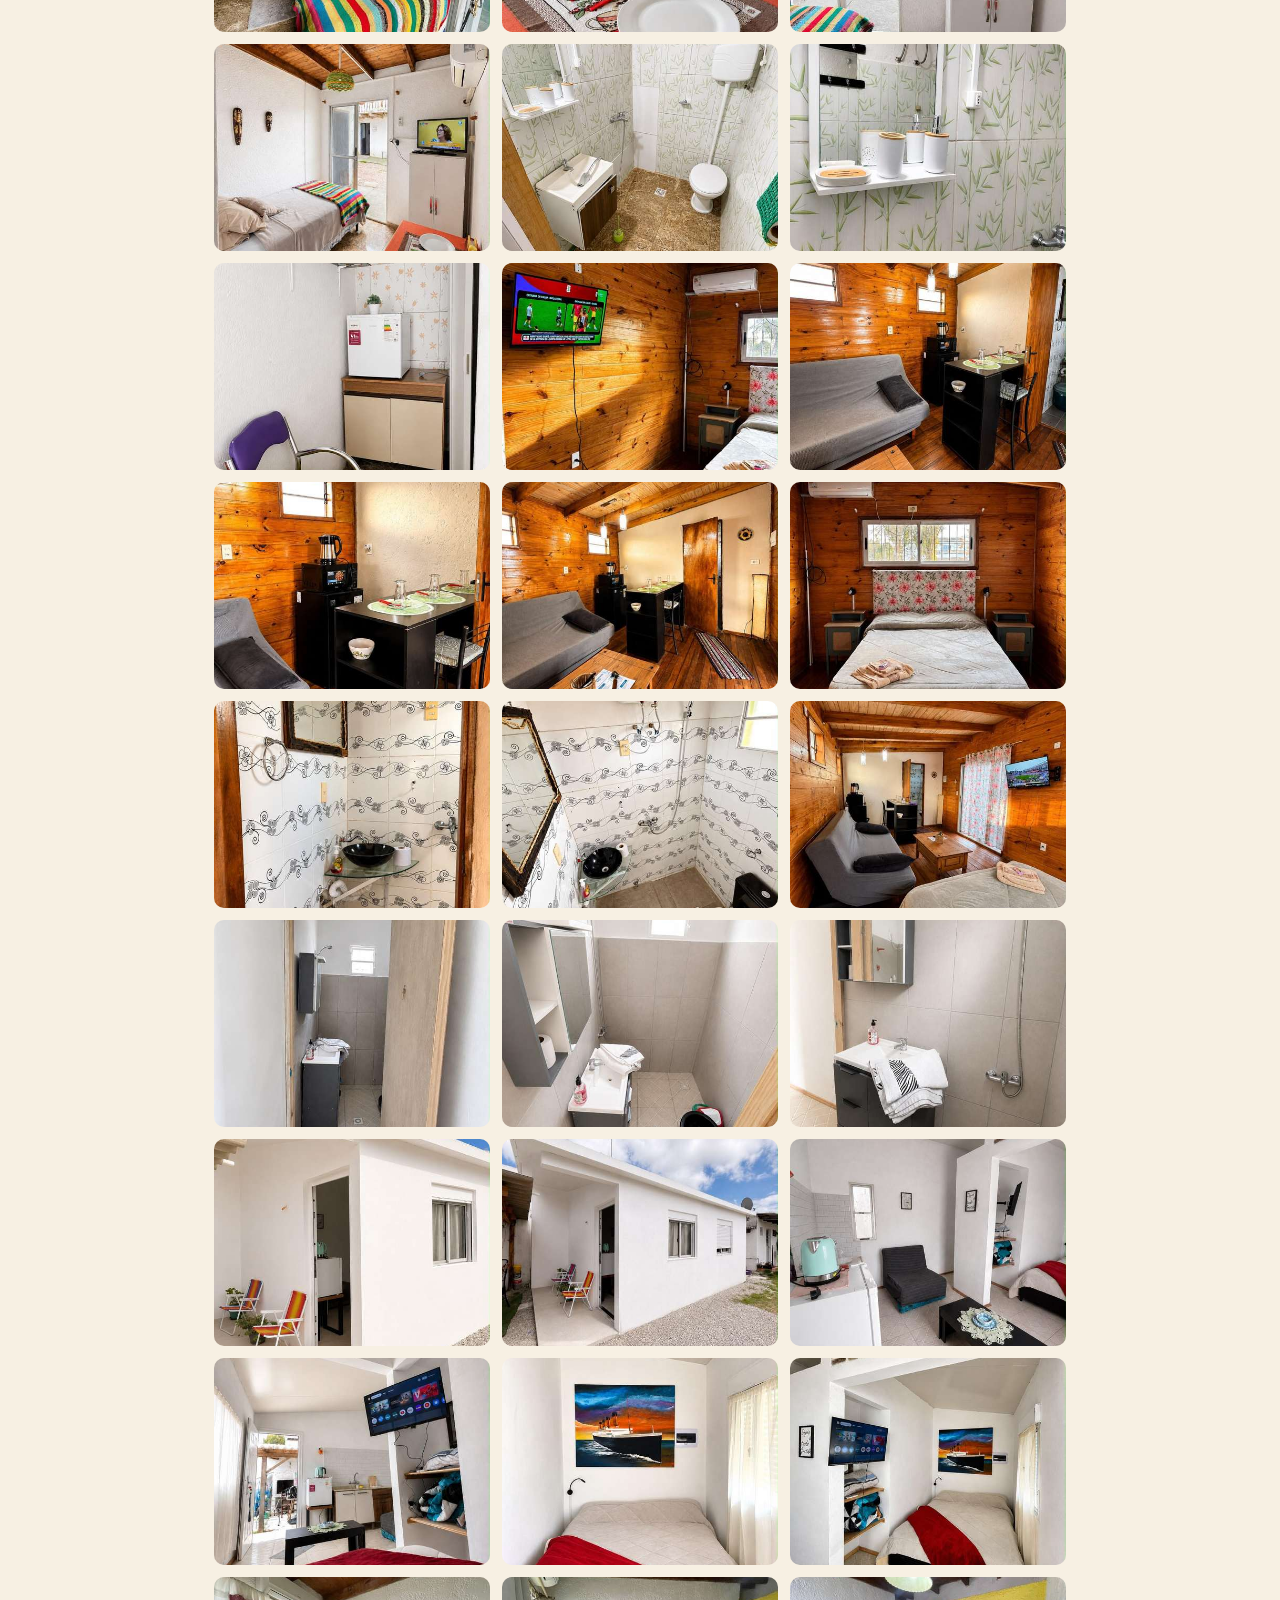
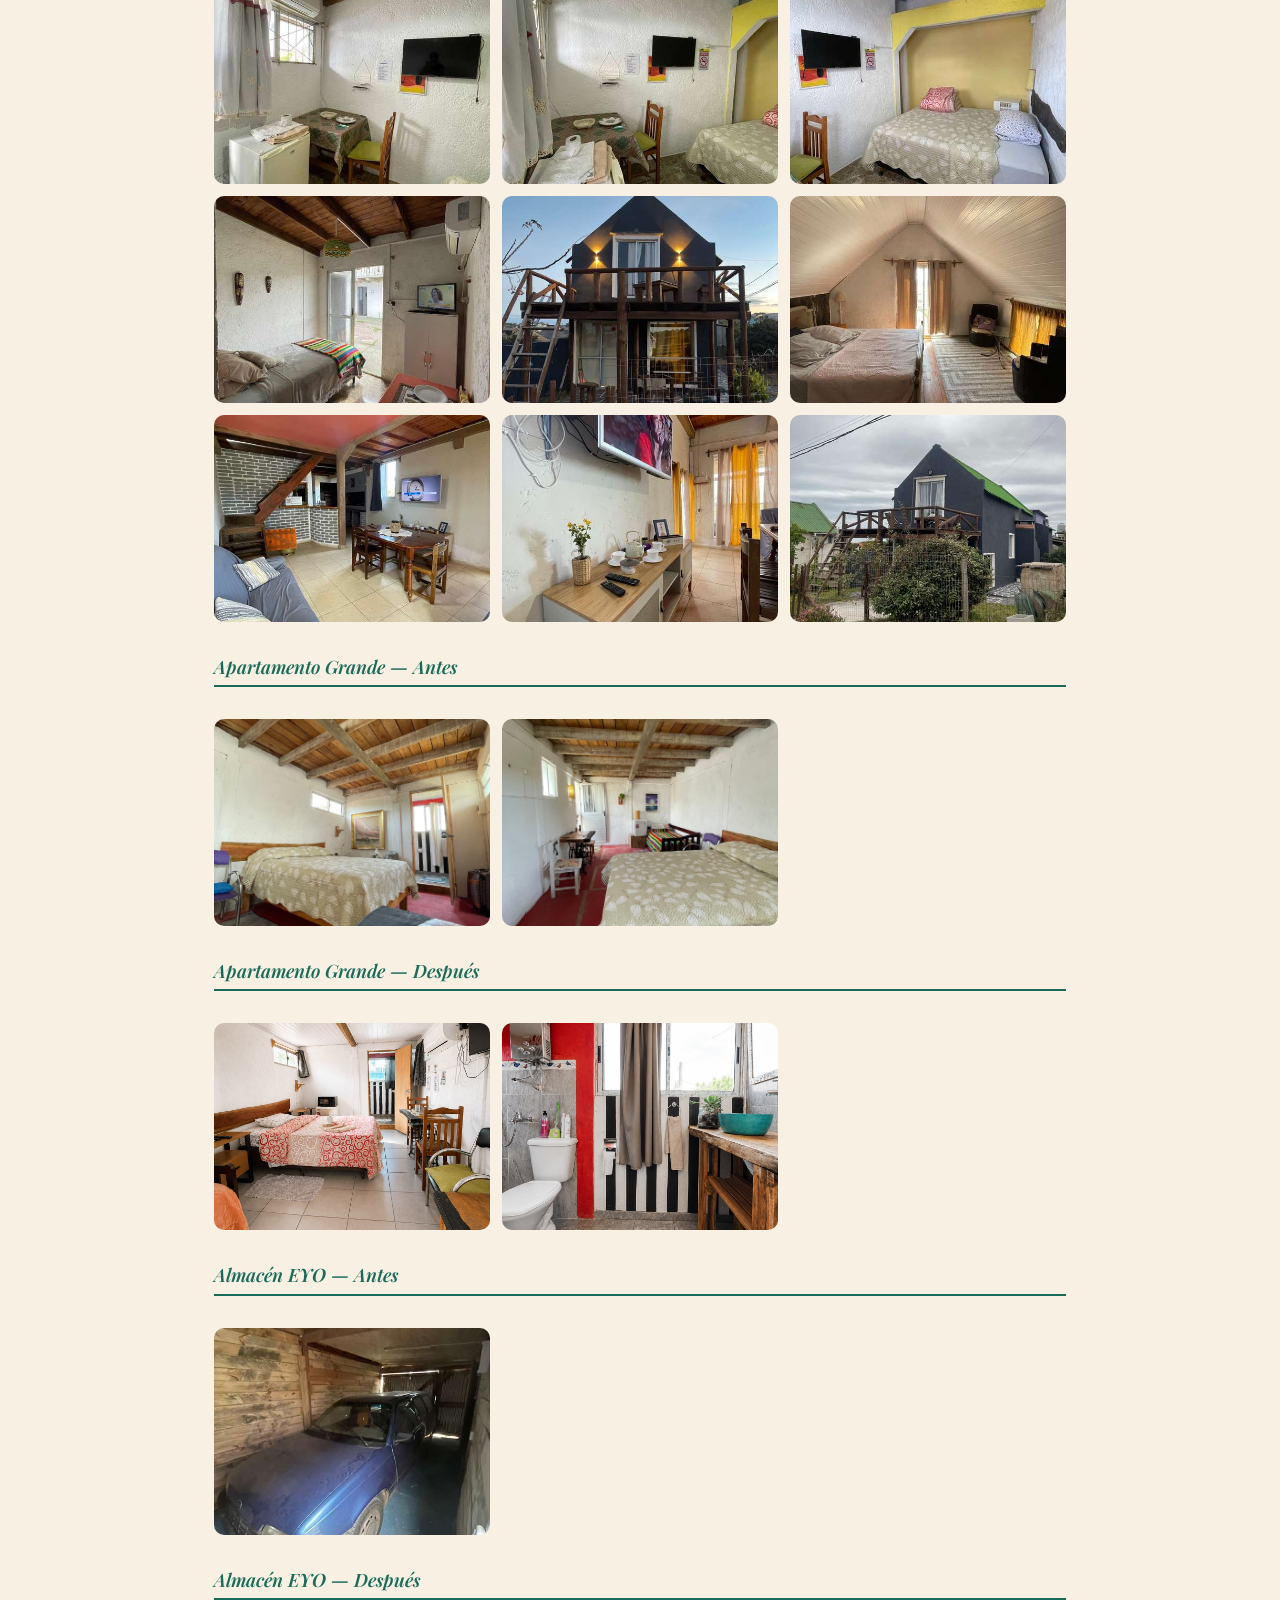
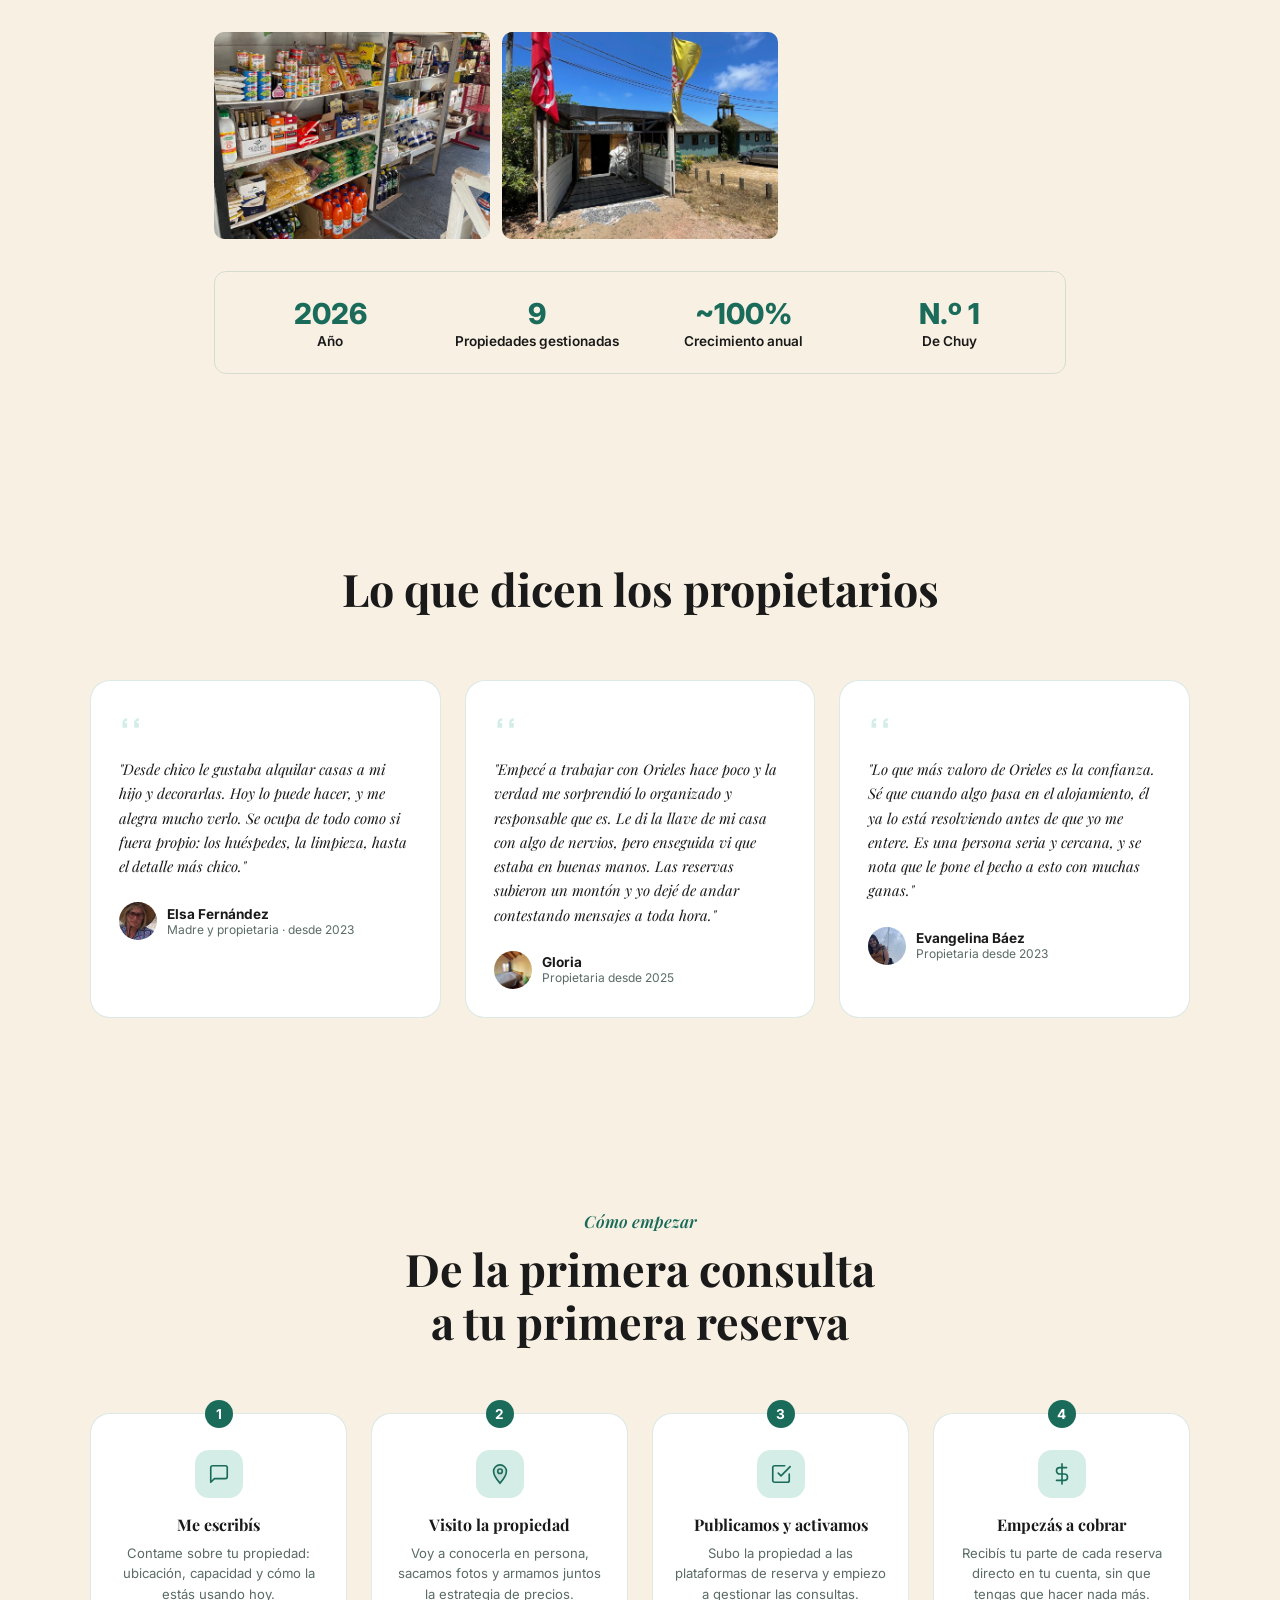
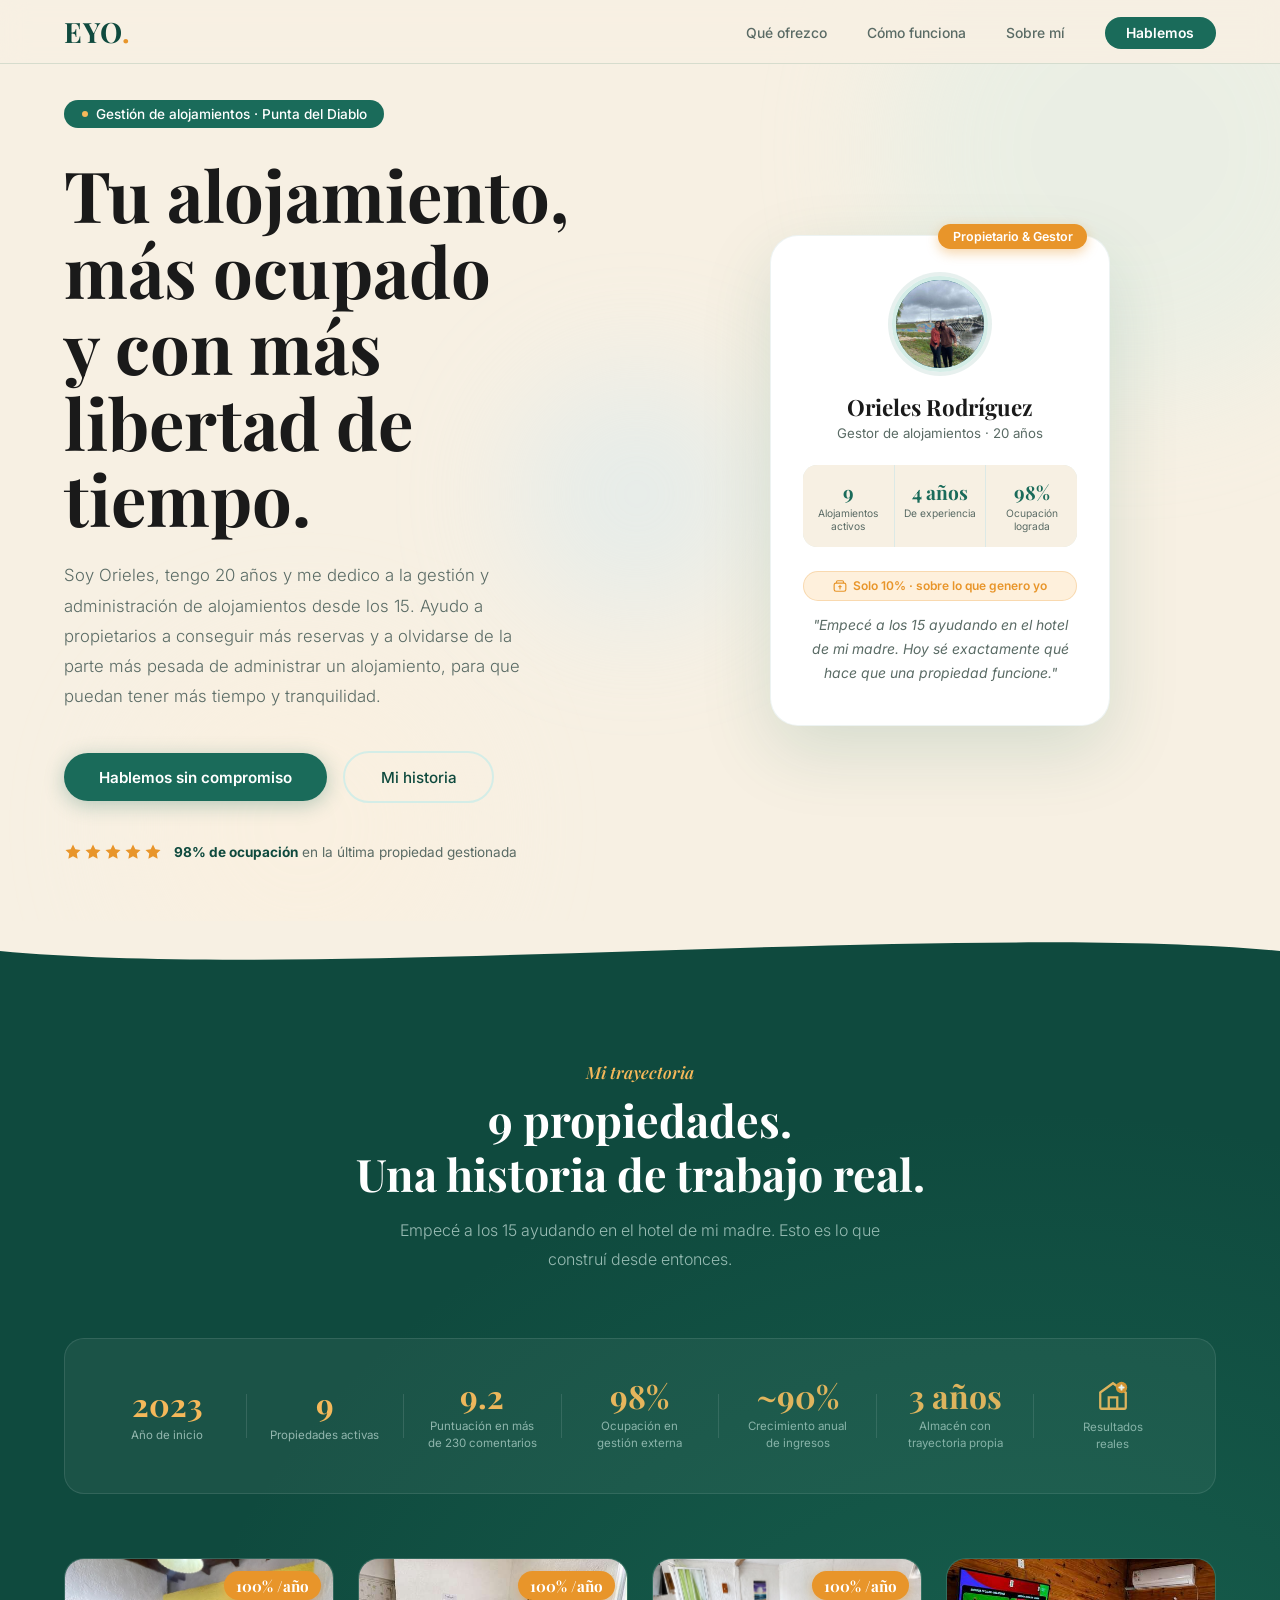
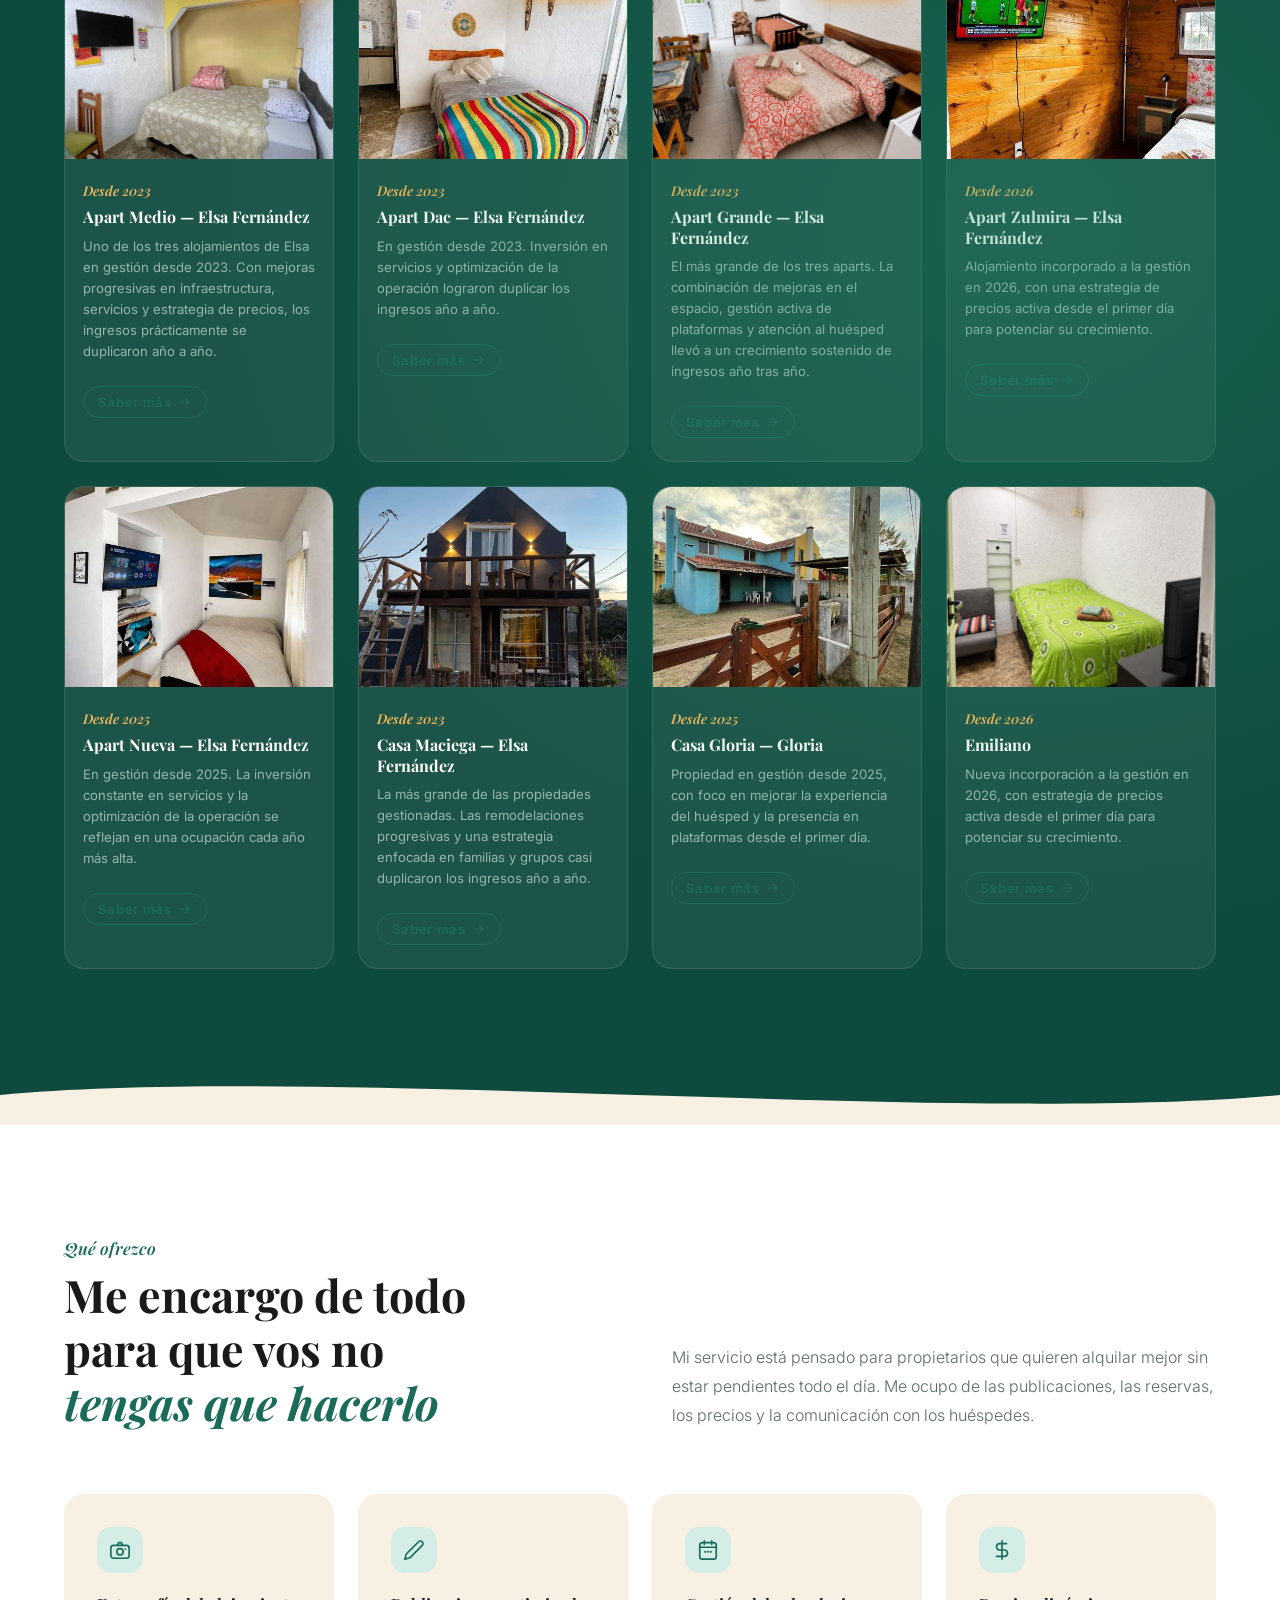
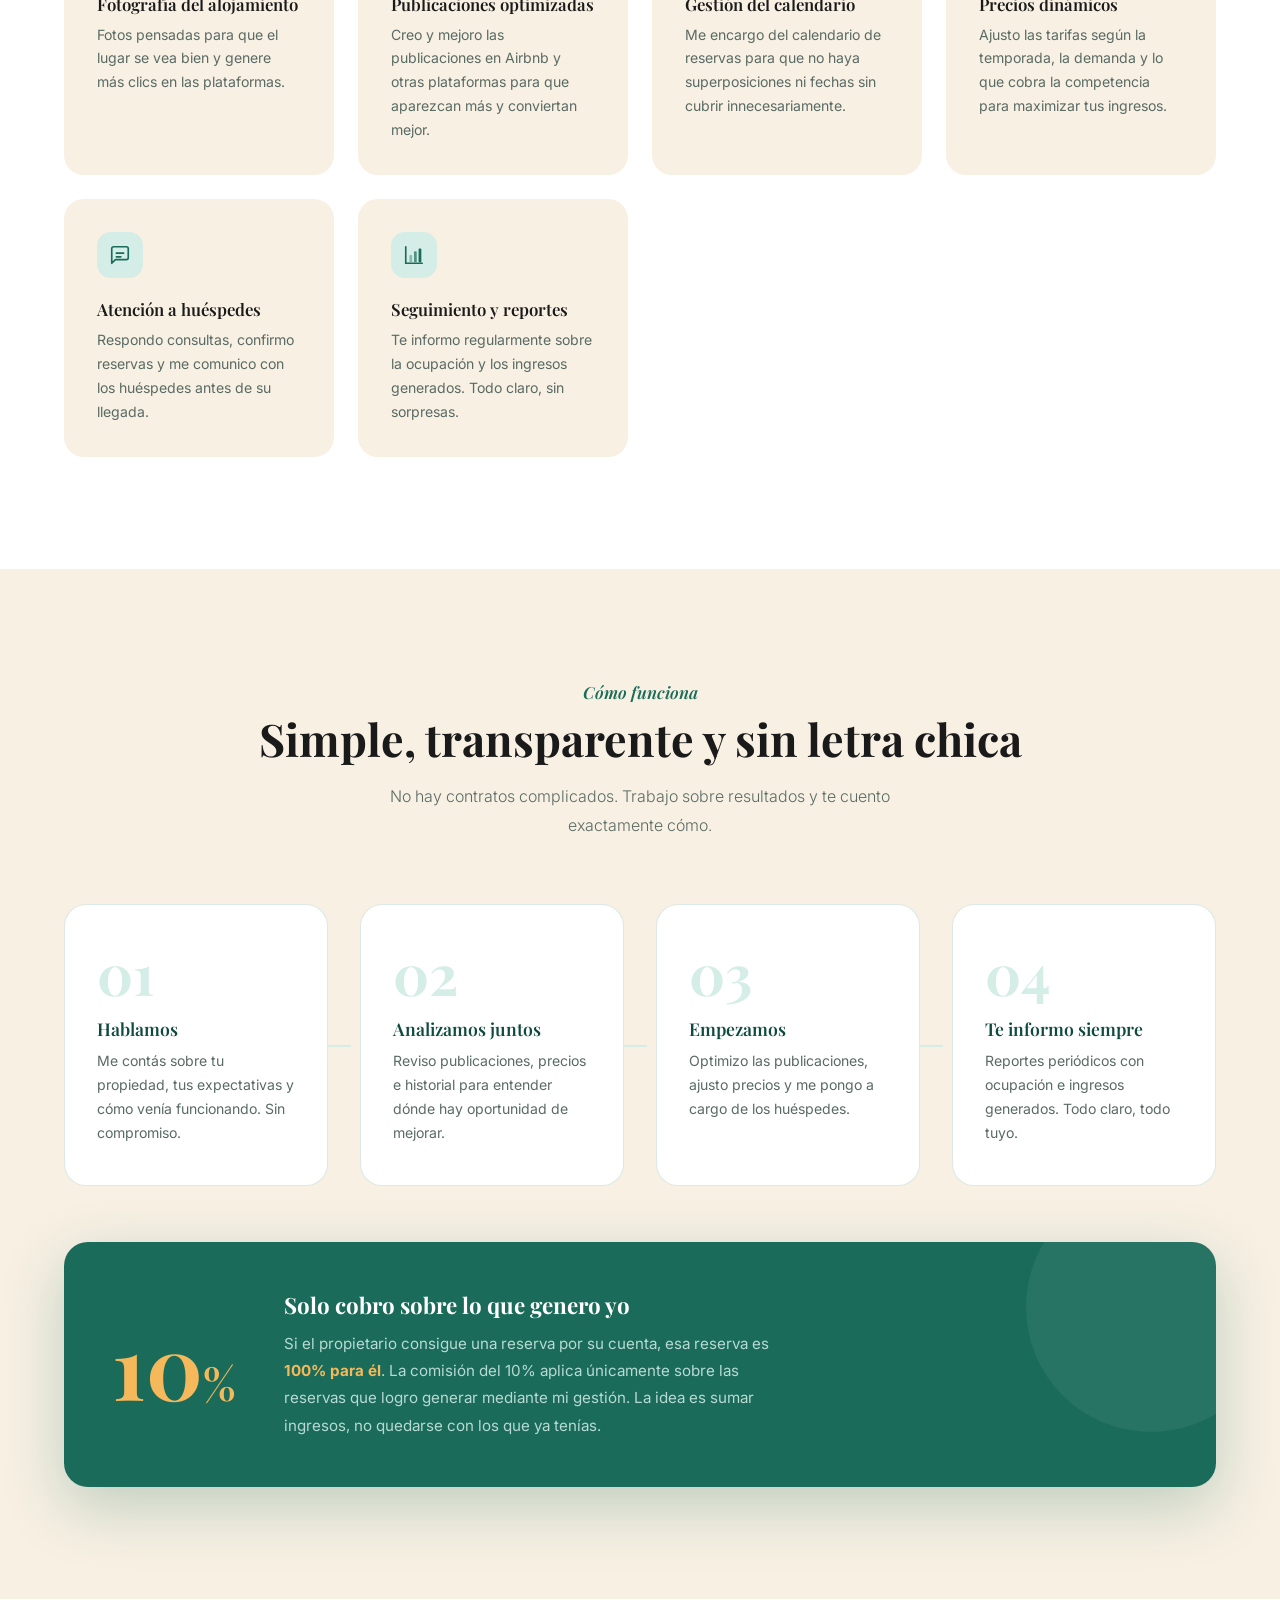
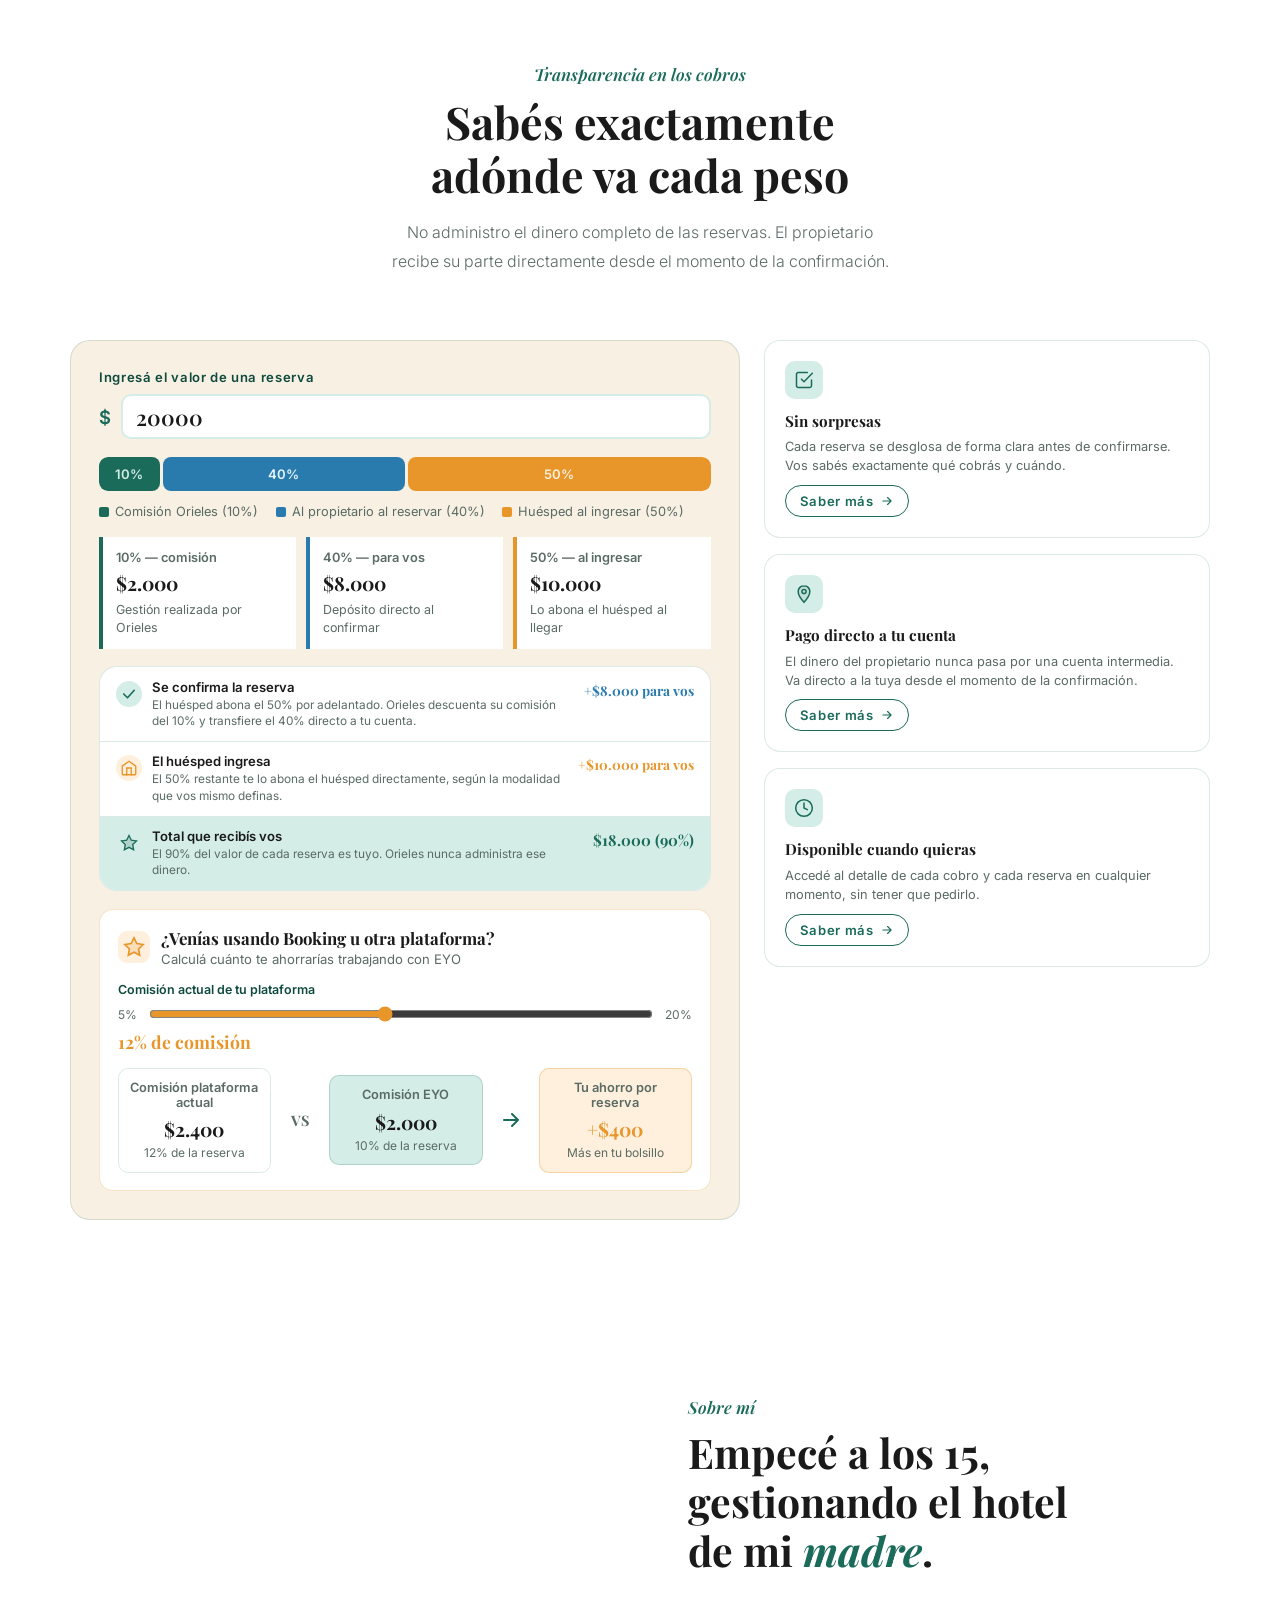
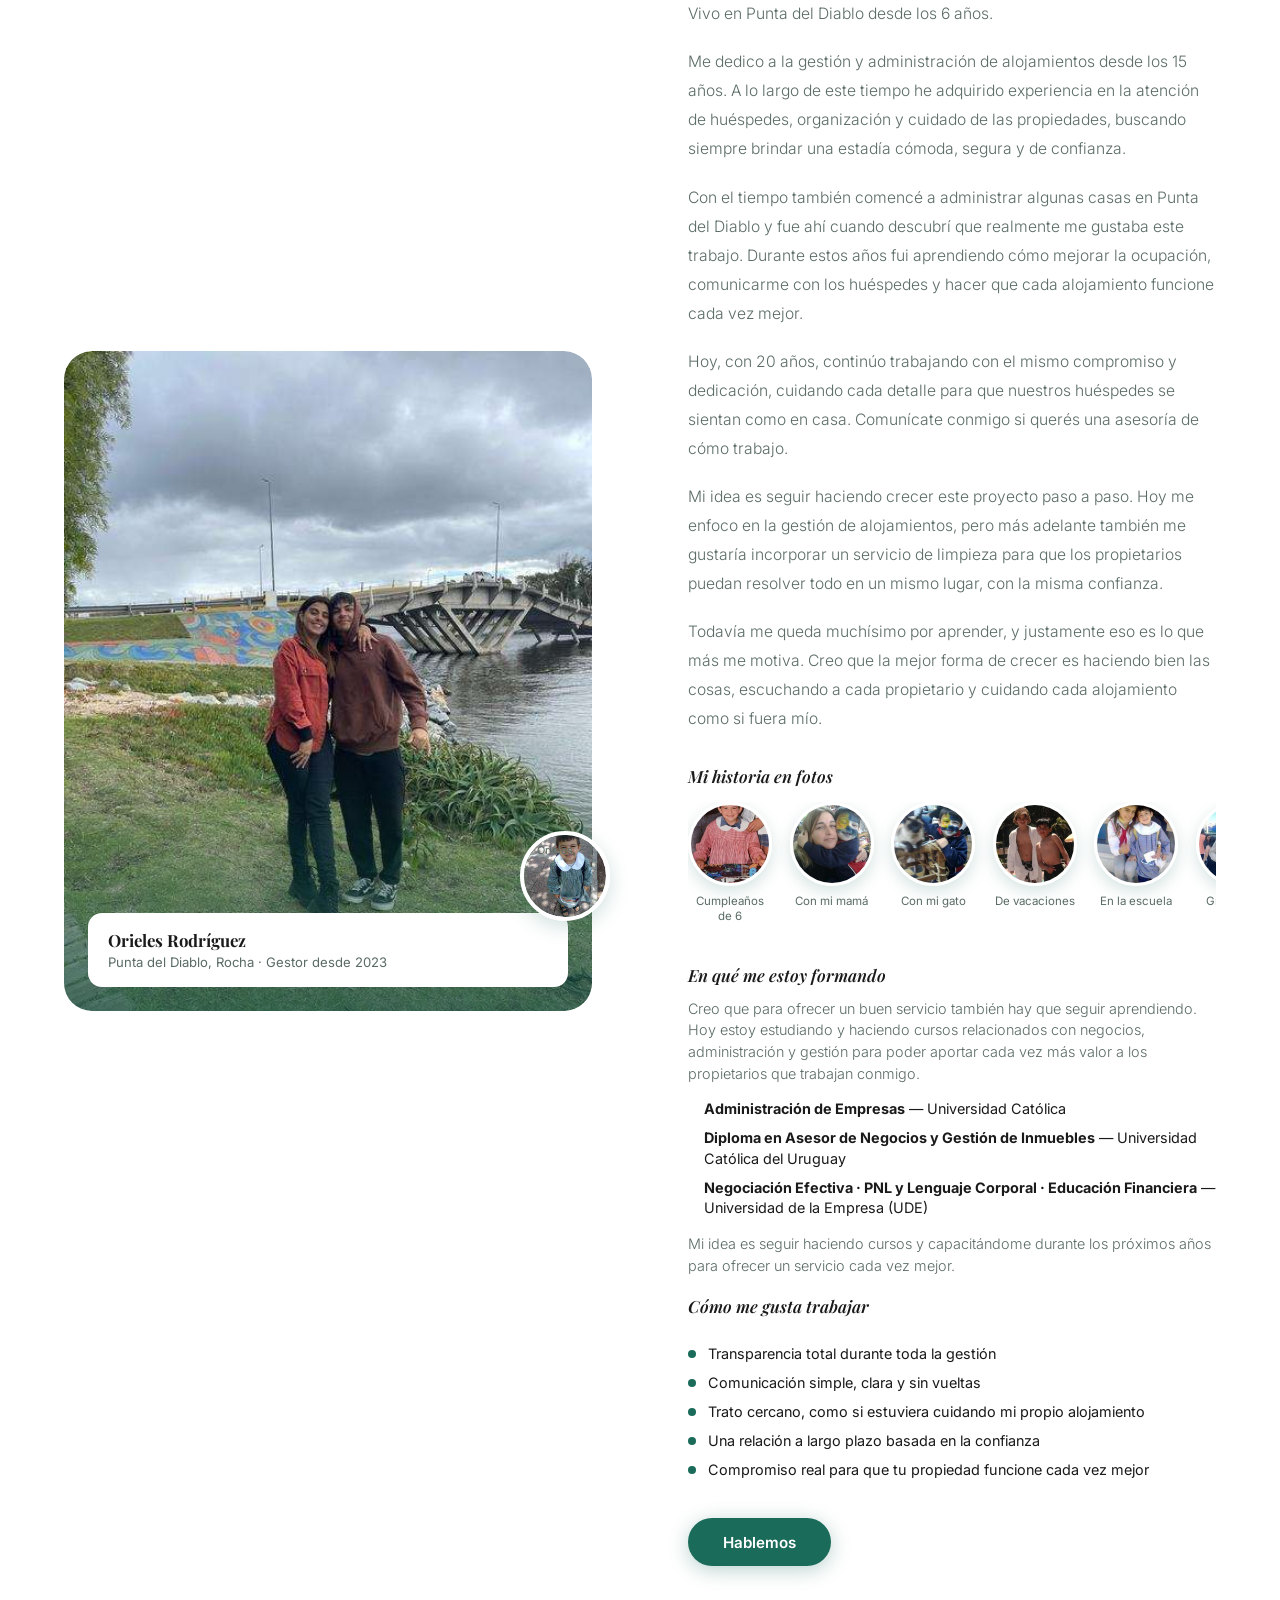
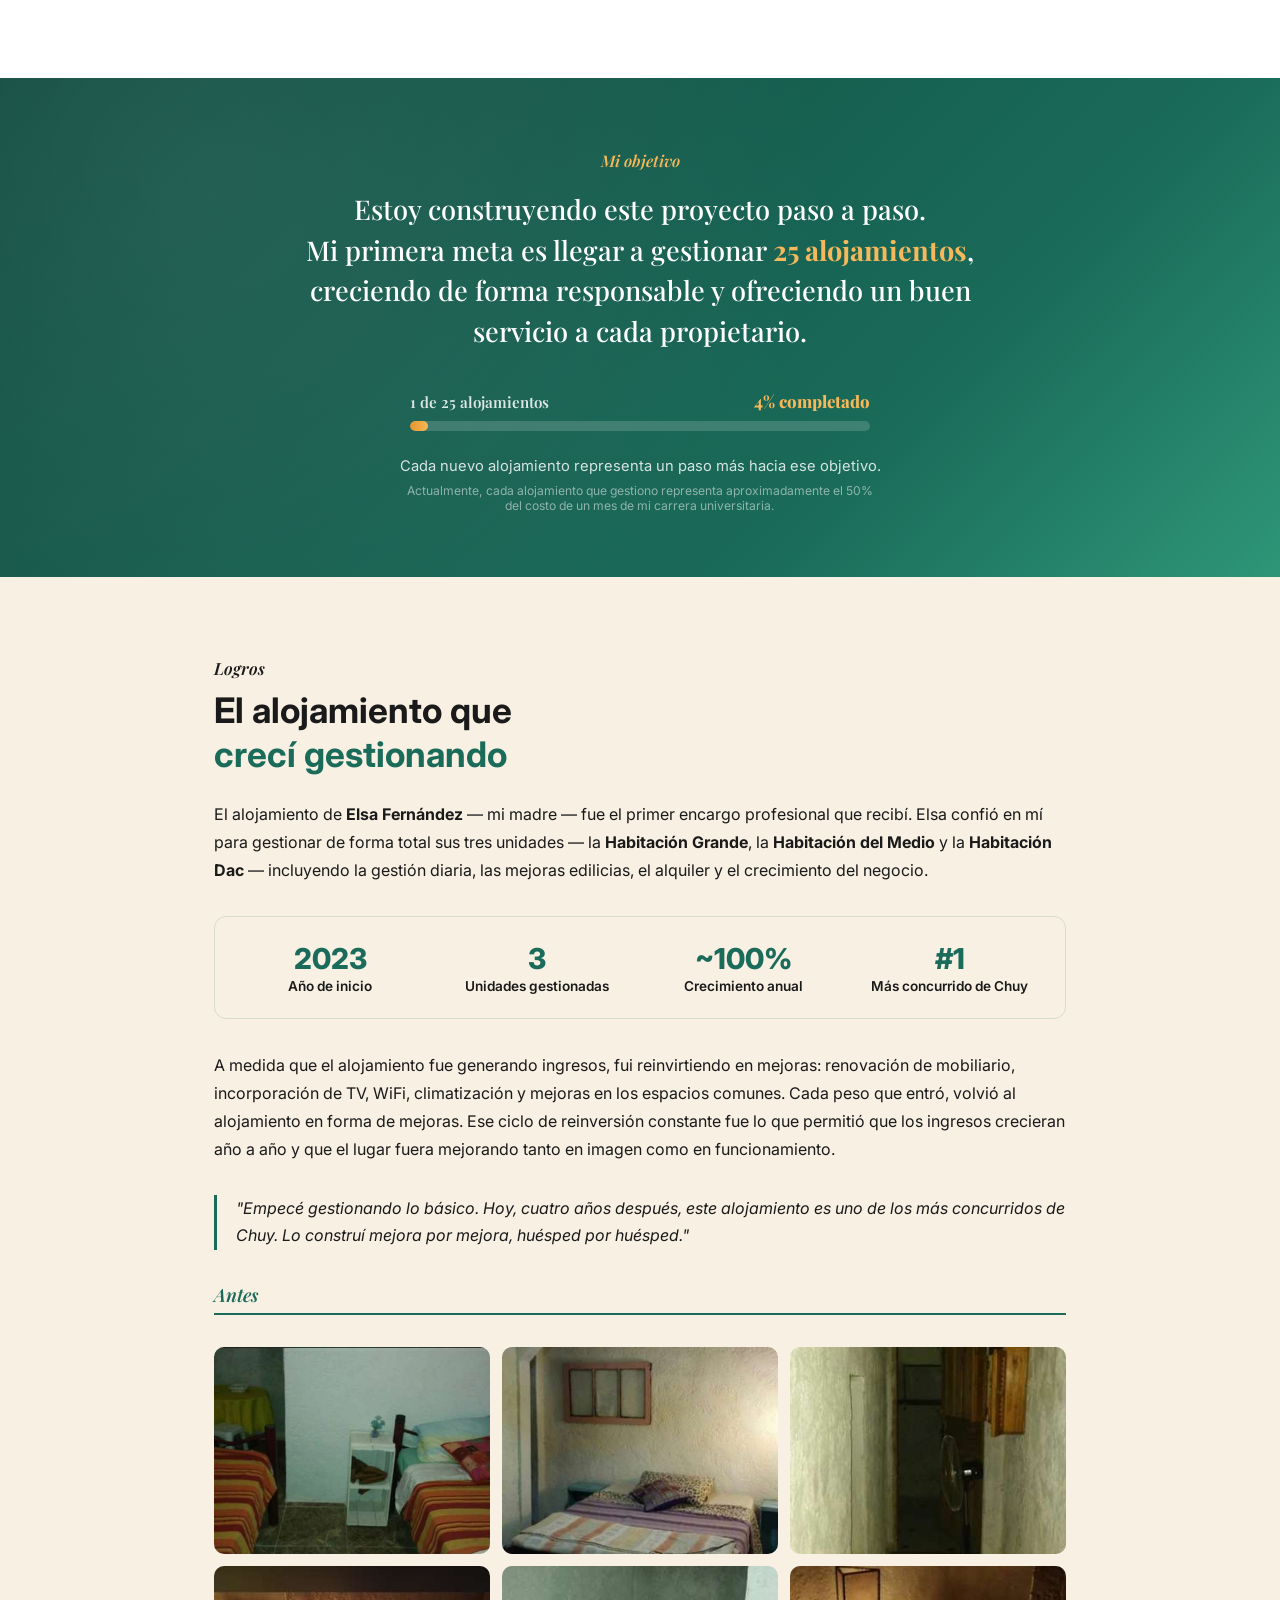
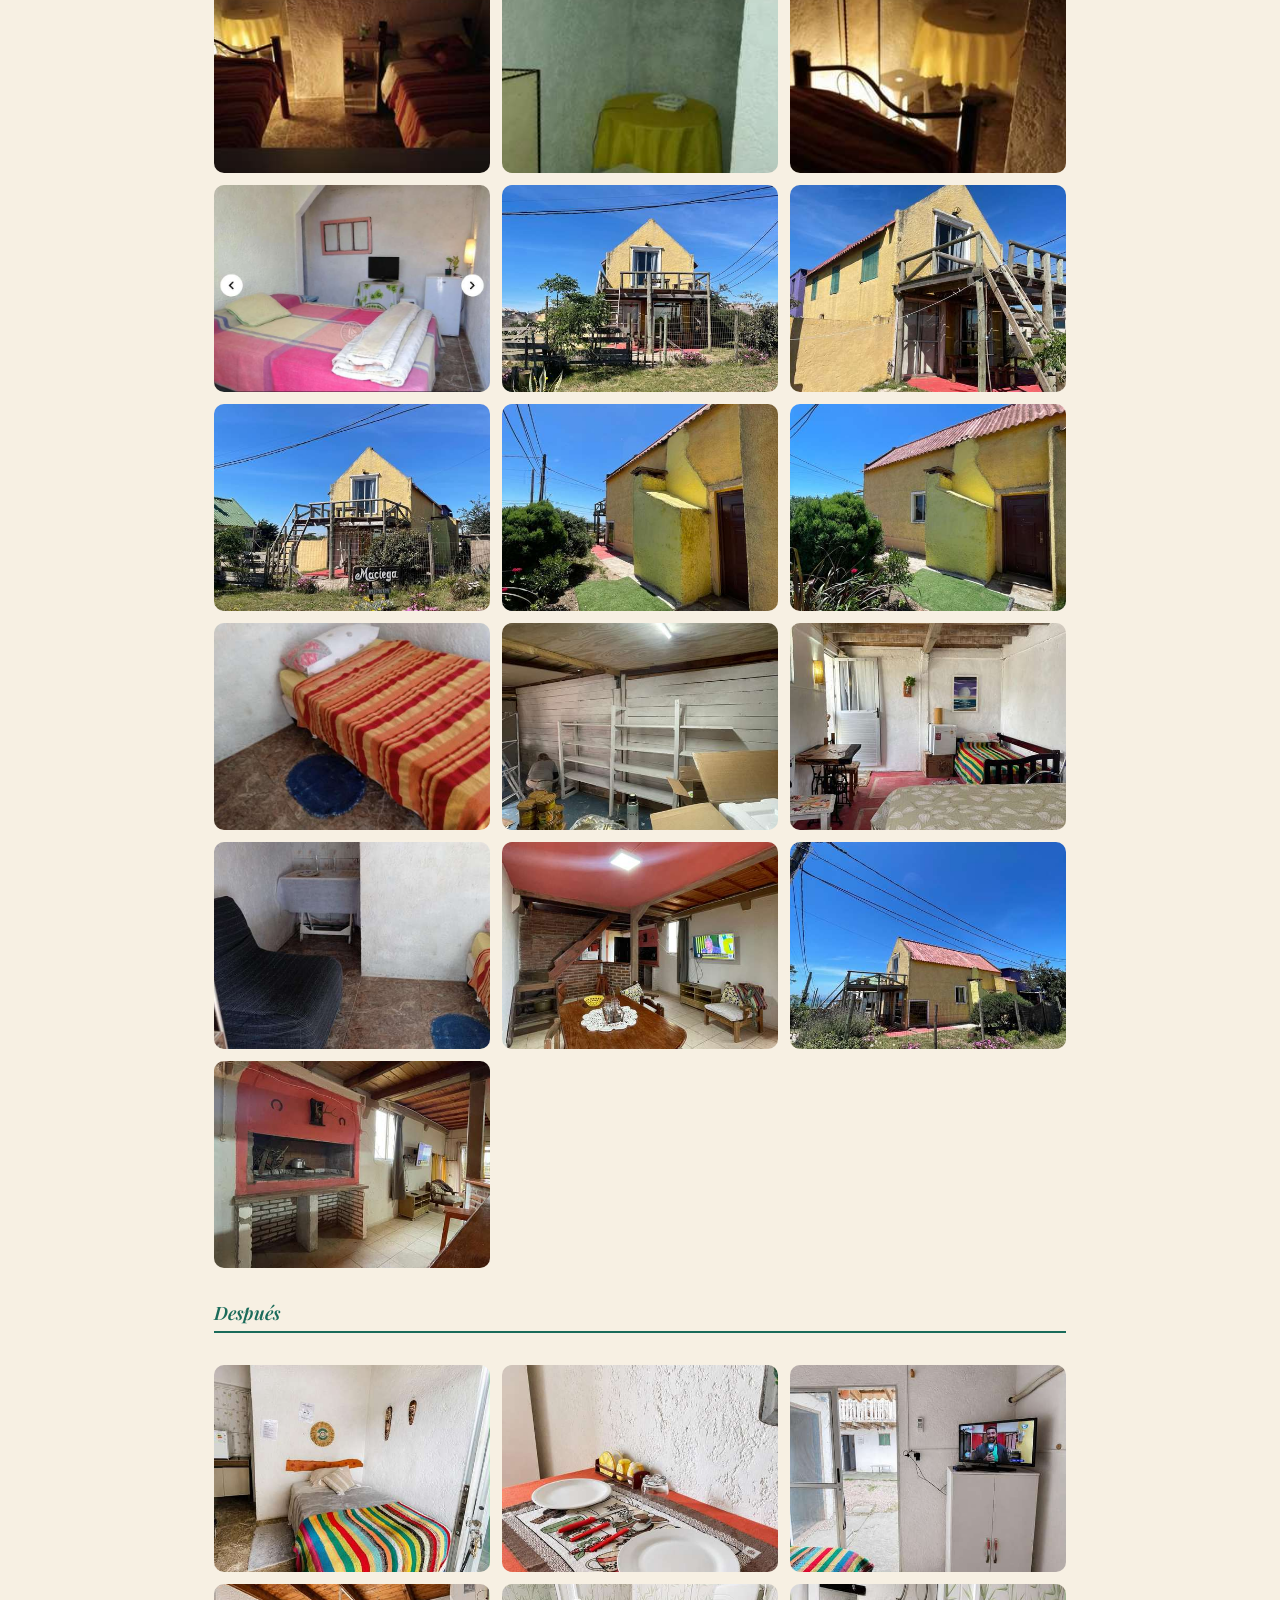
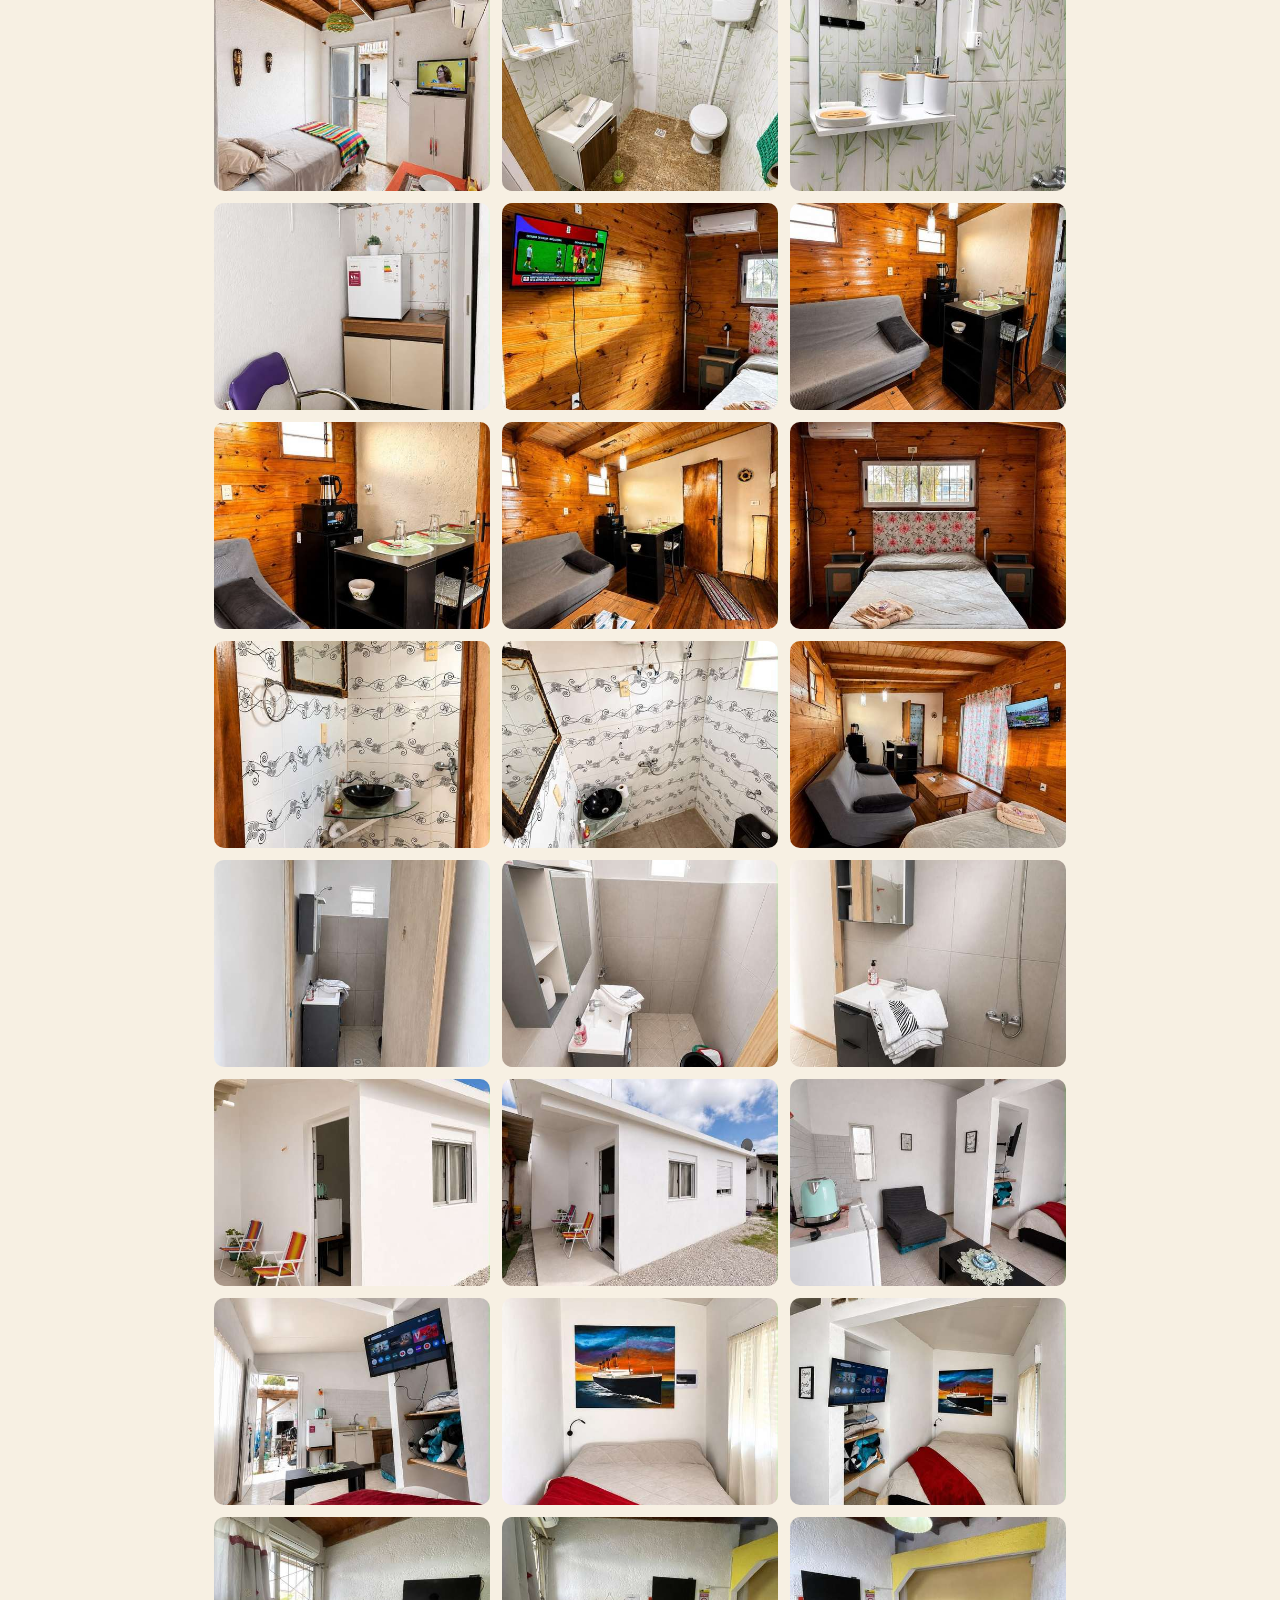
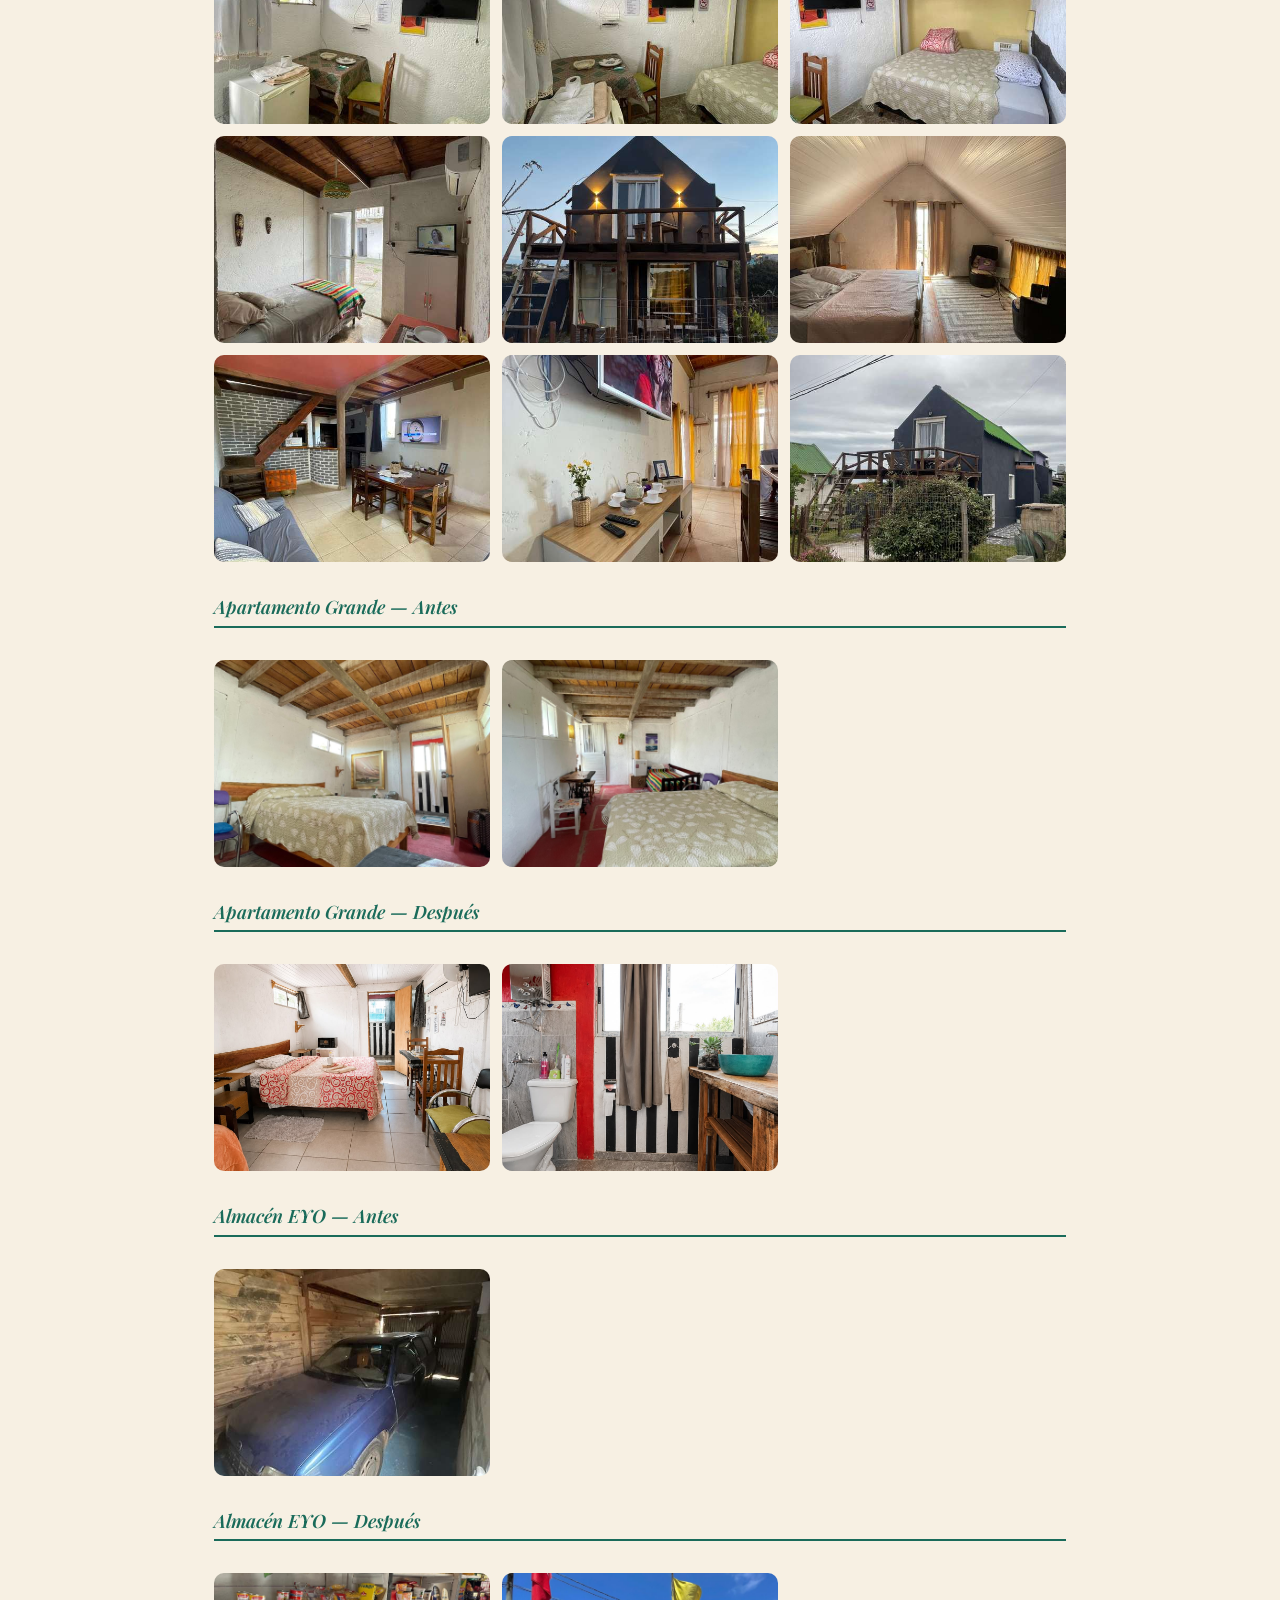
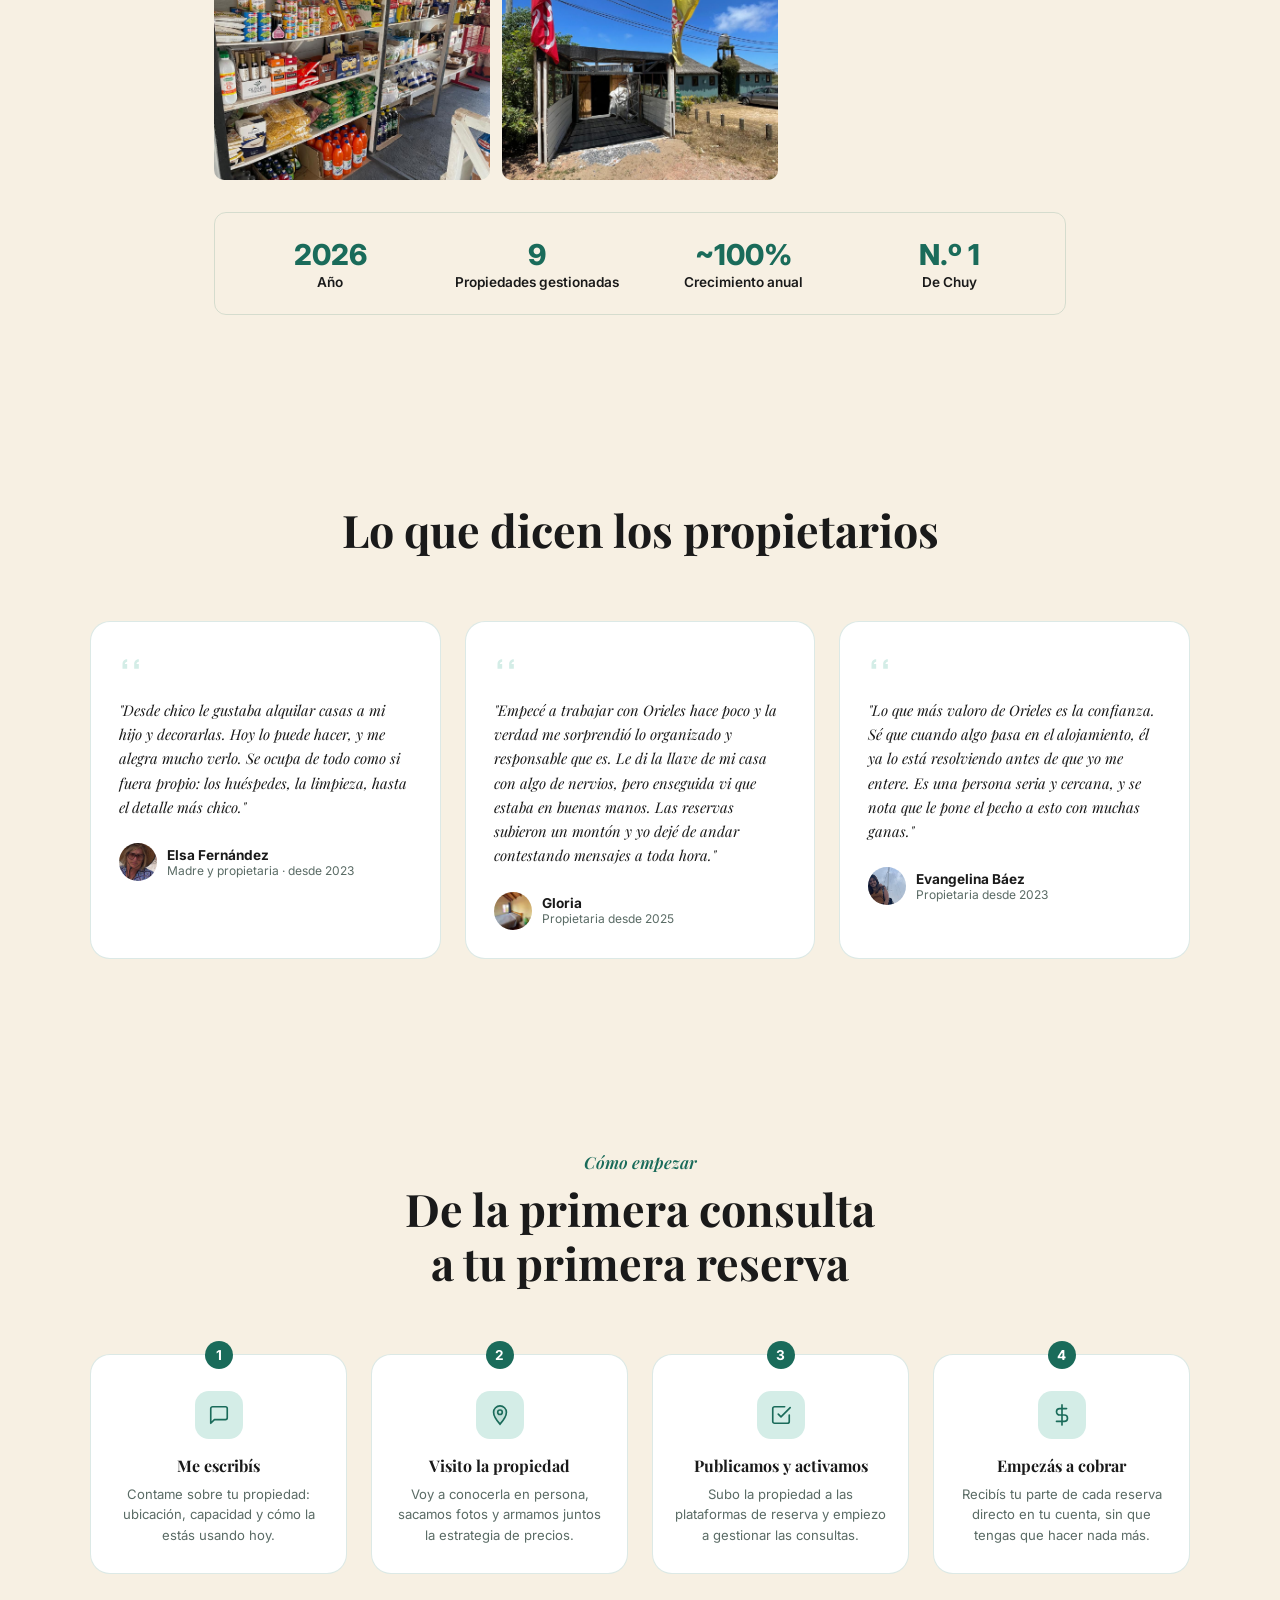
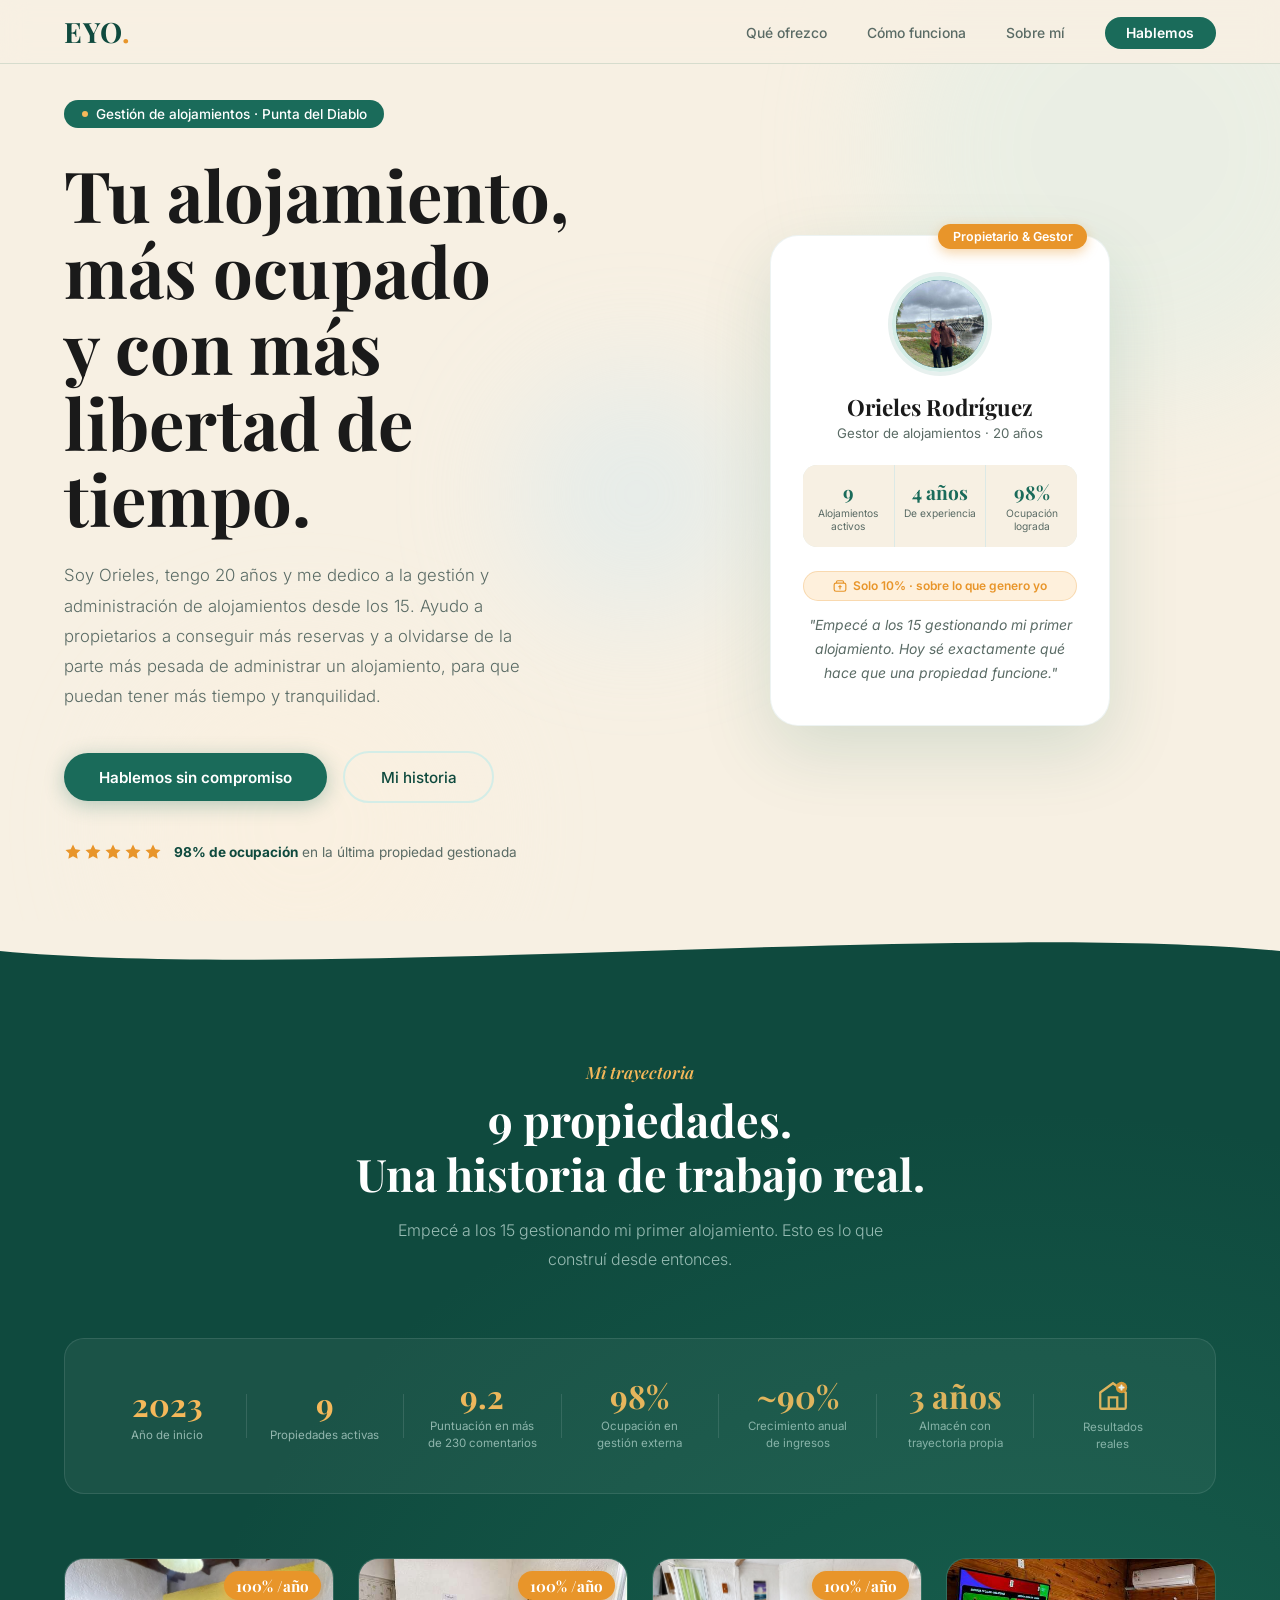
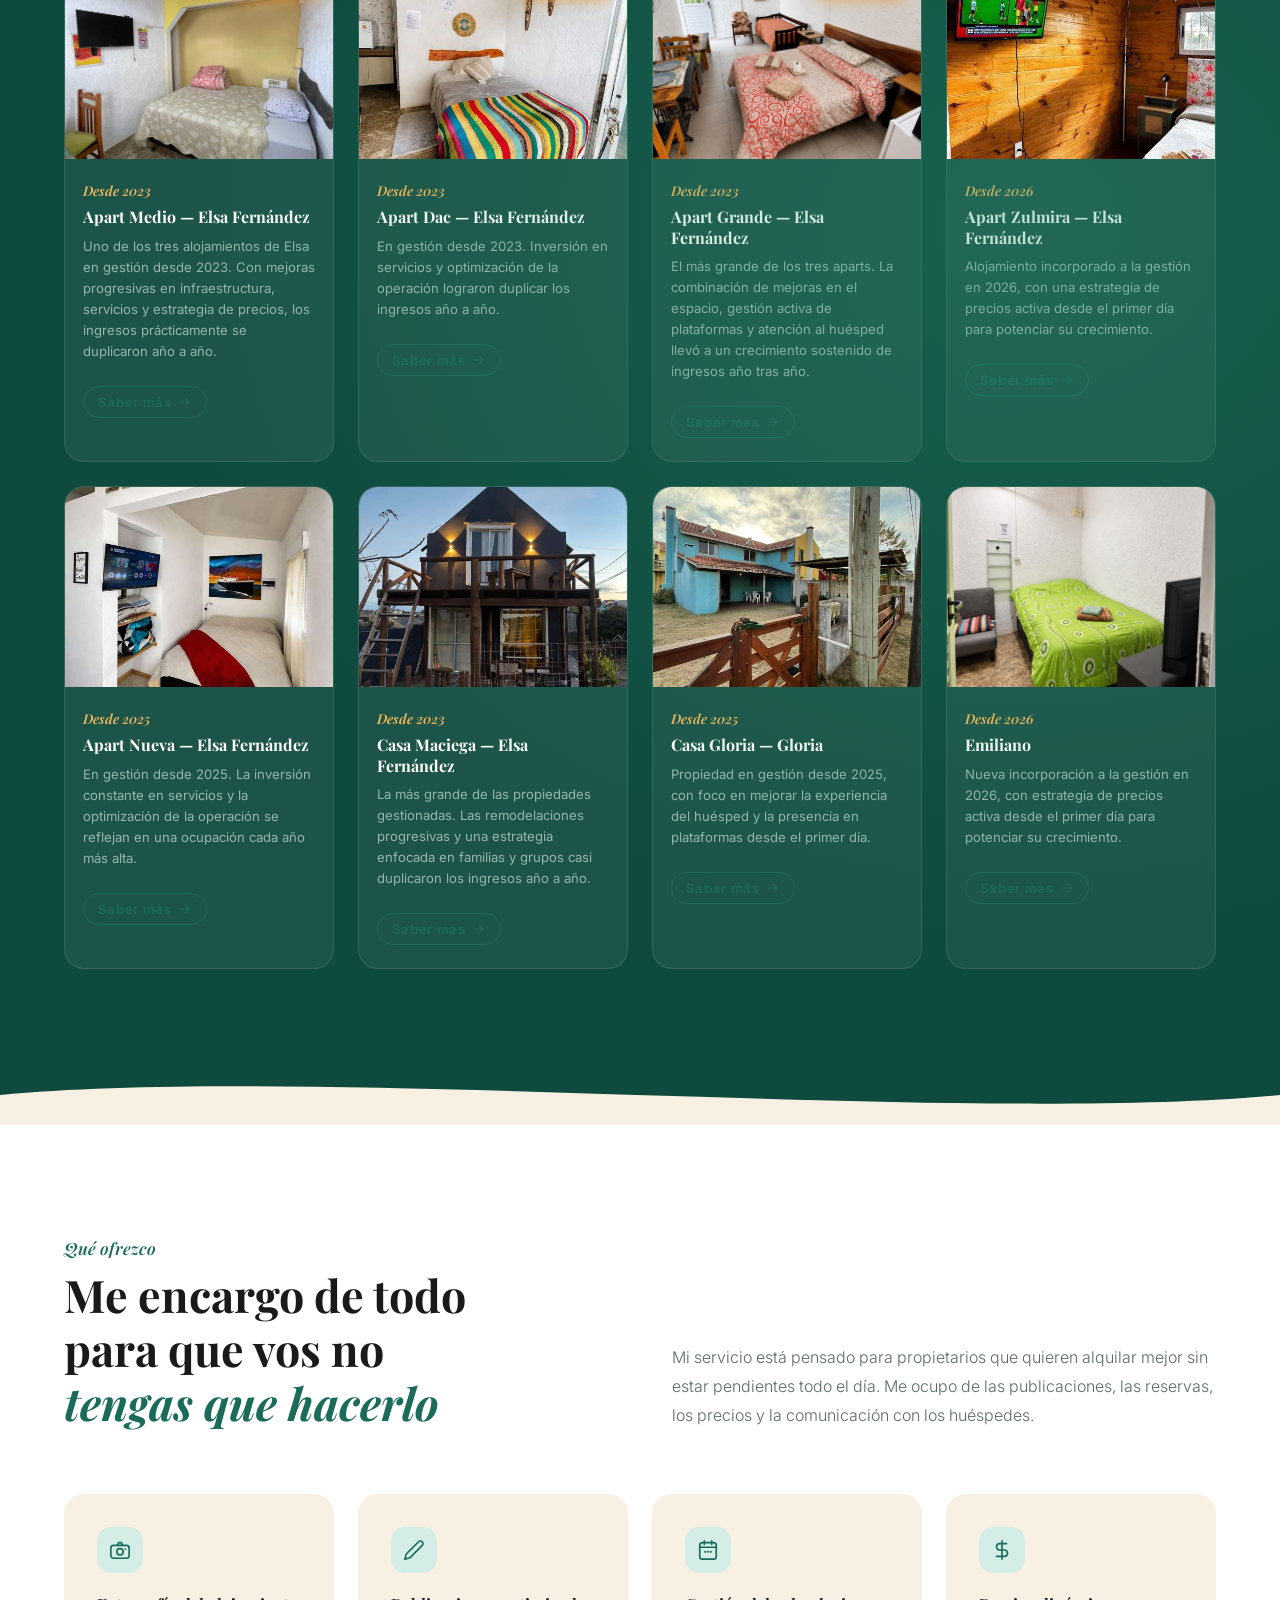
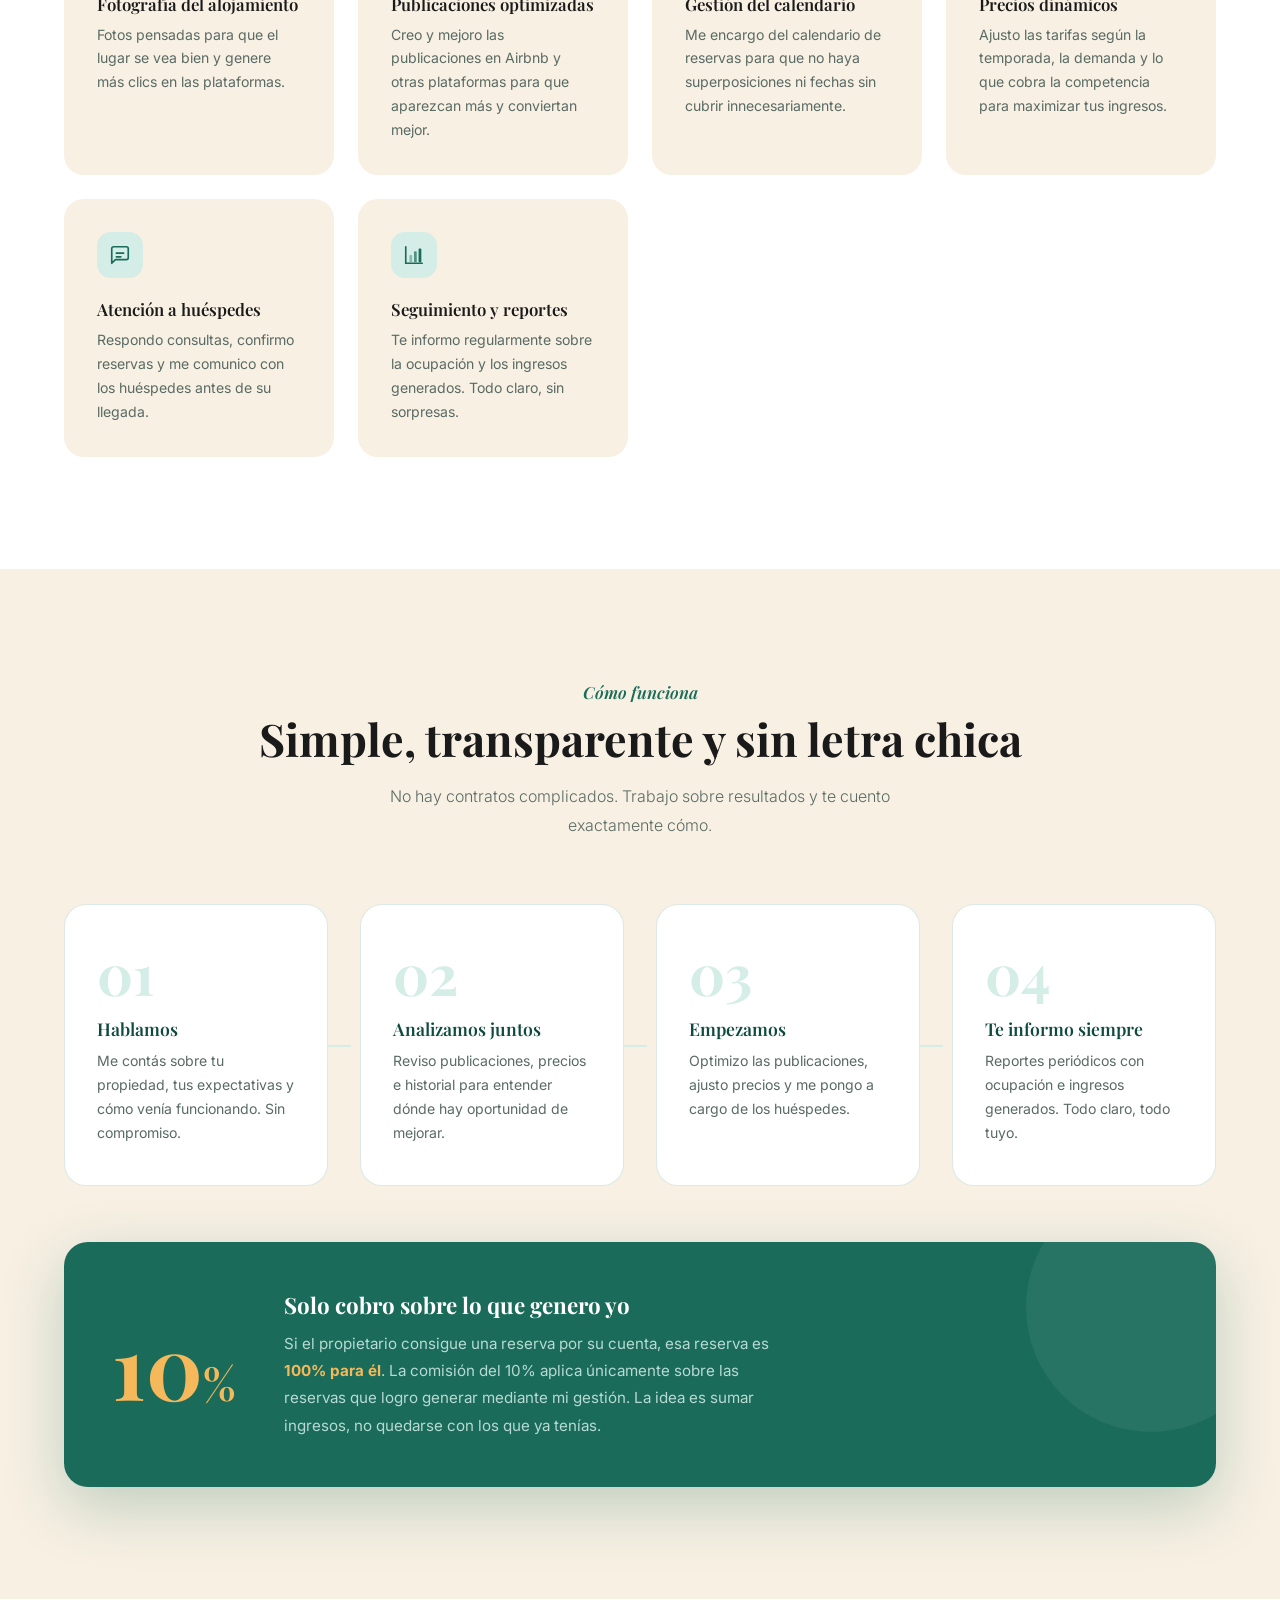
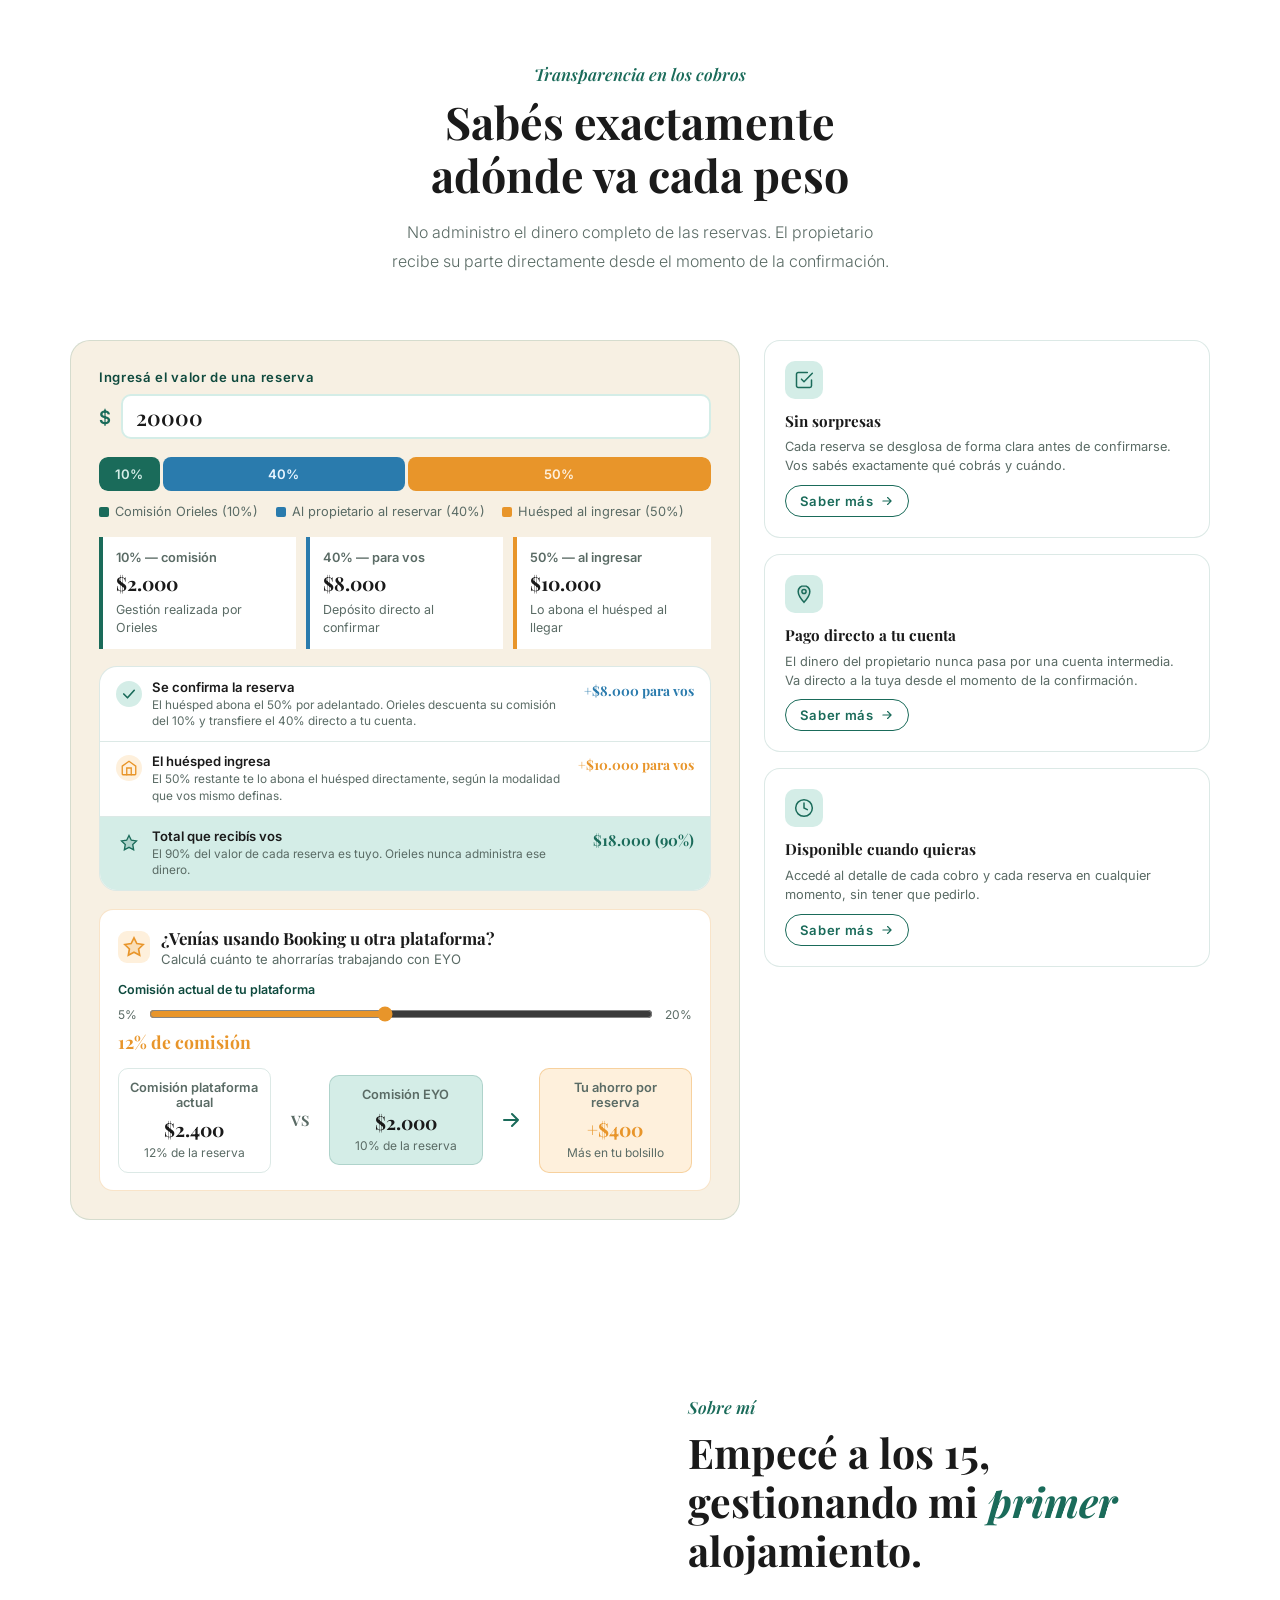
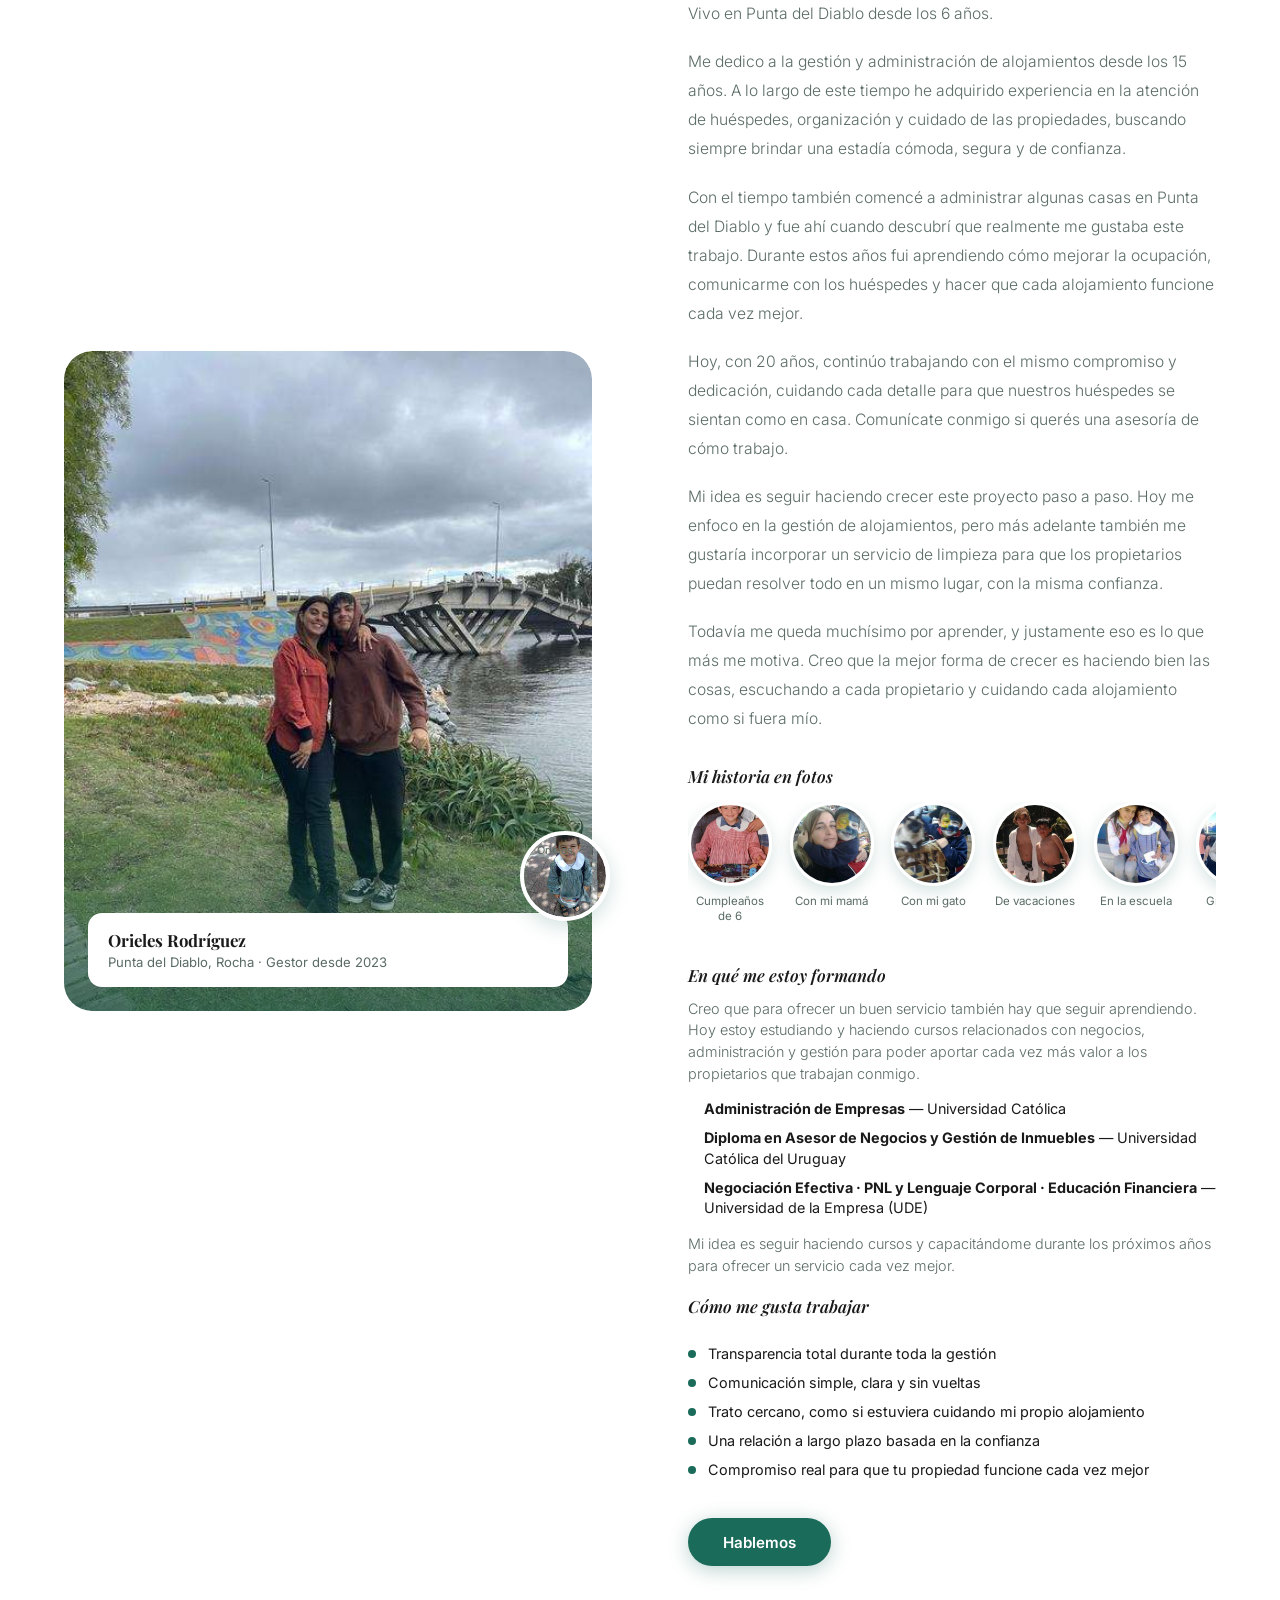
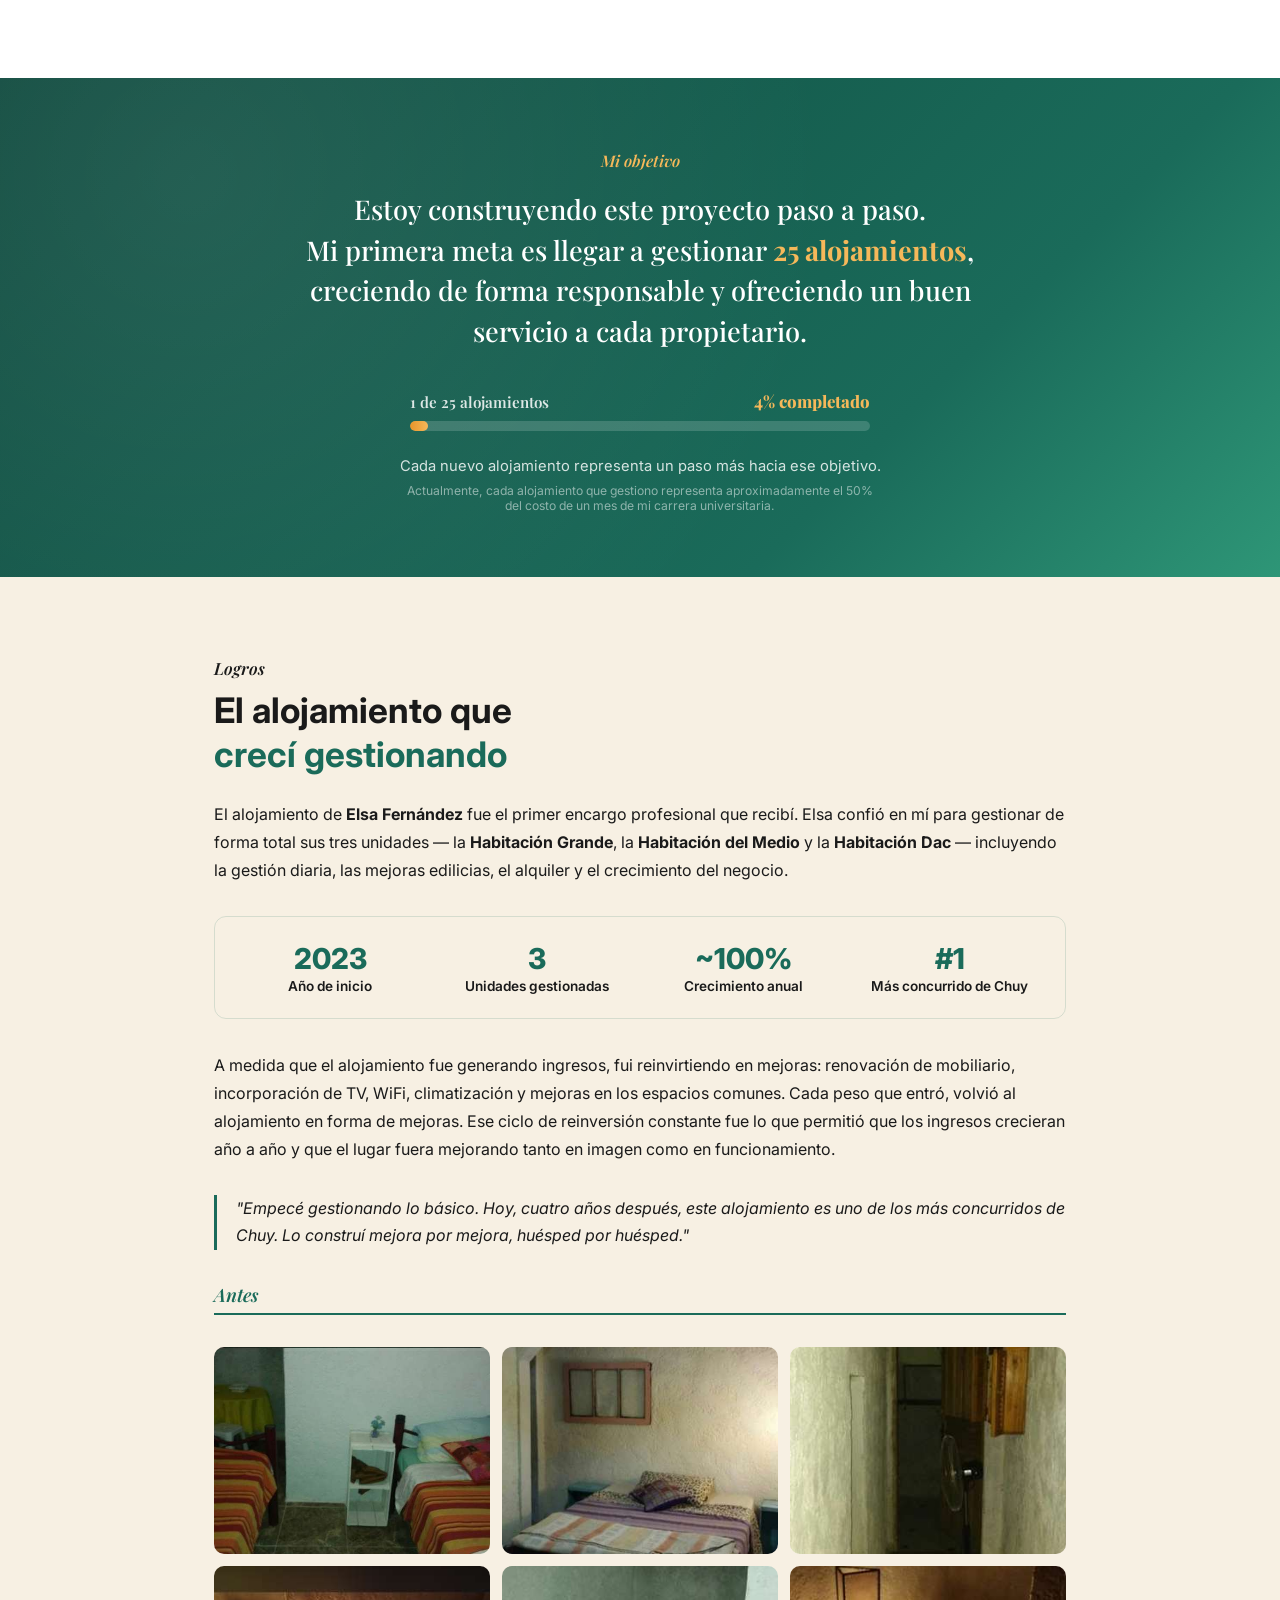
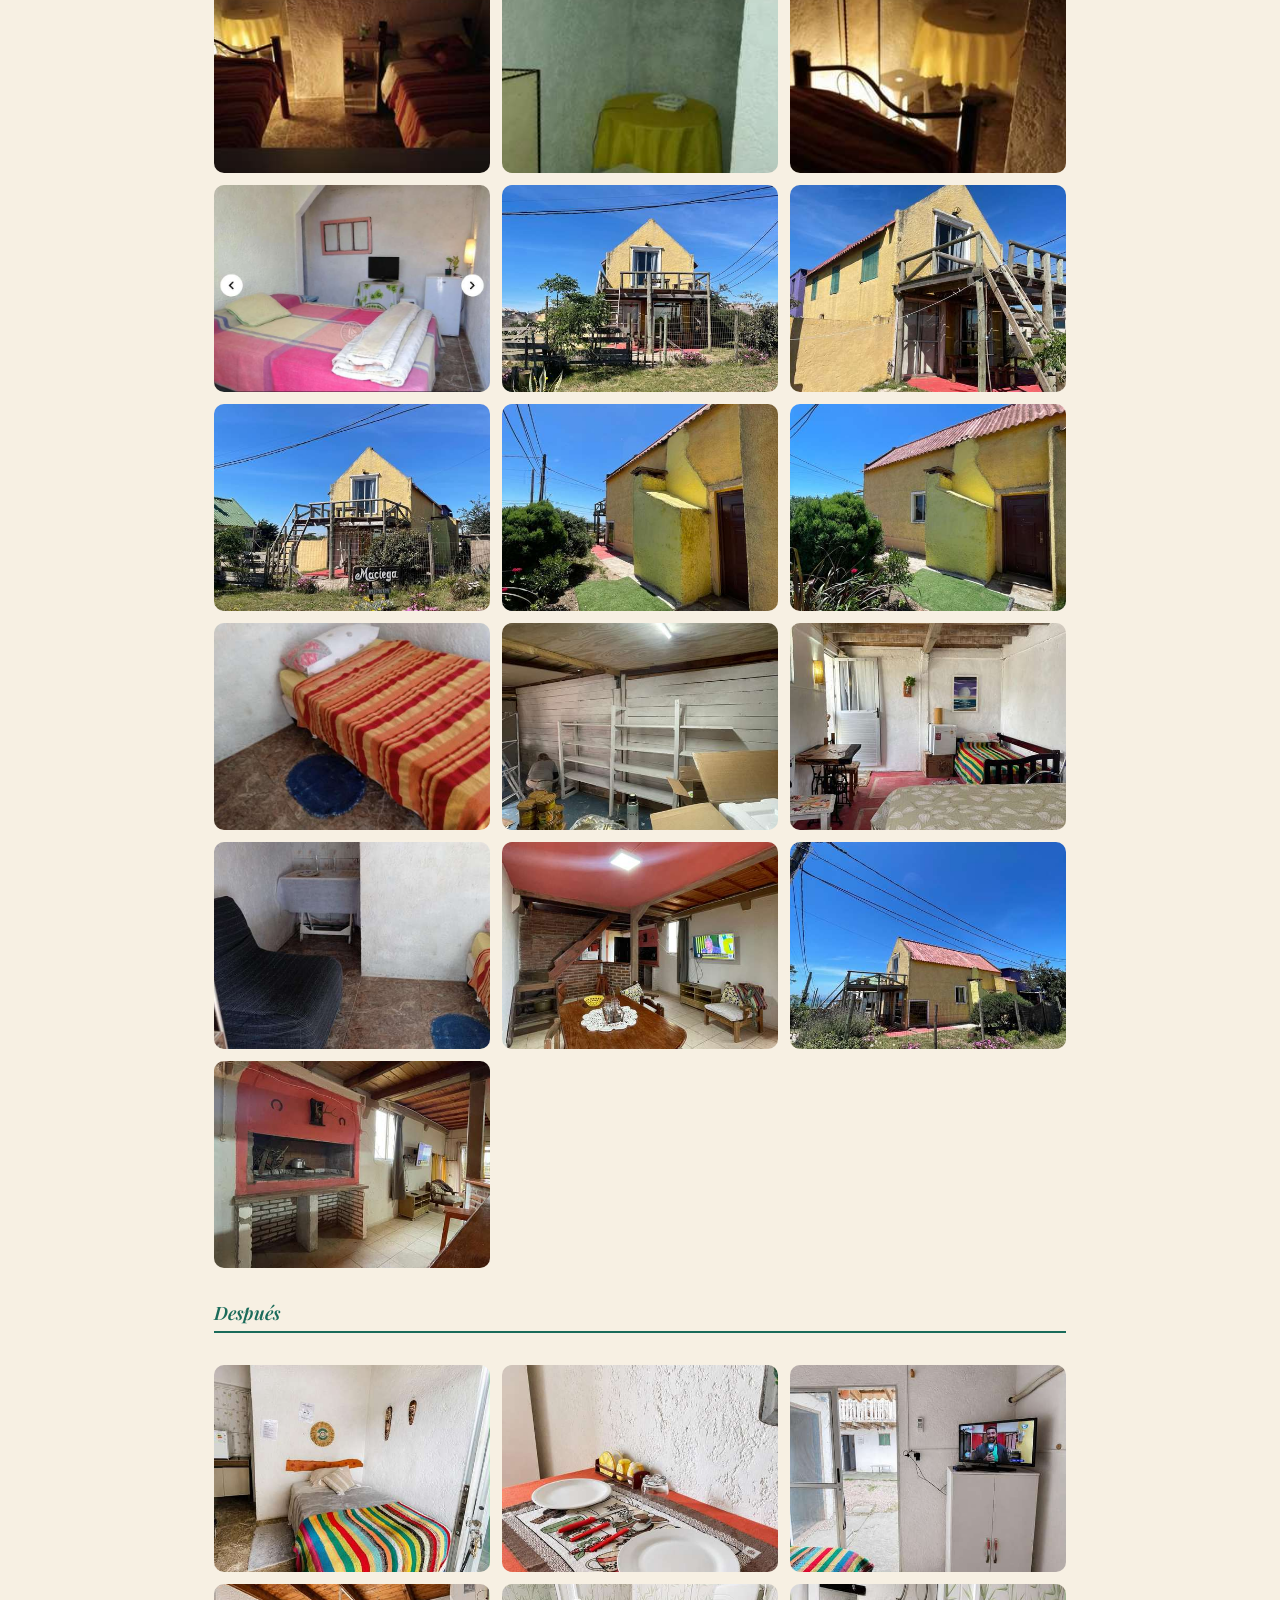
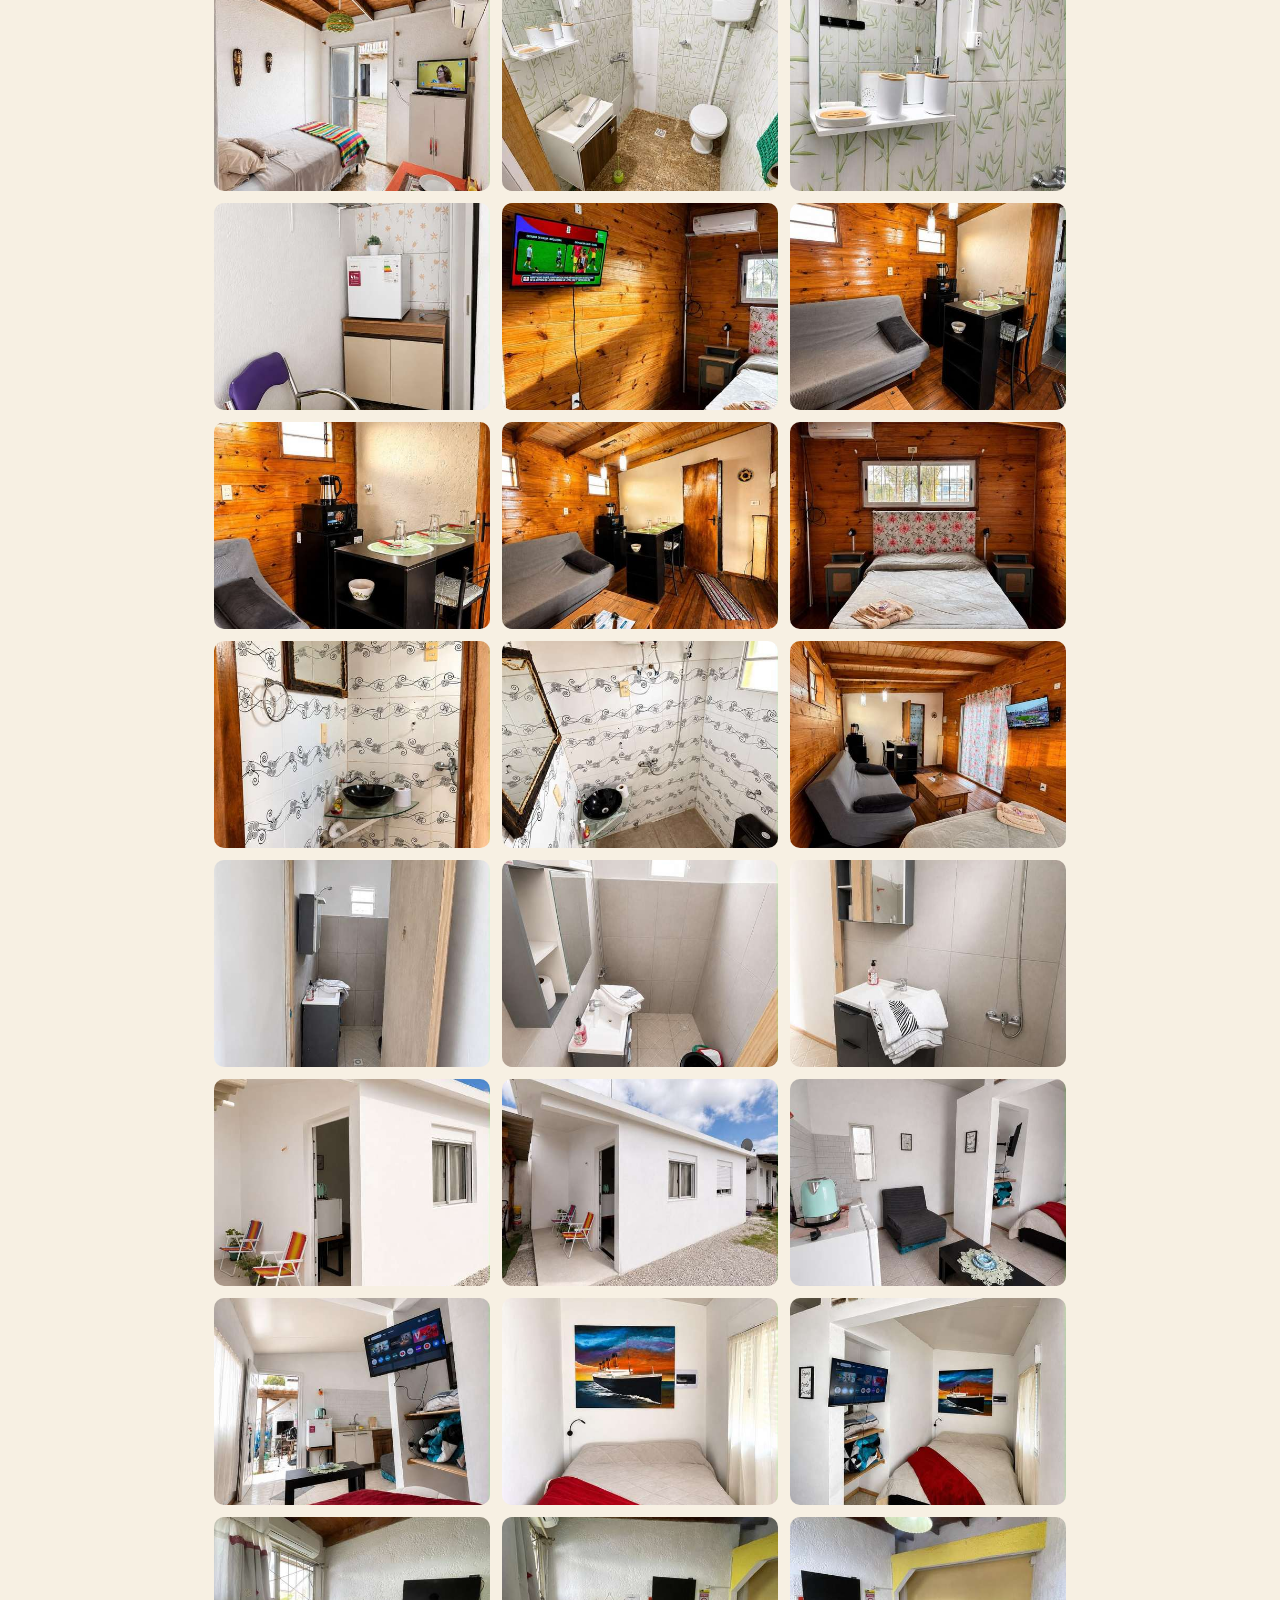
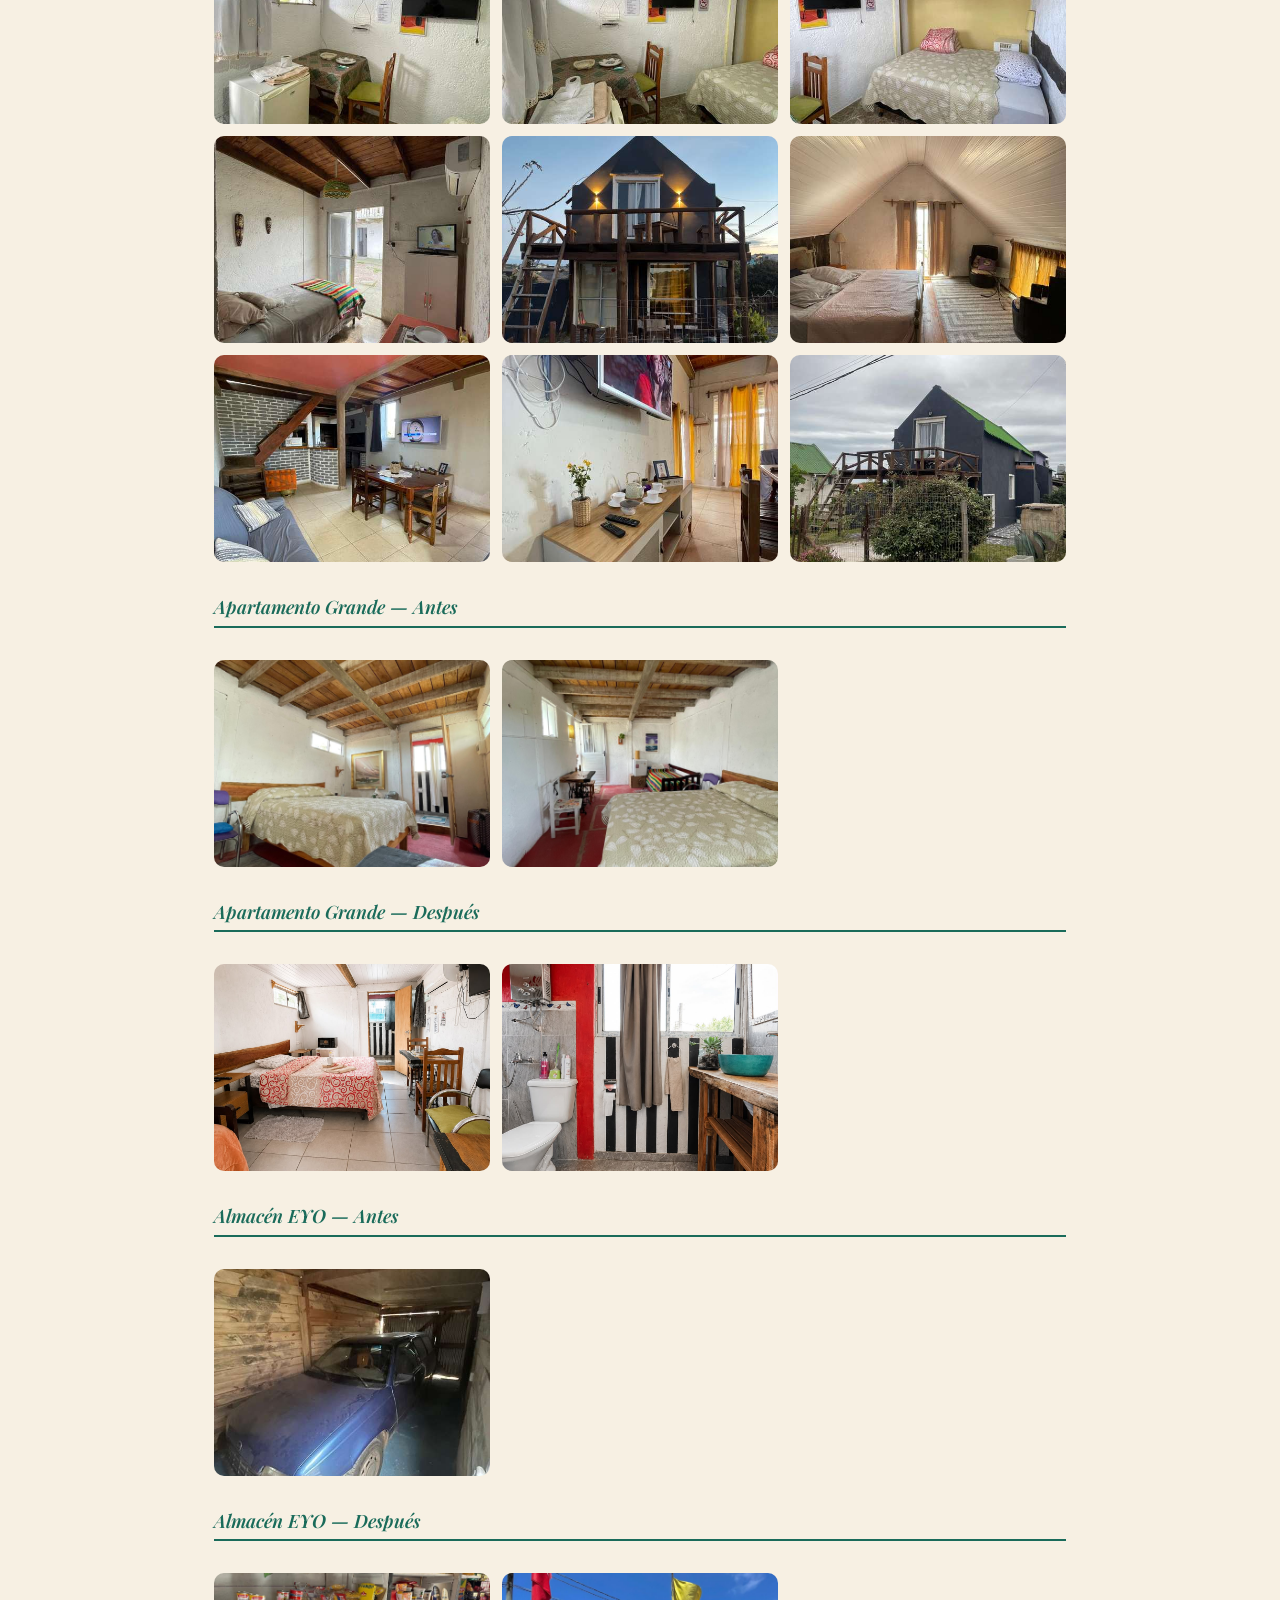
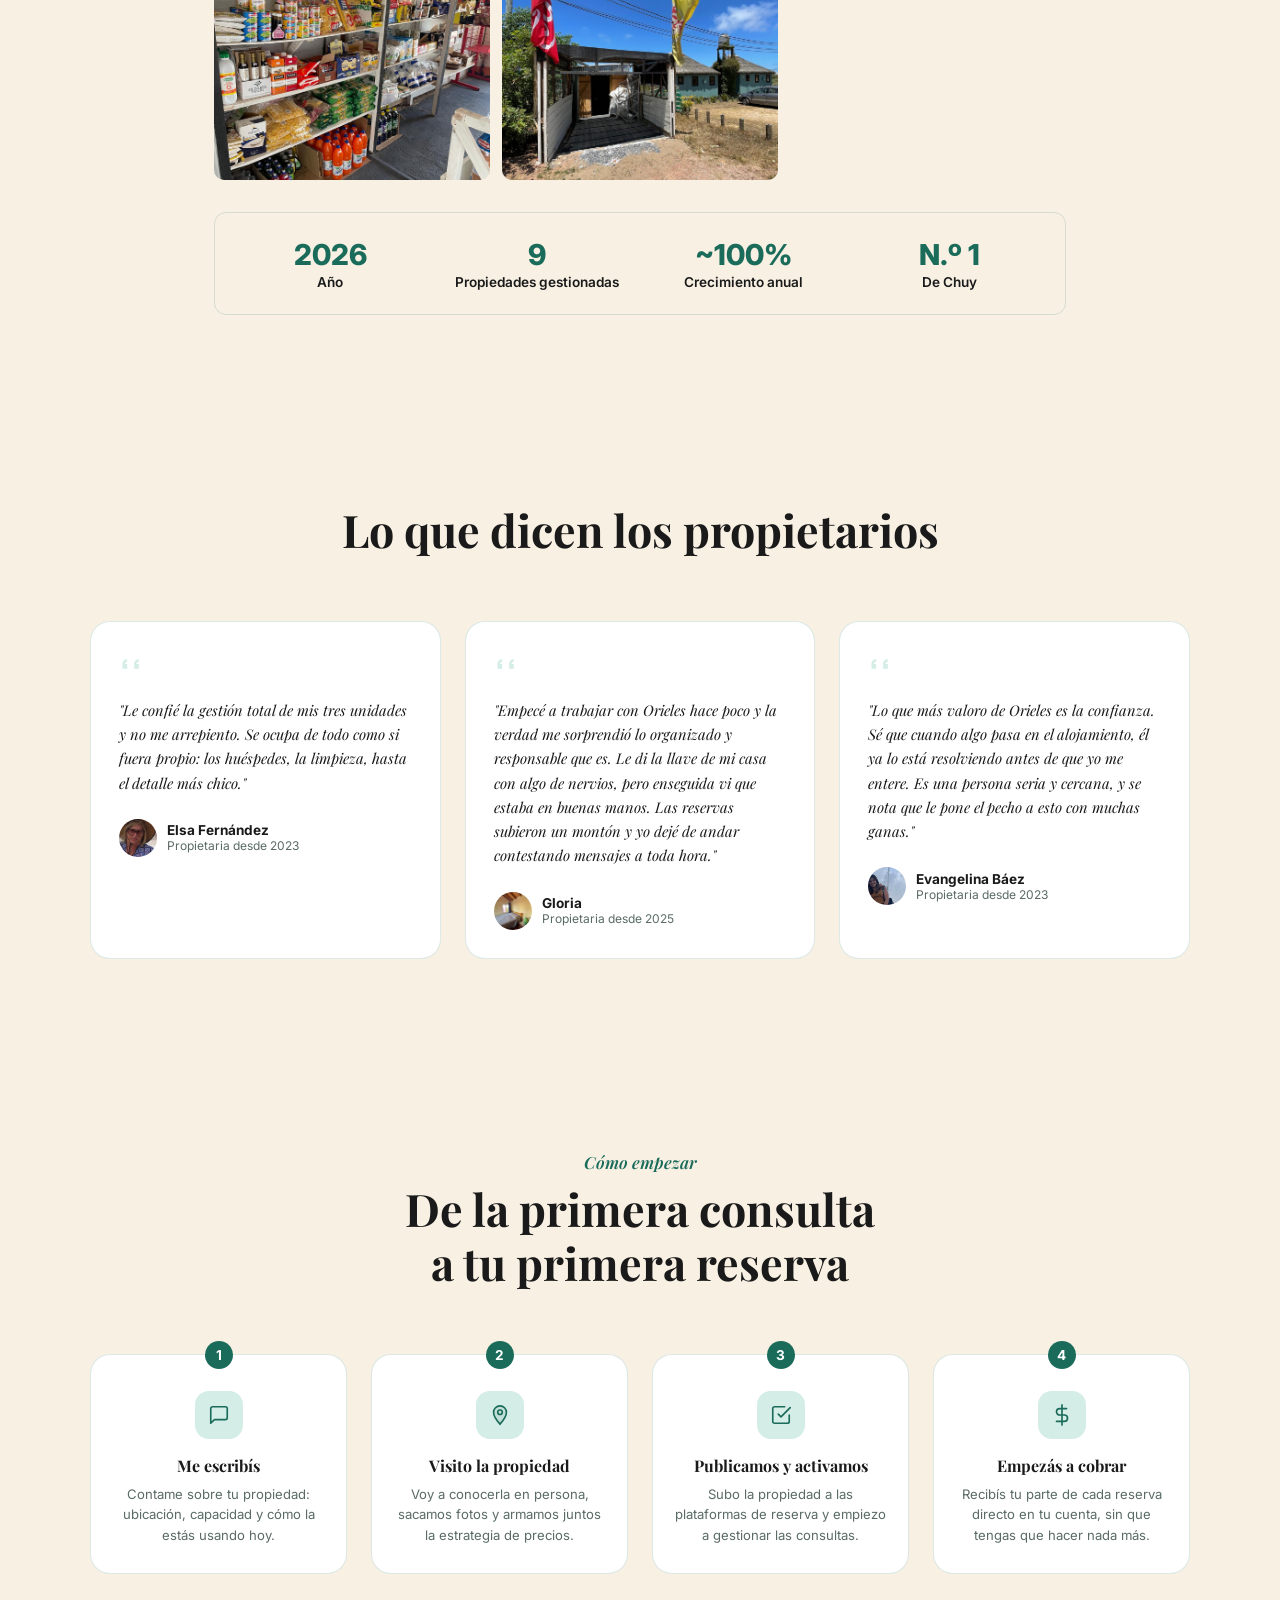
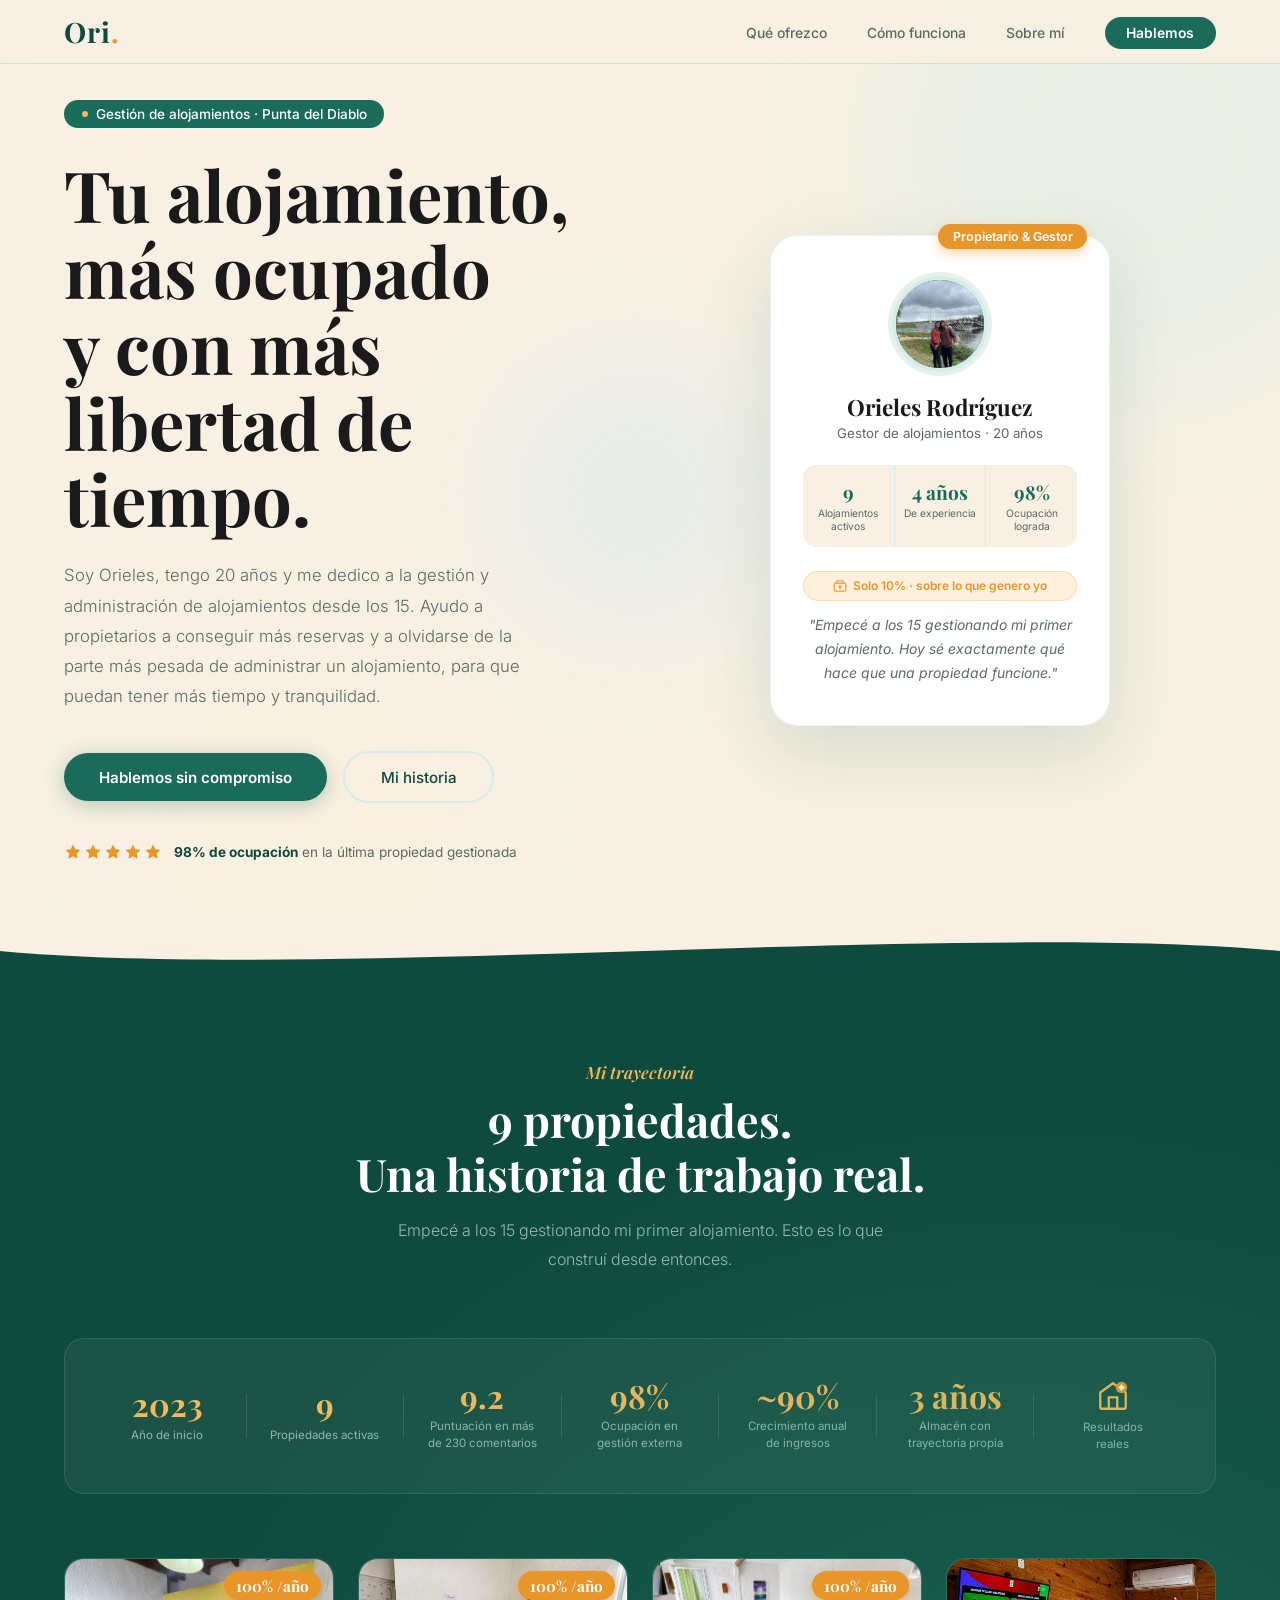
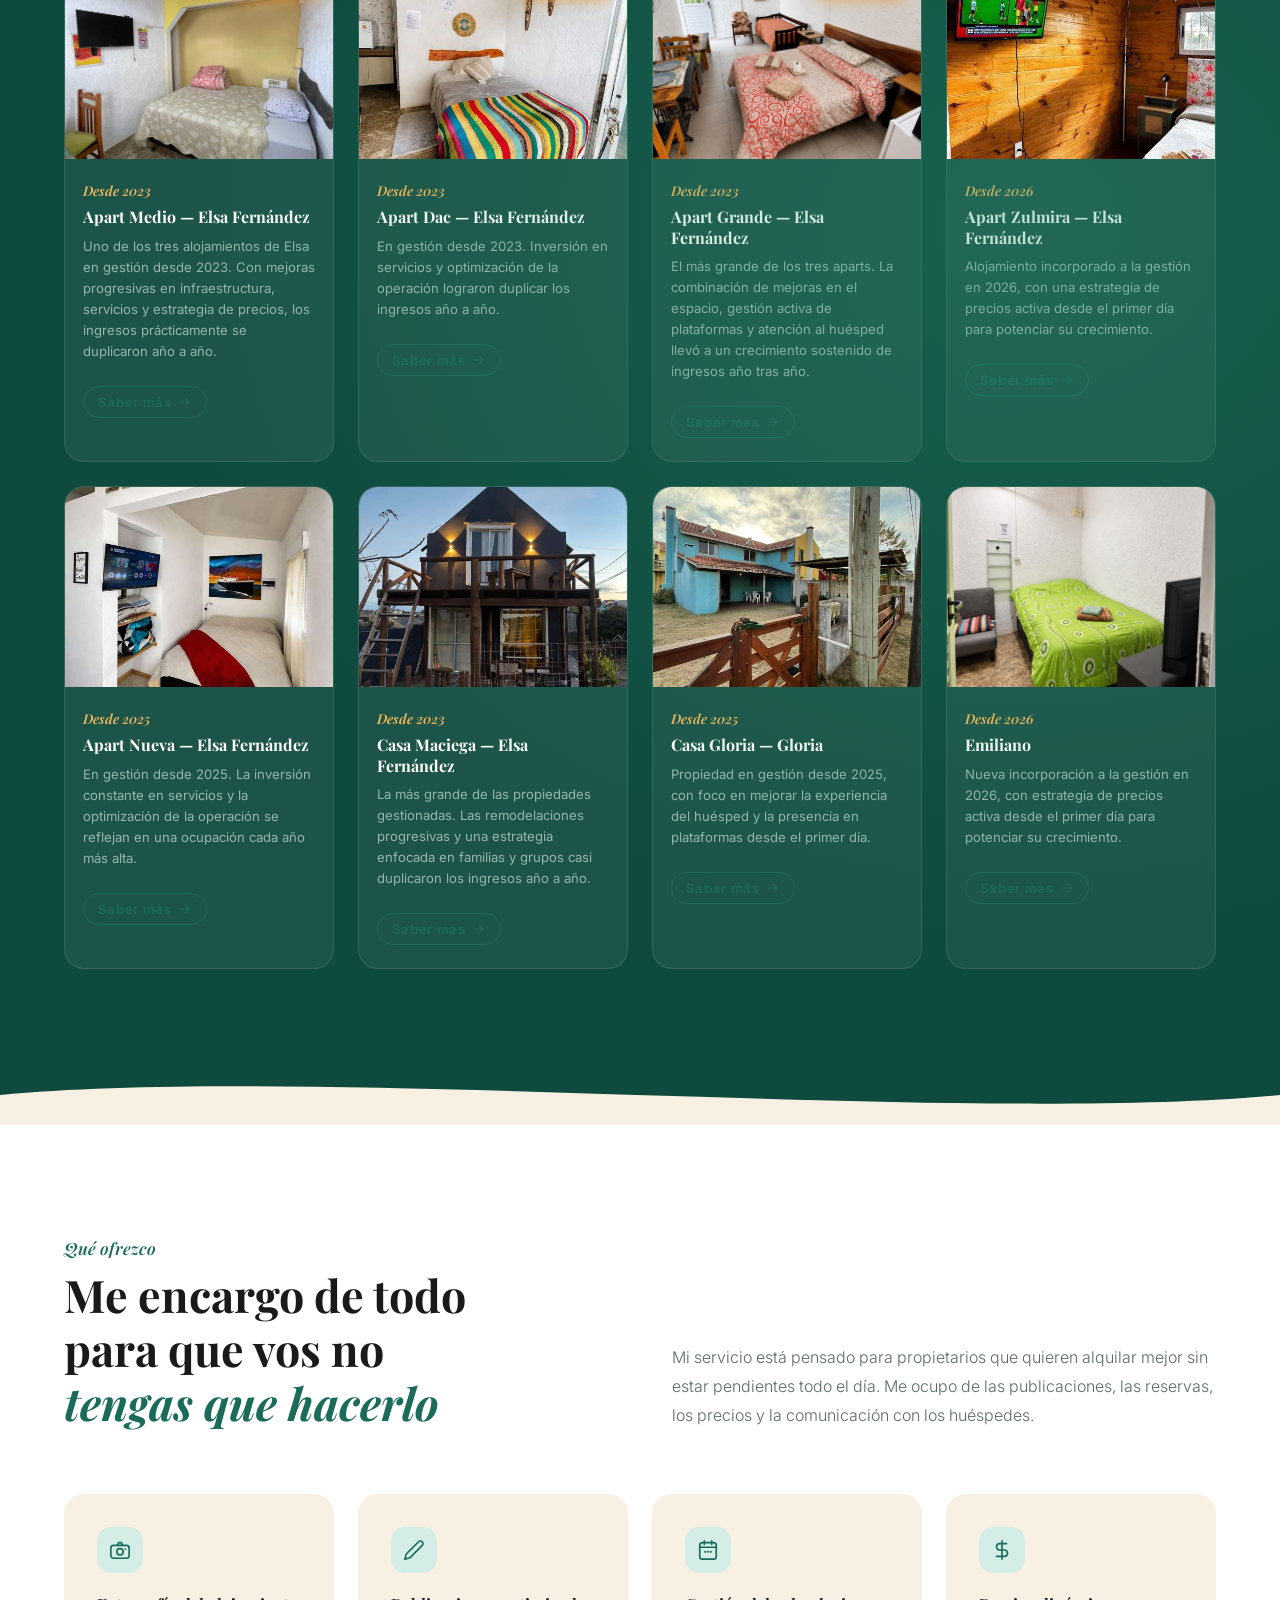
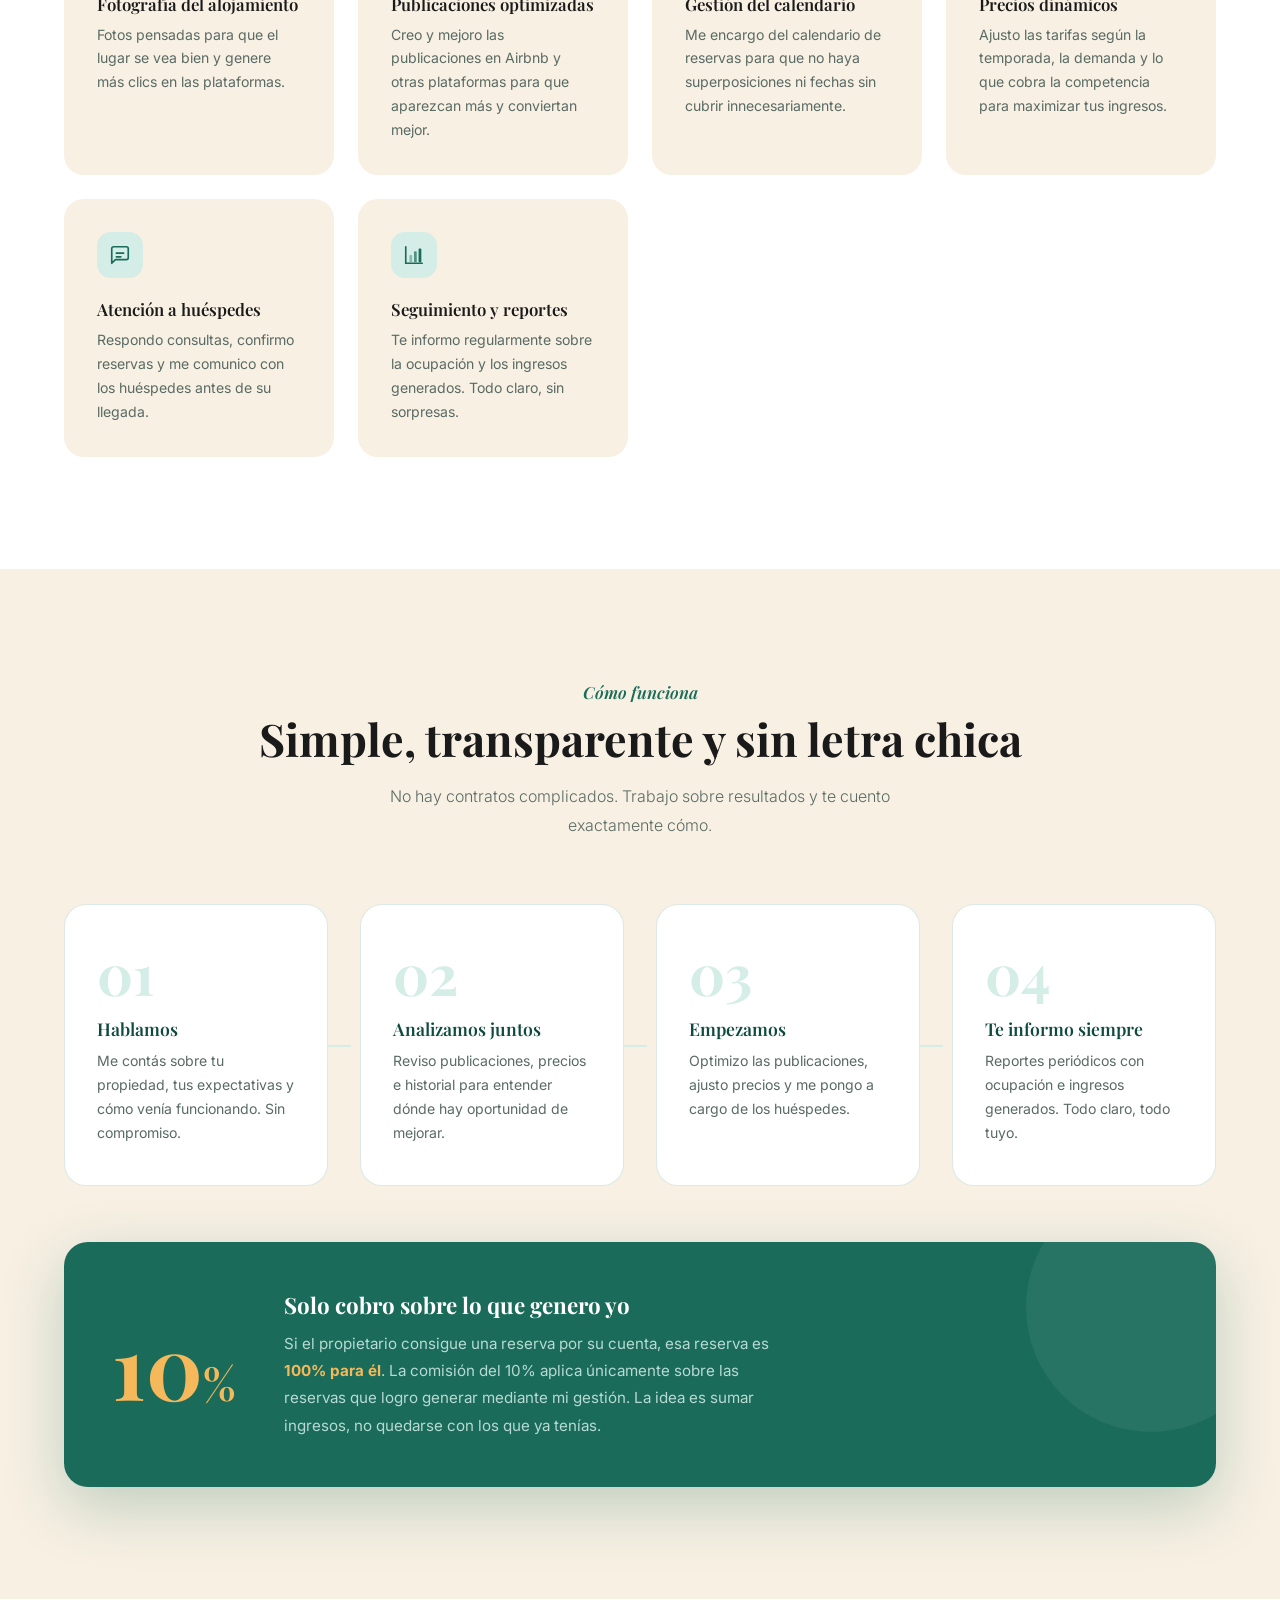
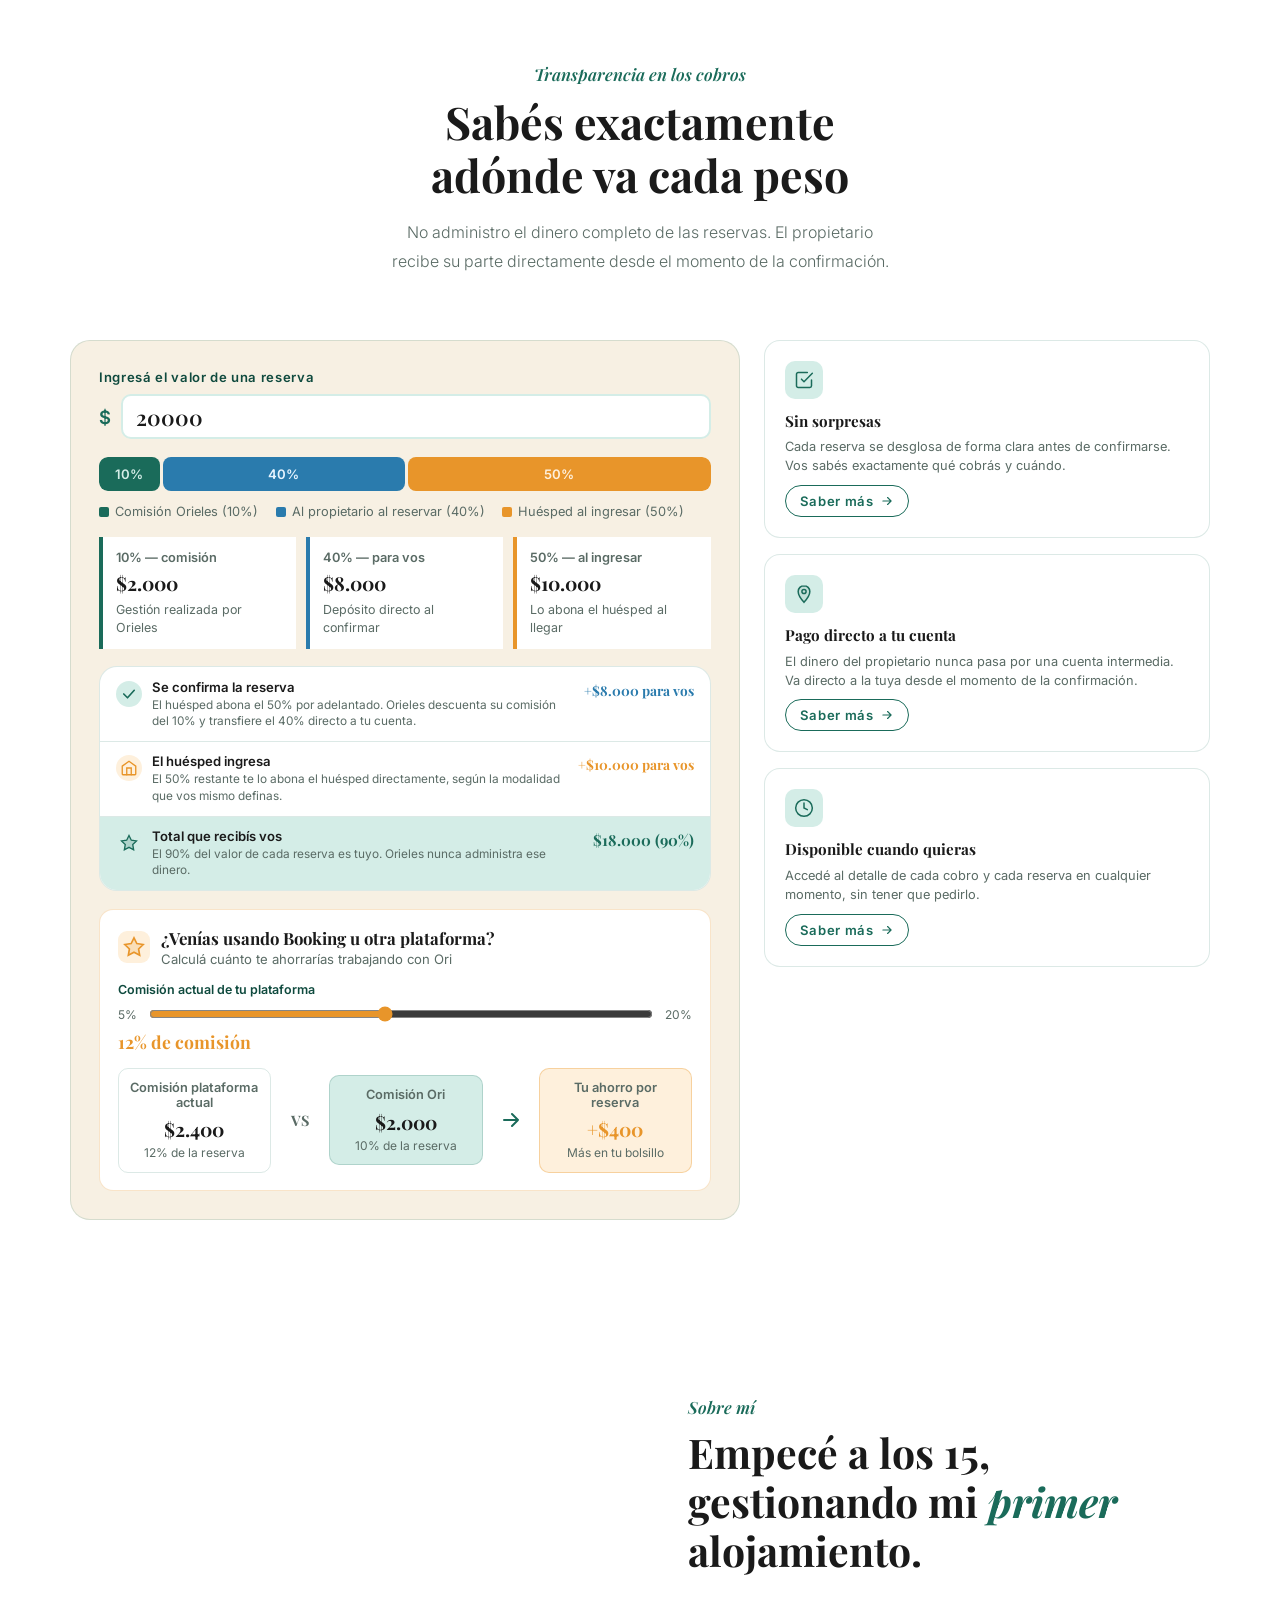
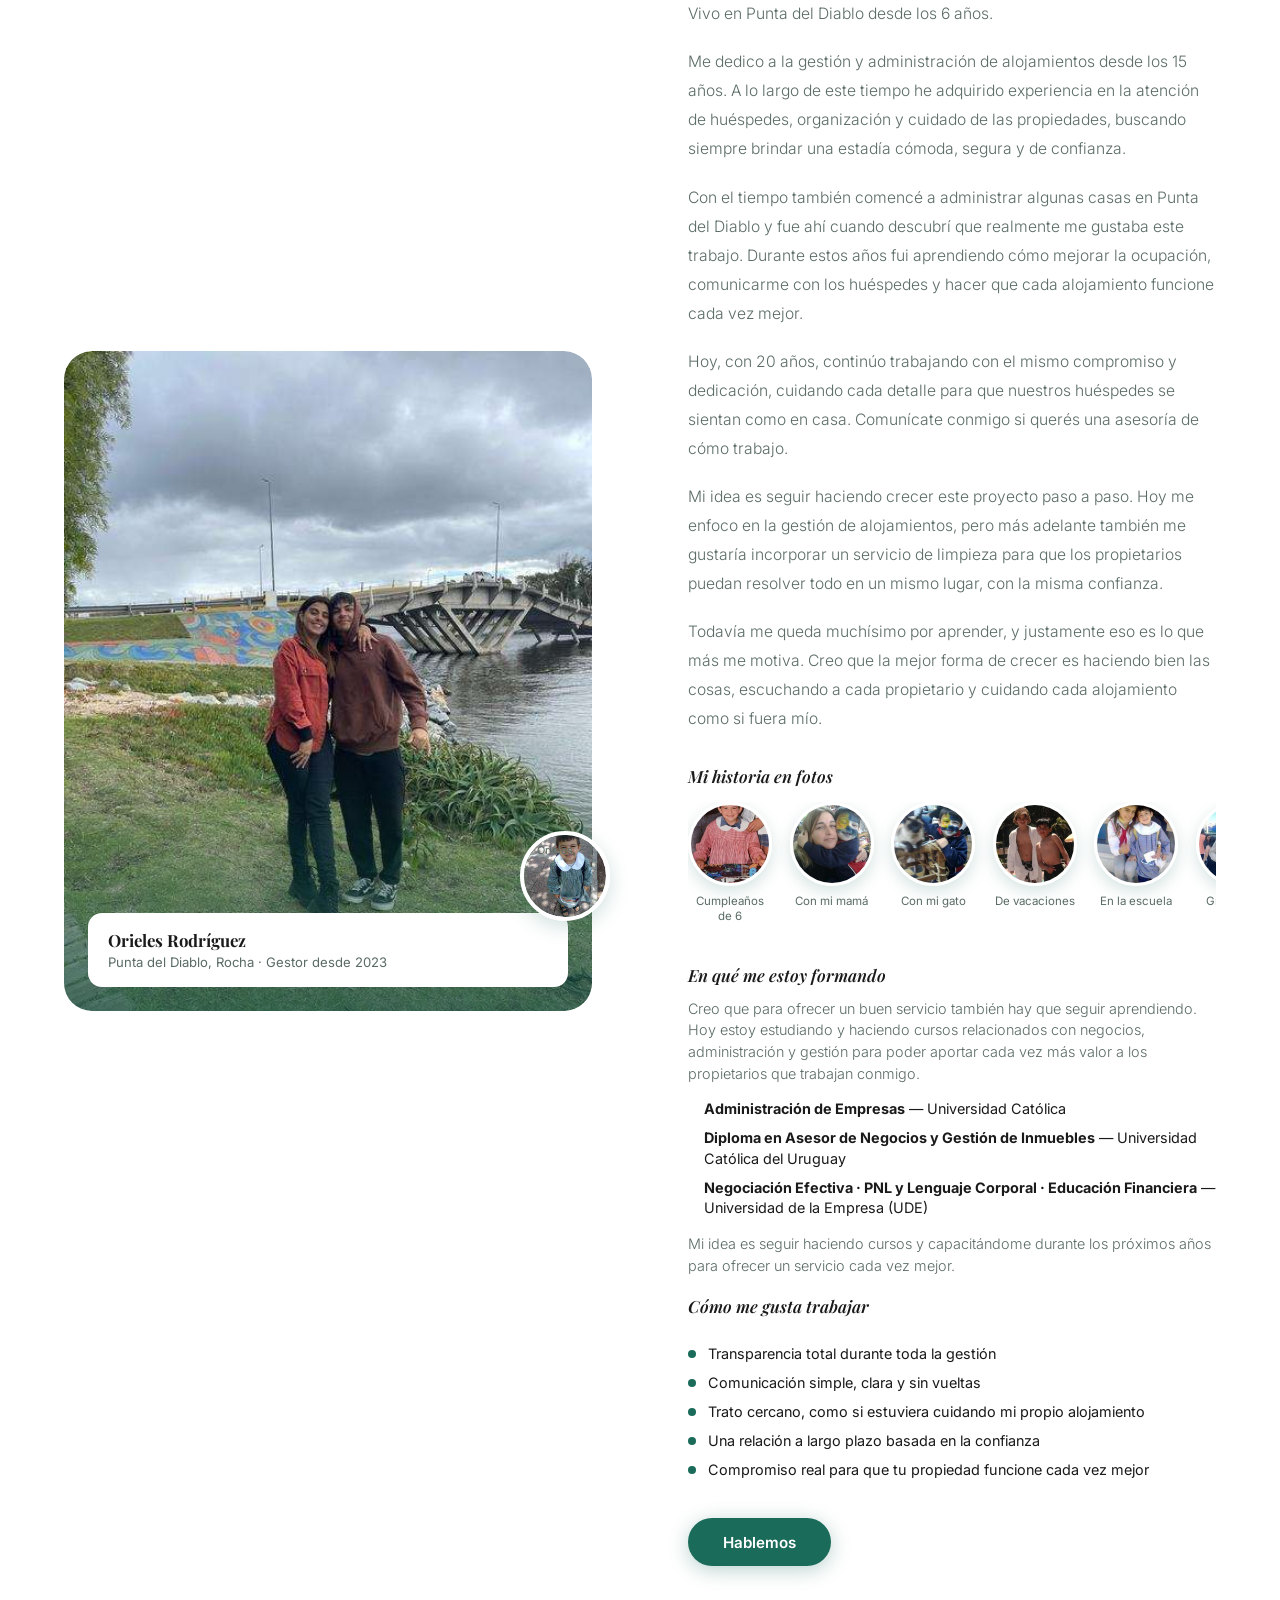
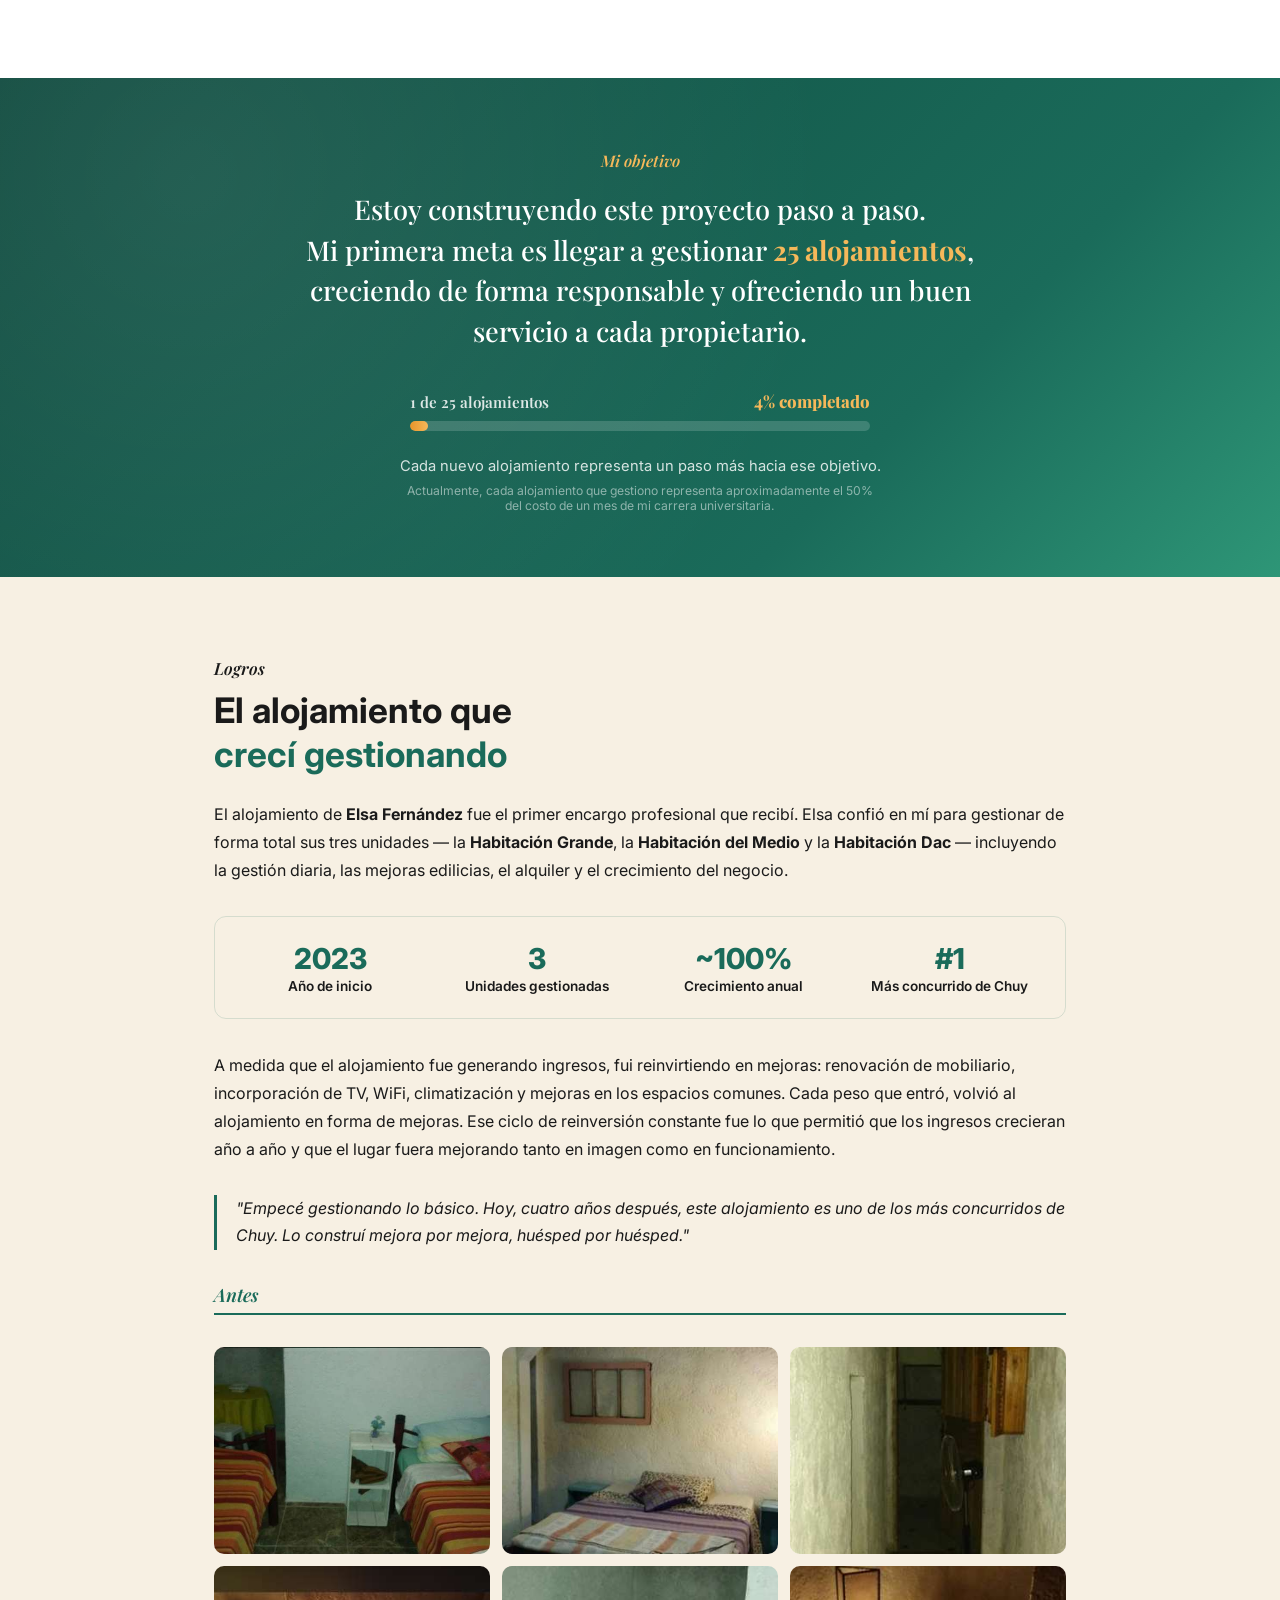
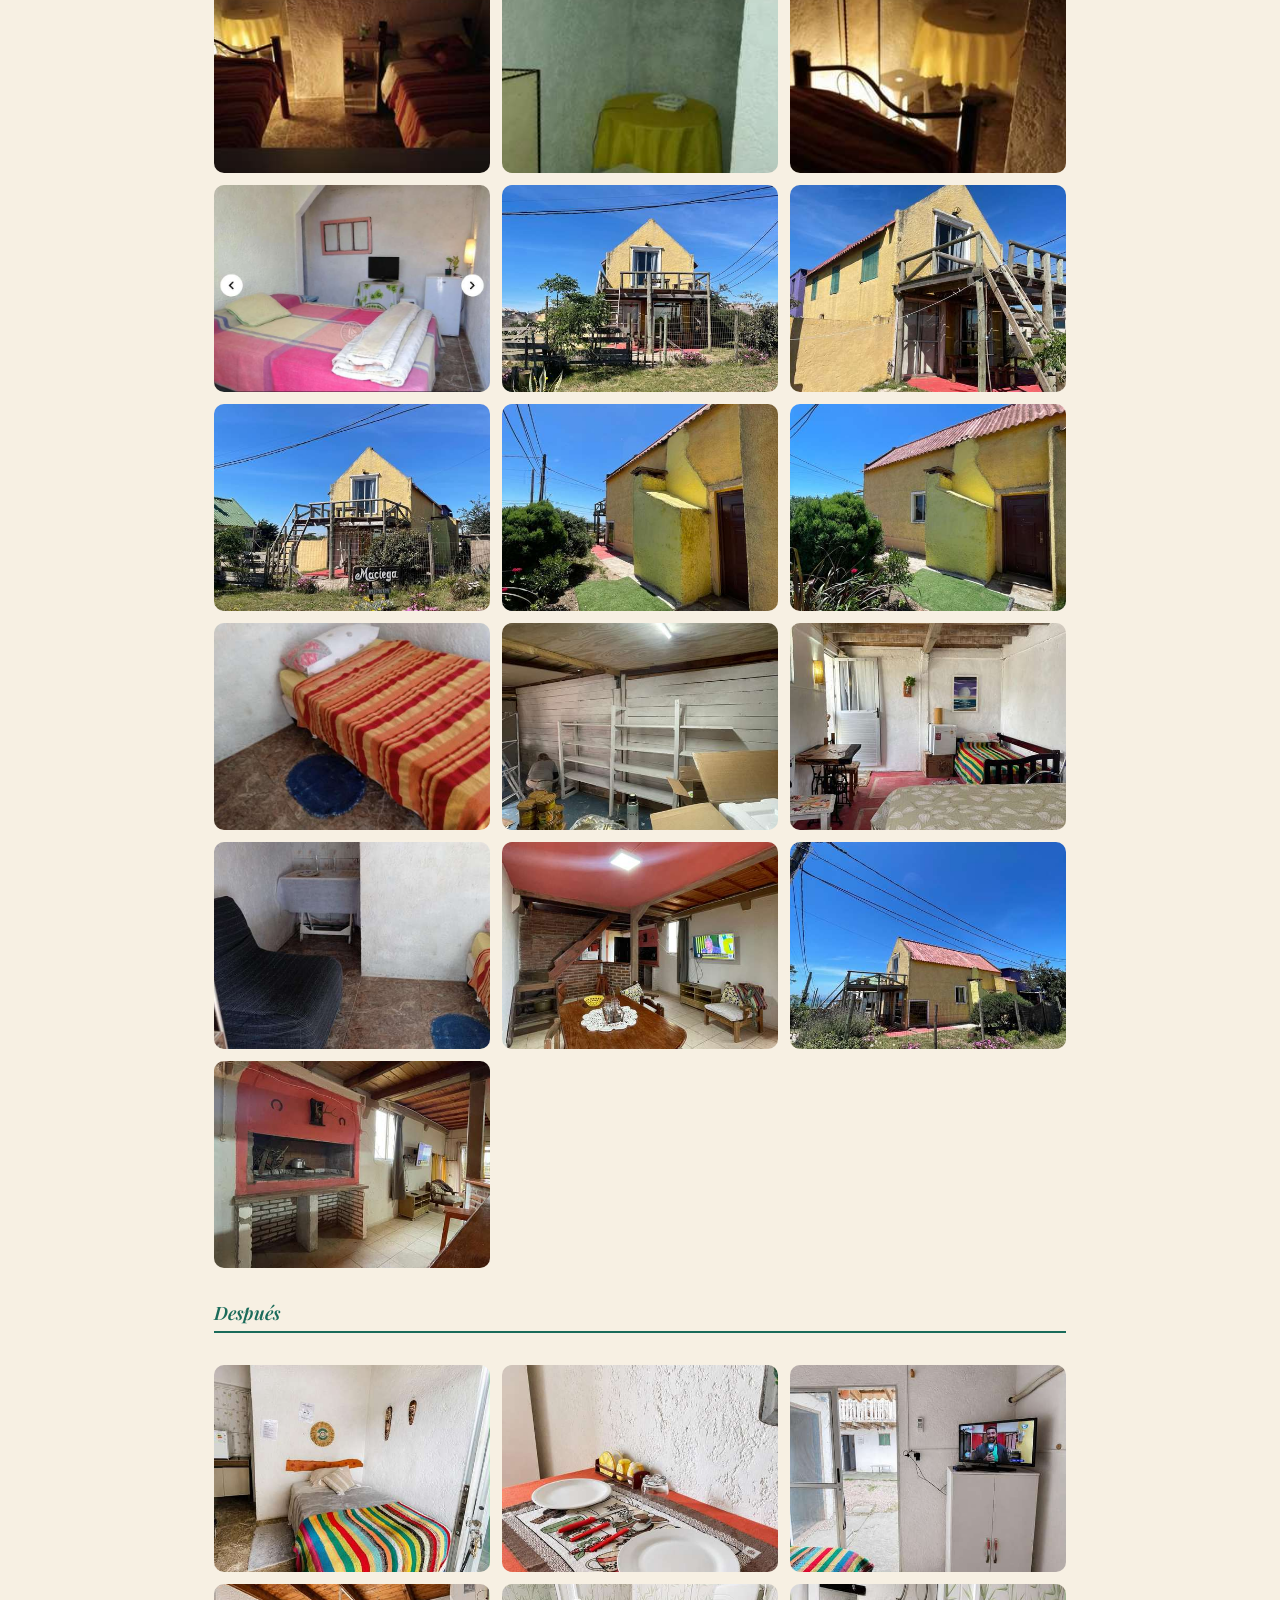
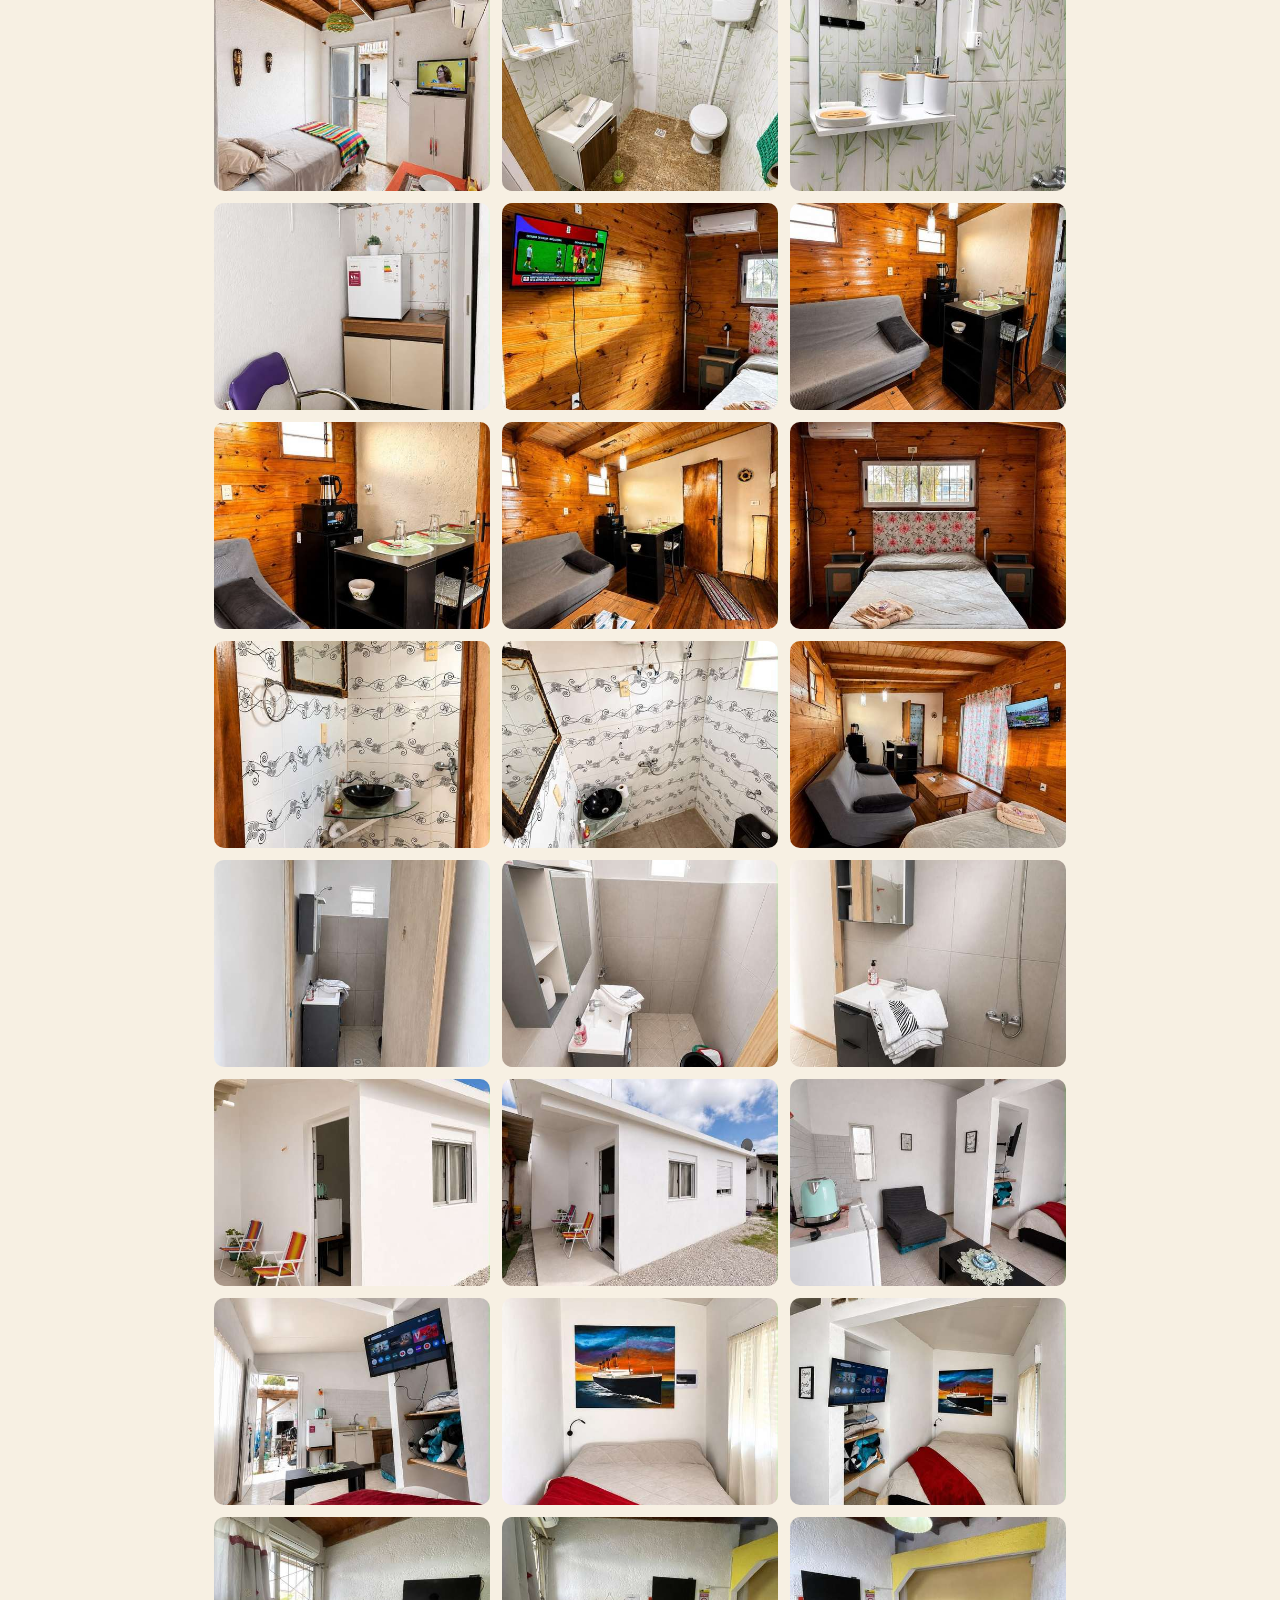
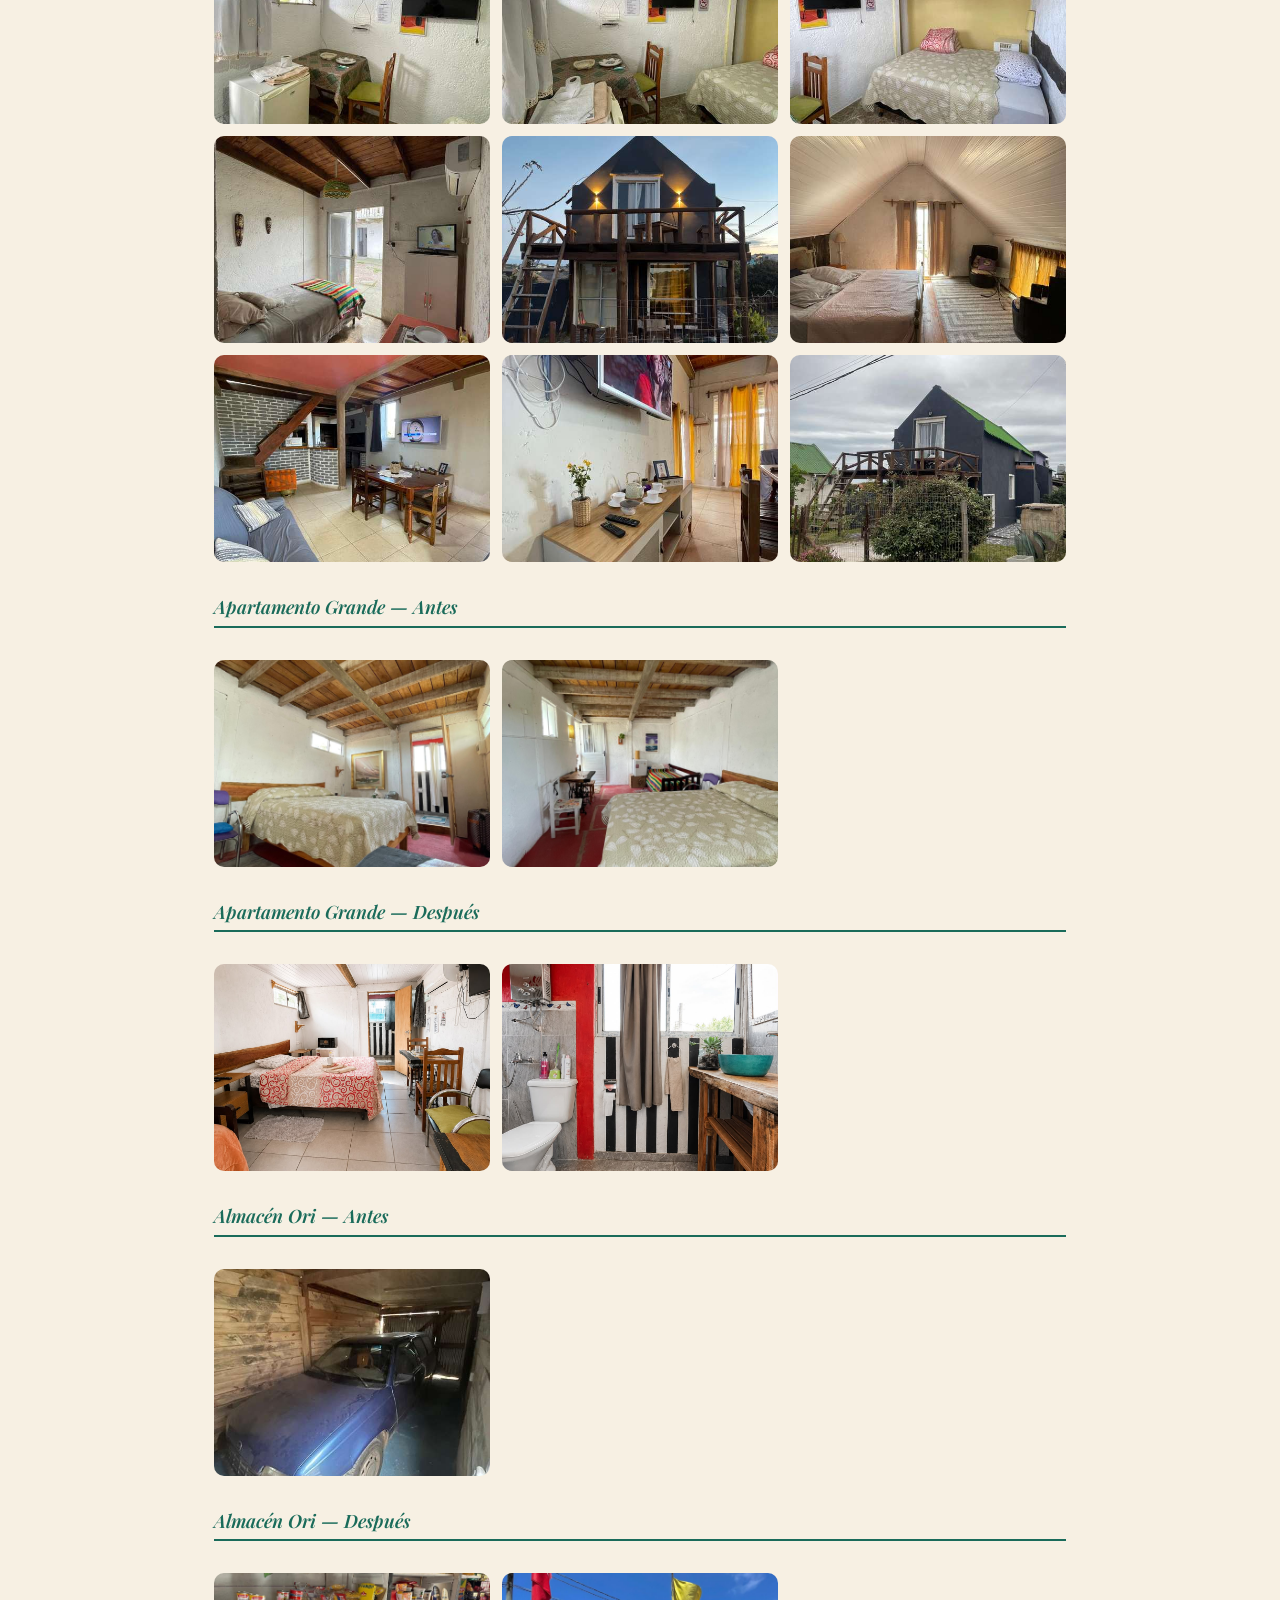
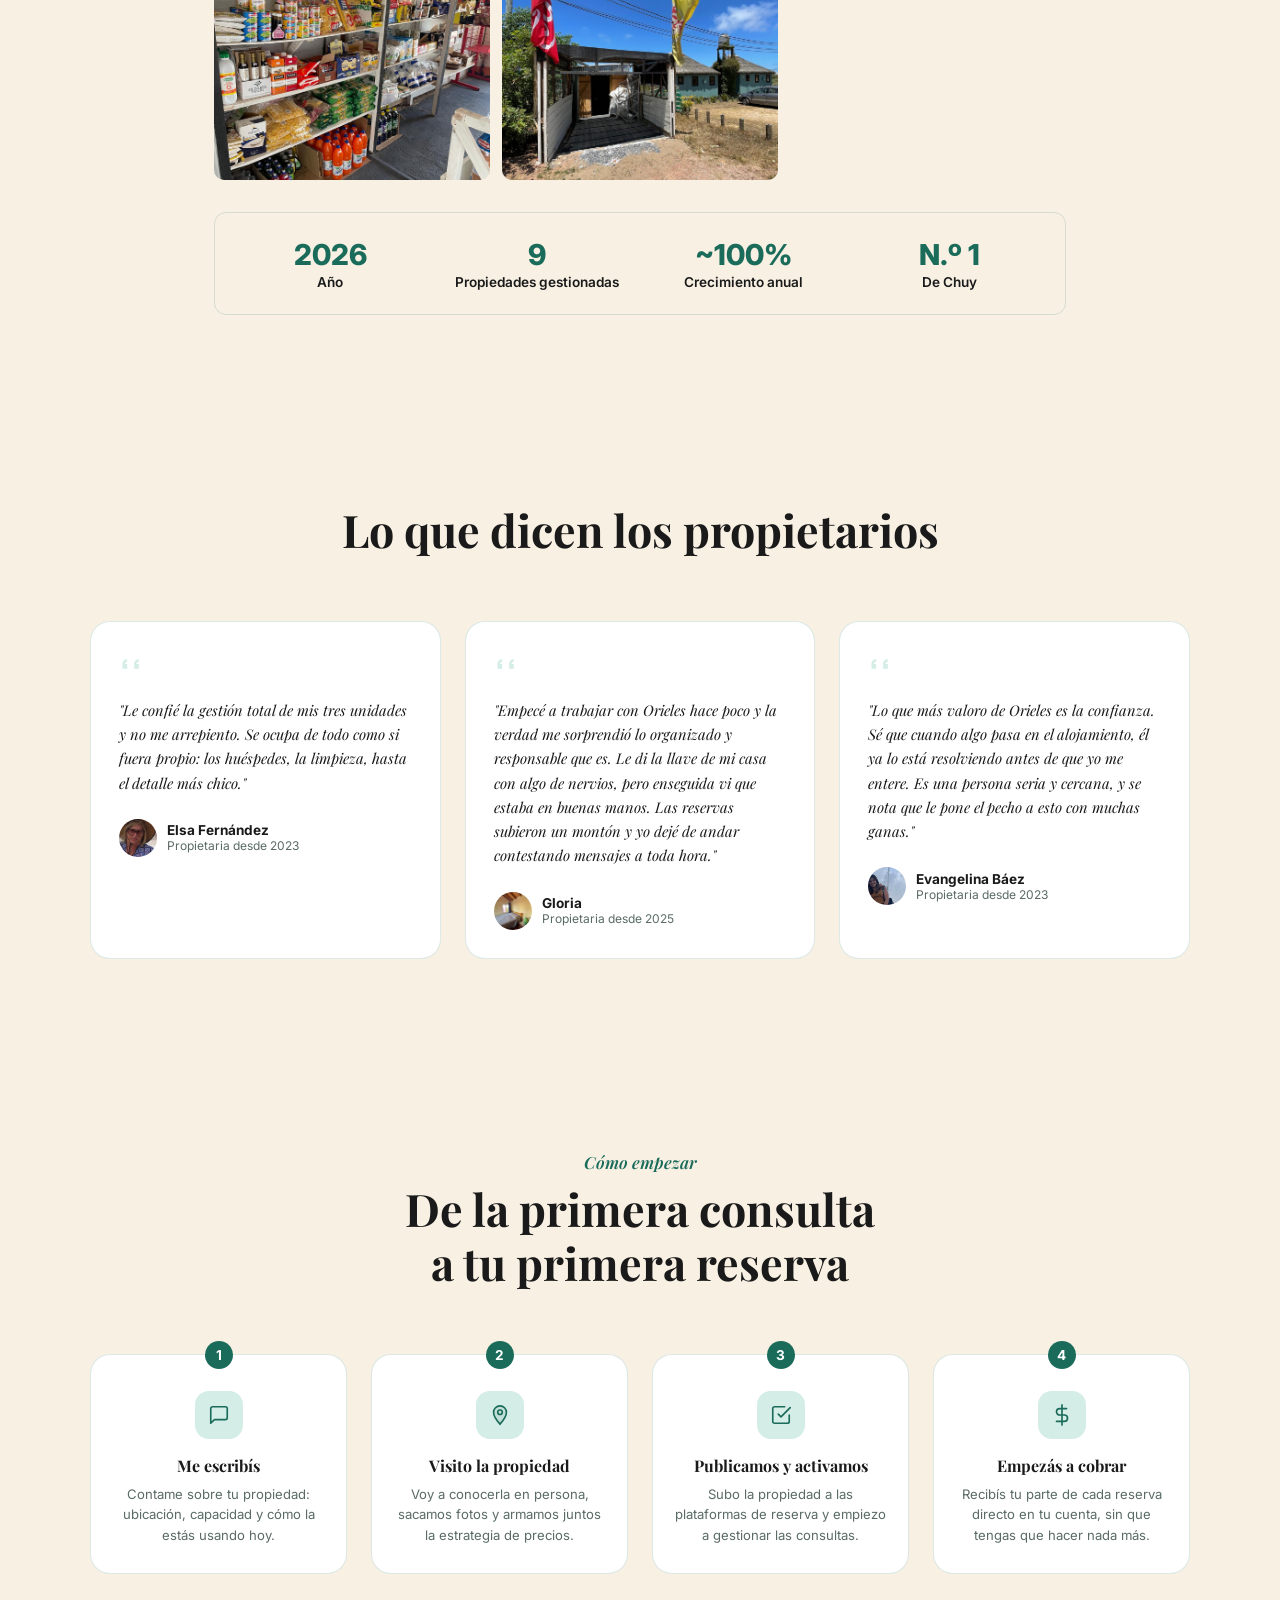
